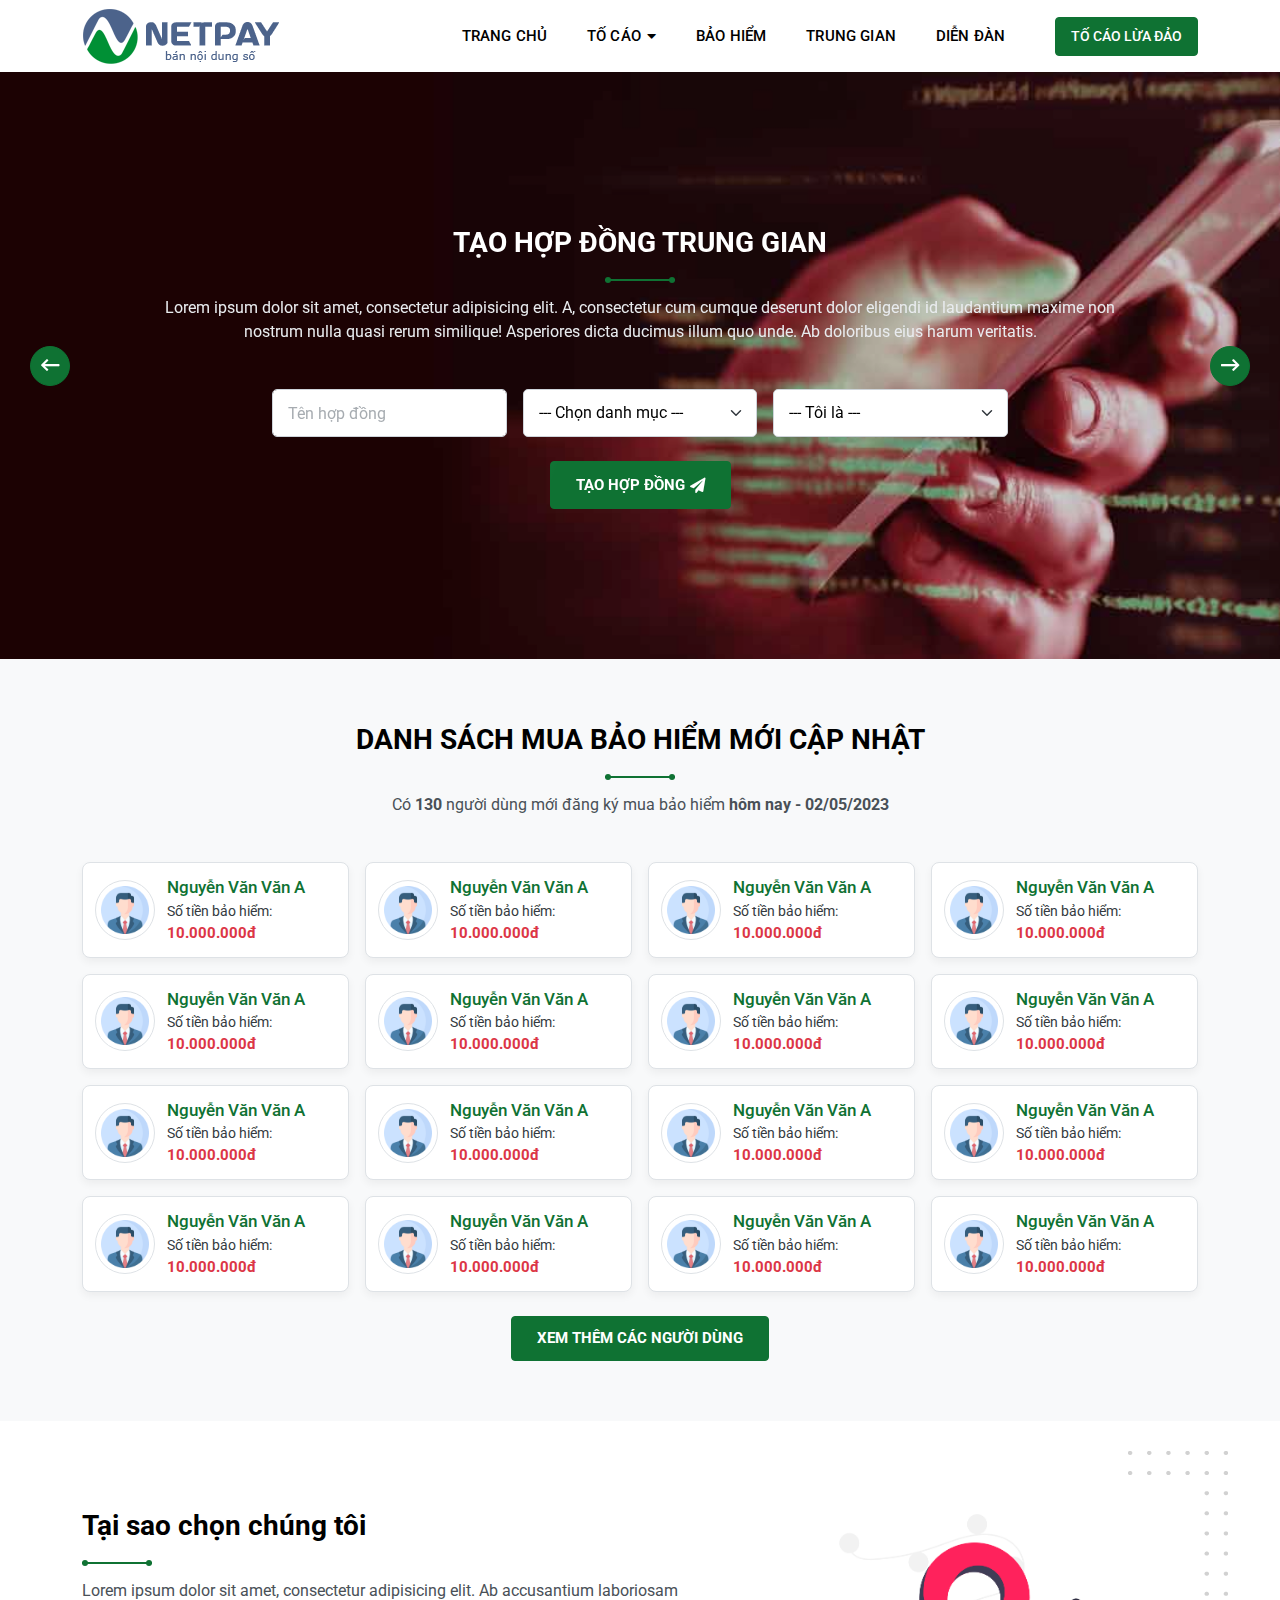
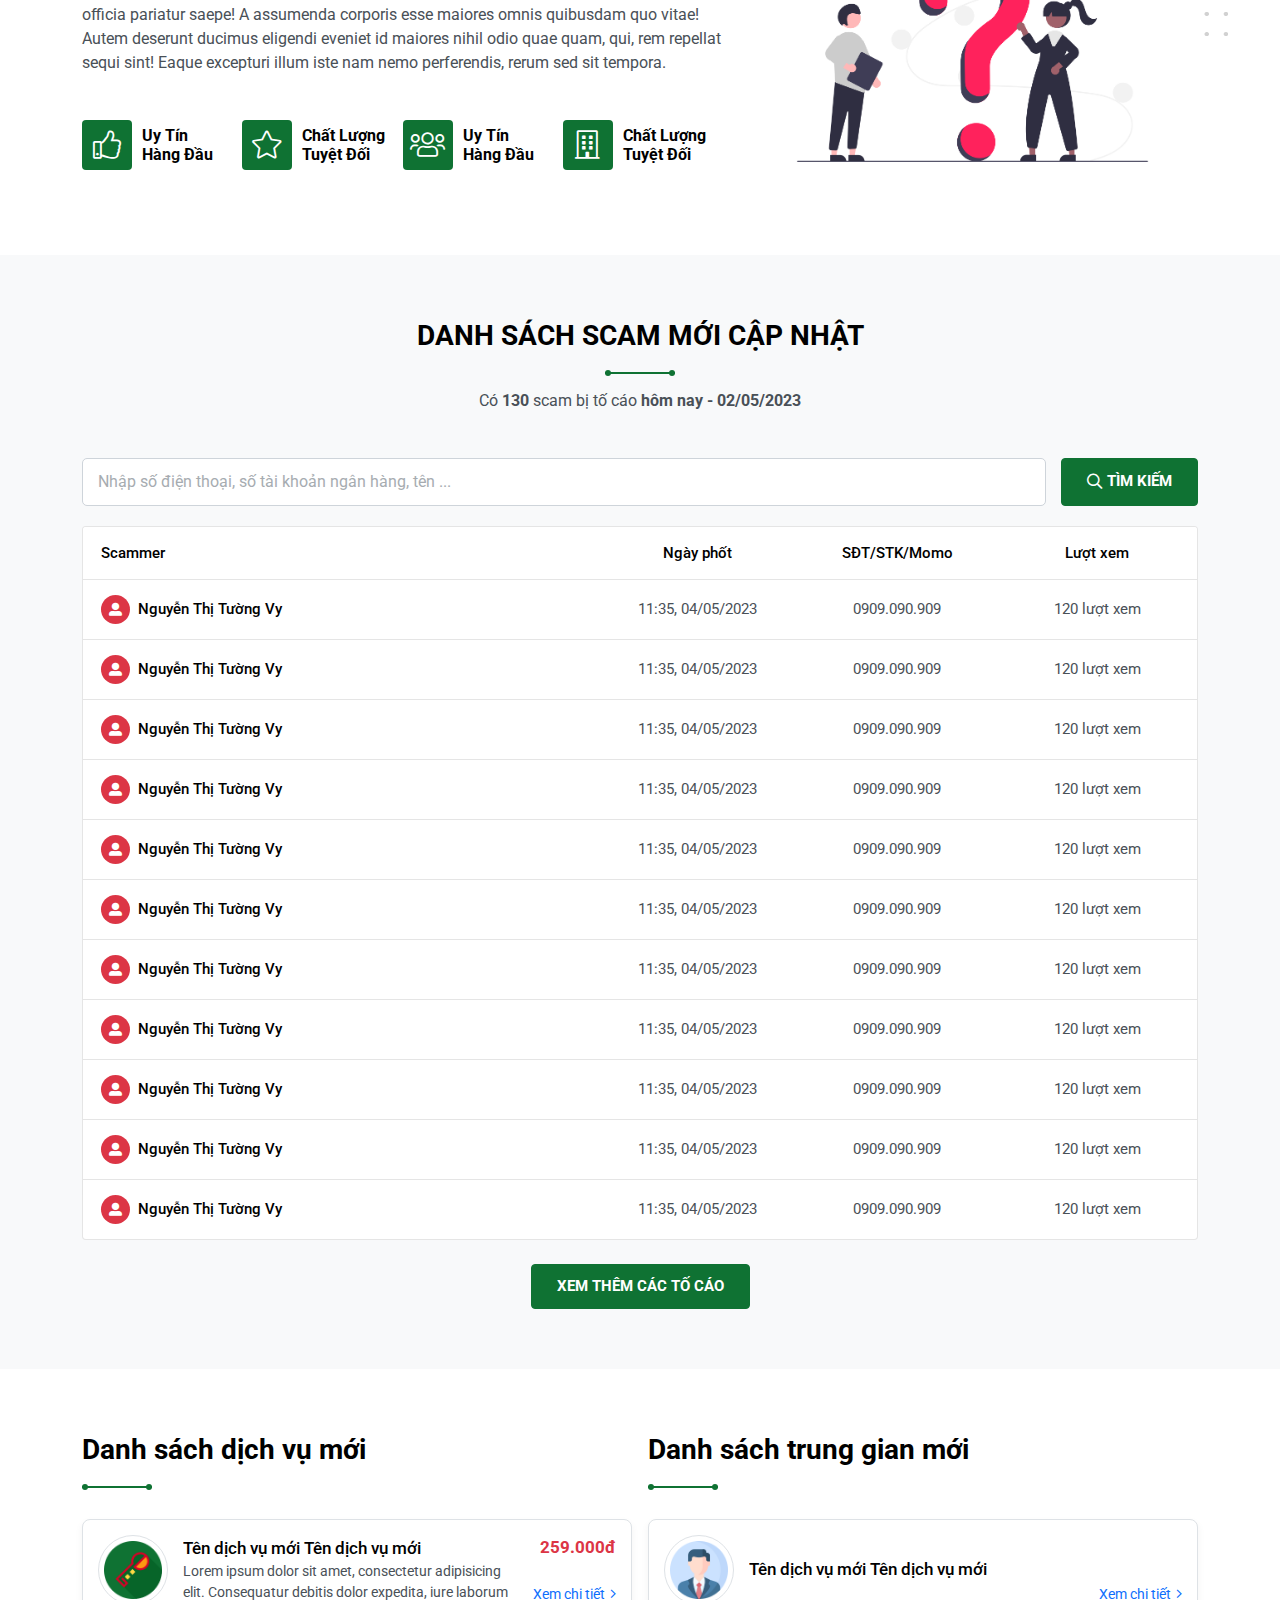
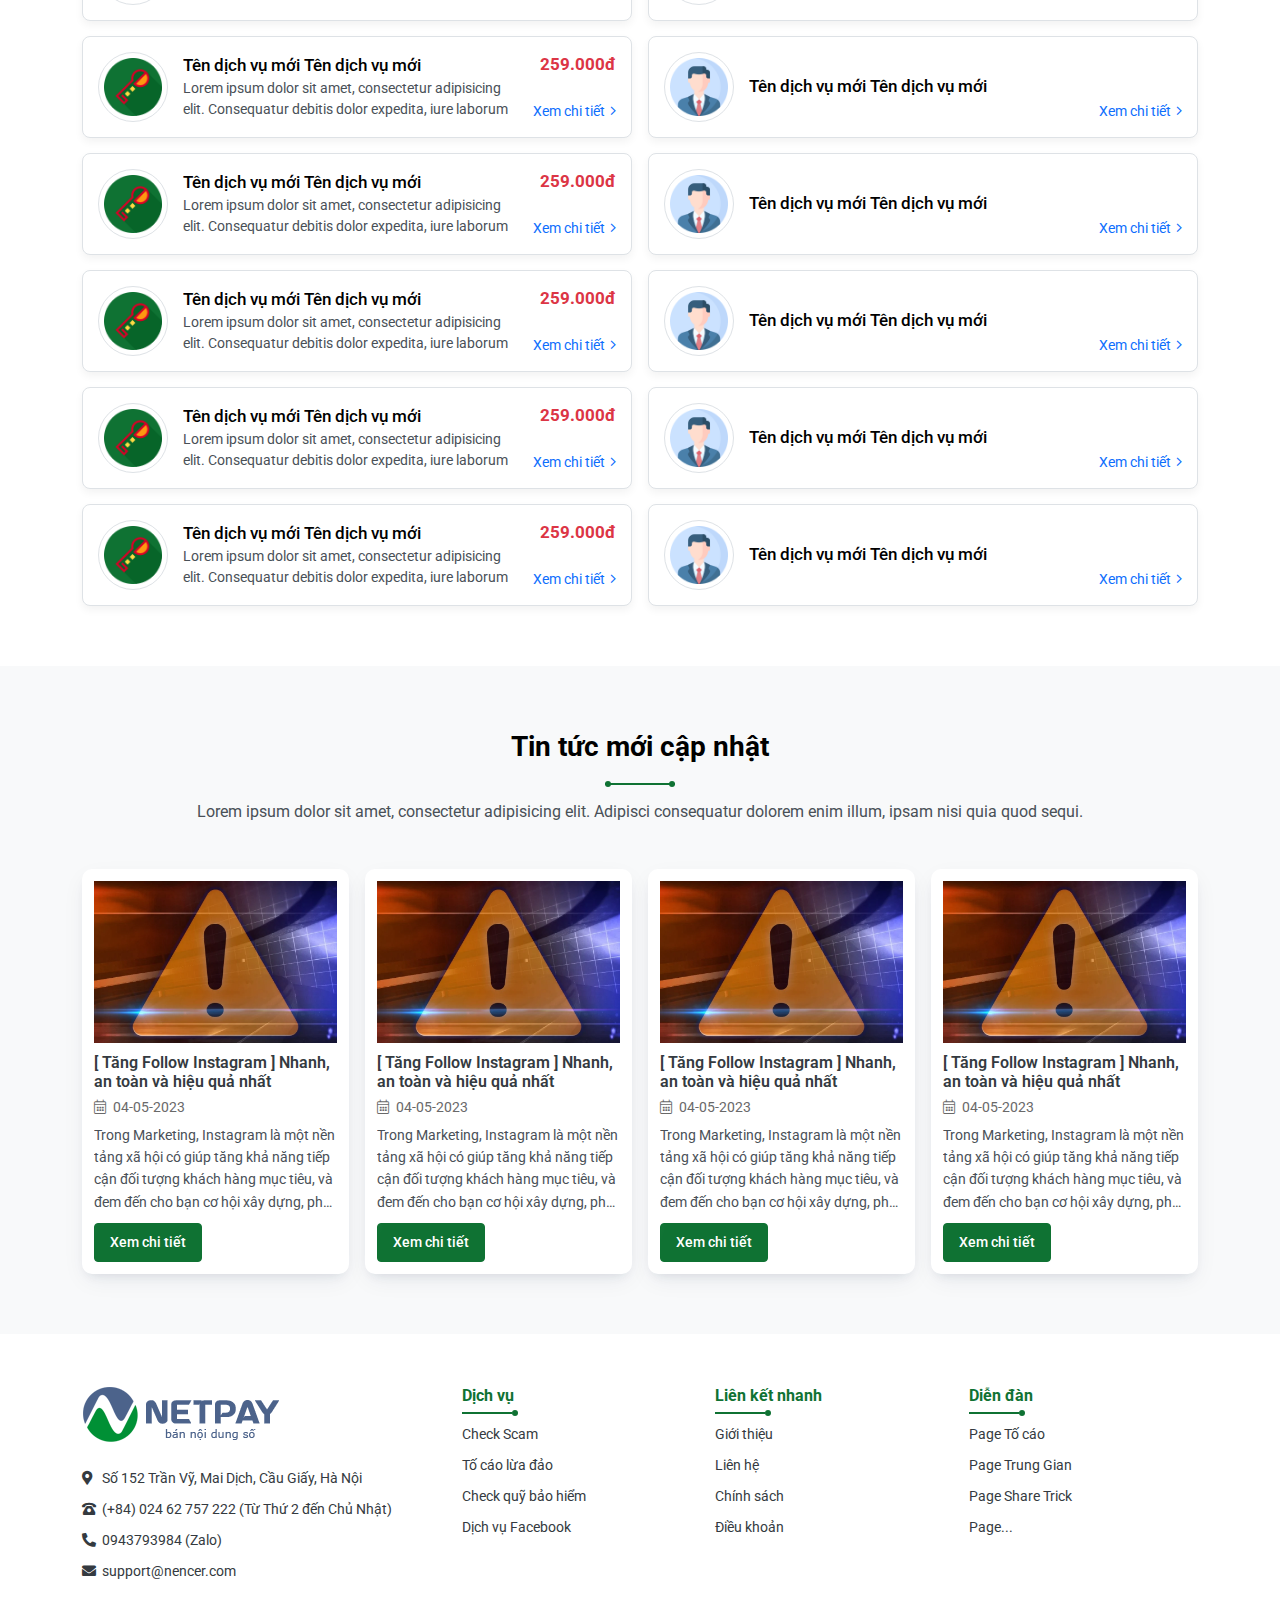
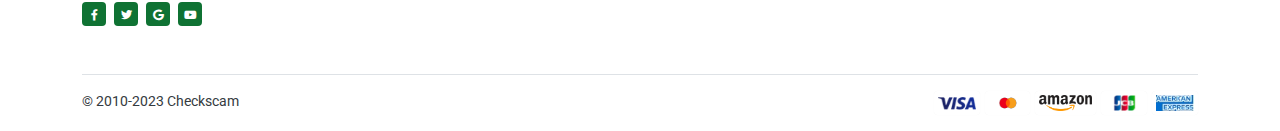
==== index.html @ a96355ea "Update" ====
<!DOCTYPE html>
<html lang="vi">

<head>
    <meta charset="UTF-8">
    <meta name="viewport"
          content="width=device-width, user-scalable=no, initial-scale=1.0, maximum-scale=1.0, minimum-scale=1.0">

    <title>CheckScam V3</title>
    <meta name="description" content="CheckScam V3">
    <meta name="author" content="">

    <meta property="og:title" content="CheckScam V3">
    <meta property="og:type" content="website">
    <meta property="og:url" content="">
    <meta property="og:description" content="CheckScam V3">
    <meta property="og:image" content="">

    <link rel="preconnect" href="https://fonts.googleapis.com">
    <link rel="preconnect" href="https://fonts.gstatic.com" crossorigin>
    <link
            href="https://fonts.googleapis.com/css2?family=Roboto:ital,wght@0,100;0,300;0,400;0,500;0,700;0,900;1,100;1,300;1,400;1,500;1,700;1,900&display=swap"
            rel="stylesheet">

    <link rel="icon" href="./assets/images/favicon.png">
    <link rel="apple-touch-icon" href="./assets/images/favicon.png">
    <link rel="stylesheet" href="./assets/plugins/bootstrap/css/bootstrap.min.css">
    <link rel="stylesheet" href="./assets/plugins/swiper/swiper-bundle.min.css">
    <link rel="stylesheet" href="./assets/plugins/fancybox/fancybox.min.css">
    <link rel="stylesheet" href="./assets/fonts/fontawesome/css/all.min.css">
    <link rel="stylesheet" href="./assets/css/base.css">
    <link rel="stylesheet" href="./assets/css/style.css">

    <style>
        :root {
            --primary-color: #0f7233;
            --primary-hover: #158a3f;
            --primary-rgb: 15, 114, 51;
        }
    </style>
</head>

<body>
<header id="header" class="header">
    <div class="header-main">
        <div class="container">
            <div class="header-grid">
                <div class="header-logo">
                    <a href="index.html" class="d-inline-block align-middle">
                        <img src="./assets/images/logo.png" class="img-fluid" alt="">
                    </a>
                </div>
                <div class="header-navigation">
                    <ul class="header-navigation_list">
                        <li class="header-navigation_item">
                            <a href="index.html" class="header-navigation_item--link">
                                Trang chủ
                            </a>
                        </li>
                        <li class="header-navigation_item">
                            <a href="to-cao.html" class="header-navigation_item--link">
                                Tố cáo <i class="fas fa-caret-down header-navigation_item--icon"></i>
                            </a>
                            <ul class="header-navigation_sub--list">
                                <li class="header-navigation_sub--item">
                                    <a href="" class="header-navigation_sub--item---link">
                                        Tố cáo 1
                                    </a>
                                </li>
                                <li class="header-navigation_sub--item">
                                    <a href="" class="header-navigation_sub--item---link">
                                        Tố cáo 2
                                    </a>
                                </li>
                                <li class="header-navigation_sub--item">
                                    <a href="" class="header-navigation_sub--item---link">
                                        Tố cáo 3
                                    </a>
                                </li>
                            </ul>
                        </li>
                        <li class="header-navigation_item">
                            <a href="bao-hiem.html" class="header-navigation_item--link">
                                Bảo hiểm
                            </a>
                        </li>
                        <li class="header-navigation_item">
                            <a href="trung-gian.html" class="header-navigation_item--link">
                                Trung gian
                            </a>
                        </li>
                        <li class="header-navigation_item">
                            <a href="forum.html" class="header-navigation_item--link">
                                Diễn đàn
                            </a>
                        </li>
                    </ul>
                </div>
                <div class="header-button">
                    <a href="" class="button-theme button-theme_primary">TỐ CÁO LỪA ĐẢO</a>
                </div>
            </div>
        </div>
    </div>
</header>
<main id="main" class="main">
    <div class="section-form">
        <div class="section-form_slider" id="slider-hero">
            <div class="swiper">
                <div class="swiper-wrapper">
                    <div class="swiper-slide">
                        <div class="section-form_bg background-cover"
                             style="background-image: url('./assets/images/background.jpg')"></div>
                    </div>
                    <div class="swiper-slide">
                        <div class="section-form_bg background-cover"
                             style="background-image: url('./assets/images/background2.jpg')"></div>
                    </div>
                    <div class="swiper-slide">
                        <div class="section-form_bg background-cover"
                             style="background-image: url('./assets/images/background.jpg')"></div>
                    </div>
                </div>
            </div>
            <div class="slider-button_prev button-theme button-theme_primary">
                <i class="far fa-long-arrow-left"></i>
            </div>
            <div class="slider-button_next button-theme button-theme_primary">
                <i class="far fa-long-arrow-right"></i>
            </div>
        </div>
        <div class="section-form_inner position-relative zi-2">
            <div class="container">
                <div class="section-heading">
                    <div class="heading-title">
                        TẠO HỢP ĐỒNG TRUNG GIAN
                    </div>
                    <div class="heading-line"></div>
                    <div class="heading-description">
                        Lorem ipsum dolor sit amet, consectetur adipisicing elit. A, consectetur cum cumque deserunt
                        dolor eligendi id laudantium maxime non nostrum nulla quasi rerum similique! Asperiores dicta
                        ducimus illum quo unde. Ab doloribus eius harum veritatis.
                    </div>
                </div>
                <div class="row justify-content-center">
                    <div class="col-lg-8">
                        <form action="" class="form-theme">
                            <div class="form-inner d-block">
                                <div class="row g-3">
                                    <div class="col-lg-4">
                                        <input type="text" class="form-control"
                                               placeholder="Tên hợp đồng">
                                    </div>
                                    <div class="col-lg-4">
                                        <select name="" class="form-select" id="">
                                            <option value="">
                                                --- Chọn danh mục ---
                                            </option>
                                            <option value="">
                                                Chọn danh mục 1
                                            </option>
                                            <option value="">
                                                Chọn danh mục 2
                                            </option>
                                            <option value="">
                                                Chọn danh mục 3
                                            </option>
                                            <option value="">
                                                Chọn danh mục 4
                                            </option>
                                        </select>
                                    </div>
                                    <div class="col-lg-4">
                                        <select name="" class="form-select" id="">
                                            <option value="">
                                                --- Tôi là ---
                                            </option>
                                            <option value="">
                                                Người bán
                                            </option>
                                            <option value="">
                                                Người mua
                                            </option>
                                        </select>
                                    </div>
                                    <div class="col-12 text-center mt-4">
                                        <button type="submit"
                                                class="button-theme button-theme_primary button-theme_medium">
                                            TẠO HỢP ĐỒNG <i class="fas fa-paper-plane"></i>
                                        </button>
                                    </div>
                                </div>
                            </div>
                        </form>
                    </div>
                </div>
            </div>
        </div>
    </div>
    <div class="section-shield section-gap">
        <div class="container">
            <div class="section-heading">
                <div class="heading-title">
                    DANH SÁCH MUA BẢO HIỂM MỚI CẬP NHẬT
                </div>
                <div class="heading-line"></div>
                <div class="heading-description">
                    Có <b>130</b> người dùng mới đăng ký mua bảo hiểm <b>hôm nay - 02/05/2023</b>
                </div>
            </div>
            <div class="row g-3">
                <div class="col-lg-3 col-6">
                    <div class="shield-item">
                        <div class="shield-item_avatar">
                            <img src="./assets/images/profile.png" alt="">
                        </div>
                        <div class="shield-item_content">
                            <div class="shield-item_title limit">
                                Nguyễn Văn Văn A
                            </div>
                            <div class="shield-item_price">
                                Số tiền bảo hiểm: <b>10.000.000đ</b>
                            </div>
                        </div>
                        <a href="" class="stretched-link"></a>
                    </div>
                </div>
                <div class="col-lg-3 col-6">
                    <div class="shield-item">
                        <div class="shield-item_avatar">
                            <img src="./assets/images/profile.png" alt="">
                        </div>
                        <div class="shield-item_content">
                            <div class="shield-item_title limit">
                                Nguyễn Văn Văn A
                            </div>
                            <div class="shield-item_price">
                                Số tiền bảo hiểm: <b>10.000.000đ</b>
                            </div>
                        </div>
                        <a href="" class="stretched-link"></a>
                    </div>
                </div>
                <div class="col-lg-3 col-6">
                    <div class="shield-item">
                        <div class="shield-item_avatar">
                            <img src="./assets/images/profile.png" alt="">
                        </div>
                        <div class="shield-item_content">
                            <div class="shield-item_title limit">
                                Nguyễn Văn Văn A
                            </div>
                            <div class="shield-item_price">
                                Số tiền bảo hiểm: <b>10.000.000đ</b>
                            </div>
                        </div>
                        <a href="" class="stretched-link"></a>
                    </div>
                </div>
                <div class="col-lg-3 col-6">
                    <div class="shield-item">
                        <div class="shield-item_avatar">
                            <img src="./assets/images/profile.png" alt="">
                        </div>
                        <div class="shield-item_content">
                            <div class="shield-item_title limit">
                                Nguyễn Văn Văn A
                            </div>
                            <div class="shield-item_price">
                                Số tiền bảo hiểm: <b>10.000.000đ</b>
                            </div>
                        </div>
                        <a href="" class="stretched-link"></a>
                    </div>
                </div>
                <div class="col-lg-3 col-6">
                    <div class="shield-item">
                        <div class="shield-item_avatar">
                            <img src="./assets/images/profile.png" alt="">
                        </div>
                        <div class="shield-item_content">
                            <div class="shield-item_title limit">
                                Nguyễn Văn Văn A
                            </div>
                            <div class="shield-item_price">
                                Số tiền bảo hiểm: <b>10.000.000đ</b>
                            </div>
                        </div>
                        <a href="" class="stretched-link"></a>
                    </div>
                </div>
                <div class="col-lg-3 col-6">
                    <div class="shield-item">
                        <div class="shield-item_avatar">
                            <img src="./assets/images/profile.png" alt="">
                        </div>
                        <div class="shield-item_content">
                            <div class="shield-item_title limit">
                                Nguyễn Văn Văn A
                            </div>
                            <div class="shield-item_price">
                                Số tiền bảo hiểm: <b>10.000.000đ</b>
                            </div>
                        </div>
                        <a href="" class="stretched-link"></a>
                    </div>
                </div>
                <div class="col-lg-3 col-6">
                    <div class="shield-item">
                        <div class="shield-item_avatar">
                            <img src="./assets/images/profile.png" alt="">
                        </div>
                        <div class="shield-item_content">
                            <div class="shield-item_title limit">
                                Nguyễn Văn Văn A
                            </div>
                            <div class="shield-item_price">
                                Số tiền bảo hiểm: <b>10.000.000đ</b>
                            </div>
                        </div>
                        <a href="" class="stretched-link"></a>
                    </div>
                </div>
                <div class="col-lg-3 col-6">
                    <div class="shield-item">
                        <div class="shield-item_avatar">
                            <img src="./assets/images/profile.png" alt="">
                        </div>
                        <div class="shield-item_content">
                            <div class="shield-item_title limit">
                                Nguyễn Văn Văn A
                            </div>
                            <div class="shield-item_price">
                                Số tiền bảo hiểm: <b>10.000.000đ</b>
                            </div>
                        </div>
                        <a href="" class="stretched-link"></a>
                    </div>
                </div>
                <div class="col-lg-3 col-6">
                    <div class="shield-item">
                        <div class="shield-item_avatar">
                            <img src="./assets/images/profile.png" alt="">
                        </div>
                        <div class="shield-item_content">
                            <div class="shield-item_title limit">
                                Nguyễn Văn Văn A
                            </div>
                            <div class="shield-item_price">
                                Số tiền bảo hiểm: <b>10.000.000đ</b>
                            </div>
                        </div>
                        <a href="" class="stretched-link"></a>
                    </div>
                </div>
                <div class="col-lg-3 col-6">
                    <div class="shield-item">
                        <div class="shield-item_avatar">
                            <img src="./assets/images/profile.png" alt="">
                        </div>
                        <div class="shield-item_content">
                            <div class="shield-item_title limit">
                                Nguyễn Văn Văn A
                            </div>
                            <div class="shield-item_price">
                                Số tiền bảo hiểm: <b>10.000.000đ</b>
                            </div>
                        </div>
                        <a href="" class="stretched-link"></a>
                    </div>
                </div>
                <div class="col-lg-3 col-6">
                    <div class="shield-item">
                        <div class="shield-item_avatar">
                            <img src="./assets/images/profile.png" alt="">
                        </div>
                        <div class="shield-item_content">
                            <div class="shield-item_title limit">
                                Nguyễn Văn Văn A
                            </div>
                            <div class="shield-item_price">
                                Số tiền bảo hiểm: <b>10.000.000đ</b>
                            </div>
                        </div>
                        <a href="" class="stretched-link"></a>
                    </div>
                </div>
                <div class="col-lg-3 col-6">
                    <div class="shield-item">
                        <div class="shield-item_avatar">
                            <img src="./assets/images/profile.png" alt="">
                        </div>
                        <div class="shield-item_content">
                            <div class="shield-item_title limit">
                                Nguyễn Văn Văn A
                            </div>
                            <div class="shield-item_price">
                                Số tiền bảo hiểm: <b>10.000.000đ</b>
                            </div>
                        </div>
                        <a href="" class="stretched-link"></a>
                    </div>
                </div>
                <div class="col-lg-3 col-6">
                    <div class="shield-item">
                        <div class="shield-item_avatar">
                            <img src="./assets/images/profile.png" alt="">
                        </div>
                        <div class="shield-item_content">
                            <div class="shield-item_title limit">
                                Nguyễn Văn Văn A
                            </div>
                            <div class="shield-item_price">
                                Số tiền bảo hiểm: <b>10.000.000đ</b>
                            </div>
                        </div>
                        <a href="" class="stretched-link"></a>
                    </div>
                </div>
                <div class="col-lg-3 col-6">
                    <div class="shield-item">
                        <div class="shield-item_avatar">
                            <img src="./assets/images/profile.png" alt="">
                        </div>
                        <div class="shield-item_content">
                            <div class="shield-item_title limit">
                                Nguyễn Văn Văn A
                            </div>
                            <div class="shield-item_price">
                                Số tiền bảo hiểm: <b>10.000.000đ</b>
                            </div>
                        </div>
                        <a href="" class="stretched-link"></a>
                    </div>
                </div>
                <div class="col-lg-3 col-6">
                    <div class="shield-item">
                        <div class="shield-item_avatar">
                            <img src="./assets/images/profile.png" alt="">
                        </div>
                        <div class="shield-item_content">
                            <div class="shield-item_title limit">
                                Nguyễn Văn Văn A
                            </div>
                            <div class="shield-item_price">
                                Số tiền bảo hiểm: <b>10.000.000đ</b>
                            </div>
                        </div>
                        <a href="" class="stretched-link"></a>
                    </div>
                </div>
                <div class="col-lg-3 col-6">
                    <div class="shield-item">
                        <div class="shield-item_avatar">
                            <img src="./assets/images/profile.png" alt="">
                        </div>
                        <div class="shield-item_content">
                            <div class="shield-item_title limit">
                                Nguyễn Văn Văn A
                            </div>
                            <div class="shield-item_price">
                                Số tiền bảo hiểm: <b>10.000.000đ</b>
                            </div>
                        </div>
                        <a href="" class="stretched-link"></a>
                    </div>
                </div>
            </div>
            <div class="text-center mt-4">
                <a href="" class="button-theme button-theme_primary button-theme_medium">XEM THÊM CÁC NGƯỜI
                    DÙNG</a>
            </div>
        </div>
    </div>
    <div class="section-introduction section-gap">
        <div class="container">
            <div class="row align-items-center justify-content-between">
                <div class="col-xl-7">
                    <div class="introduction-content">
                        <div class="section-heading text-start">
                            <div class="heading-title">
                                Tại sao chọn chúng tôi
                            </div>
                            <div class="heading-line"></div>
                            <div class="heading-description">
                                Lorem ipsum dolor sit amet, consectetur adipisicing elit. Ab accusantium laboriosam
                                officia
                                pariatur saepe! A assumenda corporis esse maiores omnis quibusdam quo vitae! Autem
                                deserunt
                                ducimus eligendi eveniet id maiores nihil odio quae quam, qui, rem repellat sequi
                                sint!
                                Eaque excepturi illum iste nam nemo perferendis, rerum sed sit tempora.
                            </div>
                        </div>
                        <div class="introduction-content_icons d-flex align-items-center">
                            <div class="introduction-content_icons--box d-flex align-items-center">
                                <div class="box-icon">
                                    <i class="fal fa-thumbs-up"></i>
                                </div>
                                <div class="box-title text-capitalize">
                                    Uy tín <br> hàng đầu
                                </div>
                            </div>
                            <div class="introduction-content_icons--box d-flex align-items-center">
                                <div class="box-icon">
                                    <i class="fal fa-star"></i>
                                </div>
                                <div class="box-title text-capitalize">
                                    Chất lượng <br> tuyệt đối
                                </div>
                            </div>
                            <div class="introduction-content_icons--box d-flex align-items-center">
                                <div class="box-icon">
                                    <i class="fal fa-users"></i>
                                </div>
                                <div class="box-title text-capitalize">
                                    Uy tín <br> hàng đầu
                                </div>
                            </div>
                            <div class="introduction-content_icons--box d-flex align-items-center">
                                <div class="box-icon">
                                    <i class="fal fa-building"></i>
                                </div>
                                <div class="box-title text-capitalize">
                                    Chất lượng <br> tuyệt đối
                                </div>
                            </div>
                        </div>
                    </div>
                </div>
                <div class="col-xl-5">
                    <div class="introduction-images d-none d-lg-flex position-relative">
                        <div class="introduction-images_floating position-absolute">
                            <img src="./assets/images/dots.png" width="100" height="185" class="img-fluid" alt="">
                        </div>
                        <div class="introduction-images_large d-inline-block ms-auto align-middle rounded-3 overflow-hidden effect-image">
                            <img src="./assets/images/introduction/why-main.png" width="400" height="532"
                                 class="img-fluid w-100" alt="">
                        </div>
                    </div>
                </div>
            </div>
        </div>
    </div>
    <div class="section-scammer section-gap">
        <div class="container">
            <div class="section-heading">
                <div class="heading-title">
                    DANH SÁCH SCAM MỚI CẬP NHẬT
                </div>
                <div class="heading-line"></div>
                <div class="heading-description">
                    Có <b>130</b> scam bị tố cáo <b>hôm nay - 02/05/2023</b>
                </div>
            </div>
            <div class="scammer-form">
                <form action="" class="form-theme">
                    <div class="form-inner">
                        <input type="text" class="form-control"
                               placeholder="Nhập số điện thoại, số tài khoản ngân hàng, tên ...">
                        <button type="submit" class="button-theme button-theme_primary button-theme_medium">
                            <i class="far fa-search"></i>
                            TÌM KIẾM
                        </button>
                    </div>
                </form>
            </div>
            <div class="scammer-list">
                <div class="scammer-heading scammer-item d-none d-lg-flex">
                    <div class="scammer-column scammer-title">
                        Scammer
                    </div>
                    <div class="scammer-column">
                        Ngày phốt
                    </div>
                    <div class="scammer-column">
                        SĐT/STK/Momo
                    </div>
                    <div class="scammer-column">
                        Lượt xem
                    </div>
                </div>
                <div class="scammer-item">
                    <div class="scammer-column scammer-title">
                        <span class="d-flex align-items-center justify-content-center bg-danger text-white rounded-circle p-2">
                            <i class="fas fa-user-alt"></i>
                        </span>
                        Nguyễn Thị Tường Vy
                    </div>
                    <div class="scammer-column">
                        11:35, 04/05/2023
                    </div>
                    <div class="scammer-column">
                        0909.090.909
                    </div>
                    <div class="scammer-column">
                        120 lượt xem
                    </div>
                    <a href="" class="stretched-link"></a>
                </div>
                <div class="scammer-item">
                    <div class="scammer-column scammer-title">
                        <span class="d-flex align-items-center justify-content-center bg-danger text-white rounded-circle p-2">
                            <i class="fas fa-user-alt"></i>
                        </span>
                        Nguyễn Thị Tường Vy
                    </div>
                    <div class="scammer-column">
                        11:35, 04/05/2023
                    </div>
                    <div class="scammer-column">
                        0909.090.909
                    </div>
                    <div class="scammer-column">
                        120 lượt xem
                    </div>
                    <a href="" class="stretched-link"></a>
                </div>
                <div class="scammer-item">
                    <div class="scammer-column scammer-title">
                        <span class="d-flex align-items-center justify-content-center bg-danger text-white rounded-circle p-2">
                            <i class="fas fa-user-alt"></i>
                        </span>
                        Nguyễn Thị Tường Vy
                    </div>
                    <div class="scammer-column">
                        11:35, 04/05/2023
                    </div>
                    <div class="scammer-column">
                        0909.090.909
                    </div>
                    <div class="scammer-column">
                        120 lượt xem
                    </div>
                    <a href="" class="stretched-link"></a>
                </div>
                <div class="scammer-item">
                    <div class="scammer-column scammer-title">
                        <span class="d-flex align-items-center justify-content-center bg-danger text-white rounded-circle p-2">
                            <i class="fas fa-user-alt"></i>
                        </span>
                        Nguyễn Thị Tường Vy
                    </div>
                    <div class="scammer-column">
                        11:35, 04/05/2023
                    </div>
                    <div class="scammer-column">
                        0909.090.909
                    </div>
                    <div class="scammer-column">
                        120 lượt xem
                    </div>
                    <a href="" class="stretched-link"></a>
                </div>
                <div class="scammer-item">
                    <div class="scammer-column scammer-title">
                        <span class="d-flex align-items-center justify-content-center bg-danger text-white rounded-circle p-2">
                            <i class="fas fa-user-alt"></i>
                        </span>
                        Nguyễn Thị Tường Vy
                    </div>
                    <div class="scammer-column">
                        11:35, 04/05/2023
                    </div>
                    <div class="scammer-column">
                        0909.090.909
                    </div>
                    <div class="scammer-column">
                        120 lượt xem
                    </div>
                    <a href="" class="stretched-link"></a>
                </div>
                <div class="scammer-item">
                    <div class="scammer-column scammer-title">
                        <span class="d-flex align-items-center justify-content-center bg-danger text-white rounded-circle p-2">
                            <i class="fas fa-user-alt"></i>
                        </span>
                        Nguyễn Thị Tường Vy
                    </div>
                    <div class="scammer-column">
                        11:35, 04/05/2023
                    </div>
                    <div class="scammer-column">
                        0909.090.909
                    </div>
                    <div class="scammer-column">
                        120 lượt xem
                    </div>
                    <a href="" class="stretched-link"></a>
                </div>
                <div class="scammer-item">
                    <div class="scammer-column scammer-title">
                        <span class="d-flex align-items-center justify-content-center bg-danger text-white rounded-circle p-2">
                            <i class="fas fa-user-alt"></i>
                        </span>
                        Nguyễn Thị Tường Vy
                    </div>
                    <div class="scammer-column">
                        11:35, 04/05/2023
                    </div>
                    <div class="scammer-column">
                        0909.090.909
                    </div>
                    <div class="scammer-column">
                        120 lượt xem
                    </div>
                    <a href="" class="stretched-link"></a>
                </div>
                <div class="scammer-item">
                    <div class="scammer-column scammer-title">
                        <span class="d-flex align-items-center justify-content-center bg-danger text-white rounded-circle p-2">
                            <i class="fas fa-user-alt"></i>
                        </span>
                        Nguyễn Thị Tường Vy
                    </div>
                    <div class="scammer-column">
                        11:35, 04/05/2023
                    </div>
                    <div class="scammer-column">
                        0909.090.909
                    </div>
                    <div class="scammer-column">
                        120 lượt xem
                    </div>
                    <a href="" class="stretched-link"></a>
                </div>
                <div class="scammer-item">
                    <div class="scammer-column scammer-title">
                        <span class="d-flex align-items-center justify-content-center bg-danger text-white rounded-circle p-2">
                            <i class="fas fa-user-alt"></i>
                        </span>
                        Nguyễn Thị Tường Vy
                    </div>
                    <div class="scammer-column">
                        11:35, 04/05/2023
                    </div>
                    <div class="scammer-column">
                        0909.090.909
                    </div>
                    <div class="scammer-column">
                        120 lượt xem
                    </div>
                    <a href="" class="stretched-link"></a>
                </div>
                <div class="scammer-item">
                    <div class="scammer-column scammer-title">
                        <span class="d-flex align-items-center justify-content-center bg-danger text-white rounded-circle p-2">
                            <i class="fas fa-user-alt"></i>
                        </span>
                        Nguyễn Thị Tường Vy
                    </div>
                    <div class="scammer-column">
                        11:35, 04/05/2023
                    </div>
                    <div class="scammer-column">
                        0909.090.909
                    </div>
                    <div class="scammer-column">
                        120 lượt xem
                    </div>
                    <a href="" class="stretched-link"></a>
                </div>
                <div class="scammer-item">
                    <div class="scammer-column scammer-title">
                        <span class="d-flex align-items-center justify-content-center bg-danger text-white rounded-circle p-2">
                            <i class="fas fa-user-alt"></i>
                        </span>
                        Nguyễn Thị Tường Vy
                    </div>
                    <div class="scammer-column">
                        11:35, 04/05/2023
                    </div>
                    <div class="scammer-column">
                        0909.090.909
                    </div>
                    <div class="scammer-column">
                        120 lượt xem
                    </div>
                    <a href="" class="stretched-link"></a>
                </div>
            </div>
            <div class="text-center mt-4">
                <a href="" class="button-theme button-theme_primary button-theme_medium">XEM THÊM CÁC TỐ CÁO</a>
            </div>
        </div>
    </div>
    <div class="section-services section-gap">
        <div class="container">
            <div class="row g-3">
                <div class="col-lg-6">
                    <div class="section-heading text-start mb-3">
                        <div class="heading-title">
                            Danh sách dịch vụ mới
                        </div>
                        <div class="heading-line"></div>
                    </div>
                    <div class="services-list">
                        <a href="" class="service-item">
                            <div class="service-item_icon">
                                <img src="./assets/images/service.png" alt="">
                            </div>
                            <div class="service-item_content">
                                <div class="service-item_title limit">
                                    Tên dịch vụ mới Tên dịch vụ mới
                                </div>
                                <div class="serivce-item_desc limit">
                                    Lorem ipsum dolor sit amet, consectetur adipisicing elit. Consequatur debitis
                                    dolor
                                    expedita, iure laborum minus obcaecati provident quaerat velit voluptatum!
                                </div>
                            </div>
                            <div class="service-item_meta">
                                <div class="service-item_price">
                                    259.000đ
                                </div>
                                <div class="service-item_link">
                                    Xem chi tiết <i class="fal fa-angle-right"></i>
                                </div>
                            </div>
                        </a>
                        <a href="" class="service-item">
                            <div class="service-item_icon">
                                <img src="./assets/images/service.png" alt="">
                            </div>
                            <div class="service-item_content">
                                <div class="service-item_title limit">
                                    Tên dịch vụ mới Tên dịch vụ mới
                                </div>
                                <div class="serivce-item_desc limit">
                                    Lorem ipsum dolor sit amet, consectetur adipisicing elit. Consequatur debitis
                                    dolor
                                    expedita, iure laborum minus obcaecati provident quaerat velit voluptatum!
                                </div>
                            </div>
                            <div class="service-item_meta">
                                <div class="service-item_price">
                                    259.000đ
                                </div>
                                <div class="service-item_link">
                                    Xem chi tiết <i class="fal fa-angle-right"></i>
                                </div>
                            </div>
                        </a>
                        <a href="" class="service-item">
                            <div class="service-item_icon">
                                <img src="./assets/images/service.png" alt="">
                            </div>
                            <div class="service-item_content">
                                <div class="service-item_title limit">
                                    Tên dịch vụ mới Tên dịch vụ mới
                                </div>
                                <div class="serivce-item_desc limit">
                                    Lorem ipsum dolor sit amet, consectetur adipisicing elit. Consequatur debitis
                                    dolor
                                    expedita, iure laborum minus obcaecati provident quaerat velit voluptatum!
                                </div>
                            </div>
                            <div class="service-item_meta">
                                <div class="service-item_price">
                                    259.000đ
                                </div>
                                <div class="service-item_link">
                                    Xem chi tiết <i class="fal fa-angle-right"></i>
                                </div>
                            </div>
                        </a>
                        <a href="" class="service-item">
                            <div class="service-item_icon">
                                <img src="./assets/images/service.png" alt="">
                            </div>
                            <div class="service-item_content">
                                <div class="service-item_title limit">
                                    Tên dịch vụ mới Tên dịch vụ mới
                                </div>
                                <div class="serivce-item_desc limit">
                                    Lorem ipsum dolor sit amet, consectetur adipisicing elit. Consequatur debitis
                                    dolor
                                    expedita, iure laborum minus obcaecati provident quaerat velit voluptatum!
                                </div>
                            </div>
                            <div class="service-item_meta">
                                <div class="service-item_price">
                                    259.000đ
                                </div>
                                <div class="service-item_link">
                                    Xem chi tiết <i class="fal fa-angle-right"></i>
                                </div>
                            </div>
                        </a>
                        <a href="" class="service-item">
                            <div class="service-item_icon">
                                <img src="./assets/images/service.png" alt="">
                            </div>
                            <div class="service-item_content">
                                <div class="service-item_title limit">
                                    Tên dịch vụ mới Tên dịch vụ mới
                                </div>
                                <div class="serivce-item_desc limit">
                                    Lorem ipsum dolor sit amet, consectetur adipisicing elit. Consequatur debitis
                                    dolor
                                    expedita, iure laborum minus obcaecati provident quaerat velit voluptatum!
                                </div>
                            </div>
                            <div class="service-item_meta">
                                <div class="service-item_price">
                                    259.000đ
                                </div>
                                <div class="service-item_link">
                                    Xem chi tiết <i class="fal fa-angle-right"></i>
                                </div>
                            </div>
                        </a>
                        <a href="" class="service-item">
                            <div class="service-item_icon">
                                <img src="./assets/images/service.png" alt="">
                            </div>
                            <div class="service-item_content">
                                <div class="service-item_title limit">
                                    Tên dịch vụ mới Tên dịch vụ mới
                                </div>
                                <div class="serivce-item_desc limit">
                                    Lorem ipsum dolor sit amet, consectetur adipisicing elit. Consequatur debitis
                                    dolor
                                    expedita, iure laborum minus obcaecati provident quaerat velit voluptatum!
                                </div>
                            </div>
                            <div class="service-item_meta">
                                <div class="service-item_price">
                                    259.000đ
                                </div>
                                <div class="service-item_link">
                                    Xem chi tiết <i class="fal fa-angle-right"></i>
                                </div>
                            </div>
                        </a>
                    </div>
                </div>
                <div class="col-lg-6">
                    <div class="section-heading text-start mb-3">
                        <div class="heading-title">
                            Danh sách trung gian mới
                        </div>
                        <div class="heading-line"></div>
                    </div>
                    <div class="services-list">
                        <a href="" class="service-item">
                            <div class="service-item_icon">
                                <img src="./assets/images/profile.png" alt="">
                            </div>
                            <div class="service-item_content">
                                <div class="service-item_title limit">
                                    Tên dịch vụ mới Tên dịch vụ mới
                                </div>
                            </div>
                            <div class="service-item_meta">
                                <div class="service-item_link">
                                    Xem chi tiết <i class="fal fa-angle-right"></i>
                                </div>
                            </div>
                        </a>
                        <a href="" class="service-item">
                            <div class="service-item_icon">
                                <img src="./assets/images/profile.png" alt="">
                            </div>
                            <div class="service-item_content">
                                <div class="service-item_title limit">
                                    Tên dịch vụ mới Tên dịch vụ mới
                                </div>
                            </div>
                            <div class="service-item_meta">
                                <div class="service-item_link">
                                    Xem chi tiết <i class="fal fa-angle-right"></i>
                                </div>
                            </div>
                        </a>
                        <a href="" class="service-item">
                            <div class="service-item_icon">
                                <img src="./assets/images/profile.png" alt="">
                            </div>
                            <div class="service-item_content">
                                <div class="service-item_title limit">
                                    Tên dịch vụ mới Tên dịch vụ mới
                                </div>
                            </div>
                            <div class="service-item_meta">
                                <div class="service-item_link">
                                    Xem chi tiết <i class="fal fa-angle-right"></i>
                                </div>
                            </div>
                        </a>
                        <a href="" class="service-item">
                            <div class="service-item_icon">
                                <img src="./assets/images/profile.png" alt="">
                            </div>
                            <div class="service-item_content">
                                <div class="service-item_title limit">
                                    Tên dịch vụ mới Tên dịch vụ mới
                                </div>
                            </div>
                            <div class="service-item_meta">
                                <div class="service-item_link">
                                    Xem chi tiết <i class="fal fa-angle-right"></i>
                                </div>
                            </div>
                        </a>
                        <a href="" class="service-item">
                            <div class="service-item_icon">
                                <img src="./assets/images/profile.png" alt="">
                            </div>
                            <div class="service-item_content">
                                <div class="service-item_title limit">
                                    Tên dịch vụ mới Tên dịch vụ mới
                                </div>
                            </div>
                            <div class="service-item_meta">
                                <div class="service-item_link">
                                    Xem chi tiết <i class="fal fa-angle-right"></i>
                                </div>
                            </div>
                        </a>
                        <a href="" class="service-item">
                            <div class="service-item_icon">
                                <img src="./assets/images/profile.png" alt="">
                            </div>
                            <div class="service-item_content">
                                <div class="service-item_title limit">
                                    Tên dịch vụ mới Tên dịch vụ mới
                                </div>
                            </div>
                            <div class="service-item_meta">
                                <div class="service-item_link">
                                    Xem chi tiết <i class="fal fa-angle-right"></i>
                                </div>
                            </div>
                        </a>
                    </div>
                </div>
            </div>
        </div>
    </div>
    <div class="section-security section-gap d-none">
        <div class="container">
            <div class="section-heading">
                <div class="heading-title">
                    Xếp hạng bảo hiểm
                </div>
                <div class="heading-line"></div>
                <div class="heading-description">
                    Lorem ipsum dolor sit amet, consectetur adipisicing elit. Adipisci consequatur dolorem enim
                    illum,
                    ipsam nisi quia quod sequi.
                </div>
            </div>
            <div class="row g-3">
                <div class="col-6 col-md-4 col-xl-3">
                    <div class="security-card card bg-white border-0 h-100 position-relative">
                        <div class="card-body d-flex flex-column position-relative">
                            <div class="card-title">
                                Đồng
                            </div>
                            <div class="card-divider"></div>
                            <div class="card-list">
                                <ul>
                                    <li>
                                        Upload Video up to 720p Resolution
                                    </li>
                                    <li>
                                        Lorem ipsum dolor sit amet, consectetur adipisicing elit. Eveniet, nihil
                                        sint?
                                        Pariatur.
                                    </li>
                                    <li>
                                        Attachment & Post Scheduling
                                    </li>
                                    <li>
                                        Upload Video up to 720p Resolution
                                    </li>
                                    <li>
                                        Attachment & Post Scheduling
                                    </li>
                                    <li>
                                        Attachment & Post Scheduling
                                    </li>
                                    <li>
                                        Upload Video up to 720p Resolution
                                    </li>
                                </ul>
                            </div>
                            <div class="card-price">
                                <div class="card-price_current">
                                    <span>450,000đ</span>
                                </div>
                                <div class="card-price_old">
                                    <span>500,000d</span>
                                </div>
                            </div>
                            <div class="card-button">
                                <a href="" class="button-theme button-theme_primary button-theme_medium">ĐĂNG KÝ
                                    NGAY</a>
                            </div>
                        </div>
                    </div>
                </div>
                <div class="col-6 col-md-4 col-xl-3">
                    <div class="security-card card bg-white border-0 h-100 position-relative">
                        <div class="card-body d-flex flex-column position-relative">
                            <div class="card-title">
                                Bạc
                            </div>
                            <div class="card-divider"></div>
                            <div class="card-list">
                                <ul>
                                    <li>
                                        Upload Video up to 720p Resolution
                                    </li>
                                    <li>
                                        Lorem ipsum dolor sit amet, consectetur adipisicing elit. Eveniet, nihil
                                        sint?
                                        Pariatur.
                                    </li>
                                    <li>
                                        Attachment & Post Scheduling
                                    </li>
                                    <li>
                                        Upload Video up to 720p Resolution
                                    </li>
                                    <li>
                                        Attachment & Post Scheduling
                                    </li>
                                    <li>
                                        Attachment & Post Scheduling
                                    </li>
                                    <li>
                                        Upload Video up to 720p Resolution
                                    </li>
                                </ul>
                            </div>
                            <div class="card-price">
                                <div class="card-price_current">
                                    <span>450,000đ</span>
                                </div>
                                <div class="card-price_old">
                                    <span>500,000d</span>
                                </div>
                            </div>
                            <div class="card-button">
                                <a href="" class="button-theme button-theme_primary button-theme_medium">ĐĂNG KÝ
                                    NGAY</a>
                            </div>
                        </div>
                    </div>
                </div>
                <div class="col-6 col-md-4 col-xl-3">
                    <div class="security-card card bg-white border-0 h-100 position-relative">
                        <div class="card-body d-flex flex-column position-relative">
                            <div class="card-title">
                                Vàng
                            </div>
                            <div class="card-divider"></div>
                            <div class="card-list">
                                <ul>
                                    <li>
                                        Upload Video up to 720p Resolution
                                    </li>
                                    <li>
                                        Lorem ipsum dolor sit amet, consectetur adipisicing elit. Eveniet, nihil
                                        sint?
                                        Pariatur.
                                    </li>
                                    <li>
                                        Attachment & Post Scheduling
                                    </li>
                                    <li>
                                        Upload Video up to 720p Resolution
                                    </li>
                                    <li>
                                        Attachment & Post Scheduling
                                    </li>
                                    <li>
                                        Attachment & Post Scheduling
                                    </li>
                                    <li>
                                        Attachment & Post Scheduling
                                    </li>
                                    <li>
                                        Attachment & Post Scheduling
                                    </li>
                                    <li>
                                        Upload Video up to 720p Resolution
                                    </li>
                                </ul>
                            </div>
                            <div class="card-price">
                                <div class="card-price_current">
                                    <span>450,000đ</span>
                                </div>
                                <div class="card-price_old">
                                    <span>500,000d</span>
                                </div>
                            </div>
                            <div class="card-button">
                                <a href="" class="button-theme button-theme_primary button-theme_medium">ĐĂNG KÝ
                                    NGAY</a>
                            </div>
                        </div>
                    </div>
                </div>
                <div class="col-6 col-md-4 col-xl-3">
                    <div class="security-card card bg-white border-0 h-100 position-relative">
                        <div class="card-body d-flex flex-column position-relative">
                            <div class="card-title">
                                Platium
                            </div>
                            <div class="card-divider"></div>
                            <div class="card-list">
                                <ul>
                                    <li>
                                        Upload Video up to 720p Resolution
                                    </li>
                                    <li>
                                        Lorem ipsum dolor sit amet, consectetur adipisicing elit. Eveniet, nihil
                                        sint?
                                        Pariatur.
                                    </li>
                                    <li>
                                        Attachment & Post Scheduling
                                    </li>
                                    <li>
                                        Upload Video up to 720p Resolution
                                    </li>
                                    <li>
                                        Attachment & Post Scheduling
                                    </li>
                                    <li>
                                        Attachment & Post Scheduling
                                    </li>
                                    <li>
                                        Upload Video up to 720p Resolution
                                    </li>
                                </ul>
                            </div>
                            <div class="card-price">
                                <div class="card-price_current">
                                    <span>450,000đ</span>
                                </div>
                                <div class="card-price_old">
                                    <span>500,000d</span>
                                </div>
                            </div>
                            <div class="card-button">
                                <a href="" class="button-theme button-theme_primary button-theme_medium">ĐĂNG KÝ
                                    NGAY</a>
                            </div>
                        </div>
                    </div>
                </div>
            </div>
        </div>
    </div>
    <div class="section-article section-gap">
        <div class="container">
            <div class="section-heading">
                <div class="heading-title">
                    Tin tức mới cập nhật
                </div>
                <div class="heading-line"></div>
                <div class="heading-description">
                    Lorem ipsum dolor sit amet, consectetur adipisicing elit. Adipisci consequatur dolorem enim
                    illum,
                    ipsam nisi quia quod sequi.
                </div>
            </div>
            <div class="row g-3">
                <div class="col-6 col-md-4 col-xl-3">
                    <div class="article-card card h-100 overflow-hidden zi-1 transition-default">
                        <div class="card-image">
                            <div class="ratio ratio-3x2 ">
                                <img src="./assets/images/article.webp"
                                     class="transition-default img-fluid">
                                <a href="" class="stretched-link"></a>
                            </div>
                        </div>
                        <div class="card-body d-flex flex-column">
                            <div class="card-body__inner">
                                <a href=""
                                   class="card-title">
                                    [ Tăng Follow Instagram ] Nhanh, an toàn và hiệu quả nhất
                                </a>
                                <div class="card-create">
                                    <span class="me-1">
                                        <i class="fal fa-calendar-alt"></i>
                                    </span>
                                    04-05-2023
                                </div>
                                <div class="card-text">
                                    <p>Trong Marketing, Instagram là một nền tảng xã hội có giúp tăng khả năng tiếp
                                        cận đối tượng khách hàng mục tiêu, và đem đến cho bạn cơ hội xây dựng, phát
                                        triển thương hiệu. Vậy bạn đã biết cách tăng follow Instagram cho thương
                                        hiệu mình? Trên thực tế, có tới hơn 500 triệu […]
                                    </p>
                                </div>
                            </div>
                            <div class="card-body_button">
                                <a href=""
                                   class="button-theme button-theme_primary">
                                    Xem chi tiết
                                </a>
                            </div>
                        </div>
                    </div>
                </div>
                <div class="col-6 col-md-4 col-xl-3">
                    <div class="article-card card h-100 overflow-hidden zi-1 transition-default">
                        <div class="card-image">
                            <div class="ratio ratio-3x2 ">
                                <img src="./assets/images/article.webp"
                                     class="transition-default img-fluid">
                                <a href="" class="stretched-link"></a>
                            </div>
                        </div>
                        <div class="card-body d-flex flex-column">
                            <div class="card-body__inner">
                                <a href=""
                                   class="card-title">
                                    [ Tăng Follow Instagram ] Nhanh, an toàn và hiệu quả nhất
                                </a>
                                <div class="card-create">
                                    <span class="me-1">
                                        <i class="fal fa-calendar-alt"></i>
                                    </span>
                                    04-05-2023
                                </div>
                                <div class="card-text">
                                    <p>Trong Marketing, Instagram là một nền tảng xã hội có giúp tăng khả năng tiếp
                                        cận đối tượng khách hàng mục tiêu, và đem đến cho bạn cơ hội xây dựng, phát
                                        triển thương hiệu. Vậy bạn đã biết cách tăng follow Instagram cho thương
                                        hiệu mình? Trên thực tế, có tới hơn 500 triệu […]
                                    </p>
                                </div>
                            </div>
                            <div class="card-body_button">
                                <a href=""
                                   class="button-theme button-theme_primary">
                                    Xem chi tiết
                                </a>
                            </div>
                        </div>
                    </div>
                </div>
                <div class="col-6 col-md-4 col-xl-3">
                    <div class="article-card card h-100 overflow-hidden zi-1 transition-default">
                        <div class="card-image">
                            <div class="ratio ratio-3x2 ">
                                <img src="./assets/images/article.webp"
                                     class="transition-default img-fluid">
                                <a href="" class="stretched-link"></a>
                            </div>
                        </div>
                        <div class="card-body d-flex flex-column">
                            <div class="card-body__inner">
                                <a href=""
                                   class="card-title">
                                    [ Tăng Follow Instagram ] Nhanh, an toàn và hiệu quả nhất
                                </a>
                                <div class="card-create">
                                    <span class="me-1">
                                        <i class="fal fa-calendar-alt"></i>
                                    </span>
                                    04-05-2023
                                </div>
                                <div class="card-text">
                                    <p>Trong Marketing, Instagram là một nền tảng xã hội có giúp tăng khả năng tiếp
                                        cận đối tượng khách hàng mục tiêu, và đem đến cho bạn cơ hội xây dựng, phát
                                        triển thương hiệu. Vậy bạn đã biết cách tăng follow Instagram cho thương
                                        hiệu mình? Trên thực tế, có tới hơn 500 triệu […]
                                    </p>
                                </div>
                            </div>
                            <div class="card-body_button">
                                <a href=""
                                   class="button-theme button-theme_primary">
                                    Xem chi tiết
                                </a>
                            </div>
                        </div>
                    </div>
                </div>
                <div class="col-6 col-md-4 col-xl-3">
                    <div class="article-card card h-100 overflow-hidden zi-1 transition-default">
                        <div class="card-image">
                            <div class="ratio ratio-3x2 ">
                                <img src="./assets/images/article.webp"
                                     class="transition-default img-fluid">
                                <a href="" class="stretched-link"></a>
                            </div>
                        </div>
                        <div class="card-body d-flex flex-column">
                            <div class="card-body__inner">
                                <a href=""
                                   class="card-title">
                                    [ Tăng Follow Instagram ] Nhanh, an toàn và hiệu quả nhất
                                </a>
                                <div class="card-create">
                                    <span class="me-1">
                                        <i class="fal fa-calendar-alt"></i>
                                    </span>
                                    04-05-2023
                                </div>
                                <div class="card-text">
                                    <p>Trong Marketing, Instagram là một nền tảng xã hội có giúp tăng khả năng tiếp
                                        cận đối tượng khách hàng mục tiêu, và đem đến cho bạn cơ hội xây dựng, phát
                                        triển thương hiệu. Vậy bạn đã biết cách tăng follow Instagram cho thương
                                        hiệu mình? Trên thực tế, có tới hơn 500 triệu […]
                                    </p>
                                </div>
                            </div>
                            <div class="card-body_button">
                                <a href=""
                                   class="button-theme button-theme_primary">
                                    Xem chi tiết
                                </a>
                            </div>
                        </div>
                    </div>
                </div>
            </div>
        </div>
    </div>
</main>

<footer id="footer" class="footer">
    <div class="container">
        <div class="footer-top">
            <div class="row">
                <div class="col-xl-4">
                    <div class="footer-item">
                        <div class="footer-logo">
                            <a href="/" class="d-inline-block align-middle">
                                <img src="./assets/images/logo.png" class="img-fluid" alt="">
                            </a>
                        </div>
                        <ul class="footer-list list-unstyled mb-0">
                            <li class="footer-list_item">
                                <a href="" class="footer-list_item--link">
                                    <i class="fas fa-map-marker-alt"></i>Số 152 Trần Vỹ, Mai Dịch, Cầu Giấy, Hà Nội
                                </a>
                            </li>
                            <li class="footer-list_item">
                                <a href="" class="footer-list_item--link">
                                    <i class="fas fa-phone-rotary"></i>(+84) 024 62 757 222 (Từ Thứ 2 đến Chủ Nhật)
                                </a>
                            </li>
                            <li class="footer-list_item">
                                <a href="" class="footer-list_item--link">
                                    <i class="fas fa-phone-alt"></i>0943793984 (Zalo)
                                </a>
                            </li>
                            <li class="footer-list_item">
                                <a href="" class="footer-list_item--link">
                                    <i class="fas fa-envelope"></i>support@nencer.com
                                </a>
                            </li>
                        </ul>
                        <ul class="footer-social list-unstyled mb-0 d-flex align-items-center justify-content-start">
                            <li class="footer-social_item">
                                <a href="fb.com/admin" class="footer-social_item--link">
                                    <i class="fab fa-facebook-f"></i>
                                </a>
                            </li>
                            <li class="footer-social_item">
                                <a href="fb.com/admin" class="footer-social_item--link">
                                    <i class="fab fa-twitter"></i>
                                </a>
                            </li>
                            <li class="footer-social_item">
                                <a href="fb.com/admin" class="footer-social_item--link">
                                    <i class="fab fa-google"></i>
                                </a>
                            </li>
                            <li class="footer-social_item">
                                <a href="https://www.youtube.com/watch?v=neCmEbI2VWg" class="footer-social_item--link">
                                    <i class="fab fa-youtube"></i>
                                </a>
                            </li>
                        </ul>
                    </div>
                </div>
                <div class="col-xl-8">
                    <div class="row">
                        <div class="col-xl-4 col-6">
                            <div class="footer-item">
                                <div class="footer-title">
                                    Dịch vụ
                                </div>
                                <ul class="footer-list list-unstyled mb-0">
                                    <li class="footer-list_item">
                                        <a href="" class="footer-list_item--link">
                                            Check Scam
                                        </a>
                                    </li>
                                    <li class="footer-list_item">
                                        <a href="" class="footer-list_item--link">
                                            Tố cáo lừa đảo
                                        </a>
                                    </li>
                                    <li class="footer-list_item">
                                        <a href="" class="footer-list_item--link">
                                            Check quỹ bảo hiểm
                                        </a>
                                    </li>
                                    <li class="footer-list_item">
                                        <a href="" class="footer-list_item--link">
                                            Dịch vụ Facebook
                                        </a>
                                    </li>
                                </ul>
                            </div>
                        </div>
                        <div class="col-xl-4 col-6">
                            <div class="footer-item">
                                <div class="footer-title">
                                    Liên kết nhanh
                                </div>
                                <ul class="footer-list list-unstyled mb-0">
                                    <li class="footer-list_item">
                                        <a href="" class="footer-list_item--link">
                                            Giới thiệu
                                        </a>
                                    </li>
                                    <li class="footer-list_item">
                                        <a href="" class="footer-list_item--link">
                                            Liên hệ
                                        </a>
                                    </li>
                                    <li class="footer-list_item">
                                        <a href="" class="footer-list_item--link">
                                            Chính sách
                                        </a>
                                    </li>
                                    <li class="footer-list_item">
                                        <a href="" class="footer-list_item--link">
                                            Điều khoản
                                        </a>
                                    </li>
                                </ul>
                            </div>
                        </div>
                        <div class="col-xl-4 col-6">
                            <div class="footer-item">
                                <div class="footer-title">
                                    Diễn đàn
                                </div>
                                <ul class="footer-list list-unstyled mb-0">
                                    <li class="footer-list_item">
                                        <a href="" class="footer-list_item--link">
                                            Page Tố cáo
                                        </a>
                                    </li>
                                    <li class="footer-list_item">
                                        <a href="" class="footer-list_item--link">
                                            Page Trung Gian
                                        </a>
                                    </li>
                                    <li class="footer-list_item">
                                        <a href="" class="footer-list_item--link">
                                            Page Share Trick
                                        </a>
                                    </li>
                                    <li class="footer-list_item">
                                        <a href="" class="footer-list_item--link">
                                            Page...
                                        </a>
                                    </li>
                                </ul>
                            </div>
                        </div>
                    </div>
                </div>
            </div>
        </div>
        <div class="footer-bottom">
            <div class="row">
                <div class="col-lg-7 order-2 order-lg-1 mt-2 mt-lg-0">
                    <div class="text-lg-start text-center">
                        © 2010-2023 Checkscam
                    </div>
                </div>
                <div class="col-lg-5 order-1 order-lg-2">
                    <div class="text-lg-end text-center d-flex align-items-center justify-content-lg-end justify-content-center footer-logo_payment">
                        <div class="footer-logo_payment--item">
                            <img src="./assets/images/payments/visa.png" class="mw-100" alt="">
                        </div>
                        <div class="footer-logo_payment--item">
                            <img src="./assets/images/payments/master.png" class="mw-100" alt="">
                        </div>
                        <div class="footer-logo_payment--item">
                            <img src="./assets/images/payments/amazon.webp" class="mw-100" alt="">
                        </div>
                        <div class="footer-logo_payment--item">
                            <img src="./assets/images/payments/jcb.png" class="mw-100" alt="">
                        </div>
                        <div class="footer-logo_payment--item">
                            <img src="./assets/images/payments/america.png" class="mw-100" alt="">
                        </div>
                    </div>
                </div>
            </div>
        </div>
    </div>
</footer>

<script type=" text/javascript" src="./assets/plugins/jquery.min.js"></script>
<script type="text/javascript" src="./assets/plugins/bootstrap/js/bootstrap.bundle.min.js"></script>
<script type="text/javascript" src="./assets/plugins/swiper/swiper-bundle.min.js"></script>
<script type="text/javascript" src="./assets/plugins/fancybox/fancybox.min.js"></script>
<script type="text/javascript" src="./assets/js/app.js"></script>
</body>

</html>
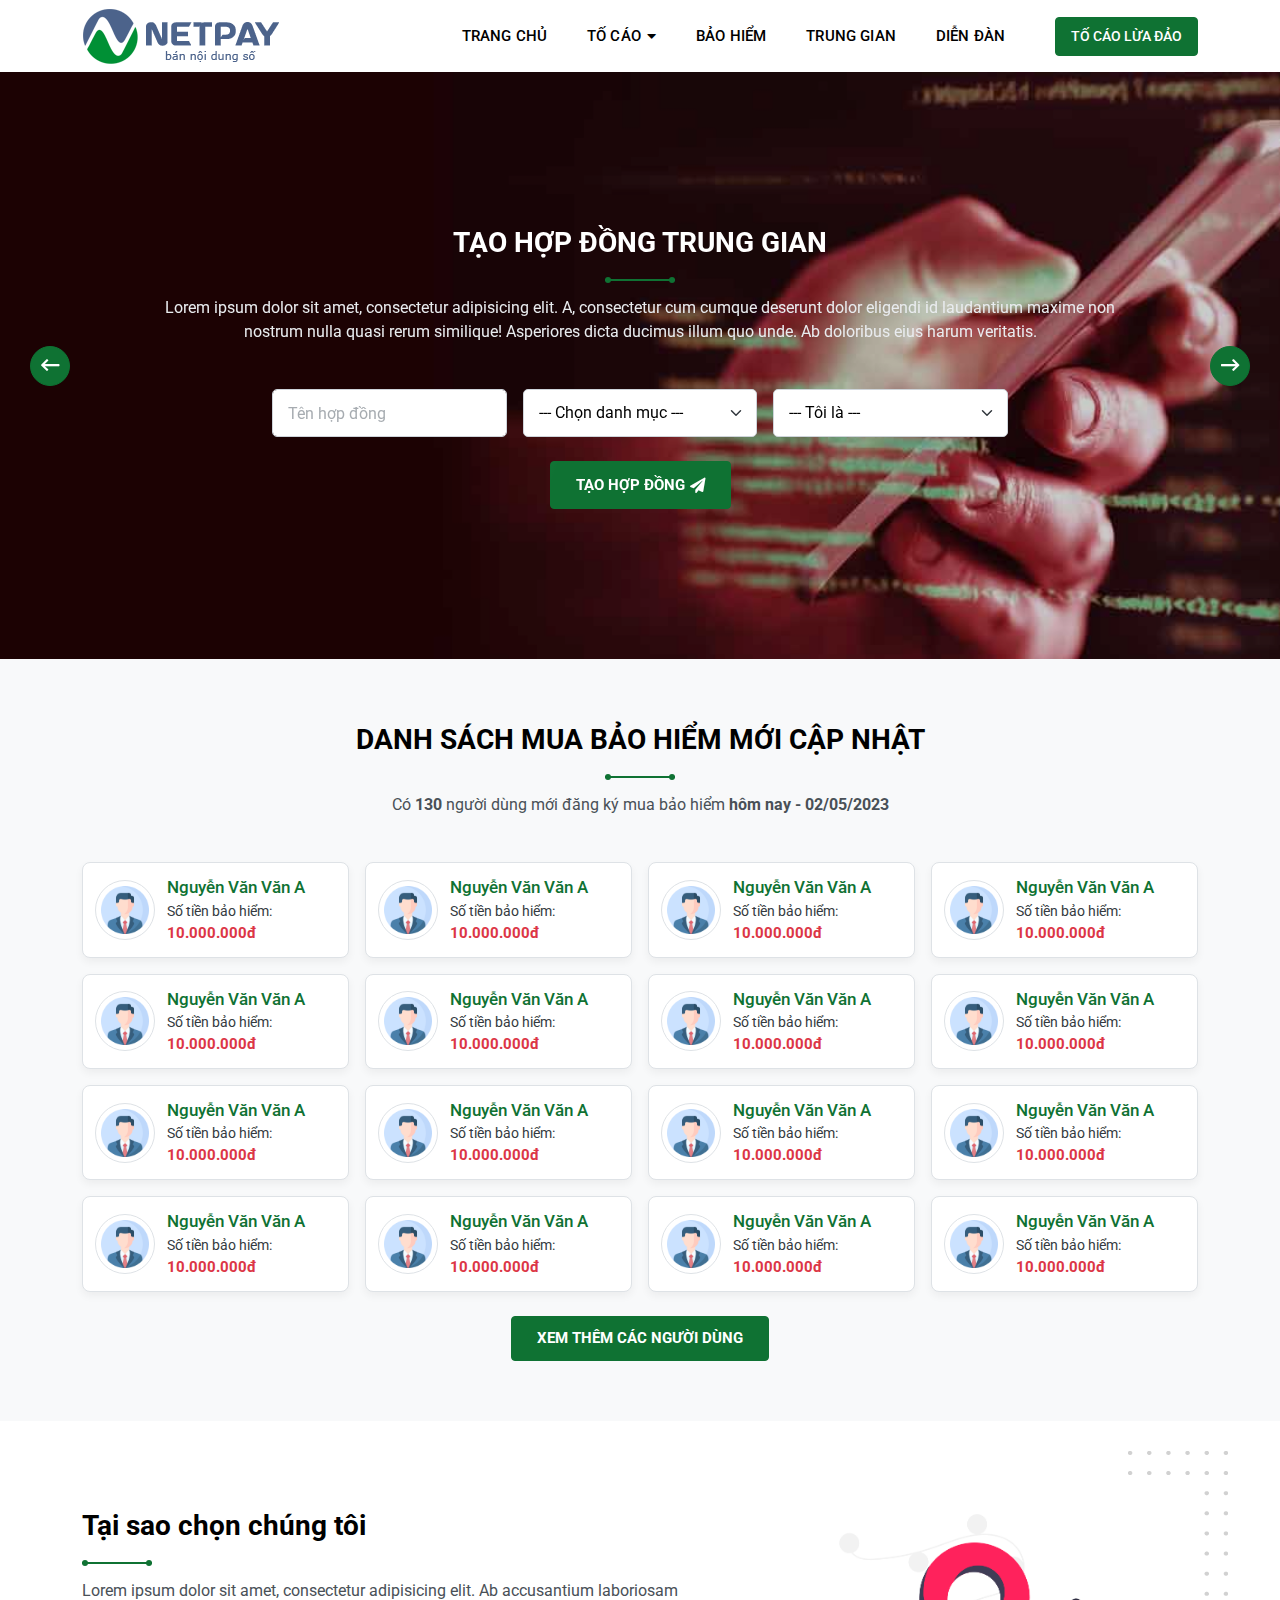
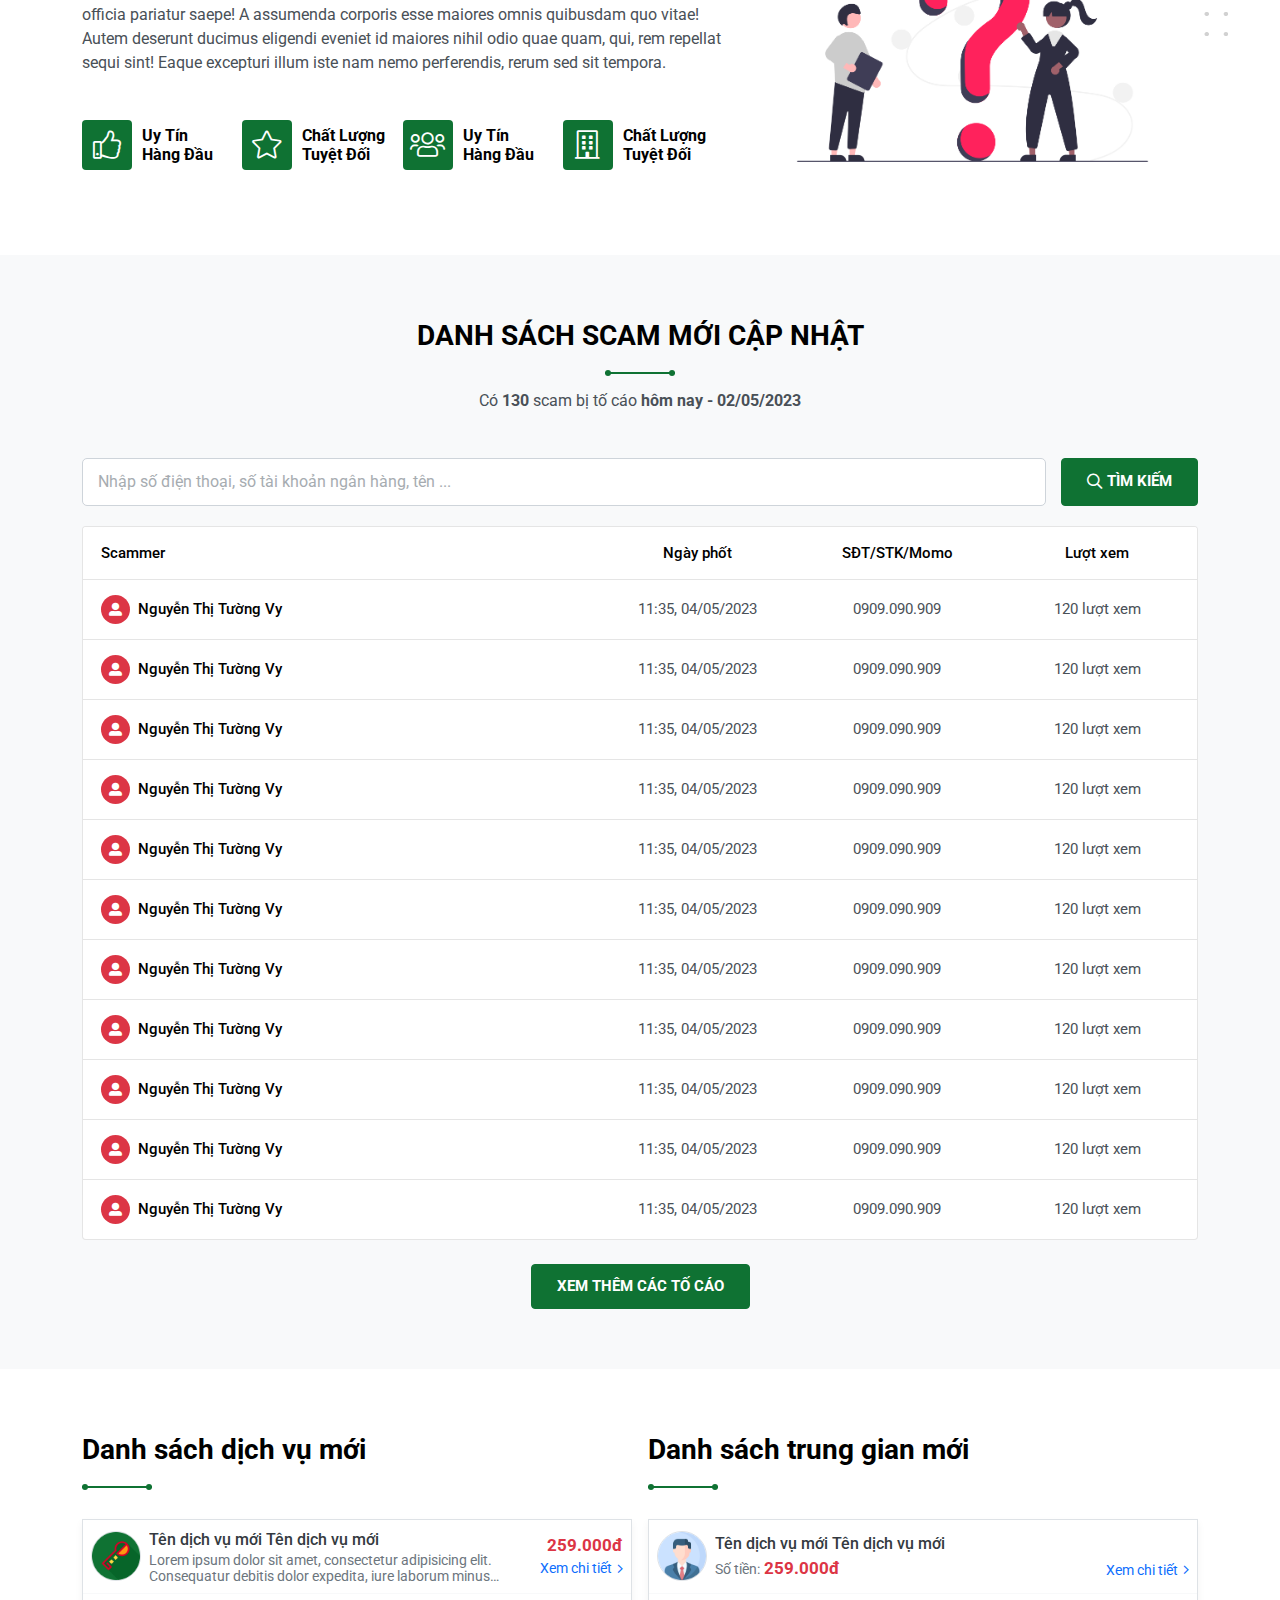
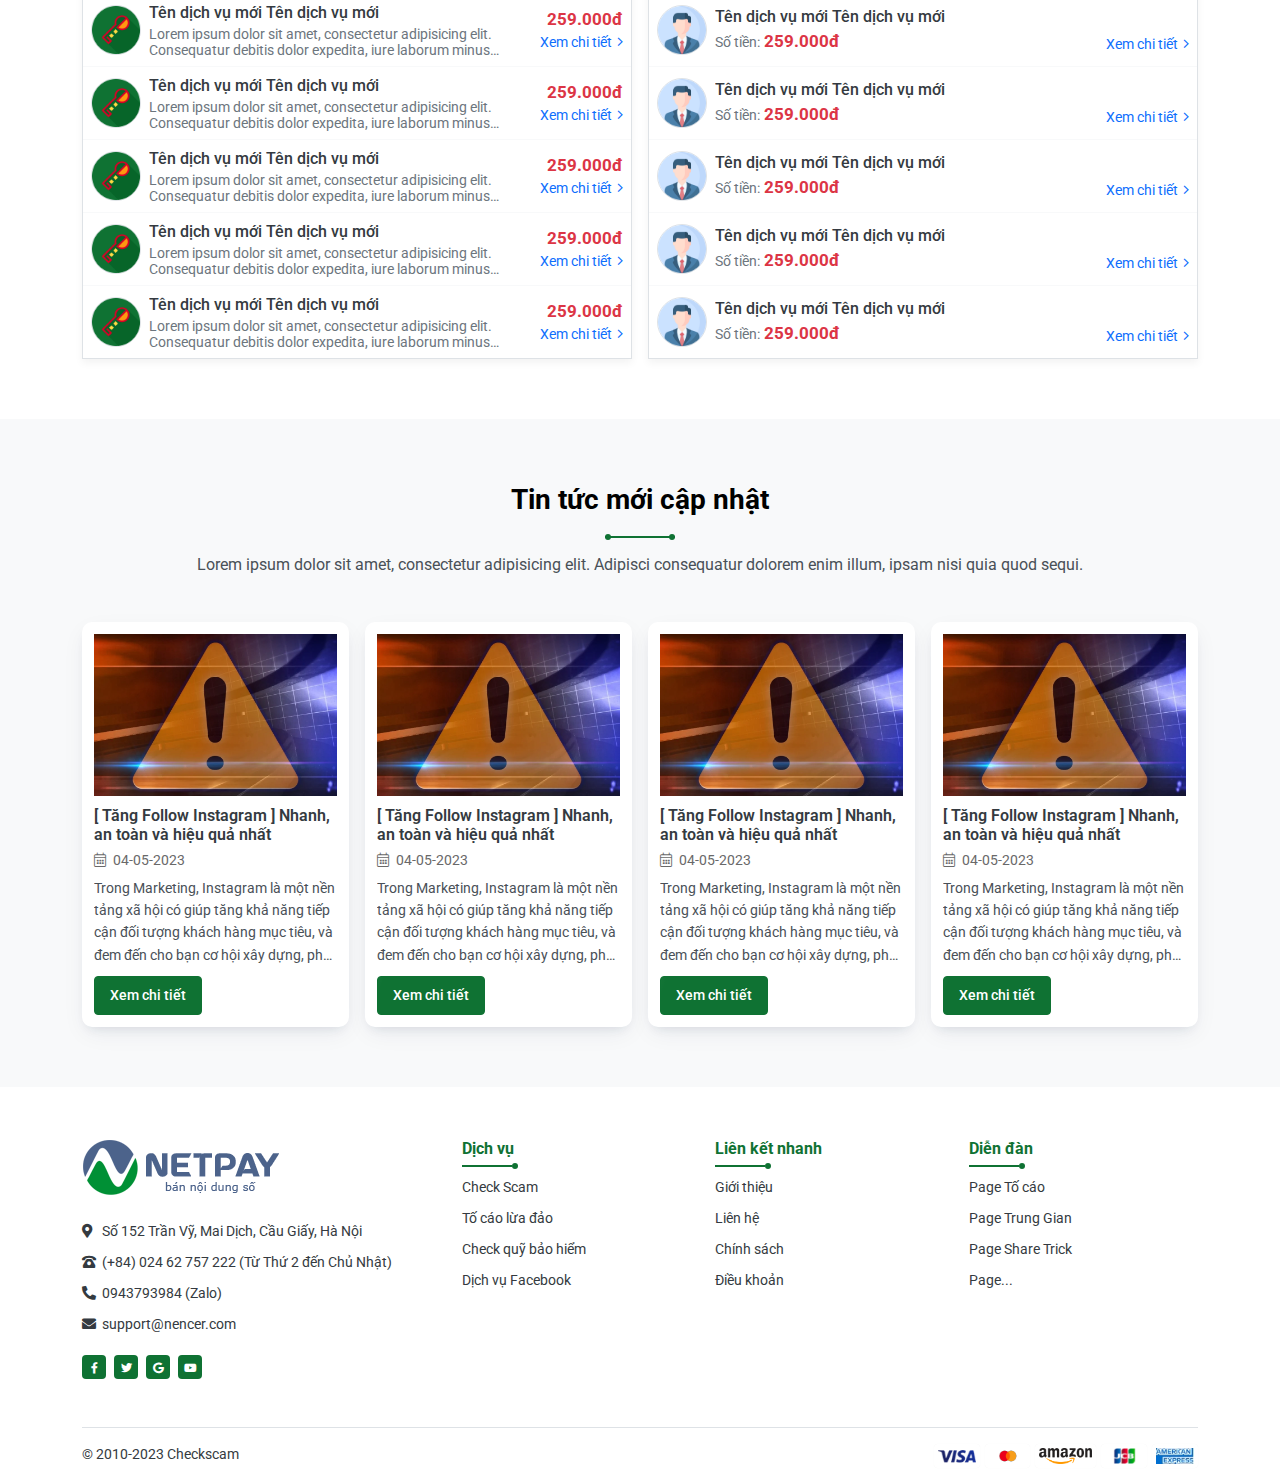
==== commit 0b43b078: "Update" ====
--- a/index.html
+++ b/index.html
@@ -803,7 +803,7 @@
                                 <div class="service-item_title limit">
                                     Tên dịch vụ mới Tên dịch vụ mới
                                 </div>
-                                <div class="serivce-item_desc limit">
+                                <div class="service-item_desc limit">
                                     Lorem ipsum dolor sit amet, consectetur adipisicing elit. Consequatur debitis
                                     dolor
                                     expedita, iure laborum minus obcaecati provident quaerat velit voluptatum!
@@ -826,7 +826,7 @@
                                 <div class="service-item_title limit">
                                     Tên dịch vụ mới Tên dịch vụ mới
                                 </div>
-                                <div class="serivce-item_desc limit">
+                                <div class="service-item_desc limit">
                                     Lorem ipsum dolor sit amet, consectetur adipisicing elit. Consequatur debitis
                                     dolor
                                     expedita, iure laborum minus obcaecati provident quaerat velit voluptatum!
@@ -849,7 +849,7 @@
                                 <div class="service-item_title limit">
                                     Tên dịch vụ mới Tên dịch vụ mới
                                 </div>
-                                <div class="serivce-item_desc limit">
+                                <div class="service-item_desc limit">
                                     Lorem ipsum dolor sit amet, consectetur adipisicing elit. Consequatur debitis
                                     dolor
                                     expedita, iure laborum minus obcaecati provident quaerat velit voluptatum!
@@ -872,7 +872,7 @@
                                 <div class="service-item_title limit">
                                     Tên dịch vụ mới Tên dịch vụ mới
                                 </div>
-                                <div class="serivce-item_desc limit">
+                                <div class="service-item_desc limit">
                                     Lorem ipsum dolor sit amet, consectetur adipisicing elit. Consequatur debitis
                                     dolor
                                     expedita, iure laborum minus obcaecati provident quaerat velit voluptatum!
@@ -895,7 +895,7 @@
                                 <div class="service-item_title limit">
                                     Tên dịch vụ mới Tên dịch vụ mới
                                 </div>
-                                <div class="serivce-item_desc limit">
+                                <div class="service-item_desc limit">
                                     Lorem ipsum dolor sit amet, consectetur adipisicing elit. Consequatur debitis
                                     dolor
                                     expedita, iure laborum minus obcaecati provident quaerat velit voluptatum!
@@ -918,7 +918,7 @@
                                 <div class="service-item_title limit">
                                     Tên dịch vụ mới Tên dịch vụ mới
                                 </div>
-                                <div class="serivce-item_desc limit">
+                                <div class="service-item_desc limit">
                                     Lorem ipsum dolor sit amet, consectetur adipisicing elit. Consequatur debitis
                                     dolor
                                     expedita, iure laborum minus obcaecati provident quaerat velit voluptatum!
@@ -942,7 +942,7 @@
                         </div>
                         <div class="heading-line"></div>
                     </div>
-                    <div class="services-list">
+                    <div class="services-list services-list_2">
                         <a href="" class="service-item">
                             <div class="service-item_icon">
                                 <img src="./assets/images/profile.png" alt="">
@@ -951,10 +951,13 @@
                                 <div class="service-item_title limit">
                                     Tên dịch vụ mới Tên dịch vụ mới
                                 </div>
-                            </div>
-                            <div class="service-item_meta">
-                                <div class="service-item_link">
-                                    Xem chi tiết <i class="fal fa-angle-right"></i>
+                                <div class="service-item_meta">
+                                    <div class="service-item_price">
+                                        <small class="text-muted fw-normal">Số tiền:</small> 259.000đ
+                                    </div>
+                                    <div class="service-item_link">
+                                        Xem chi tiết <i class="fal fa-angle-right"></i>
+                                    </div>
                                 </div>
                             </div>
                         </a>
@@ -966,10 +969,13 @@
                                 <div class="service-item_title limit">
                                     Tên dịch vụ mới Tên dịch vụ mới
                                 </div>
-                            </div>
-                            <div class="service-item_meta">
-                                <div class="service-item_link">
-                                    Xem chi tiết <i class="fal fa-angle-right"></i>
+                                <div class="service-item_meta">
+                                    <div class="service-item_price">
+                                        <small class="text-muted fw-normal">Số tiền:</small> 259.000đ
+                                    </div>
+                                    <div class="service-item_link">
+                                        Xem chi tiết <i class="fal fa-angle-right"></i>
+                                    </div>
                                 </div>
                             </div>
                         </a>
@@ -981,10 +987,13 @@
                                 <div class="service-item_title limit">
                                     Tên dịch vụ mới Tên dịch vụ mới
                                 </div>
-                            </div>
-                            <div class="service-item_meta">
-                                <div class="service-item_link">
-                                    Xem chi tiết <i class="fal fa-angle-right"></i>
+                                <div class="service-item_meta">
+                                    <div class="service-item_price">
+                                        <small class="text-muted fw-normal">Số tiền:</small> 259.000đ
+                                    </div>
+                                    <div class="service-item_link">
+                                        Xem chi tiết <i class="fal fa-angle-right"></i>
+                                    </div>
                                 </div>
                             </div>
                         </a>
@@ -996,10 +1005,13 @@
                                 <div class="service-item_title limit">
                                     Tên dịch vụ mới Tên dịch vụ mới
                                 </div>
-                            </div>
-                            <div class="service-item_meta">
-                                <div class="service-item_link">
-                                    Xem chi tiết <i class="fal fa-angle-right"></i>
+                                <div class="service-item_meta">
+                                    <div class="service-item_price">
+                                        <small class="text-muted fw-normal">Số tiền:</small> 259.000đ
+                                    </div>
+                                    <div class="service-item_link">
+                                        Xem chi tiết <i class="fal fa-angle-right"></i>
+                                    </div>
                                 </div>
                             </div>
                         </a>
@@ -1011,10 +1023,13 @@
                                 <div class="service-item_title limit">
                                     Tên dịch vụ mới Tên dịch vụ mới
                                 </div>
-                            </div>
-                            <div class="service-item_meta">
-                                <div class="service-item_link">
-                                    Xem chi tiết <i class="fal fa-angle-right"></i>
+                                <div class="service-item_meta">
+                                    <div class="service-item_price">
+                                        <small class="text-muted fw-normal">Số tiền:</small> 259.000đ
+                                    </div>
+                                    <div class="service-item_link">
+                                        Xem chi tiết <i class="fal fa-angle-right"></i>
+                                    </div>
                                 </div>
                             </div>
                         </a>
@@ -1026,232 +1041,16 @@
                                 <div class="service-item_title limit">
                                     Tên dịch vụ mới Tên dịch vụ mới
                                 </div>
-                            </div>
-                            <div class="service-item_meta">
-                                <div class="service-item_link">
-                                    Xem chi tiết <i class="fal fa-angle-right"></i>
+                                <div class="service-item_meta">
+                                    <div class="service-item_price">
+                                        <small class="text-muted fw-normal">Số tiền:</small> 259.000đ
+                                    </div>
+                                    <div class="service-item_link">
+                                        Xem chi tiết <i class="fal fa-angle-right"></i>
+                                    </div>
                                 </div>
                             </div>
                         </a>
-                    </div>
-                </div>
-            </div>
-        </div>
-    </div>
-    <div class="section-security section-gap d-none">
-        <div class="container">
-            <div class="section-heading">
-                <div class="heading-title">
-                    Xếp hạng bảo hiểm
-                </div>
-                <div class="heading-line"></div>
-                <div class="heading-description">
-                    Lorem ipsum dolor sit amet, consectetur adipisicing elit. Adipisci consequatur dolorem enim
-                    illum,
-                    ipsam nisi quia quod sequi.
-                </div>
-            </div>
-            <div class="row g-3">
-                <div class="col-6 col-md-4 col-xl-3">
-                    <div class="security-card card bg-white border-0 h-100 position-relative">
-                        <div class="card-body d-flex flex-column position-relative">
-                            <div class="card-title">
-                                Đồng
-                            </div>
-                            <div class="card-divider"></div>
-                            <div class="card-list">
-                                <ul>
-                                    <li>
-                                        Upload Video up to 720p Resolution
-                                    </li>
-                                    <li>
-                                        Lorem ipsum dolor sit amet, consectetur adipisicing elit. Eveniet, nihil
-                                        sint?
-                                        Pariatur.
-                                    </li>
-                                    <li>
-                                        Attachment & Post Scheduling
-                                    </li>
-                                    <li>
-                                        Upload Video up to 720p Resolution
-                                    </li>
-                                    <li>
-                                        Attachment & Post Scheduling
-                                    </li>
-                                    <li>
-                                        Attachment & Post Scheduling
-                                    </li>
-                                    <li>
-                                        Upload Video up to 720p Resolution
-                                    </li>
-                                </ul>
-                            </div>
-                            <div class="card-price">
-                                <div class="card-price_current">
-                                    <span>450,000đ</span>
-                                </div>
-                                <div class="card-price_old">
-                                    <span>500,000d</span>
-                                </div>
-                            </div>
-                            <div class="card-button">
-                                <a href="" class="button-theme button-theme_primary button-theme_medium">ĐĂNG KÝ
-                                    NGAY</a>
-                            </div>
-                        </div>
-                    </div>
-                </div>
-                <div class="col-6 col-md-4 col-xl-3">
-                    <div class="security-card card bg-white border-0 h-100 position-relative">
-                        <div class="card-body d-flex flex-column position-relative">
-                            <div class="card-title">
-                                Bạc
-                            </div>
-                            <div class="card-divider"></div>
-                            <div class="card-list">
-                                <ul>
-                                    <li>
-                                        Upload Video up to 720p Resolution
-                                    </li>
-                                    <li>
-                                        Lorem ipsum dolor sit amet, consectetur adipisicing elit. Eveniet, nihil
-                                        sint?
-                                        Pariatur.
-                                    </li>
-                                    <li>
-                                        Attachment & Post Scheduling
-                                    </li>
-                                    <li>
-                                        Upload Video up to 720p Resolution
-                                    </li>
-                                    <li>
-                                        Attachment & Post Scheduling
-                                    </li>
-                                    <li>
-                                        Attachment & Post Scheduling
-                                    </li>
-                                    <li>
-                                        Upload Video up to 720p Resolution
-                                    </li>
-                                </ul>
-                            </div>
-                            <div class="card-price">
-                                <div class="card-price_current">
-                                    <span>450,000đ</span>
-                                </div>
-                                <div class="card-price_old">
-                                    <span>500,000d</span>
-                                </div>
-                            </div>
-                            <div class="card-button">
-                                <a href="" class="button-theme button-theme_primary button-theme_medium">ĐĂNG KÝ
-                                    NGAY</a>
-                            </div>
-                        </div>
-                    </div>
-                </div>
-                <div class="col-6 col-md-4 col-xl-3">
-                    <div class="security-card card bg-white border-0 h-100 position-relative">
-                        <div class="card-body d-flex flex-column position-relative">
-                            <div class="card-title">
-                                Vàng
-                            </div>
-                            <div class="card-divider"></div>
-                            <div class="card-list">
-                                <ul>
-                                    <li>
-                                        Upload Video up to 720p Resolution
-                                    </li>
-                                    <li>
-                                        Lorem ipsum dolor sit amet, consectetur adipisicing elit. Eveniet, nihil
-                                        sint?
-                                        Pariatur.
-                                    </li>
-                                    <li>
-                                        Attachment & Post Scheduling
-                                    </li>
-                                    <li>
-                                        Upload Video up to 720p Resolution
-                                    </li>
-                                    <li>
-                                        Attachment & Post Scheduling
-                                    </li>
-                                    <li>
-                                        Attachment & Post Scheduling
-                                    </li>
-                                    <li>
-                                        Attachment & Post Scheduling
-                                    </li>
-                                    <li>
-                                        Attachment & Post Scheduling
-                                    </li>
-                                    <li>
-                                        Upload Video up to 720p Resolution
-                                    </li>
-                                </ul>
-                            </div>
-                            <div class="card-price">
-                                <div class="card-price_current">
-                                    <span>450,000đ</span>
-                                </div>
-                                <div class="card-price_old">
-                                    <span>500,000d</span>
-                                </div>
-                            </div>
-                            <div class="card-button">
-                                <a href="" class="button-theme button-theme_primary button-theme_medium">ĐĂNG KÝ
-                                    NGAY</a>
-                            </div>
-                        </div>
-                    </div>
-                </div>
-                <div class="col-6 col-md-4 col-xl-3">
-                    <div class="security-card card bg-white border-0 h-100 position-relative">
-                        <div class="card-body d-flex flex-column position-relative">
-                            <div class="card-title">
-                                Platium
-                            </div>
-                            <div class="card-divider"></div>
-                            <div class="card-list">
-                                <ul>
-                                    <li>
-                                        Upload Video up to 720p Resolution
-                                    </li>
-                                    <li>
-                                        Lorem ipsum dolor sit amet, consectetur adipisicing elit. Eveniet, nihil
-                                        sint?
-                                        Pariatur.
-                                    </li>
-                                    <li>
-                                        Attachment & Post Scheduling
-                                    </li>
-                                    <li>
-                                        Upload Video up to 720p Resolution
-                                    </li>
-                                    <li>
-                                        Attachment & Post Scheduling
-                                    </li>
-                                    <li>
-                                        Attachment & Post Scheduling
-                                    </li>
-                                    <li>
-                                        Upload Video up to 720p Resolution
-                                    </li>
-                                </ul>
-                            </div>
-                            <div class="card-price">
-                                <div class="card-price_current">
-                                    <span>450,000đ</span>
-                                </div>
-                                <div class="card-price_old">
-                                    <span>500,000d</span>
-                                </div>
-                            </div>
-                            <div class="card-button">
-                                <a href="" class="button-theme button-theme_primary button-theme_medium">ĐĂNG KÝ
-                                    NGAY</a>
-                            </div>
-                        </div>
                     </div>
                 </div>
             </div>
--- a/assets/css/style.css
+++ b/assets/css/style.css
@@ -286,6 +286,14 @@
     .section-heading .heading-description {
         font-size: 1.05em;
     }
+
+    .section-heading .heading-tab .nav-tabs {
+        gap: 6px;
+    }
+
+    .section-heading .heading-tab .nav-tabs .nav-link {
+        padding: 6px 15px;
+    }
 }
 
 .section-form {
@@ -462,6 +470,12 @@
     width: 100%;
 }
 
+.form-theme .form-inner .form-label {
+    font-weight: 500;
+    font-size: 1.05em;
+    color: var(--bs-black);
+}
+
 .form-theme .form-inner .form-control,
 .form-theme .form-inner .form-select {
     height: 48px;
@@ -472,6 +486,10 @@
     color: var(--bs-black);
 }
 
+.form-theme .form-inner textarea.form-control {
+    height: auto;
+}
+
 .form-theme .form-inner .form-control::placeholder {
     opacity: .6;
 }
@@ -494,6 +512,80 @@
     text-transform: uppercase;
     min-width: 200px;
     justify-content: center;
+}
+
+.form-theme .form-theme_upload--desc {
+    text-align: center;
+    font-size: .95em;
+    color: var(--bs-gray-700);
+    margin-top: 15px;
+}
+
+.form-theme .form-theme_upload--desc i {
+    margin-right: 5px;
+    font-size: 1.2em;
+}
+
+.form-theme .form-theme_upload {
+    position: relative;
+    padding-bottom: 100%;
+    overflow: hidden;
+    cursor: pointer;
+}
+
+.form-theme .form-theme_upload:before {
+    position: absolute;
+    top: 0;
+    right: 0;
+    left: 0;
+    bottom: 0;
+    background-color: rgba(0, 0, 0, .75);
+    opacity: 0;
+    visibility: hidden;
+    z-index: 1;
+    transition: var(--transition-default);
+    content: "";
+    display: block;
+}
+
+.form-theme .form-theme_upload > a {
+    position: absolute;
+    top: 5px;
+    right: -45px;
+    height: 30px;
+    width: 30px;
+    border-radius: 50%;
+    display: flex;
+    align-items: center;
+    justify-content: center;
+    color: var(--bs-gray-900);
+    background-color: var(--bs-white);
+    z-index: 2;
+    transition: var(--transition-default);
+    font-size: 1.1em;
+}
+
+.form-theme .form-theme_upload img {
+    position: absolute;
+    top: 0;
+    left: 0;
+    width: 100%;
+    height: 100%;
+    -o-object-fit: cover;
+    object-fit: cover;
+}
+
+.form-theme .form-theme_upload:hover:before {
+    opacity: 1;
+    visibility: visible;
+}
+
+.form-theme .form-theme_upload:hover > a {
+    right: 5px;
+}
+
+.form-theme .form-theme_upload > a:hover {
+    color: var(--primary-color);
 }
 
 .introduction-content .introduction-content_icons {
@@ -675,24 +767,27 @@
 .services-list {
     display: flex;
     flex-direction: column;
-    gap: 15px;
-}
-
-.services-list .service-item {
-    display: flex;
-    gap: 15px;
-    padding: 15px;
-    border: 1px solid var(--bs-gray-300);
-    border-radius: 8px;
     box-shadow: 0 4px 8px rgba(0, 0, 0, .05);
     background-color: var(--bs-white);
+    border: 1px solid var(--bs-gray-300);
+}
+
+.services-list .service-item {
+    display: flex;
+    align-items: center;
+    gap: 8px;
     transition: var(--transition-default);
+    padding: 8px;
+    height: 73px;
+}
+
+.services-list .service-item + .service-item {
+    border-top: 1px solid var(--bs-gray-100);
 }
 
 .services-list .service-item .service-item_icon {
-    width: 70px;
-    height: 70px;
-    padding: 5px;
+    width: 50px;
+    height: 50px;
     display: flex;
     align-items: center;
     justify-content: center;
@@ -710,23 +805,25 @@
     display: flex;
     flex-direction: column;
     justify-content: space-between;
-    align-self: center;
     width: 100%;
 }
 
 .services-list .service-item .service-item_content .service-item_title {
-    color: var(--bs-black);
+    color: var(--bs-gray-800);
     font-weight: 500;
-    --font-size: 1.2em;
+    --font-size: 1.15em;
     --line-height: inherit;
     --line: 1;
     transition: var(--transition-default);
 }
 
-.services-list .service-item .service-item_content .serivce-item_desc {
-    color: var(--bs-gray-700);
-    --line-height: 1;
-    --line: 3;
+.services-list .service-item .service-item_content .service-item_desc {
+    color: var(--bs-gray-600);
+    --line: 2;
+    --line-height: 1.2;
+    line-height: var(--line-height);
+    height: auto;
+    font-size: .975em;
 }
 
 .services-list .service-item .service-item_meta {
@@ -751,6 +848,7 @@
     gap: 5px;
     transition: var(--transition-default);
     margin-top: auto;
+    white-space: nowrap;
 }
 
 .services-list .service-item .service-item_meta .service-item_link > i {
@@ -761,34 +859,25 @@
     color: var(--bs-link-hover-color);
 }
 
+.services-list.services-list_2 .service-item .service-item_meta {
+    margin-top: 0;
+    flex-direction: row;
+}
+
+.services-list.services-list_2 .service-item .service-item_meta .service-item_link {
+    margin-top: 0
+}
+
+.services-list.services-list_2 .service-item .service-item_meta .service-item_price small {
+    font-size: 14px;
+}
 
 .services-list .service-item:hover {
-    border-color: var(--primary-color);
     background-color: rgba(var(--primary-rgb), .05);
 }
 
 .services-list .service-item:hover .service-item_content .service-item_title {
     color: var(--primary-color);
-}
-
-@media screen and (max-width: 768px) {
-    .services-list {
-        flex-flow: row wrap;
-    }
-
-    .services-list .service-item {
-        padding: 10px;
-        gap: 10px;
-        display: flex;
-        flex-direction: column;
-        align-items: center;
-        text-align: center;
-        width: calc(50% - 7.5px);
-    }
-
-    .services-list .service-item .service-item_content .service-item_title {
-        font-size: 1.1em;
-    }
 }
 
 .section-article {
@@ -1248,8 +1337,7 @@
 }
 
 
-.article-detail .article-detail_content,
-.product-detail .product-detail_content {
+.article-detail .article-detail_content {
     font-size: 1.1em;
     line-height: 1.5;
 }
@@ -1475,7 +1563,6 @@
     position: relative;
     overflow: hidden;
 }
-
 
 .shield-text:before {
     position: absolute;
@@ -1511,4 +1598,141 @@
     margin-right: 5px;
     font-size: 1.1em;
     font-family: "Font Awesome 5 Pro";
+}
+
+@media screen and (max-width: 768px) {
+    .shield-wrapper .shield-info {
+        flex-direction: column;
+        align-items: center;
+        justify-content: center;
+    }
+
+    .shield-wrapper .shield-info .shield-social {
+        flex-direction: column;
+        gap: 5px;
+    }
+
+    .shield-wrapper .shield-info .shield-buttons {
+        margin-left: 0;
+        flex-flow: row nowrap;
+        width: 100%;
+    }
+
+    .shield-wrapper .shield-info .shield-buttons > .button-theme {
+        width: calc(50% - 5px);
+        padding-left: 0 !important;
+        padding-right: 0 !important;
+        font-size: 1em !important;
+    }
+
+    .shield-box .shield-box_content .shield-box_content--title,
+    .shield-text .shield-text_title {
+        font-size: 1.15em;
+    }
+}
+
+.report-box {
+    display: flex;
+    flex-direction: column;
+    padding: 0 20px;
+    border-radius: 8px;
+    border: 1px solid var(--bs-gray-300);
+    box-shadow: 0 6px 12px -6px rgb(24 39 75 / 12%), 0 8px 24px -4px rgb(24 39 75 / 8%);
+    background-color: var(--bs-white);
+    transition: var(--transition-default);
+    position: relative;
+    overflow: hidden;
+}
+
+.report-box + .report-box {
+    margin-top: 25px;
+}
+
+.report-box .section-heading .heading-title {
+    font-size: 1.5em;
+}
+
+@media screen and (max-width: 991px) {
+    .report-box .section-heading .heading-title {
+        font-size: 1.35em;
+    }
+}
+
+.scammer-wrapper .scammer-info {
+    display: flex;
+    flex-direction: column;
+    padding: 15px;
+    border-radius: 8px;
+    border: 1px solid var(--bs-gray-300);
+    box-shadow: 0 6px 12px -6px rgb(24 39 75 / 12%), 0 8px 24px -4px rgb(24 39 75 / 8%);
+    background-color: var(--bs-white);
+    transition: var(--transition-default);
+    position: relative;
+    overflow: hidden;
+}
+
+.scammer-wrapper .scammer-info .scammer-info_title {
+    margin-bottom: 25px;
+    font-size: 1.35em;
+    color: var(--bs-black);
+    font-weight: 700;
+}
+
+.scammer-wrapper .scammer-info .scammer-info_list {
+    display: flex;
+    flex-direction: column;
+    gap: 25px;
+}
+
+.scammer-wrapper .scammer-info .scammer-info_list .info-list_item {
+    display: flex;
+    align-items: flex-start;
+    gap: 15px;
+}
+
+.scammer-wrapper .scammer-info .scammer-info_list .info-list_item--label {
+    width: 175px;
+    font-weight: 700;
+    display: flex;
+    align-items: center;
+    gap: 4px;
+}
+
+.scammer-wrapper .scammer-info .scammer-info_list .info-list_item--label > i {
+    font-size: 1.2em;
+    color: var(--primary-color);
+    width: 22px;
+}
+
+.scammer-wrapper .scammer-info .scammer-info_list .info-list_item--value p {
+    margin-bottom: 5px;
+}
+
+.scammer-wrapper .scammer-info .scammer-images .scammer-images_item {
+    border: 1px solid var(--bs-gray-300);
+    border-radius: 5px;
+    padding: 5px;
+}
+
+.scammer-wrapper .scammer-info .scammer-images .scammer-images_item img {
+    border-radius: 5px;
+}
+
+.scammer-wrapper + .scammer-wrapper {
+    margin-top: 30px;
+}
+
+.copy-value {
+    color: var(--bs-gray-700);
+    border-radius: 4px;
+    border: 1px solid var(--bs-gray-300);
+    background-color: #e9e9e9;
+    padding: 4px 8px;
+    font-size: .9em;
+    margin-left: 5px;
+}
+
+.copy-value:hover {
+    background-color: var(--primary-color);
+    color: var(--bs-white);
 }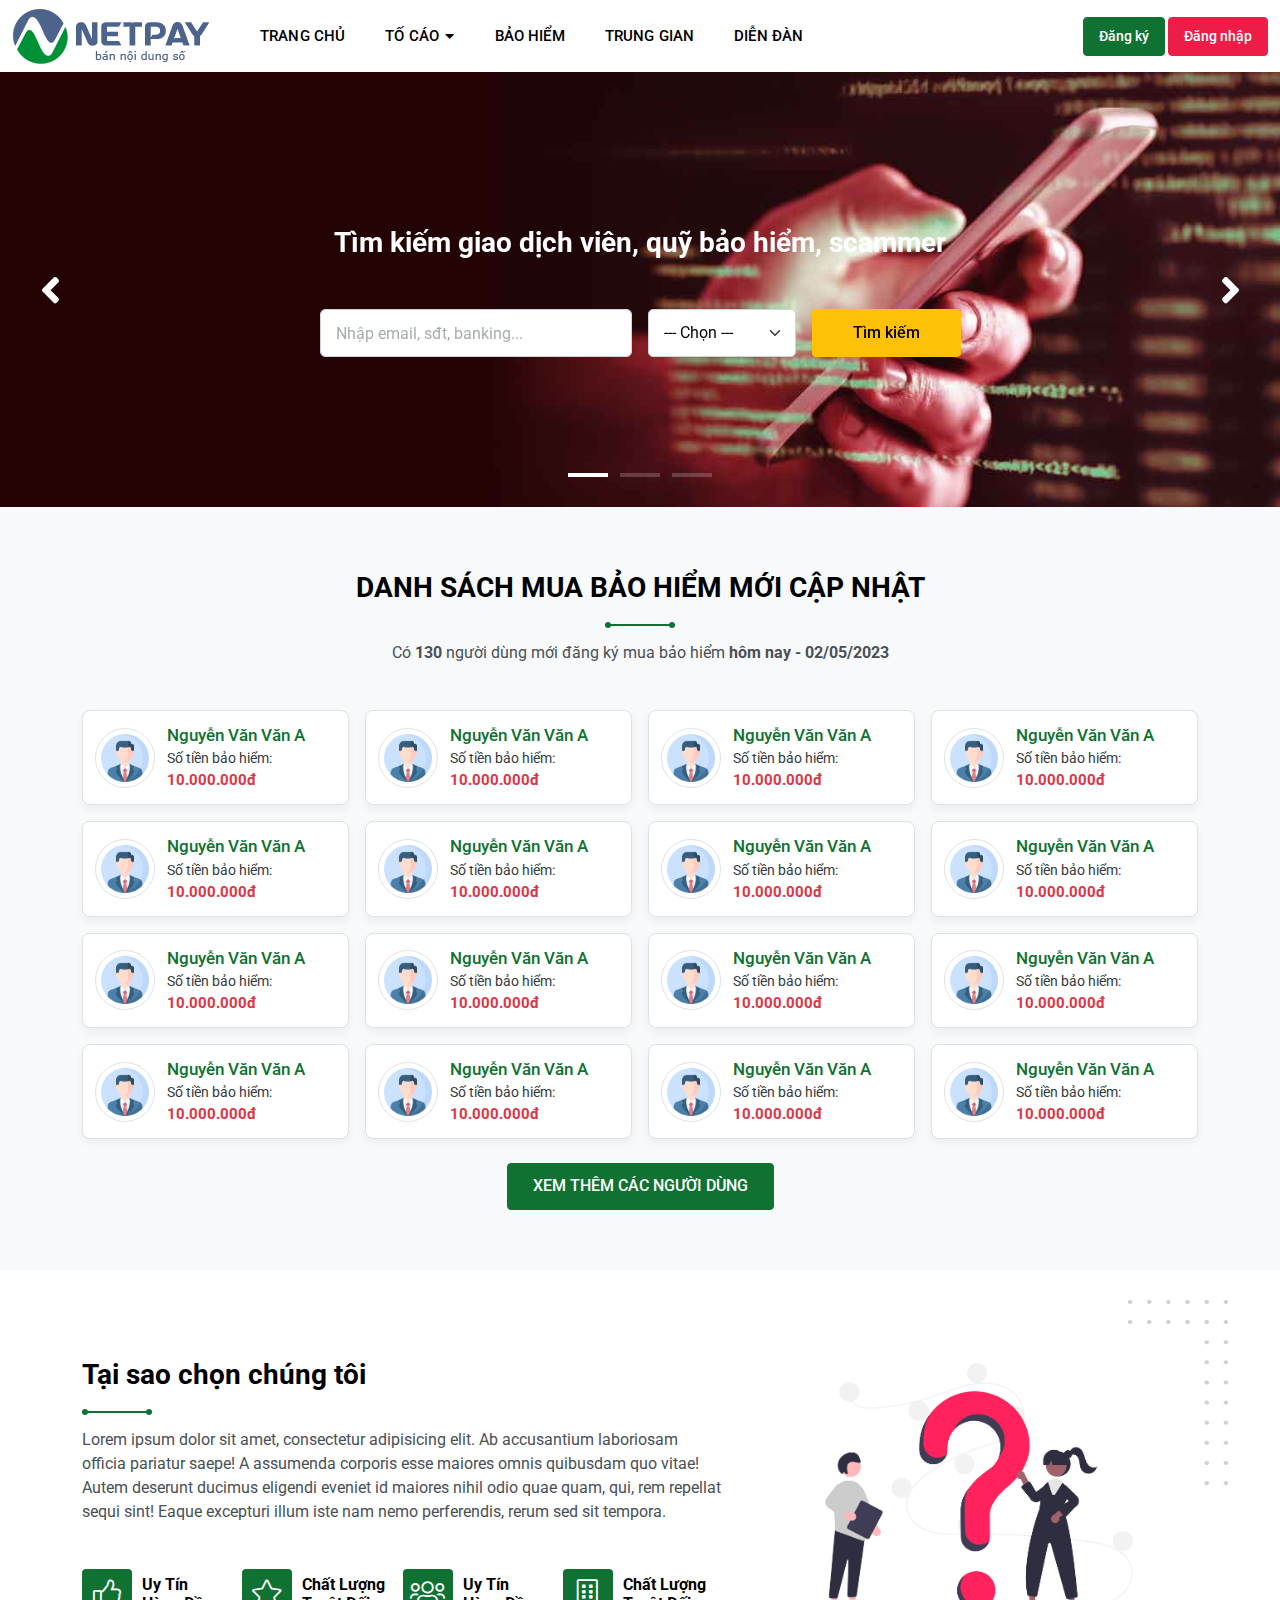
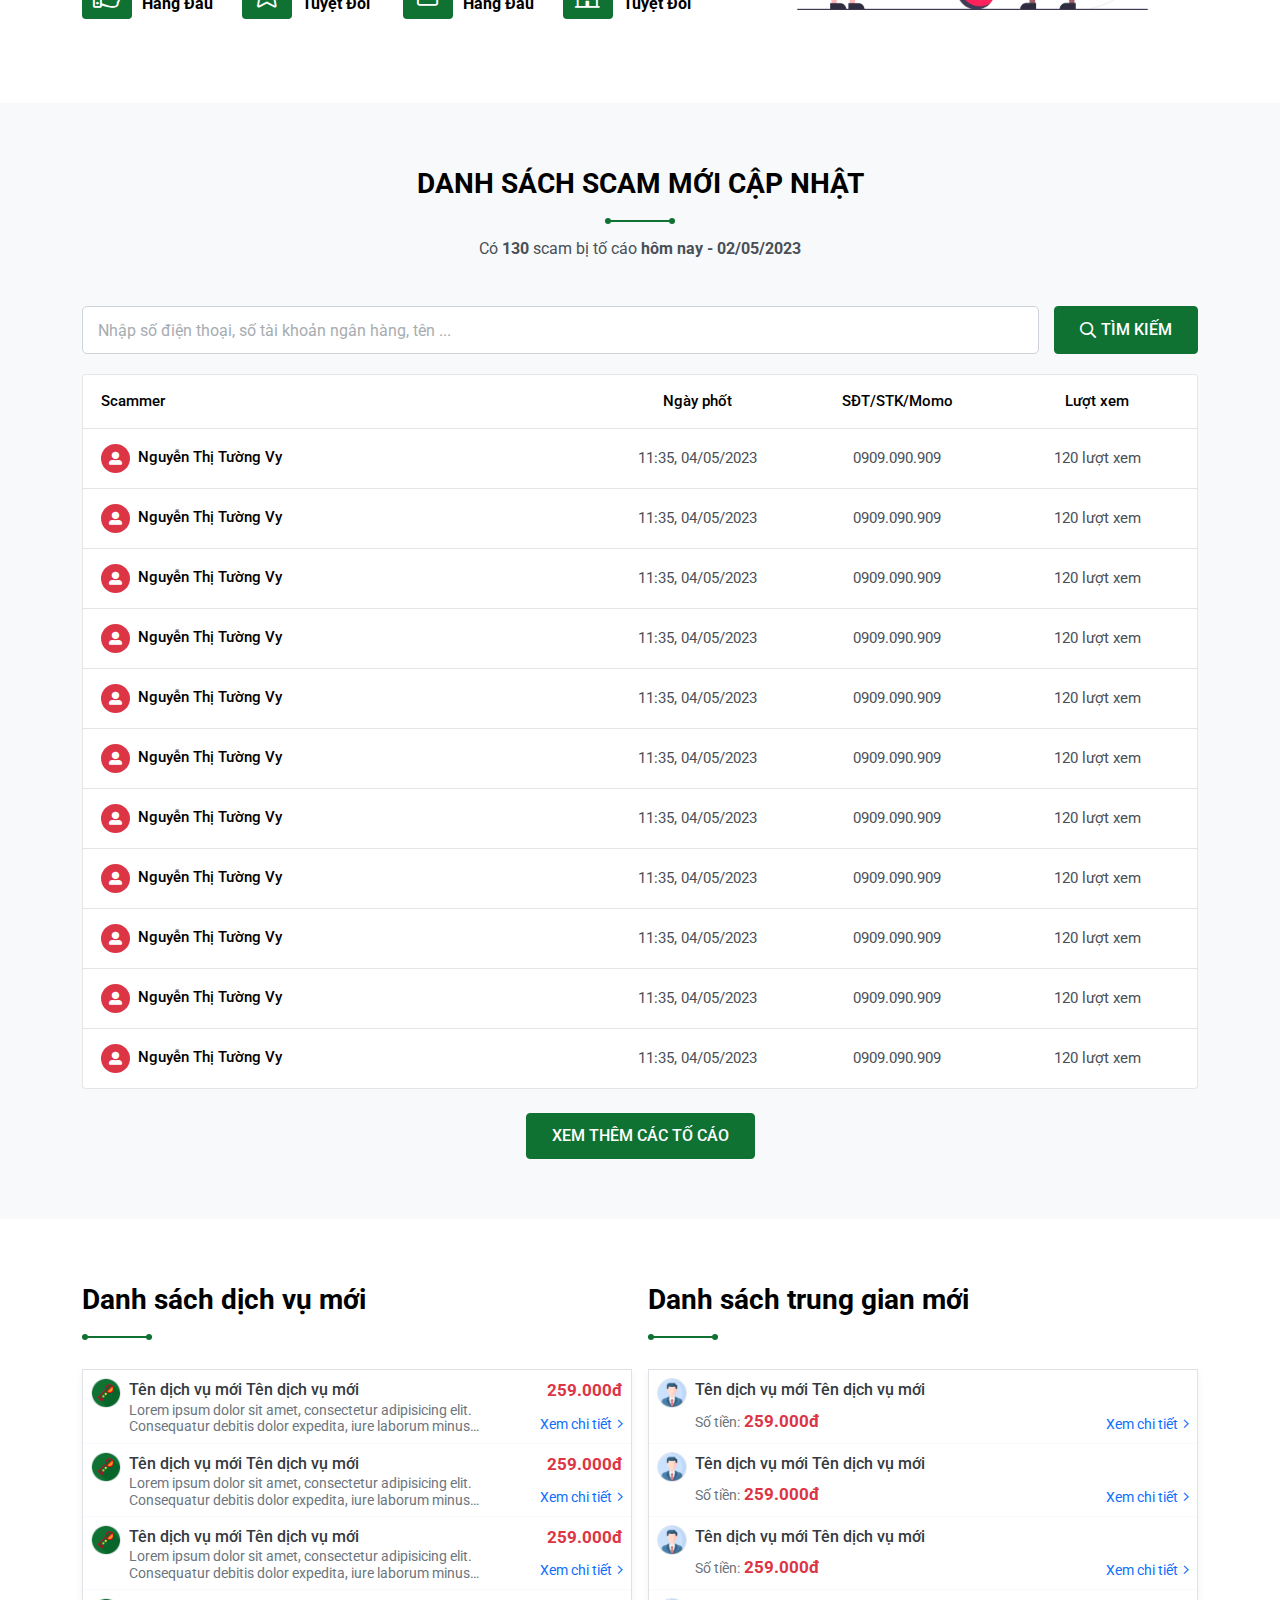
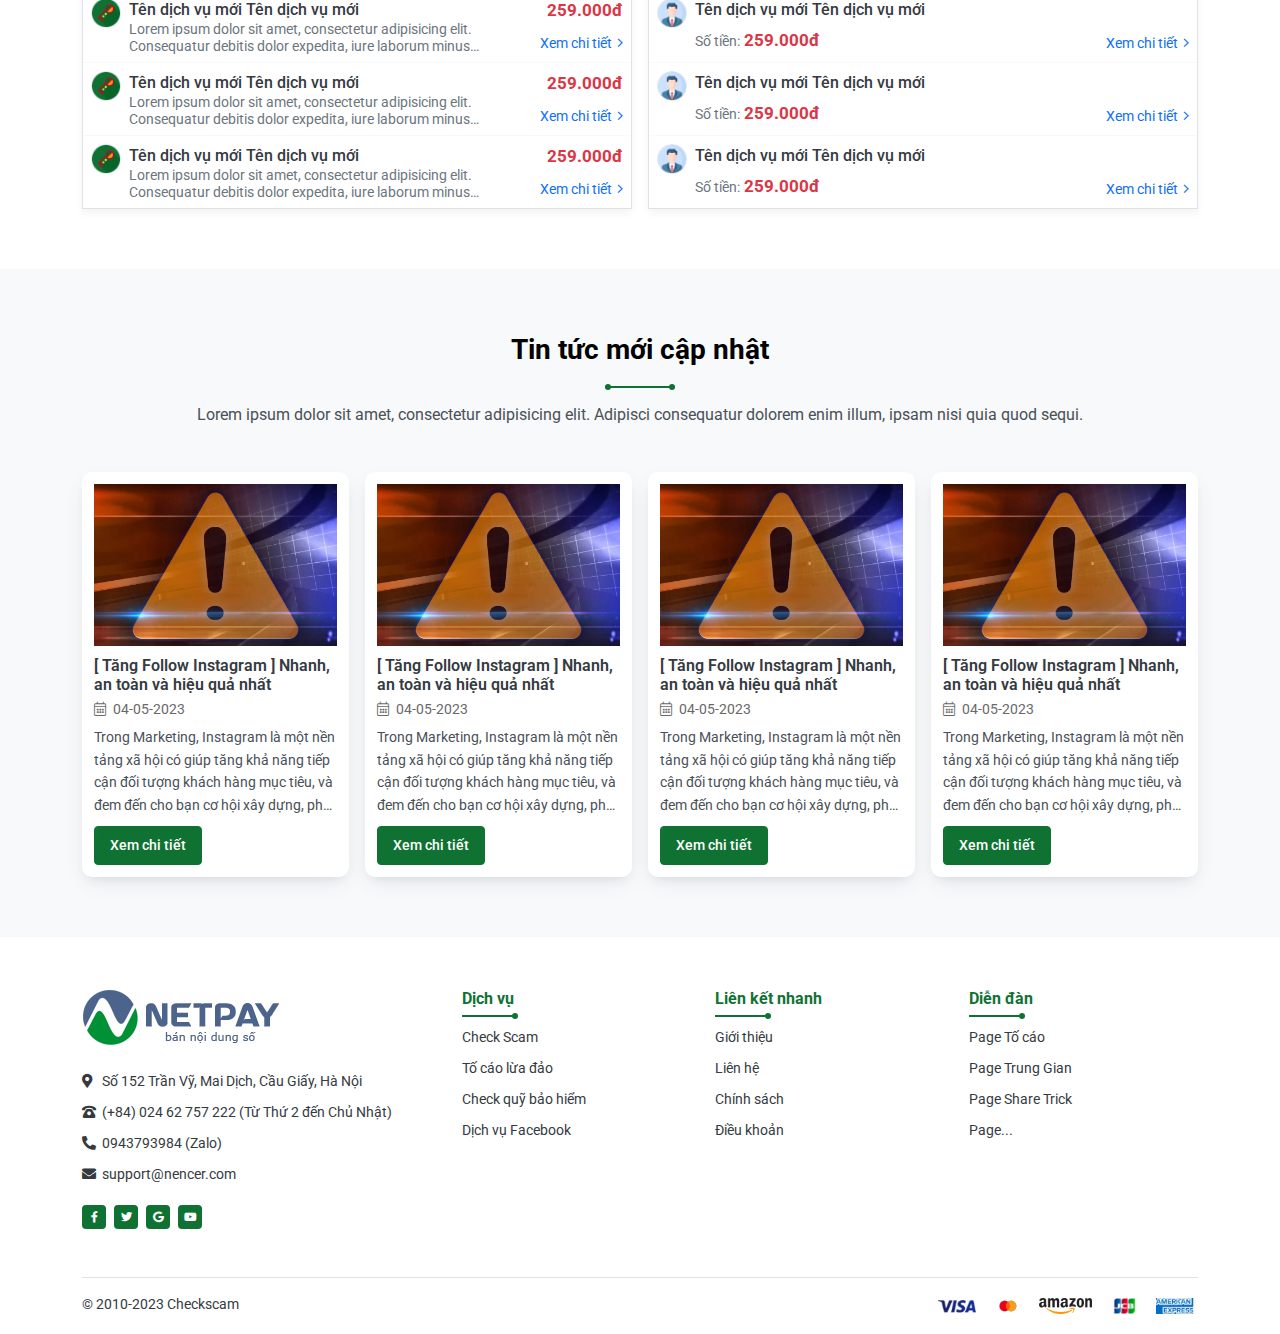
==== commit 18b2f4c4: "Update" ====
--- a/index.html
+++ b/index.html
@@ -43,7 +43,7 @@
 <body>
 <header id="header" class="header">
     <div class="header-main">
-        <div class="container">
+        <div class="container-fluid">
             <div class="header-grid">
                 <div class="header-logo">
                     <a href="index.html" class="d-inline-block align-middle">
@@ -97,7 +97,8 @@
                     </ul>
                 </div>
                 <div class="header-button">
-                    <a href="" class="button-theme button-theme_primary">TỐ CÁO LỪA ĐẢO</a>
+                    <a href="" class="button-theme button-theme_primary">Đăng ký</a>
+                    <a href="" class="button-theme button-theme_secondary">Đăng nhập</a>
                 </div>
             </div>
         </div>
@@ -122,71 +123,50 @@
                     </div>
                 </div>
             </div>
-            <div class="slider-button_prev button-theme button-theme_primary">
-                <i class="far fa-long-arrow-left"></i>
-            </div>
-            <div class="slider-button_next button-theme button-theme_primary">
-                <i class="far fa-long-arrow-right"></i>
-            </div>
+            <div class="slider-button_prev">
+                <i class="fas fa-angle-left"></i>
+            </div>
+            <div class="slider-button_next">
+                <i class="fas fa-angle-right"></i>
+            </div>
+			<div class="slider-pagination"></div>
         </div>
         <div class="section-form_inner position-relative zi-2">
             <div class="container">
                 <div class="section-heading">
                     <div class="heading-title">
-                        TẠO HỢP ĐỒNG TRUNG GIAN
-                    </div>
-                    <div class="heading-line"></div>
-                    <div class="heading-description">
-                        Lorem ipsum dolor sit amet, consectetur adipisicing elit. A, consectetur cum cumque deserunt
-                        dolor eligendi id laudantium maxime non nostrum nulla quasi rerum similique! Asperiores dicta
-                        ducimus illum quo unde. Ab doloribus eius harum veritatis.
+                        Tìm kiếm giao dịch viên, quỹ bảo hiểm, scammer
                     </div>
                 </div>
                 <div class="row justify-content-center">
-                    <div class="col-lg-8">
+                    <div class="col-xl-7 col-lg-10 col-sm-8">
                         <form action="" class="form-theme">
                             <div class="form-inner d-block">
                                 <div class="row g-3">
-                                    <div class="col-lg-4">
+                                    <div class="col-lg-6">
                                         <input type="text" class="form-control"
-                                               placeholder="Tên hợp đồng">
-                                    </div>
-                                    <div class="col-lg-4">
+                                               placeholder="Nhập email, sđt, banking...">
+                                    </div>
+                                    <div class="col-lg-3">
                                         <select name="" class="form-select" id="">
                                             <option value="">
-                                                --- Chọn danh mục ---
+                                                --- Chọn ---
                                             </option>
                                             <option value="">
-                                                Chọn danh mục 1
+                                                Giao dịch viên
                                             </option>
                                             <option value="">
-                                                Chọn danh mục 2
+                                                Quỹ bảo hiểm
                                             </option>
                                             <option value="">
-                                                Chọn danh mục 3
-                                            </option>
-                                            <option value="">
-                                                Chọn danh mục 4
+                                                Scammer
                                             </option>
                                         </select>
                                     </div>
-                                    <div class="col-lg-4">
-                                        <select name="" class="form-select" id="">
-                                            <option value="">
-                                                --- Tôi là ---
-                                            </option>
-                                            <option value="">
-                                                Người bán
-                                            </option>
-                                            <option value="">
-                                                Người mua
-                                            </option>
-                                        </select>
-                                    </div>
-                                    <div class="col-12 text-center mt-4">
+                                    <div class="col-lg-3">
                                         <button type="submit"
-                                                class="button-theme button-theme_primary button-theme_medium">
-                                            TẠO HỢP ĐỒNG <i class="fas fa-paper-plane"></i>
+                                                class="button-theme button-theme_warning button-theme_medium w-100 text-center">
+											Tìm kiếm
                                         </button>
                                     </div>
                                 </div>
--- a/assets/css/base.css
+++ b/assets/css/base.css
@@ -1,285 +1,290 @@
 :root {
-    --transition-default: 0.3s all ease-in-out;
-    --font-theme: 'Roboto', Arial, Helvetica, sans-serif;
-    --black-color: #000000;
+	--transition-default: 0.3s all ease-in-out;
+	--font-theme: 'Roboto', Arial, Helvetica, sans-serif;
+	--black-color: #000000;
 }
 
 body {
-    position: relative;
-    width: 100%;
-    color: var(--bs-gray-800);
-    font-family: var(--font-theme);
-    font-size: 14px;
-    font-weight: 400;
-    font-style: normal;
-    background-color: var(--bs-white);
-    line-height: 1.5;
+	position: relative;
+	width: 100%;
+	color: var(--bs-gray-800);
+	font-family: var(--font-theme);
+	font-size: 14px;
+	font-weight: 400;
+	font-style: normal;
+	background-color: var(--bs-white);
+	line-height: 1.5;
 }
 
 a,
 a:hover,
 a:focus {
-    outline: none;
-    text-decoration: none;
-    cursor: pointer;
-    -o-transition: var(--transition-default);
-    transition: var(--transition-default);
-    -webkit-transition: var(--transition-default);
+	outline: none;
+	text-decoration: none;
+	cursor: pointer;
+	-o-transition: var(--transition-default);
+	transition: var(--transition-default);
+	-webkit-transition: var(--transition-default);
 }
 
 button,
 button:hover,
 button:focus {
-    -webkit-box-shadow: none !important;
-    box-shadow: none !important;
-    outline: none !important;
-    text-decoration: none !important;
-    cursor: pointer;
-    -o-transition: var(--transition-default);
-    transition: var(--transition-default);
-    -webkit-transition: var(--transition-default);
-    cursor: pointer !important;
+	-webkit-box-shadow: none !important;
+	box-shadow: none !important;
+	outline: none !important;
+	text-decoration: none !important;
+	cursor: pointer;
+	-o-transition: var(--transition-default);
+	transition: var(--transition-default);
+	-webkit-transition: var(--transition-default);
+	cursor: pointer !important;
 }
 
 input,
 select,
 textarea {
-    -o-transition: var(--transition-default);
-    transition: var(--transition-default);
-    -webkit-transition: var(--transition-default);
+	-o-transition: var(--transition-default);
+	transition: var(--transition-default);
+	-webkit-transition: var(--transition-default);
 }
 
 input:focus,
 select:focus,
 textarea:focus {
-    box-shadow: inset 0 1px 1px rgb(0 0 0 / 8%), 0 0 8px rgb(102 175 233 / 60%) !important;
-    -webkit-box-shadow: inset 0 1px 1px rgb(0 0 0 / 8%), 0 0 8px rgb(102 175 233 / 60%) !important;
-    outline: none !important;
-    border-color: #66afe9 !important;
+	box-shadow: inset 0 1px 1px rgb(0 0 0 / 8%), 0 0 8px rgb(102 175 233 / 60%) !important;
+	-webkit-box-shadow: inset 0 1px 1px rgb(0 0 0 / 8%), 0 0 8px rgb(102 175 233 / 60%) !important;
+	outline: none !important;
+	border-color: #66afe9 !important;
 }
 
 .transition-default {
-    -o-transition: var(--transition-default);
-    transition: var(--transition-default);
-    -webkit-transition: var(--transition-default);
+	-o-transition: var(--transition-default);
+	transition: var(--transition-default);
+	-webkit-transition: var(--transition-default);
 }
 
 .background-cover {
-    background-size: cover;
-    background-position: center center;
-    background-repeat: no-repeat;
+	background-size: cover;
+	background-position: center center;
+	background-repeat: no-repeat;
 }
 
 .background-contain {
-    background-size: contain;
-    background-position: center center;
-    background-repeat: no-repeat;
+	background-size: contain;
+	background-position: center center;
+	background-repeat: no-repeat;
 }
 
 .image-cover {
-    position: absolute;
-    top: 0;
-    left: 0;
-    width: 100%;
-    height: 100%;
-    -o-object-fit: cover;
-    object-fit: cover;
+	position: absolute;
+	top: 0;
+	left: 0;
+	width: 100%;
+	height: 100%;
+	-o-object-fit: cover;
+	object-fit: cover;
 }
 
 .image-contain {
-    position: absolute;
-    top: 0;
-    left: 0;
-    width: 100%;
-    height: 100%;
-    -o-object-fit: contain;
-    object-fit: contain;
+	position: absolute;
+	top: 0;
+	left: 0;
+	width: 100%;
+	height: 100%;
+	-o-object-fit: contain;
+	object-fit: contain;
 }
 
 .object-fit-cover {
-    -o-object-fit: cover;
-    object-fit: cover;
+	-o-object-fit: cover;
+	object-fit: cover;
 }
 
 .object-fit-contain {
-    -o-object-fit: contain;
-    object-fit: contain;
+	-o-object-fit: contain;
+	object-fit: contain;
 }
 
 .pseudo:before,
 .pseudo:after {
-    position: absolute;
-    content: '';
-    display: block;
+	position: absolute;
+	content: '';
+	display: block;
 }
 
 .limit {
-    --font-size: 1em;
-    --line-height: inherit;
-    --line: 2;
-    overflow: hidden;
-    -o-text-overflow: ellipsis;
-    text-overflow: ellipsis;
-    display: -webkit-box;
-    -webkit-line-clamp: var(--line);
-    line-clamp: var(--line);
-    -webkit-box-orient: vertical;
-    height: calc(var(--line) * var(--font-size) * var(--line-height));
-    font-size: var(--font-size);
+	--font-size: 1em;
+	--line-height: inherit;
+	--line: 2;
+	overflow: hidden;
+	-o-text-overflow: ellipsis;
+	text-overflow: ellipsis;
+	display: -webkit-box;
+	-webkit-line-clamp: var(--line);
+	line-clamp: var(--line);
+	-webkit-box-orient: vertical;
+	height: calc(var(--line) * var(--font-size) * var(--line-height));
+	font-size: var(--font-size);
 }
 
 input::-webkit-outer-spin-button,
 input::-webkit-inner-spin-button {
-    -webkit-appearance: none;
-    margin: 0;
+	-webkit-appearance: none;
+	margin: 0;
 }
 
 input[type='number'] {
-    -moz-appearance: textfield;
+	-moz-appearance: textfield;
 }
 
 .zi--1 {
-    z-index: -1;
+	z-index: -1;
 }
 
 .zi-1 {
-    z-index: 1;
+	z-index: 1;
 }
 
 .zi-2 {
-    z-index: 2;
+	z-index: 2;
 }
 
 .zi-3 {
-    z-index: 3;
+	z-index: 3;
 }
 
 .zi-4 {
-    z-index: 4;
+	z-index: 4;
 }
 
 .zi-5 {
-    z-index: 5;
+	z-index: 5;
 }
 
 .zi-10 {
-    z-index: 10;
+	z-index: 10;
 }
 
 .button-theme {
-    display: -webkit-inline-box;
-    display: -ms-inline-flexbox;
-    display: inline-flex;
-    -webkit-box-align: center;
-    -ms-flex-align: center;
-    align-items: center;
-    vertical-align: middle;
-    background-color: var(--bs-white);
-    color: var(--black-color);
-    border: 1px solid var(--bs-gray-200);
-    border-radius: 4px;
-    gap: 5px;
-    position: relative;
-    overflow: hidden;
-    white-space: nowrap;
-    font-weight: 500;
-    font-size: 1em;
-    padding: 8px 15px;
+	display: -webkit-inline-box;
+	display: -ms-inline-flexbox;
+	display: inline-flex;
+	-webkit-box-align: center;
+	-ms-flex-align: center;
+	align-items: center;
+	justify-content: center;
+	vertical-align: middle;
+	background-color: var(--bs-white);
+	color: var(--black-color);
+	border: 1px solid var(--bs-gray-200);
+	border-radius: 4px;
+	gap: 5px;
+	position: relative;
+	overflow: hidden;
+	white-space: nowrap;
+	font-weight: 500;
+	font-size: 1em;
+	padding: 8px 15px;
 }
 
 .button-theme:before {
-    content: '';
-    display: block;
-    width: 200%;
-    height: 100%;
-    position: absolute;
-    top: 0;
-    left: -200%;
-    z-index: 1;
-    background: -webkit-gradient(linear, left top, right top, from(transparent), color-stop(rgba(255, 255, 255, .3)), to(transparent));
-    background: -o-linear-gradient(left, transparent, rgba(255, 255, 255, .3), transparent);
-    background: linear-gradient(to right, transparent, rgba(255, 255, 255, .3), transparent);
-    -webkit-transform: skew(-20deg);
-    -ms-transform: skew(-20deg);
-    transform: skew(-20deg);
-    -webkit-transition: inherit;
-    -o-transition: inherit;
-    transition: inherit;
+	content: '';
+	display: block;
+	width: 200%;
+	height: 100%;
+	position: absolute;
+	top: 0;
+	left: -200%;
+	z-index: 1;
+	background: -webkit-gradient(linear, left top, right top, from(transparent), color-stop(rgba(255, 255, 255, .3)), to(transparent));
+	background: -o-linear-gradient(left, transparent, rgba(255, 255, 255, .3), transparent);
+	background: linear-gradient(to right, transparent, rgba(255, 255, 255, .3), transparent);
+	-webkit-transform: skew(-20deg);
+	-ms-transform: skew(-20deg);
+	transform: skew(-20deg);
+	-webkit-transition: inherit;
+	-o-transition: inherit;
+	transition: inherit;
 }
 
 .button-theme:hover::before {
-    -webkit-animation: animationShine 1.2s ease;
-    animation: animationShine 1.2s ease;
+	-webkit-animation: animationShine 1.2s ease;
+	animation: animationShine 1.2s ease;
 }
 
 @-webkit-keyframes animationShine {
-    100% {
-        left: 200%;
-    }
+	100% {
+		left: 200%;
+	}
 }
 
 @keyframes animationShine {
-    100% {
-        left: 200%;
-    }
+	100% {
+		left: 200%;
+	}
 }
 
 .button-theme.button-theme_primary {
-    border-color: var(--primary-color) !important;
-    background-color: var(--primary-color);
-    color: var(--bs-white);
+	border-color: var(--primary-color) !important;
+	background-color: var(--primary-color);
+	color: var(--bs-white);
 }
 
 .button-theme.button-theme_secondary {
-    border-color: #ED1D47 !important;
-    background-color: #ED1D47;
-    color: var(--bs-white);
+	border-color: #ED1D47 !important;
+	background-color: #ED1D47;
+	color: var(--bs-white);
+}
+
+.button-theme.button-theme_warning {
+	border-color: var(--bs-warning) !important;
+	background-color: var(--bs-warning);
+	color: var(--bs-black);
 }
 
 .button-theme.button-theme_large {
-    font-weight: 700 !important;
-    font-size: 1.2em !important;
-    padding: 12px 30px !important;
+	font-size: 1.2em !important;
+	padding: 12px 30px !important;
 }
 
 .button-theme.button-theme_medium {
-    font-weight: 700 !important;
-    font-size: 1.1em !important;
-    padding: 10px 25px !important;
+	font-size: 1.15em !important;
+	padding: 10px 25px !important;
 }
 
 .effect-image {
-    position: relative;
+	position: relative;
 }
 
 .effect-image:after {
-    background: rgba(var(--bs-white-rgb), 0.3);
-    content: "";
-    position: absolute;
-    left: 0;
-    top: 0;
-    width: 100%;
-    height: 0;
-    opacity: 1;
-    z-index: 2;
-    pointer-events: none;
+	background: rgba(var(--bs-white-rgb), 0.3);
+	content: "";
+	position: absolute;
+	left: 0;
+	top: 0;
+	width: 100%;
+	height: 0;
+	opacity: 1;
+	z-index: 2;
+	pointer-events: none;
 }
 
 .effect-image:hover:after {
-    --transition-default: .5s all ease-in-out;
-    height: 100%;
-    opacity: 0;
-    -webkit-transition: var(--transition-default);
-    -moz-transition: var(--transition-default);
-    -ms-transition: var(--transition-default);
-    -o-transition: var(--transition-default);
-    transition: var(--transition-default);
+	--transition-default: .5s all ease-in-out;
+	height: 100%;
+	opacity: 0;
+	-webkit-transition: var(--transition-default);
+	-moz-transition: var(--transition-default);
+	-ms-transition: var(--transition-default);
+	-o-transition: var(--transition-default);
+	transition: var(--transition-default);
 }
 
 .ratio img {
-    object-fit: cover;
+	object-fit: cover;
 }
 
 .ratio-3x2 {
-    --bs-aspect-ratio: calc(2 / 3 * 100%);
+	--bs-aspect-ratio: calc(2 / 3 * 100%);
 }--- a/assets/css/style.css
+++ b/assets/css/style.css
@@ -1,1738 +1,1758 @@
 .header {
-    position: relative;
-    background-color: var(--bs-white);
-    -webkit-box-shadow: 0 4px 10px rgb(0 0 0 / 10%);
-    box-shadow: 0 4px 10px rgb(0 0 0 / 10%);
+	position: relative;
+	background-color: var(--bs-white);
+	-webkit-box-shadow: 0 4px 10px rgb(0 0 0 / 10%);
+	box-shadow: 0 4px 10px rgb(0 0 0 / 10%);
 }
 
 .header .header-main {
-    position: relative;
-    background-color: var(--bs-white);
+	position: relative;
+	background-color: var(--bs-white);
 }
 
 .header .header-main .header-grid {
-    display: flex;
-    align-items: center;
-    gap: 30px;
+	display: flex;
+	align-items: center;
+	gap: 30px;
 }
 
 .header .header-navigation {
-    display: -webkit-box;
-    display: -ms-flexbox;
-    display: flex;
-    -webkit-box-align: center;
-    -ms-flex-align: center;
-    align-items: center;
-    margin-left: auto;
+	display: -webkit-box;
+	display: -ms-flexbox;
+	display: flex;
+	-webkit-box-align: center;
+	-ms-flex-align: center;
+	align-items: center;
 }
 
 .header .header-navigation .header-navigation_list {
-    display: -webkit-box;
-    display: -ms-flexbox;
-    display: flex;
-    -webkit-box-align: center;
-    -ms-flex-align: center;
-    align-items: center;
-    margin-left: auto;
-    list-style-type: none;
-    margin-bottom: 0;
-    padding-left: 0;
+	display: -webkit-box;
+	display: -ms-flexbox;
+	display: flex;
+	-webkit-box-align: center;
+	-ms-flex-align: center;
+	align-items: center;
+	margin-left: auto;
+	list-style-type: none;
+	margin-bottom: 0;
+	padding-left: 0;
 }
 
 .header .header-navigation .header-navigation_list .header-navigation_item {
-    position: relative;
+	position: relative;
 }
 
 .header .header-navigation .header-navigation_list .header-navigation_item .header-navigation_item--link {
-    color: var(--bs-black);
-    display: inline-block;
-    vertical-align: middle;
-    font-size: 1.05em;
-    padding: 25px 20px;
-    font-weight: 500;
-    text-transform: uppercase;
-    letter-spacing: 0.01em;
+	color: var(--bs-black);
+	display: inline-block;
+	vertical-align: middle;
+	font-size: 1.05em;
+	padding: 25px 20px;
+	font-weight: 500;
+	text-transform: uppercase;
+	letter-spacing: 0.01em;
 }
 
 .header .header-navigation .header-navigation_list .header-navigation_item .header-navigation_item--link .header-navigation_item--icon {
-    margin-left: 2px;
-    font-size: 1em;
-    -webkit-transition: .3s transform ease-in-out;
-    -o-transition: .3s transform ease-in-out;
-    transition: .3s transform ease-in-out;
+	margin-left: 2px;
+	font-size: 1em;
+	-webkit-transition: .3s transform ease-in-out;
+	-o-transition: .3s transform ease-in-out;
+	transition: .3s transform ease-in-out;
 }
 
 .header .header-navigation .header-navigation_sub--list {
-    background: var(--bs-white);
-    list-style: none;
-    padding-left: 0;
-    margin-bottom: 0;
-    -webkit-transition: var(--transition-default);
-    -o-transition: var(--transition-default);
-    transition: var(--transition-default);
+	background: var(--bs-white);
+	list-style: none;
+	padding-left: 0;
+	margin-bottom: 0;
+	-webkit-transition: var(--transition-default);
+	-o-transition: var(--transition-default);
+	transition: var(--transition-default);
 }
 
 .header .header-navigation .header-navigation_sub--list .header-navigation_sub--item {
-    position: relative;
+	position: relative;
 }
 
 .header .header-navigation .header-navigation_sub--list .header-navigation_sub--item .header-navigation_sub--item---link {
-    font-size: 1.1em;
-    color: var(--bs-gray-700);
-    font-weight: 500;
-    padding: 12px 15px;
-    display: flex;
-    justify-content: space-between;
-    align-items: center;
+	font-size: 1.1em;
+	color: var(--bs-gray-700);
+	font-weight: 500;
+	padding: 12px 15px;
+	display: flex;
+	justify-content: space-between;
+	align-items: center;
 }
 
 .header .header-navigation .header-navigation_sub--list .header-navigation_sub--item + .header-navigation_sub--item {
-    border-top: 1px solid rgba(0, 0, 0, .05);
+	border-top: 1px solid rgba(0, 0, 0, .05);
 }
 
 @media screen and (min-width: 992px) {
-    .header .header-navigation .header-navigation_list .header-navigation_item:hover .header-navigation_item--link {
-        background-color: var(--primary-color);
-        color: var(--bs-white);
-    }
-
-    .header .header-navigation .header-navigation_list .header-navigation_item:hover .header-navigation_item--link .header-navigation_item--icon {
-        -webkit-transform: rotate(180deg);
-        -ms-transform: rotate(180deg);
-        transform: rotate(180deg);
-    }
-
-    .header .header-navigation .header-navigation_sub--list {
-        display: -webkit-box;
-        display: -ms-flexbox;
-        display: flex;
-        -webkit-box-orient: vertical;
-        -webkit-box-direction: normal;
-        -ms-flex-direction: column;
-        flex-direction: column;
-        position: absolute;
-        z-index: 20000;
-        top: 100%;
-        left: calc(50% + 15px);
-        -webkit-transform: translateX(-50%);
-        -ms-transform: translateX(-50%);
-        transform: translateX(-50%);
-        border-radius: 2px;
-        min-width: 200px;
-        width: max-content;
-        -webkit-box-shadow: 0 0 15px rgb(0 0 0 / 15%);
-        box-shadow: 0 0 15px rgb(0 0 0 / 15%);
-        pointer-events: none;
-        opacity: 0;
-        visibility: hidden;
-    }
-
-    .header .header-navigation .header-navigation_list .header-navigation_item:hover .header-navigation_sub--list {
-        opacity: 1;
-        visibility: visible;
-        pointer-events: auto;
-        left: 50%;
-    }
-
-    .header .header-navigation .header-navigation_sub--list:before {
-        position: absolute;
-        top: -16px;
-        height: 16px;
-        left: 0;
-        right: 0;
-        width: 100%;
-        display: block;
-        content: "";
-    }
-
-    .header .header-navigation .header-navigation_sub--list:after {
-        position: absolute;
-        top: -16px;
-        left: 50%;
-        -webkit-transform: translateX(-50%);
-        -ms-transform: translateX(-50%);
-        transform: translateX(-50%);
-        content: "";
-        height: 0;
-        width: 0;
-        border-color: transparent;
-        border-bottom-color: var(--bs-white);
-        border-width: 8px;
-        border-style: solid;
-    }
-
-    .header .header-navigation .header-navigation_sub--list .header-navigation_sub--item .header-navigation_sub--item---link:hover {
-        background-color: rgba(var(--primary-rgb), 0.075);
-        color: var(--primary-color);
-    }
+	.header .header-navigation .header-navigation_list .header-navigation_item:hover .header-navigation_item--link {
+		background-color: var(--primary-color);
+		color: var(--bs-white);
+	}
+
+	.header .header-navigation .header-navigation_list .header-navigation_item:hover .header-navigation_item--link .header-navigation_item--icon {
+		-webkit-transform: rotate(180deg);
+		-ms-transform: rotate(180deg);
+		transform: rotate(180deg);
+	}
+
+	.header .header-navigation .header-navigation_sub--list {
+		display: -webkit-box;
+		display: -ms-flexbox;
+		display: flex;
+		-webkit-box-orient: vertical;
+		-webkit-box-direction: normal;
+		-ms-flex-direction: column;
+		flex-direction: column;
+		position: absolute;
+		z-index: 20000;
+		top: 100%;
+		left: calc(50% + 15px);
+		-webkit-transform: translateX(-50%);
+		-ms-transform: translateX(-50%);
+		transform: translateX(-50%);
+		border-radius: 2px;
+		min-width: 200px;
+		width: max-content;
+		-webkit-box-shadow: 0 0 15px rgb(0 0 0 / 15%);
+		box-shadow: 0 0 15px rgb(0 0 0 / 15%);
+		pointer-events: none;
+		opacity: 0;
+		visibility: hidden;
+	}
+
+	.header .header-navigation .header-navigation_list .header-navigation_item:hover .header-navigation_sub--list {
+		opacity: 1;
+		visibility: visible;
+		pointer-events: auto;
+		left: 50%;
+	}
+
+	.header .header-navigation .header-navigation_sub--list:before {
+		position: absolute;
+		top: -16px;
+		height: 16px;
+		left: 0;
+		right: 0;
+		width: 100%;
+		display: block;
+		content: "";
+	}
+
+	.header .header-navigation .header-navigation_sub--list:after {
+		position: absolute;
+		top: -16px;
+		left: 50%;
+		-webkit-transform: translateX(-50%);
+		-ms-transform: translateX(-50%);
+		transform: translateX(-50%);
+		content: "";
+		height: 0;
+		width: 0;
+		border-color: transparent;
+		border-bottom-color: var(--bs-white);
+		border-width: 8px;
+		border-style: solid;
+	}
+
+	.header .header-navigation .header-navigation_sub--list .header-navigation_sub--item .header-navigation_sub--item---link:hover {
+		background-color: rgba(var(--primary-rgb), 0.075);
+		color: var(--primary-color);
+	}
+}
+
+.header .header-button {
+	margin-left: auto;
 }
 
 @media screen and (max-width: 991px) {
-    .header {
-        display: none;
-    }
+	.header {
+		display: none;
+	}
 }
 
 .section-gap {
-    padding: 60px 0;
+	padding: 60px 0;
 }
 
 .section-gap_sm {
-    padding: 30px 0;
+	padding: 30px 0;
 }
 
 @media screen and (max-width: 991px) {
-    .section-gap {
-        padding: 40px 0;
-    }
+	.section-gap {
+		padding: 40px 0;
+	}
 }
 
 .section-heading {
-    text-align: center;
-    max-width: 991px;
-    margin: 0 auto 45px;
+	text-align: center;
+	max-width: 991px;
+	margin: 0 auto 45px;
 }
 
 .section-page .section-heading {
-    margin: 0 auto 20px;
+	margin: 0 auto 20px;
 }
 
 .section-heading .heading-title {
-    font-size: 2em;
-    color: var(--bs-black);
-    font-weight: 700;
-    margin-bottom: 0;
+	font-size: 2em;
+	color: var(--bs-black);
+	font-weight: 700;
+	margin-bottom: 0;
 }
 
 .section-heading .heading-line {
-    margin: 15px auto;
-    display: inline-flex;
-    align-items: center;
-    vertical-align: middle;
-    width: 70px;
-    position: relative;
-    height: 2px;
-    background-color: var(--primary-color);
+	margin: 15px auto;
+	display: inline-flex;
+	align-items: center;
+	vertical-align: middle;
+	width: 70px;
+	position: relative;
+	height: 2px;
+	background-color: var(--primary-color);
 }
 
 .section-heading .heading-line:before,
 .section-heading .heading-line:after {
-    position: absolute;
-    top: 50%;
-    background-color: var(--primary-color);
-    height: 6px;
-    width: 6px;
-    display: block;
-    content: "";
-    transform: translateY(-50%);
-    border-radius: 50%;
+	position: absolute;
+	top: 50%;
+	background-color: var(--primary-color);
+	height: 6px;
+	width: 6px;
+	display: block;
+	content: "";
+	transform: translateY(-50%);
+	border-radius: 50%;
 }
 
 .section-heading .heading-line:before {
-    left: 0;
+	left: 0;
 }
 
 .section-heading .heading-line:after {
-    right: 0;
+	right: 0;
 }
 
 .section-heading .heading-description {
-    font-size: 1.15em;
-    color: var(--bs-gray-700);
+	font-size: 1.15em;
+	color: var(--bs-gray-700);
 }
 
 .section-heading .heading-tab {
-    margin-top: 25px;
-    justify-content: center;
-    display: flex;
-    align-items: center;
+	margin-top: 25px;
+	justify-content: center;
+	display: flex;
+	align-items: center;
 }
 
 .section-heading .heading-tab .nav-tabs {
-    margin-bottom: 0;
-    border-bottom: 0;
-    justify-content: center;
-    gap: 12px;
+	margin-bottom: 0;
+	border-bottom: 0;
+	justify-content: center;
+	gap: 12px;
 }
 
 .section-heading .heading-tab .nav-tabs .nav-link {
-    color: var(--bs-black);
-    font-size: 1em;
-    display: inline-flex;
-    align-items: center;
-    justify-content: center;
-    border-radius: 20px;
-    padding: 6px 25px;
-    border: 0;
-    box-shadow: 0 6px 12px -6px rgb(24 39 75 / 12%), 0 8px 24px -4px rgb(24 39 75 / 8%);
-    background-color: var(--bs-white);
+	color: var(--bs-black);
+	font-size: 1em;
+	display: inline-flex;
+	align-items: center;
+	justify-content: center;
+	border-radius: 20px;
+	padding: 6px 25px;
+	border: 0;
+	box-shadow: 0 6px 12px -6px rgb(24 39 75 / 12%), 0 8px 24px -4px rgb(24 39 75 / 8%);
+	background-color: var(--bs-white);
 }
 
 .section-heading .heading-tab .nav-tabs .nav-link:hover,
 .section-heading .heading-tab .nav-tabs .nav-link.active {
-    background-color: var(--primary-color);
-    color: var(--bs-white);
+	background-color: var(--primary-color);
+	color: var(--bs-white);
 }
 
 @media screen and (max-width: 991px) {
-    .section-heading {
-        margin-bottom: 30px;
-    }
-
-    .section-heading .heading-title {
-        font-size: 1.5em;
-    }
-
-    .section-heading .heading-description {
-        font-size: 1.05em;
-    }
-
-    .section-heading .heading-tab .nav-tabs {
-        gap: 6px;
-    }
-
-    .section-heading .heading-tab .nav-tabs .nav-link {
-        padding: 6px 15px;
-    }
+	.section-heading {
+		margin-bottom: 30px;
+	}
+
+	.section-heading .heading-title {
+		font-size: 1.5em;
+	}
+
+	.section-heading .heading-description {
+		font-size: 1.05em;
+	}
+
+	.section-heading .heading-tab .nav-tabs {
+		gap: 6px;
+	}
+
+	.section-heading .heading-tab .nav-tabs .nav-link {
+		padding: 6px 15px;
+	}
 }
 
 .section-form {
-    padding: 150px 0;
-    position: relative;
+	padding: 150px 0;
+	position: relative;
 }
 
 .section-form .section-form_slider,
 .section-form .section-form_slider .swiper {
-    position: absolute;
-    top: 0;
-    left: 0;
-    right: 0;
-    bottom: 0;
-    height: 100%;
-    width: 100%;
+	position: absolute;
+	top: 0;
+	left: 0;
+	right: 0;
+	bottom: 0;
+	height: 100%;
+	width: 100%;
 }
 
 .section-form .section-form_bg {
-    background-color: #f9fafa;
-    position: absolute;
-    height: 100%;
-    width: 100%;
-}
-
-.section-form .section-form_bg:before {
-    position: absolute;
-    top: 0;
-    left: 0;
-    right: 0;
-    bottom: 0;
-    background-color: rgba(0, 0, 0, .2);
-    width: 100%;
-    height: 100%;
-    display: block;
-    content: "";
+	background-color: #f9fafa;
+	position: absolute;
+	height: 100%;
+	width: 100%;
 }
 
 .section-form .section-form_slider > [class*=slider-button] {
-    position: absolute;
-    top: 50%;
-    transform: translateY(-50%);
-    z-index: 2;
-    border-radius: 50%;
-    font-size: 1.5em;
-    display: flex;
-    align-items: center;
-    justify-content: center;
-    width: 40px;
-    height: 40px;
-    padding: 0;
-    z-index: 4;
+	position: absolute;
+	top: 50%;
+	transform: translateY(-50%);
+	border-radius: 50%;
+	font-size: 3em;
+	display: flex;
+	align-items: center;
+	justify-content: center;
+	width: 40px;
+	height: 40px;
+	padding: 0;
+	z-index: 4;
+	color: var(--bs-white);
 }
 
 .section-form .section-form_slider > .slider-button_prev {
-    left: 30px;
+	left: 30px;
 }
 
 .section-form .section-form_slider > .slider-button_next {
-    right: 30px;
+	right: 30px;
+}
+
+.section-form .section-form_slider > .slider-pagination {
+	position: absolute;
+	bottom: 30px;
+	display: flex;
+	align-items: center;
+	justify-content: center;
+	gap: 12px;
+	z-index: 2;
+}
+
+.section-form .section-form_slider > .slider-pagination .swiper-pagination-bullet {
+	height: 4px;
+	width: 40px;
+	background: var(--bs-white);
+	border-radius: 0;
+	margin: 0;
+	transition: var(--transition-default);
+}
+
+.section-form .section-form_slider > .slider-pagination .swiper-pagination-bullet:hover {
+	opacity: .8;
 }
 
 .section-form .section-heading {
-    text-align: center;
+	text-align: center;
 }
 
 .section-form .section-heading .heading-title {
-    color: var(--bs-white);
+	color: var(--bs-white);
 }
 
 .section-form .section-heading .heading-description {
-    color: var(--bs-gray-200);
+	color: var(--bs-gray-200);
 }
 
 .section-form .section-heading .heading-description * {
-    color: var(--bs-white);
+	color: var(--bs-white);
 }
 
 @media screen and (max-width: 991px) {
-    .section-form {
-        padding: 75px 0;
-    }
-
-    .section-form .section-form_inner {
-        padding: 0 45px;
-    }
-
-    .section-form .section-form_slider > .slider-button_prev {
-        left: 5px;
-    }
-
-    .section-form .section-form_slider > .slider-button_next {
-        right: 5px;
-    }
+	.section-form {
+		padding: 75px 0;
+	}
+
+	.section-form .section-form_inner {
+		padding: 0 45px;
+	}
+
+	.section-form .section-form_slider > [class*=slider-button] {
+		font-size: 2em;
+	}
+
+	.section-form .section-form_slider > .slider-button_prev {
+		left: 5px;
+	}
+
+	.section-form .section-form_slider > .slider-button_next {
+		right: 5px;
+	}
+
+	.section-form .section-form_slider > .slider-pagination {
+		bottom: 20px;
+	}
 }
 
 .section-scammer {
-    background-color: var(--bs-light);
+	background-color: var(--bs-light);
 }
 
 .scammer-list {
-    display: flex;
-    flex-direction: column;
+	display: flex;
+	flex-direction: column;
 }
 
 .scammer-list .scammer-item {
-    display: flex;
-    align-items: center;
-    position: relative;
-    overflow: hidden;
-    border: 1px solid rgba(0, 0, 0, 0.1);
-    background-color: var(--bs-white);
-    transition: var(--transition-default);
+	display: flex;
+	align-items: center;
+	position: relative;
+	overflow: hidden;
+	border: 1px solid rgba(0, 0, 0, 0.1);
+	background-color: var(--bs-white);
+	transition: var(--transition-default);
 }
 
 .scammer-list .scammer-item:first-child {
-    border-radius: 4px 4px 0 0;
+	border-radius: 4px 4px 0 0;
 }
 
 .scammer-list .scammer-item:last-child {
-    border-radius: 0 0 4px 4px;
+	border-radius: 0 0 4px 4px;
 }
 
 .scammer-list .scammer-item + .scammer-item {
-    border-top: 0;
+	border-top: 0;
 }
 
 .scammer-list .scammer-item .scammer-column {
-    flex-shrink: 0;
-    padding: 15px 18px;
-    min-width: 200px;
-    text-align: center;
-    color: var(--bs-gray-700);
-    font-size: 15px;
+	flex-shrink: 0;
+	padding: 15px 18px;
+	min-width: 200px;
+	text-align: center;
+	color: var(--bs-gray-700);
+	font-size: 15px;
 }
 
 .scammer-list .scammer-item.scammer-heading .scammer-column {
-    font-weight: 500;
-    color: var(--bs-black);
-    background-color: var(--bs-white) !important;
-    font-size: 1.05em;
+	font-weight: 500;
+	color: var(--bs-black);
+	background-color: var(--bs-white) !important;
+	font-size: 1.05em;
 }
 
 .scammer-list .scammer-item .scammer-title {
-    margin-right: auto;
-    font-weight: 500;
-    display: flex;
-    align-items: center;
-    gap: 8px;
-    width: 100%;
-    flex-shrink: unset;
-    text-align: left !important;
-    font-size: 1.1em;
-    color: var(--bs-black);
+	margin-right: auto;
+	font-weight: 500;
+	display: flex;
+	align-items: center;
+	gap: 8px;
+	width: 100%;
+	flex-shrink: unset;
+	text-align: left !important;
+	font-size: 1.1em;
+	color: var(--bs-black);
 }
 
 .scammer-list .scammer-item .scammer-title i {
-    font-size: 13px;
+	font-size: 13px;
 }
 
 .scammer-list .scammer-item:hover {
-    background-color: rgba(var(--primary-rgb), 0.075);
+	background-color: rgba(var(--primary-rgb), 0.075);
 }
 
 .scammer-form {
-    margin-bottom: 20px;
+	margin-bottom: 20px;
 }
 
 .form-theme .form-inner {
-    position: relative;
-    display: flex;
-    align-items: center;
-    gap: 15px;
-    width: 100%;
+	position: relative;
+	display: flex;
+	align-items: center;
+	gap: 15px;
+	width: 100%;
 }
 
 .form-theme .form-inner .form-label {
-    font-weight: 500;
-    font-size: 1.05em;
-    color: var(--bs-black);
+	font-weight: 500;
+	font-size: 1.05em;
+	color: var(--bs-black);
 }
 
 .form-theme .form-inner .form-control,
 .form-theme .form-inner .form-select {
-    height: 48px;
-    width: 100%;
-    border-radius: 5px;
-    padding-left: 15px;
-    padding-right: 40px;
-    color: var(--bs-black);
+	height: 48px;
+	width: 100%;
+	border-radius: 5px;
+	padding-left: 15px;
+	padding-right: 40px;
+	color: var(--bs-black);
 }
 
 .form-theme .form-inner textarea.form-control {
-    height: auto;
+	height: auto;
 }
 
 .form-theme .form-inner .form-control::placeholder {
-    opacity: .6;
+	opacity: .6;
 }
 
 .form-theme .form-inner .button-theme {
-    height: 48px;
-    white-space: normal;
-    flex-shrink: 0;
+	height: 48px;
+	white-space: normal;
+	flex-shrink: 0;
 }
 
 .form-theme .form-buttons {
-    display: flex;
-    align-items: center;
-    justify-content: center;
-    margin-top: 25px;
-    gap: 12px;
+	display: flex;
+	align-items: center;
+	justify-content: center;
+	margin-top: 25px;
+	gap: 12px;
 }
 
 .form-theme .form-buttons .button-theme {
-    text-transform: uppercase;
-    min-width: 200px;
-    justify-content: center;
+	text-transform: uppercase;
+	min-width: 200px;
+	justify-content: center;
 }
 
 .form-theme .form-theme_upload--desc {
-    text-align: center;
-    font-size: .95em;
-    color: var(--bs-gray-700);
-    margin-top: 15px;
+	text-align: center;
+	font-size: .95em;
+	color: var(--bs-gray-700);
+	margin-top: 15px;
 }
 
 .form-theme .form-theme_upload--desc i {
-    margin-right: 5px;
-    font-size: 1.2em;
+	margin-right: 5px;
+	font-size: 1.2em;
 }
 
 .form-theme .form-theme_upload {
-    position: relative;
-    padding-bottom: 100%;
-    overflow: hidden;
-    cursor: pointer;
+	position: relative;
+	padding-bottom: 100%;
+	overflow: hidden;
+	cursor: pointer;
 }
 
 .form-theme .form-theme_upload:before {
-    position: absolute;
-    top: 0;
-    right: 0;
-    left: 0;
-    bottom: 0;
-    background-color: rgba(0, 0, 0, .75);
-    opacity: 0;
-    visibility: hidden;
-    z-index: 1;
-    transition: var(--transition-default);
-    content: "";
-    display: block;
+	position: absolute;
+	top: 0;
+	right: 0;
+	left: 0;
+	bottom: 0;
+	background-color: rgba(0, 0, 0, .75);
+	opacity: 0;
+	visibility: hidden;
+	z-index: 1;
+	transition: var(--transition-default);
+	content: "";
+	display: block;
 }
 
 .form-theme .form-theme_upload > a {
-    position: absolute;
-    top: 5px;
-    right: -45px;
-    height: 30px;
-    width: 30px;
-    border-radius: 50%;
-    display: flex;
-    align-items: center;
-    justify-content: center;
-    color: var(--bs-gray-900);
-    background-color: var(--bs-white);
-    z-index: 2;
-    transition: var(--transition-default);
-    font-size: 1.1em;
+	position: absolute;
+	top: 5px;
+	right: -45px;
+	height: 30px;
+	width: 30px;
+	border-radius: 50%;
+	display: flex;
+	align-items: center;
+	justify-content: center;
+	color: var(--bs-gray-900);
+	background-color: var(--bs-white);
+	z-index: 2;
+	transition: var(--transition-default);
+	font-size: 1.1em;
 }
 
 .form-theme .form-theme_upload img {
-    position: absolute;
-    top: 0;
-    left: 0;
-    width: 100%;
-    height: 100%;
-    -o-object-fit: cover;
-    object-fit: cover;
+	position: absolute;
+	top: 0;
+	left: 0;
+	width: 100%;
+	height: 100%;
+	-o-object-fit: cover;
+	object-fit: cover;
 }
 
 .form-theme .form-theme_upload:hover:before {
-    opacity: 1;
-    visibility: visible;
+	opacity: 1;
+	visibility: visible;
 }
 
 .form-theme .form-theme_upload:hover > a {
-    right: 5px;
+	right: 5px;
 }
 
 .form-theme .form-theme_upload > a:hover {
-    color: var(--primary-color);
+	color: var(--primary-color);
 }
 
 .introduction-content .introduction-content_icons {
-    margin-top: 30px;
-    justify-content: space-between;
+	margin-top: 30px;
+	justify-content: space-between;
 }
 
 .introduction-content .introduction-content_icons .introduction-content_icons--box {
-    gap: 10px;
-    width: 25%;
+	gap: 10px;
+	width: 25%;
 }
 
 .introduction-content .introduction-content_icons .introduction-content_icons--box .box-icon {
-    font-size: 2em;
-    border-radius: 4px;
-    background-color: var(--primary-color);
-    color: var(--bs-white);
-    width: 50px;
-    height: 50px;
-    display: flex;
-    align-items: center;
-    justify-content: center;
+	font-size: 2em;
+	border-radius: 4px;
+	background-color: var(--primary-color);
+	color: var(--bs-white);
+	width: 50px;
+	height: 50px;
+	display: flex;
+	align-items: center;
+	justify-content: center;
 }
 
 .introduction-content .introduction-content_icons .introduction-content_icons--box .box-title {
-    font-size: 1.15em;
-    font-weight: 700;
-    line-height: 1.2;
-    color: var(--black-color);
+	font-size: 1.15em;
+	font-weight: 700;
+	line-height: 1.2;
+	color: var(--black-color);
 }
 
 .introduction-content .introduction-content_button {
-    margin-top: 50px;
+	margin-top: 50px;
 }
 
 .introduction-images .introduction-images_floating {
-    top: -30px;
-    right: -30px;
-    -webkit-animation-name: animation-floating;
-    -webkit-animation-duration: 3s;
-    -webkit-animation-iteration-count: infinite;
-    -webkit-animation-timing-function: ease-in-out;
-    -moz-animation-name: Floating;
-    -moz-animation-duration: 3s;
-    -moz-animation-iteration-count: infinite;
-    -moz-animation-timing-function: ease-in-out;
+	top: -30px;
+	right: -30px;
+	-webkit-animation-name: animation-floating;
+	-webkit-animation-duration: 3s;
+	-webkit-animation-iteration-count: infinite;
+	-webkit-animation-timing-function: ease-in-out;
+	-moz-animation-name: Floating;
+	-moz-animation-duration: 3s;
+	-moz-animation-iteration-count: infinite;
+	-moz-animation-timing-function: ease-in-out;
 }
 
 
 @-webkit-keyframes animation-floating {
-    from {
-        -webkit-transform: translate(0, 0px);
-    }
-    65% {
-        -webkit-transform: translate(0, 15px);
-    }
-    to {
-        -webkit-transform: translate(0, 0px);
-    }
+	from {
+		-webkit-transform: translate(0, 0px);
+	}
+	65% {
+		-webkit-transform: translate(0, 15px);
+	}
+	to {
+		-webkit-transform: translate(0, 0px);
+	}
 }
 
 @-moz-keyframes animation-floating {
-    from {
-        -moz-transform: translate(0, 0px);
-    }
-    65% {
-        -moz-transform: translate(0, 15px);
-    }
-    to {
-        -moz-transform: translate(0, 0px);
-    }
+	from {
+		-moz-transform: translate(0, 0px);
+	}
+	65% {
+		-moz-transform: translate(0, 15px);
+	}
+	to {
+		-moz-transform: translate(0, 0px);
+	}
 }
 
 @media screen and (max-width: 991px) {
-    .introduction-content .introduction-content_icons {
-        flex-wrap: wrap;
-        gap: 15px;
-    }
-
-    .introduction-content .introduction-content_icons .introduction-content_icons--box {
-        width: calc(50% - 15px);
-    }
-
-    .introduction-content .introduction-content_icons .introduction-content_icons--box .box-icon {
-        font-size: 1.8em;
-    }
-
-    .introduction-content .introduction-content_icons .introduction-content_icons--box .box-title {
-        font-size: 1.1em;
-    }
+	.introduction-content .introduction-content_icons {
+		flex-wrap: wrap;
+		gap: 15px;
+	}
+
+	.introduction-content .introduction-content_icons .introduction-content_icons--box {
+		width: calc(50% - 15px);
+	}
+
+	.introduction-content .introduction-content_icons .introduction-content_icons--box .box-icon {
+		font-size: 1.8em;
+	}
+
+	.introduction-content .introduction-content_icons .introduction-content_icons--box .box-title {
+		font-size: 1.1em;
+	}
 }
 
 .section-security {
-    background-color: var(--bs-light);
+	background-color: var(--bs-light);
 }
 
 .security-card {
-    border: 1px solid var(--bs-gray-200) !important;
-    -webkit-box-shadow: 0 5px 10px rgba(0, 0, 0, 0.1);
-    box-shadow: 0 5px 10px rgba(0, 0, 0, 0.1);
-    border-radius: 5px;
+	border: 1px solid var(--bs-gray-200) !important;
+	-webkit-box-shadow: 0 5px 10px rgba(0, 0, 0, 0.1);
+	box-shadow: 0 5px 10px rgba(0, 0, 0, 0.1);
+	border-radius: 5px;
 }
 
 .security-card .card-body {
-    padding: 15px;
+	padding: 15px;
 }
 
 .security-card .card-body .card-title {
-    color: var(--primary-color);
-    font-weight: 700;
-    font-size: 1.8em;
-    text-align: center;
-    margin-bottom: 20px;
-    padding-bottom: 10px;
-    border-bottom: 1px solid var(--bs-gray-300);
+	color: var(--primary-color);
+	font-weight: 700;
+	font-size: 1.8em;
+	text-align: center;
+	margin-bottom: 20px;
+	padding-bottom: 10px;
+	border-bottom: 1px solid var(--bs-gray-300);
 }
 
 .security-card .card-body .card-list {
-    font-size: 1em;
-    color: var(--bs-gray-800);
-    text-align: center;
+	font-size: 1em;
+	color: var(--bs-gray-800);
+	text-align: center;
 }
 
 .security-card .card-body .card-list p {
-    margin-bottom: 10px;
+	margin-bottom: 10px;
 }
 
 .security-card .card-body .card-list ul {
-    display: -webkit-box;
-    display: -ms-flexbox;
-    display: flex;
-    -webkit-box-orient: vertical;
-    -webkit-box-direction: normal;
-    -ms-flex-direction: column;
-    flex-direction: column;
-    padding-left: 0;
-    list-style: none;
-    gap: 10px;
+	display: -webkit-box;
+	display: -ms-flexbox;
+	display: flex;
+	-webkit-box-orient: vertical;
+	-webkit-box-direction: normal;
+	-ms-flex-direction: column;
+	flex-direction: column;
+	padding-left: 0;
+	list-style: none;
+	gap: 10px;
 }
 
 .security-card .card-body .card-list p:last-child,
 .security-card .card-body .card-list ul:last-child {
-    margin-bottom: 0;
+	margin-bottom: 0;
 }
 
 .security-card .card-body .card-price {
-    margin-top: auto;
-    padding-top: 20px;
-    display: flex;
-    align-items: center;
-    justify-content: center;
+	margin-top: auto;
+	padding-top: 20px;
+	display: flex;
+	align-items: center;
+	justify-content: center;
 }
 
 .security-card .card-body .card-price .card-price_current {
-    color: #de0909;
-    font-size: 1.5em;
-    font-weight: 600;
+	color: #de0909;
+	font-size: 1.5em;
+	font-weight: 600;
 }
 
 .security-card .card-body .card-price .card-price_old {
-    color: #989898;
-    font-size: 1.05em;
-    text-decoration: line-through;
-    margin-left: 5px;
-    margin-top: 4px;
+	color: #989898;
+	font-size: 1.05em;
+	text-decoration: line-through;
+	margin-left: 5px;
+	margin-top: 4px;
 }
 
 .security-card .card-body .card-button {
-    margin-top: 20px;
-    text-align: center;
+	margin-top: 20px;
+	text-align: center;
 }
 
 @media screen and (max-width: 1024px) {
-    .security-card .card-body .card-title {
-        font-size: 1.6em;
-    }
+	.security-card .card-body .card-title {
+		font-size: 1.6em;
+	}
 }
 
 .services-list {
-    display: flex;
-    flex-direction: column;
-    box-shadow: 0 4px 8px rgba(0, 0, 0, .05);
-    background-color: var(--bs-white);
-    border: 1px solid var(--bs-gray-300);
+	display: flex;
+	flex-direction: column;
+	box-shadow: 0 4px 8px rgba(0, 0, 0, .05);
+	background-color: var(--bs-white);
+	border: 1px solid var(--bs-gray-300);
 }
 
 .services-list .service-item {
-    display: flex;
-    align-items: center;
-    gap: 8px;
-    transition: var(--transition-default);
-    padding: 8px;
-    height: 73px;
+	display: flex;
+	gap: 8px;
+	transition: var(--transition-default);
+	padding: 8px;
+	height: 73px;
 }
 
 .services-list .service-item + .service-item {
-    border-top: 1px solid var(--bs-gray-100);
+	border-top: 1px solid var(--bs-gray-100);
 }
 
 .services-list .service-item .service-item_icon {
-    width: 50px;
-    height: 50px;
-    display: flex;
-    align-items: center;
-    justify-content: center;
-    border: 1px solid var(--bs-gray-300);
-    border-radius: 50%;
-    flex-shrink: 0;
-    position: relative;
+	width: 30px;
+	height: 30px;
+	display: flex;
+	align-items: center;
+	justify-content: center;
+	border: 1px solid var(--bs-gray-300);
+	border-radius: 50%;
+	flex-shrink: 0;
+	position: relative;
 }
 
 .services-list .service-item .service-item_icon img {
-    max-width: 100%;
+	max-width: 100%;
 }
 
 .services-list .service-item .service-item_content {
-    display: flex;
-    flex-direction: column;
-    justify-content: space-between;
-    width: 100%;
+	display: flex;
+	flex-direction: column;
+	justify-content: space-between;
+	width: 100%;
 }
 
 .services-list .service-item .service-item_content .service-item_title {
-    color: var(--bs-gray-800);
-    font-weight: 500;
-    --font-size: 1.15em;
-    --line-height: inherit;
-    --line: 1;
-    transition: var(--transition-default);
+	color: var(--bs-gray-800);
+	font-weight: 500;
+	--font-size: 1.15em;
+	--line-height: inherit;
+	--line: 1;
+	transition: var(--transition-default);
 }
 
 .services-list .service-item .service-item_content .service-item_desc {
-    color: var(--bs-gray-600);
-    --line: 2;
-    --line-height: 1.2;
-    line-height: var(--line-height);
-    height: auto;
-    font-size: .975em;
+	color: var(--bs-gray-600);
+	--line: 2;
+	--line-height: 1.2;
+	line-height: var(--line-height);
+	height: auto;
+	font-size: .975em;
 }
 
 .services-list .service-item .service-item_meta {
-    flex-shrink: 0;
-    display: flex;
-    flex-direction: column;
-    justify-content: space-between;
-    align-items: flex-end;
+	flex-shrink: 0;
+	display: flex;
+	flex-direction: column;
+	justify-content: space-between;
+	align-items: flex-end;
 }
 
 .services-list .service-item .service-item_meta .service-item_price {
-    font-weight: 700;
-    color: var(--bs-danger);
-    font-size: 1.2em;
+	font-weight: 700;
+	color: var(--bs-danger);
+	font-size: 1.2em;
 }
 
 .services-list .service-item .service-item_meta .service-item_link {
-    color: var(--bs-link-color);
-    display: flex;
-    align-items: center;
-    justify-content: flex-end;
-    gap: 5px;
-    transition: var(--transition-default);
-    margin-top: auto;
-    white-space: nowrap;
+	color: var(--bs-link-color);
+	display: flex;
+	align-items: center;
+	justify-content: flex-end;
+	gap: 5px;
+	transition: var(--transition-default);
+	margin-top: auto;
+	white-space: nowrap;
 }
 
 .services-list .service-item .service-item_meta .service-item_link > i {
-    font-size: 1.2em;
+	font-size: 1.2em;
 }
 
 .services-list .service-item .service-item_meta .service-item_link:hover {
-    color: var(--bs-link-hover-color);
+	color: var(--bs-link-hover-color);
 }
 
 .services-list.services-list_2 .service-item .service-item_meta {
-    margin-top: 0;
-    flex-direction: row;
+	margin-top: 0;
+	flex-direction: row;
 }
 
 .services-list.services-list_2 .service-item .service-item_meta .service-item_link {
-    margin-top: 0
+	margin-top: 0
 }
 
 .services-list.services-list_2 .service-item .service-item_meta .service-item_price small {
-    font-size: 14px;
+	font-size: 14px;
 }
 
 .services-list .service-item:hover {
-    background-color: rgba(var(--primary-rgb), .05);
+	background-color: rgba(var(--primary-rgb), .05);
 }
 
 .services-list .service-item:hover .service-item_content .service-item_title {
-    color: var(--primary-color);
+	color: var(--primary-color);
 }
 
 .section-article {
-    background-color: var(--bs-light);
+	background-color: var(--bs-light);
 }
 
 .article-card {
-    border-radius: 10px;
-    border: 0;
-    padding: 12px;
-    box-shadow: 0 6px 12px -6px rgb(24 39 75 / 12%), 0 8px 24px -4px rgb(24 39 75 / 8%);
+	border-radius: 10px;
+	border: 0;
+	padding: 12px;
+	box-shadow: 0 6px 12px -6px rgb(24 39 75 / 12%), 0 8px 24px -4px rgb(24 39 75 / 8%);
 }
 
 .article-card .card-image {
-    position: relative;
-    overflow: hidden;
+	position: relative;
+	overflow: hidden;
 }
 
 .article-card .card-image::before {
-    background: rgba(255, 255, 255, 0.3) repeat center center;
-    border-radius: 0;
-    content: "";
-    display: block;
-    height: 0;
-    left: -50%;
-    margin: 0;
-    overflow: hidden;
-    position: absolute;
-    top: 48%;
-    transform: rotate(45deg);
-    transition: all 0.65s ease 0s;
-    width: 200%;
-    z-index: 1;
-    opacity: .4;
+	background: rgba(255, 255, 255, 0.3) repeat center center;
+	border-radius: 0;
+	content: "";
+	display: block;
+	height: 0;
+	left: -50%;
+	margin: 0;
+	overflow: hidden;
+	position: absolute;
+	top: 48%;
+	transform: rotate(45deg);
+	transition: all 0.65s ease 0s;
+	width: 200%;
+	z-index: 1;
+	opacity: .4;
 }
 
 .article-card:hover .card-image::before {
-    height: 400%;
-    left: -60%;
-    top: -100%;
-    transform: rotate(45deg);
-    transition: all 0.65s ease 0s;
-    width: 200%;
+	height: 400%;
+	left: -60%;
+	top: -100%;
+	transform: rotate(45deg);
+	transition: all 0.65s ease 0s;
+	width: 200%;
 }
 
 .article-card .card-body {
-    padding: 10px 0 0 0;
+	padding: 10px 0 0 0;
 }
 
 .article-card .card-body__inner {
-    margin-bottom: 10px;
+	margin-bottom: 10px;
 }
 
 .article-card .card-body .card-create {
-    margin-bottom: 6px;
-    font-size: 1em;
-    color: #696969;
-    font-weight: 400;
+	margin-bottom: 6px;
+	font-size: 1em;
+	color: #696969;
+	font-weight: 400;
 }
 
 .article-card .card-body .card-title {
-    --lines: 2;
-    --line-height: 1.2;
-    --font-size: 1.15em;
-    --calc-max-height: calc(var(--line-height) * var(--lines) * var(--font-size) - 3);
-    color: var(--bs-gray-1000);
-    font-weight: 600;
-    transition: var(--transition-default);
-    display: inline-block;
-    display: -webkit-box;
-    width: 100%;
-    max-height: var(--calc-max-height);
-    height: var(--calc-max-height);
-    font-size: var(--font-size);
-    line-height: var(--line-height);
-    line-clamp: var(--lines);
-    -webkit-line-clamp: var(--lines);
-    -webkit-box-orient: vertical;
-    text-overflow: ellipsis;
-    overflow: hidden;
-    margin-bottom: 5px;
+	--lines: 2;
+	--line-height: 1.2;
+	--font-size: 1.15em;
+	--calc-max-height: calc(var(--line-height) * var(--lines) * var(--font-size) - 3);
+	color: var(--bs-gray-1000);
+	font-weight: 600;
+	transition: var(--transition-default);
+	display: inline-block;
+	display: -webkit-box;
+	width: 100%;
+	max-height: var(--calc-max-height);
+	height: var(--calc-max-height);
+	font-size: var(--font-size);
+	line-height: var(--line-height);
+	line-clamp: var(--lines);
+	-webkit-line-clamp: var(--lines);
+	-webkit-box-orient: vertical;
+	text-overflow: ellipsis;
+	overflow: hidden;
+	margin-bottom: 5px;
 }
 
 .article-card:hover .card-body .card-title {
-    color: var(--primary-color);
+	color: var(--primary-color);
 }
 
 .article-card .card-body .card-text {
-    --lines: 4;
-    --line-height: 1.6;
-    --font-size: 1em;
-    --calc-max-height: calc(var(--line-height) * var(--lines) * var(--font-size) - 3);
-    color: var(--bs-gray-700);
-    transition: var(--transition-default);
-    display: inline-block;
-    display: -webkit-box;
-    width: 100%;
-    max-height: var(--calc-max-height);
-    height: var(--calc-max-height);
-    font-size: var(--font-size);
-    line-height: var(--line-height);
-    line-clamp: var(--lines);
-    -webkit-line-clamp: var(--lines);
-    -webkit-box-orient: vertical;
-    text-overflow: ellipsis;
-    overflow: hidden;
+	--lines: 4;
+	--line-height: 1.6;
+	--font-size: 1em;
+	--calc-max-height: calc(var(--line-height) * var(--lines) * var(--font-size) - 3);
+	color: var(--bs-gray-700);
+	transition: var(--transition-default);
+	display: inline-block;
+	display: -webkit-box;
+	width: 100%;
+	max-height: var(--calc-max-height);
+	height: var(--calc-max-height);
+	font-size: var(--font-size);
+	line-height: var(--line-height);
+	line-clamp: var(--lines);
+	-webkit-line-clamp: var(--lines);
+	-webkit-box-orient: vertical;
+	text-overflow: ellipsis;
+	overflow: hidden;
 }
 
 .article-card .card-body .button-theme {
-    width: auto;
-    justify-content: center;
-    max-width: 120px;
-    margin: 0 auto;
+	width: auto;
+	justify-content: center;
+	max-width: 120px;
+	margin: 0 auto;
 }
 
 @media screen and (max-width: 768px) {
-    .article-card {
-        padding: 8px;
-    }
-
-    .article-card .card-body .card-title {
-        font-size: 1.05em;
-    }
+	.article-card {
+		padding: 8px;
+	}
+
+	.article-card .card-body .card-title {
+		font-size: 1.05em;
+	}
 }
 
 .section-shield {
-    background-color: var(--bs-light);
+	background-color: var(--bs-light);
 }
 
 .shield-item {
-    display: flex;
-    align-items: center;
-    height: 100%;
-    gap: 12px;
-    padding: 12px;
-    border: 1px solid var(--bs-gray-300);
-    border-radius: 8px;
-    box-shadow: 0 4px 8px rgba(0, 0, 0, .05);
-    background-color: var(--bs-white);
-    transition: var(--transition-default);
-    position: relative;
-    overflow: hidden;
+	display: flex;
+	align-items: center;
+	height: 100%;
+	gap: 12px;
+	padding: 12px;
+	border: 1px solid var(--bs-gray-300);
+	border-radius: 8px;
+	box-shadow: 0 4px 8px rgba(0, 0, 0, .05);
+	background-color: var(--bs-white);
+	transition: var(--transition-default);
+	position: relative;
+	overflow: hidden;
 }
 
 .shield-item .shield-item_avatar {
-    width: 60px;
-    height: 60px;
-    padding: 5px;
-    display: flex;
-    align-items: center;
-    justify-content: center;
-    border: 1px solid var(--bs-gray-300);
-    border-radius: 50%;
-    flex-shrink: 0;
+	width: 60px;
+	height: 60px;
+	padding: 5px;
+	display: flex;
+	align-items: center;
+	justify-content: center;
+	border: 1px solid var(--bs-gray-300);
+	border-radius: 50%;
+	flex-shrink: 0;
 }
 
 .shield-item .shield-item_avatar img {
-    max-width: 100%;
+	max-width: 100%;
 }
 
 .shield-item .shield-item_content {
-    display: flex;
-    flex-direction: column;
+	display: flex;
+	flex-direction: column;
 }
 
 .shield-item .shield-item_content .shield-item_title {
-    color: var(--primary-color);
-    font-weight: 500;
-    --font-size: 1.2em;
-    --line-height: inherit;
-    --line: 1;
-    transition: var(--transition-default);
+	color: var(--primary-color);
+	font-weight: 500;
+	--font-size: 1.2em;
+	--line-height: inherit;
+	--line: 1;
+	transition: var(--transition-default);
 }
 
 .shield-item .shield-item_content .shield-item_price b {
-    font-weight: 700;
-    color: var(--bs-danger);
-    font-size: 1.1em;
+	font-weight: 700;
+	color: var(--bs-danger);
+	font-size: 1.1em;
 }
 
 .shield-item:hover {
-    border-color: var(--primary-color);
-    background-color: rgba(var(--primary-rgb), .05);
+	border-color: var(--primary-color);
+	background-color: rgba(var(--primary-rgb), .05);
 }
 
 @media screen and (max-width: 525px) {
-    .shield-item {
-        padding: 10px;
-        gap: 10px;
-        display: flex;
-        flex-direction: column;
-        text-align: center;
-    }
-
-    .shield-item .shield-item_avatar {
-        width: 45px;
-        height: 45px;
-        padding: 3px;
-    }
-
-    .shield-item .shield-item_content .shield-item_title {
-        font-size: 1.1em;
-    }
+	.shield-item {
+		padding: 10px;
+		gap: 10px;
+		display: flex;
+		flex-direction: column;
+		text-align: center;
+	}
+
+	.shield-item .shield-item_avatar {
+		width: 45px;
+		height: 45px;
+		padding: 3px;
+	}
+
+	.shield-item .shield-item_content .shield-item_title {
+		font-size: 1.1em;
+	}
 }
 
 .footer {
-    padding-top: 50px;
+	padding-top: 50px;
 }
 
 .footer-item {
-    margin-bottom: 24px;
+	margin-bottom: 24px;
 }
 
 .footer-item .footer-logo {
-    margin-bottom: 24px;
+	margin-bottom: 24px;
 }
 
 .footer-item .footer-text {
-    margin-bottom: 20px;
+	margin-bottom: 20px;
 }
 
 .footer-item .footer-text p {
-    margin-bottom: 6px;
+	margin-bottom: 6px;
 }
 
 .footer-item .footer-text p:last-child {
-    margin-bottom: 0;
+	margin-bottom: 0;
 }
 
 .footer-item .footer-social {
-    margin-top: 20px;
+	margin-top: 20px;
 }
 
 .footer-item .footer-social .footer-social_item + .footer-social_item {
-    margin-left: 8px;
+	margin-left: 8px;
 }
 
 .footer-item .footer-social .footer-social_item .footer-social_item--link {
-    display: -webkit-box;
-    display: -ms-flexbox;
-    display: flex;
-    -webkit-box-align: center;
-    -ms-flex-align: center;
-    align-items: center;
-    -webkit-box-pack: center;
-    -ms-flex-pack: center;
-    justify-content: center;
-    border-radius: 4px;
-    width: 24px;
-    height: 24px;
-    color: var(--bs-white);
-    text-align: center;
-    background: var(--primary-color);
-    font-size: .8em;
+	display: -webkit-box;
+	display: -ms-flexbox;
+	display: flex;
+	-webkit-box-align: center;
+	-ms-flex-align: center;
+	align-items: center;
+	-webkit-box-pack: center;
+	-ms-flex-pack: center;
+	justify-content: center;
+	border-radius: 4px;
+	width: 24px;
+	height: 24px;
+	color: var(--bs-white);
+	text-align: center;
+	background: var(--primary-color);
+	font-size: .8em;
 }
 
 .footer-item .footer-social .footer-social_item .footer-social_item--link:hover {
-    background: var(--primary-hover);
-    color: var(--bs-white);
+	background: var(--primary-hover);
+	color: var(--bs-white);
 }
 
 .footer-item .footer-title {
-    font-size: 1.15em;
-    margin-bottom: 10px;
-    padding-bottom: 6px;
-    font-weight: 700;
-    color: var(--primary-color);
-    position: relative;
-    display: inline-flex;
+	font-size: 1.15em;
+	margin-bottom: 10px;
+	padding-bottom: 6px;
+	font-weight: 700;
+	color: var(--primary-color);
+	position: relative;
+	display: inline-flex;
 }
 
 .footer-item .footer-title:before {
-    display: inline-flex;
-    align-items: center;
-    vertical-align: middle;
-    width: 50px;
-    height: 2px;
-    background-color: var(--primary-color);
-    position: absolute;
-    display: block;
-    content: "";
-    bottom: 0;
+	display: inline-flex;
+	align-items: center;
+	vertical-align: middle;
+	width: 50px;
+	height: 2px;
+	background-color: var(--primary-color);
+	position: absolute;
+	display: block;
+	content: "";
+	bottom: 0;
 }
 
 .footer-item .footer-title:after {
-    position: absolute;
-    bottom: -2px;
-    background-color: var(--primary-color);
-    height: 6px;
-    width: 6px;
-    display: block;
-    content: "";
-    border-radius: 50%;
-    left: 50px;
+	position: absolute;
+	bottom: -2px;
+	background-color: var(--primary-color);
+	height: 6px;
+	width: 6px;
+	display: block;
+	content: "";
+	border-radius: 50%;
+	left: 50px;
 }
 
 .footer-item .footer-list .footer-list_item .footer-list_item--link {
-    color: var(--bs-gray-800);
-    -webkit-transition: var(--transition-default);
-    -o-transition: var(--transition-default);
-    transition: var(--transition-default);
+	color: var(--bs-gray-800);
+	-webkit-transition: var(--transition-default);
+	-o-transition: var(--transition-default);
+	transition: var(--transition-default);
 }
 
 .footer-item .footer-list .footer-list_item .footer-list_item--link:hover {
-    color: var(--primary-color);
+	color: var(--primary-color);
 }
 
 .footer-item .footer-list .footer-list_item .footer-list_item--link > i {
-    width: 20px;
+	width: 20px;
 }
 
 .footer-item .footer-list .footer-list_item + .footer-list_item {
-    margin-top: 10px;
+	margin-top: 10px;
 }
 
 .footer-bottom {
-    padding-bottom: 16px;
-    padding-top: 16px;
-    margin-top: 24px;
-    border-top: 1px solid var(--bs-gray-300);
+	padding-bottom: 16px;
+	padding-top: 16px;
+	margin-top: 24px;
+	border-top: 1px solid var(--bs-gray-300);
 }
 
 .footer-bottom .footer-logo_payment {
-    gap: 5px;
+	gap: 5px;
 }
 
 .footer-bottom .footer-logo_payment .footer-logo_payment--item {
-    padding: 4px;
-    background-color: #fff;
-    height: 24px;
-    display: -webkit-box;
-    display: -ms-flexbox;
-    display: flex;
-    -webkit-box-align: center;
-    -ms-flex-align: center;
-    align-items: center;
-    -webkit-box-pack: center;
-    -ms-flex-pack: center;
-    justify-content: center;
-    border-radius: 4px;
-    -webkit-box-shadow: 0 0 1px rgba(0, 0, 0, .05);
-    box-shadow: 0 0 1px rgba(0, 0, 0, .05);
+	padding: 4px;
+	background-color: #fff;
+	height: 24px;
+	display: -webkit-box;
+	display: -ms-flexbox;
+	display: flex;
+	-webkit-box-align: center;
+	-ms-flex-align: center;
+	align-items: center;
+	-webkit-box-pack: center;
+	-ms-flex-pack: center;
+	justify-content: center;
+	border-radius: 4px;
+	-webkit-box-shadow: 0 0 1px rgba(0, 0, 0, .05);
+	box-shadow: 0 0 1px rgba(0, 0, 0, .05);
 }
 
 .footer-bottom .footer-logo_payment .footer-logo_payment--item img {
-    height: 100%;
+	height: 100%;
 }
 
 .section-breadcrumb {
-    background-color: var(--bs-light);
-    border-bottom: 1px solid var(--bs-gray-200);
+	background-color: var(--bs-light);
+	border-bottom: 1px solid var(--bs-gray-200);
 }
 
 .section-breadcrumb .breadcrumb {
-    margin-bottom: 0;
-    position: relative;
-    z-index: 2;
-    padding: 12px 0;
+	margin-bottom: 0;
+	position: relative;
+	z-index: 2;
+	padding: 12px 0;
 }
 
 .section-breadcrumb .breadcrumb .breadcrumb-item > a {
-    color: var(--bs-gray-800);
+	color: var(--bs-gray-800);
 }
 
 .section-breadcrumb .breadcrumb .breadcrumb-item > a:hover {
-    color: var(--primary-color);
+	color: var(--primary-color);
 }
 
 .section-breadcrumb .breadcrumb .breadcrumb-item {
-    color: var(--bs-gray-600);
+	color: var(--bs-gray-600);
 }
 
 .section-pagination .pagination {
-    margin-bottom: 0;
-    -webkit-box-pack: center;
-    -ms-flex-pack: center;
-    justify-content: center;
-    gap: 5px;
+	margin-bottom: 0;
+	-webkit-box-pack: center;
+	-ms-flex-pack: center;
+	justify-content: center;
+	gap: 5px;
 }
 
 .section-pagination .pagination .page-item .page-link {
-    border-radius: 2px;
-    color: var(--bs-gray-900);
-    min-width: 34px;
-    min-height: 34px;
-    -webkit-box-shadow: none !important;
-    box-shadow: none !important;
-    padding: 5px 5px;
-    display: -webkit-box;
-    display: -ms-flexbox;
-    display: flex;
-    -webkit-box-align: center;
-    -ms-flex-align: center;
-    align-items: center;
-    -webkit-box-pack: center;
-    -ms-flex-pack: center;
-    justify-content: center;
-    font-size: 1em;
+	border-radius: 2px;
+	color: var(--bs-gray-900);
+	min-width: 34px;
+	min-height: 34px;
+	-webkit-box-shadow: none !important;
+	box-shadow: none !important;
+	padding: 5px 5px;
+	display: -webkit-box;
+	display: -ms-flexbox;
+	display: flex;
+	-webkit-box-align: center;
+	-ms-flex-align: center;
+	align-items: center;
+	-webkit-box-pack: center;
+	-ms-flex-pack: center;
+	justify-content: center;
+	font-size: 1em;
 }
 
 .section-pagination .pagination .page-item .page-link:hover,
 .section-pagination .pagination .page-item.active .page-link {
-    background-color: var(--primary-color);
-    color: var(--bs-white);
-    border-color: var(--primary-color);
+	background-color: var(--primary-color);
+	color: var(--bs-white);
+	border-color: var(--primary-color);
 }
 
 @media screen and (max-width: 991px) {
-    .section-pagination .pagination .page-item .page-link {
-        min-width: 30px;
-        min-height: 30px;
-        padding: 0;
-    }
+	.section-pagination .pagination .page-item .page-link {
+		min-width: 30px;
+		min-height: 30px;
+		padding: 0;
+	}
 }
 
 .article-detail .article-title {
-    font-size: 2em;
-    color: var(--bs-black);
-    font-weight: 700;
-    margin-bottom: 10px;
+	font-size: 2em;
+	color: var(--bs-black);
+	font-weight: 700;
+	margin-bottom: 10px;
 }
 
 .article-detail .article-detail_metas .meta-list {
-    display: -webkit-inline-box;
-    display: -ms-inline-flexbox;
-    display: inline-flex;
-    -webkit-box-align: center;
-    -ms-flex-align: center;
-    align-items: center;
+	display: -webkit-inline-box;
+	display: -ms-inline-flexbox;
+	display: inline-flex;
+	-webkit-box-align: center;
+	-ms-flex-align: center;
+	align-items: center;
 }
 
 .article-detail .article-detail_metas .meta-list .meta-item {
-    color: var(--bs-gray-600);
-    font-size: .95em;
+	color: var(--bs-gray-600);
+	font-size: .95em;
 }
 
 .article-detail .article-detail_metas .meta-list .meta-item + .meta-item:before {
-    margin-left: 10px;
-    margin-right: 8px;
-    content: '/';
+	margin-left: 10px;
+	margin-right: 8px;
+	content: '/';
 }
 
 .article-detail .article-detail_social > ul {
-    display: -webkit-inline-box;
-    display: -ms-inline-flexbox;
-    display: inline-flex;
-    -webkit-box-align: center;
-    -ms-flex-align: center;
-    align-items: center;
-    gap: 8px;
-    color: var(--bs-gray-600);
-    font-size: .95em;
+	display: -webkit-inline-box;
+	display: -ms-inline-flexbox;
+	display: inline-flex;
+	-webkit-box-align: center;
+	-ms-flex-align: center;
+	align-items: center;
+	gap: 8px;
+	color: var(--bs-gray-600);
+	font-size: .95em;
 }
 
 .article-detail .article-detail_social > ul > li:last-child {
-    margin-top: 5px;
+	margin-top: 5px;
 }
 
 
 .article-detail .article-detail_content {
-    font-size: 1.1em;
-    line-height: 1.5;
+	font-size: 1.1em;
+	line-height: 1.5;
 }
 
 .article-detail .article-detail_content img {
-    max-width: 100%;
-    margin-bottom: .75rem;
+	max-width: 100%;
+	margin-bottom: .75rem;
 }
 
 .article-detail .article-detail_content h2,
 .article-detail .article-detail_content h2 * {
-    font-weight: 700;
-    margin-bottom: 0.75rem;
-    font-size: 20px;
+	font-weight: 700;
+	margin-bottom: 0.75rem;
+	font-size: 20px;
 }
 
 .article-detail .article-detail_content h3,
 .article-detail .article-detail_content h3 * {
-    font-weight: 700;
-    margin-bottom: 0.75rem;
-    font-size: 19px;
+	font-weight: 700;
+	margin-bottom: 0.75rem;
+	font-size: 19px;
 }
 
 .article-detail .article-detail_content h4,
 .article-detail .article-detail_content h4 * {
-    font-weight: 700;
-    margin-bottom: 0.75rem;
-    font-size: 18px;
+	font-weight: 700;
+	margin-bottom: 0.75rem;
+	font-size: 18px;
 }
 
 .article-detail .article-detail_content h5,
 .article-detail .article-detail_content h5 * {
-    font-weight: 700;
-    margin-bottom: 0.75rem;
-    font-size: 17px;
+	font-weight: 700;
+	margin-bottom: 0.75rem;
+	font-size: 17px;
 }
 
 .article-detail .article-detail_content h6,
 .article-detail .article-detail_content h6 * {
-    font-weight: 700;
-    margin-bottom: 0.75rem;
-    font-size: 16px;
+	font-weight: 700;
+	margin-bottom: 0.75rem;
+	font-size: 16px;
 }
 
 @media screen and (max-width: 991px) {
-    .article-detail .article-title {
-        text-align: center;
-        padding-top: 10px;
-        padding-left: 10px;
-        padding-right: 10px;
-        font-size: 1.6em;
-    }
-
-    .article-detail .article-detail_content h2,
-    .article-detail .article-detail_content h2 * {
-        font-size: 18px;
-    }
-
-    .article-detail .article-detail_content h3,
-    .article-detail .article-detail_content h3 * {
-        font-size: 17px;
-    }
-
-    .article-detail .article-detail_content h4,
-    .article-detail .article-detail_content h4 * {
-        font-size: 16px;
-    }
-
-    .article-detail .article-detail_content h5,
-    .article-detail .article-detail_content h5 * {
-        font-size: 15px;
-    }
-
-    .article-detail .article-detail_content h6,
-    .article-detail .article-detail_content h6 * {
-        font-size: 14px;
-    }
+	.article-detail .article-title {
+		text-align: center;
+		padding-top: 10px;
+		padding-left: 10px;
+		padding-right: 10px;
+		font-size: 1.6em;
+	}
+
+	.article-detail .article-detail_content h2,
+	.article-detail .article-detail_content h2 * {
+		font-size: 18px;
+	}
+
+	.article-detail .article-detail_content h3,
+	.article-detail .article-detail_content h3 * {
+		font-size: 17px;
+	}
+
+	.article-detail .article-detail_content h4,
+	.article-detail .article-detail_content h4 * {
+		font-size: 16px;
+	}
+
+	.article-detail .article-detail_content h5,
+	.article-detail .article-detail_content h5 * {
+		font-size: 15px;
+	}
+
+	.article-detail .article-detail_content h6,
+	.article-detail .article-detail_content h6 * {
+		font-size: 14px;
+	}
 }
 
 .article-sidebar {
-    background-color: var(--bs-light);
-    padding: 15px;
-    border-radius: 8px;
+	background-color: var(--bs-light);
+	padding: 15px;
+	border-radius: 8px;
 }
 
 .article-sidebar .article-sidebar_title {
-    font-size: 1.35em;
-    color: var(--bs-black);
-    font-weight: 700;
-    margin-bottom: 10px;
+	font-size: 1.35em;
+	color: var(--bs-black);
+	font-weight: 700;
+	margin-bottom: 10px;
 }
 
 .article-sidebar .article-card {
-    border-radius: 0;
-    background-color: transparent;
-    box-shadow: none;
-    padding: 0 1px;
+	border-radius: 0;
+	background-color: transparent;
+	box-shadow: none;
+	padding: 0 1px;
 }
 
 .article-sidebar .article-card .card-body__inner {
-    margin-bottom: 0;
+	margin-bottom: 0;
 }
 
 .article-sidebar .article-card + .article-card {
-    margin-top: 15px;
+	margin-top: 15px;
 }
 
 .shield-wrapper .shield-title {
-    font-size: 1.75em;
-    color: var(--bs-black);
-    font-weight: 700;
-    margin-bottom: 10px;
+	font-size: 1.75em;
+	color: var(--bs-black);
+	font-weight: 700;
+	margin-bottom: 10px;
 }
 
 .shield-wrapper .shield-info {
-    display: flex;
-    align-items: center;
-    height: 100%;
-    gap: 12px;
-    padding: 12px;
-    border: 1px solid var(--bs-gray-300);
-    border-radius: 8px;
-    box-shadow: 0 6px 12px -6px rgb(24 39 75 / 12%), 0 8px 24px -4px rgb(24 39 75 / 8%);
-    background-color: var(--bs-white);
-    transition: var(--transition-default);
-    position: relative;
-    overflow: hidden;
+	display: flex;
+	align-items: center;
+	height: 100%;
+	gap: 12px;
+	padding: 12px;
+	border: 1px solid var(--bs-gray-300);
+	border-radius: 8px;
+	box-shadow: 0 6px 12px -6px rgb(24 39 75 / 12%), 0 8px 24px -4px rgb(24 39 75 / 8%);
+	background-color: var(--bs-white);
+	transition: var(--transition-default);
+	position: relative;
+	overflow: hidden;
 }
 
 .shield-wrapper .shield-info .shield-avatar {
-    width: 95px;
-    height: 95px;
-    padding: 5px;
-    display: flex;
-    align-items: center;
-    justify-content: center;
-    border: 1px solid var(--bs-gray-300);
-    border-radius: 50%;
-    flex-shrink: 0;
+	width: 95px;
+	height: 95px;
+	padding: 5px;
+	display: flex;
+	align-items: center;
+	justify-content: center;
+	border: 1px solid var(--bs-gray-300);
+	border-radius: 50%;
+	flex-shrink: 0;
 }
 
 .shield-wrapper .shield-info .shield-name {
-    font-size: 1.5em;
-    color: var(--bs-black);
-    font-weight: 700;
+	font-size: 1.5em;
+	color: var(--bs-black);
+	font-weight: 700;
 }
 
 .shield-wrapper .shield-info .shield-social {
-    display: flex;
-    align-items: center;
-    gap: 30px;
-    margin-top: 5px;
+	display: flex;
+	align-items: center;
+	gap: 30px;
+	margin-top: 5px;
 }
 
 .shield-wrapper .shield-info .shield-social .shield-social_item {
-    display: flex;
-    align-items: center;
-    gap: 6px;
-    font-weight: 500;
+	display: flex;
+	align-items: center;
+	gap: 6px;
+	font-weight: 500;
 }
 
 .shield-wrapper .shield-info .shield-social .shield-social_item > i {
-    font-size: 18px;
+	font-size: 18px;
 }
 
 .shield-wrapper .shield-info .shield-buttons {
-    flex-shrink: 0;
-    display: flex;
-    flex-direction: column;
-    gap: 5px;
-    margin-left: auto;
+	flex-shrink: 0;
+	display: flex;
+	flex-direction: column;
+	gap: 5px;
+	margin-left: auto;
 }
 
 .shield-wrapper .shield-info .shield-buttons > .button-theme {
-    justify-content: center;
+	justify-content: center;
 }
 
 .shield-box {
-    display: flex;
-    align-items: center;
-    gap: 12px;
-    padding: 12px;
-    border-radius: 8px;
-    border: 1px solid var(--bs-gray-300);
-    box-shadow: 0 6px 12px -6px rgb(24 39 75 / 12%), 0 8px 24px -4px rgb(24 39 75 / 8%);
-    background-color: var(--bs-white);
-    transition: var(--transition-default);
-    position: relative;
-    overflow: hidden;
-    height: 100%;
+	display: flex;
+	align-items: center;
+	gap: 12px;
+	padding: 12px;
+	border-radius: 8px;
+	border: 1px solid var(--bs-gray-300);
+	box-shadow: 0 6px 12px -6px rgb(24 39 75 / 12%), 0 8px 24px -4px rgb(24 39 75 / 8%);
+	background-color: var(--bs-white);
+	transition: var(--transition-default);
+	position: relative;
+	overflow: hidden;
+	height: 100%;
 }
 
 .shield-box .shield-box_content .shield-box_content--title {
-    font-size: 1.25em;
-    color: var(--bs-black);
-    font-weight: 700;
+	font-size: 1.25em;
+	color: var(--bs-black);
+	font-weight: 700;
 }
 
 .shield-box .shield-box_content .shield-box_content--desc {
-    font-size: 1em;
-    color: var(--bs-gray-800);
-    line-height: 1.5;
+	font-size: 1em;
+	color: var(--bs-gray-800);
+	line-height: 1.5;
 }
 
 .shield-box .shield-box_content .shield-box_content--desc p:last-child {
-    margin-bottom: 0;
+	margin-bottom: 0;
 }
 
 .shield-box .shield-box_image {
-    flex-shrink: 0;
-    width: 75px;
+	flex-shrink: 0;
+	width: 75px;
 }
 
 .shield-text {
-    display: flex;
-    flex-direction: column;
-    padding: 12px;
-    border-radius: 8px;
-    border: 1px solid var(--bs-gray-300);
-    box-shadow: 0 6px 12px -6px rgb(24 39 75 / 12%), 0 8px 24px -4px rgb(24 39 75 / 8%);
-    background-color: var(--bs-white);
-    transition: var(--transition-default);
-    position: relative;
-    overflow: hidden;
+	display: flex;
+	flex-direction: column;
+	padding: 12px;
+	border-radius: 8px;
+	border: 1px solid var(--bs-gray-300);
+	box-shadow: 0 6px 12px -6px rgb(24 39 75 / 12%), 0 8px 24px -4px rgb(24 39 75 / 8%);
+	background-color: var(--bs-white);
+	transition: var(--transition-default);
+	position: relative;
+	overflow: hidden;
 }
 
 .shield-text:before {
-    position: absolute;
-    content: "\f30d";
-    color: var(--primary-color);
-    font-family: "Font Awesome 5 Pro";
-    font-size: 7em;
-    opacity: .1;
-    top: -15px;
-    right: 15px;
-    font-weight: 900;
+	position: absolute;
+	content: "\f30d";
+	color: var(--primary-color);
+	font-family: "Font Awesome 5 Pro";
+	font-size: 7em;
+	opacity: .1;
+	top: -15px;
+	right: 15px;
+	font-weight: 900;
 }
 
 .shield-text .shield-text_title {
-    margin-bottom: 8px;
-    font-size: 1.25em;
-    color: var(--bs-black);
-    font-weight: 700;
+	margin-bottom: 8px;
+	font-size: 1.25em;
+	color: var(--bs-black);
+	font-weight: 700;
 }
 
 .shield-text .shield-text_inner ul {
-    padding-left: 0;
-    margin-bottom: 15px;
-    list-style-type: none;
-    display: flex;
-    flex-direction: column;
-    gap: 8px;
+	padding-left: 0;
+	margin-bottom: 15px;
+	list-style-type: none;
+	display: flex;
+	flex-direction: column;
+	gap: 8px;
 }
 
 .shield-text .shield-text_inner ul li:before {
-    content: "\f38a";
-    color: var(--primary-color);
-    margin-right: 5px;
-    font-size: 1.1em;
-    font-family: "Font Awesome 5 Pro";
+	content: "\f38a";
+	color: var(--primary-color);
+	margin-right: 5px;
+	font-size: 1.1em;
+	font-family: "Font Awesome 5 Pro";
 }
 
 @media screen and (max-width: 768px) {
-    .shield-wrapper .shield-info {
-        flex-direction: column;
-        align-items: center;
-        justify-content: center;
-    }
-
-    .shield-wrapper .shield-info .shield-social {
-        flex-direction: column;
-        gap: 5px;
-    }
-
-    .shield-wrapper .shield-info .shield-buttons {
-        margin-left: 0;
-        flex-flow: row nowrap;
-        width: 100%;
-    }
-
-    .shield-wrapper .shield-info .shield-buttons > .button-theme {
-        width: calc(50% - 5px);
-        padding-left: 0 !important;
-        padding-right: 0 !important;
-        font-size: 1em !important;
-    }
-
-    .shield-box .shield-box_content .shield-box_content--title,
-    .shield-text .shield-text_title {
-        font-size: 1.15em;
-    }
+	.shield-wrapper .shield-info {
+		flex-direction: column;
+		align-items: center;
+		justify-content: center;
+	}
+
+	.shield-wrapper .shield-info .shield-social {
+		flex-direction: column;
+		gap: 5px;
+	}
+
+	.shield-wrapper .shield-info .shield-buttons {
+		margin-left: 0;
+		flex-flow: row nowrap;
+		width: 100%;
+	}
+
+	.shield-wrapper .shield-info .shield-buttons > .button-theme {
+		width: calc(50% - 5px);
+		padding-left: 0 !important;
+		padding-right: 0 !important;
+		font-size: 1em !important;
+	}
+
+	.shield-box .shield-box_content .shield-box_content--title,
+	.shield-text .shield-text_title {
+		font-size: 1.15em;
+	}
 }
 
 .report-box {
-    display: flex;
-    flex-direction: column;
-    padding: 0 20px;
-    border-radius: 8px;
-    border: 1px solid var(--bs-gray-300);
-    box-shadow: 0 6px 12px -6px rgb(24 39 75 / 12%), 0 8px 24px -4px rgb(24 39 75 / 8%);
-    background-color: var(--bs-white);
-    transition: var(--transition-default);
-    position: relative;
-    overflow: hidden;
+	display: flex;
+	flex-direction: column;
+	padding: 0 20px;
+	border-radius: 8px;
+	border: 1px solid var(--bs-gray-300);
+	box-shadow: 0 6px 12px -6px rgb(24 39 75 / 12%), 0 8px 24px -4px rgb(24 39 75 / 8%);
+	background-color: var(--bs-white);
+	transition: var(--transition-default);
+	position: relative;
+	overflow: hidden;
 }
 
 .report-box + .report-box {
-    margin-top: 25px;
+	margin-top: 25px;
 }
 
 .report-box .section-heading .heading-title {
-    font-size: 1.5em;
+	font-size: 1.5em;
 }
 
 @media screen and (max-width: 991px) {
-    .report-box .section-heading .heading-title {
-        font-size: 1.35em;
-    }
+	.report-box .section-heading .heading-title {
+		font-size: 1.35em;
+	}
 }
 
 .scammer-wrapper .scammer-info {
-    display: flex;
-    flex-direction: column;
-    padding: 15px;
-    border-radius: 8px;
-    border: 1px solid var(--bs-gray-300);
-    box-shadow: 0 6px 12px -6px rgb(24 39 75 / 12%), 0 8px 24px -4px rgb(24 39 75 / 8%);
-    background-color: var(--bs-white);
-    transition: var(--transition-default);
-    position: relative;
-    overflow: hidden;
+	display: flex;
+	flex-direction: column;
+	padding: 15px;
+	border-radius: 8px;
+	border: 1px solid var(--bs-gray-300);
+	box-shadow: 0 6px 12px -6px rgb(24 39 75 / 12%), 0 8px 24px -4px rgb(24 39 75 / 8%);
+	background-color: var(--bs-white);
+	transition: var(--transition-default);
+	position: relative;
+	overflow: hidden;
 }
 
 .scammer-wrapper .scammer-info .scammer-info_title {
-    margin-bottom: 25px;
-    font-size: 1.35em;
-    color: var(--bs-black);
-    font-weight: 700;
+	margin-bottom: 25px;
+	font-size: 1.35em;
+	color: var(--bs-black);
+	font-weight: 700;
 }
 
 .scammer-wrapper .scammer-info .scammer-info_list {
-    display: flex;
-    flex-direction: column;
-    gap: 25px;
+	display: flex;
+	flex-direction: column;
+	gap: 25px;
 }
 
 .scammer-wrapper .scammer-info .scammer-info_list .info-list_item {
-    display: flex;
-    align-items: flex-start;
-    gap: 15px;
+	display: flex;
+	align-items: flex-start;
+	gap: 15px;
 }
 
 .scammer-wrapper .scammer-info .scammer-info_list .info-list_item--label {
-    width: 175px;
-    font-weight: 700;
-    display: flex;
-    align-items: center;
-    gap: 4px;
+	width: 175px;
+	font-weight: 700;
+	display: flex;
+	align-items: center;
+	gap: 4px;
 }
 
 .scammer-wrapper .scammer-info .scammer-info_list .info-list_item--label > i {
-    font-size: 1.2em;
-    color: var(--primary-color);
-    width: 22px;
+	font-size: 1.2em;
+	color: var(--primary-color);
+	width: 22px;
 }
 
 .scammer-wrapper .scammer-info .scammer-info_list .info-list_item--value p {
-    margin-bottom: 5px;
+	margin-bottom: 5px;
 }
 
 .scammer-wrapper .scammer-info .scammer-images .scammer-images_item {
-    border: 1px solid var(--bs-gray-300);
-    border-radius: 5px;
-    padding: 5px;
+	border: 1px solid var(--bs-gray-300);
+	border-radius: 5px;
+	padding: 5px;
 }
 
 .scammer-wrapper .scammer-info .scammer-images .scammer-images_item img {
-    border-radius: 5px;
+	border-radius: 5px;
 }
 
 .scammer-wrapper + .scammer-wrapper {
-    margin-top: 30px;
+	margin-top: 30px;
 }
 
 .copy-value {
-    color: var(--bs-gray-700);
-    border-radius: 4px;
-    border: 1px solid var(--bs-gray-300);
-    background-color: #e9e9e9;
-    padding: 4px 8px;
-    font-size: .9em;
-    margin-left: 5px;
+	color: var(--bs-gray-700);
+	border-radius: 4px;
+	border: 1px solid var(--bs-gray-300);
+	background-color: #e9e9e9;
+	padding: 4px 8px;
+	font-size: .9em;
+	margin-left: 5px;
 }
 
 .copy-value:hover {
-    background-color: var(--primary-color);
-    color: var(--bs-white);
+	background-color: var(--primary-color);
+	color: var(--bs-white);
 }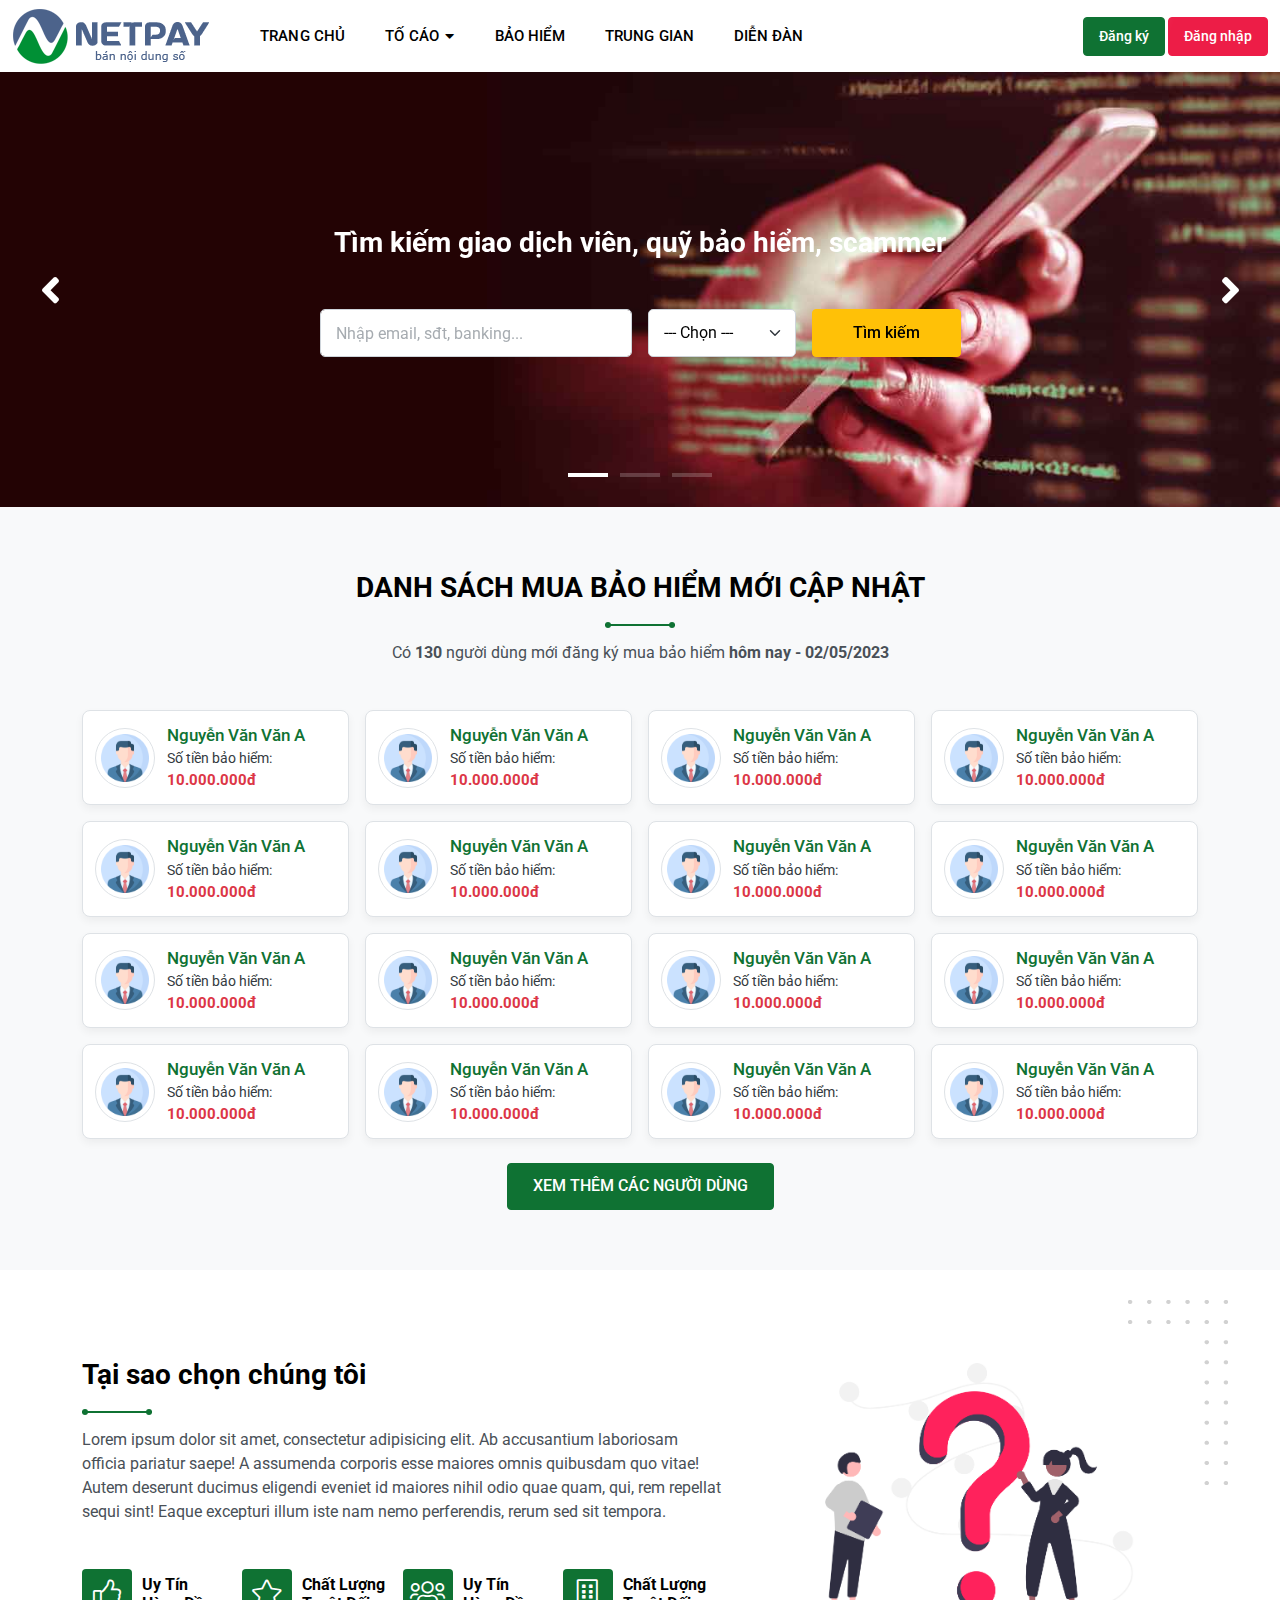
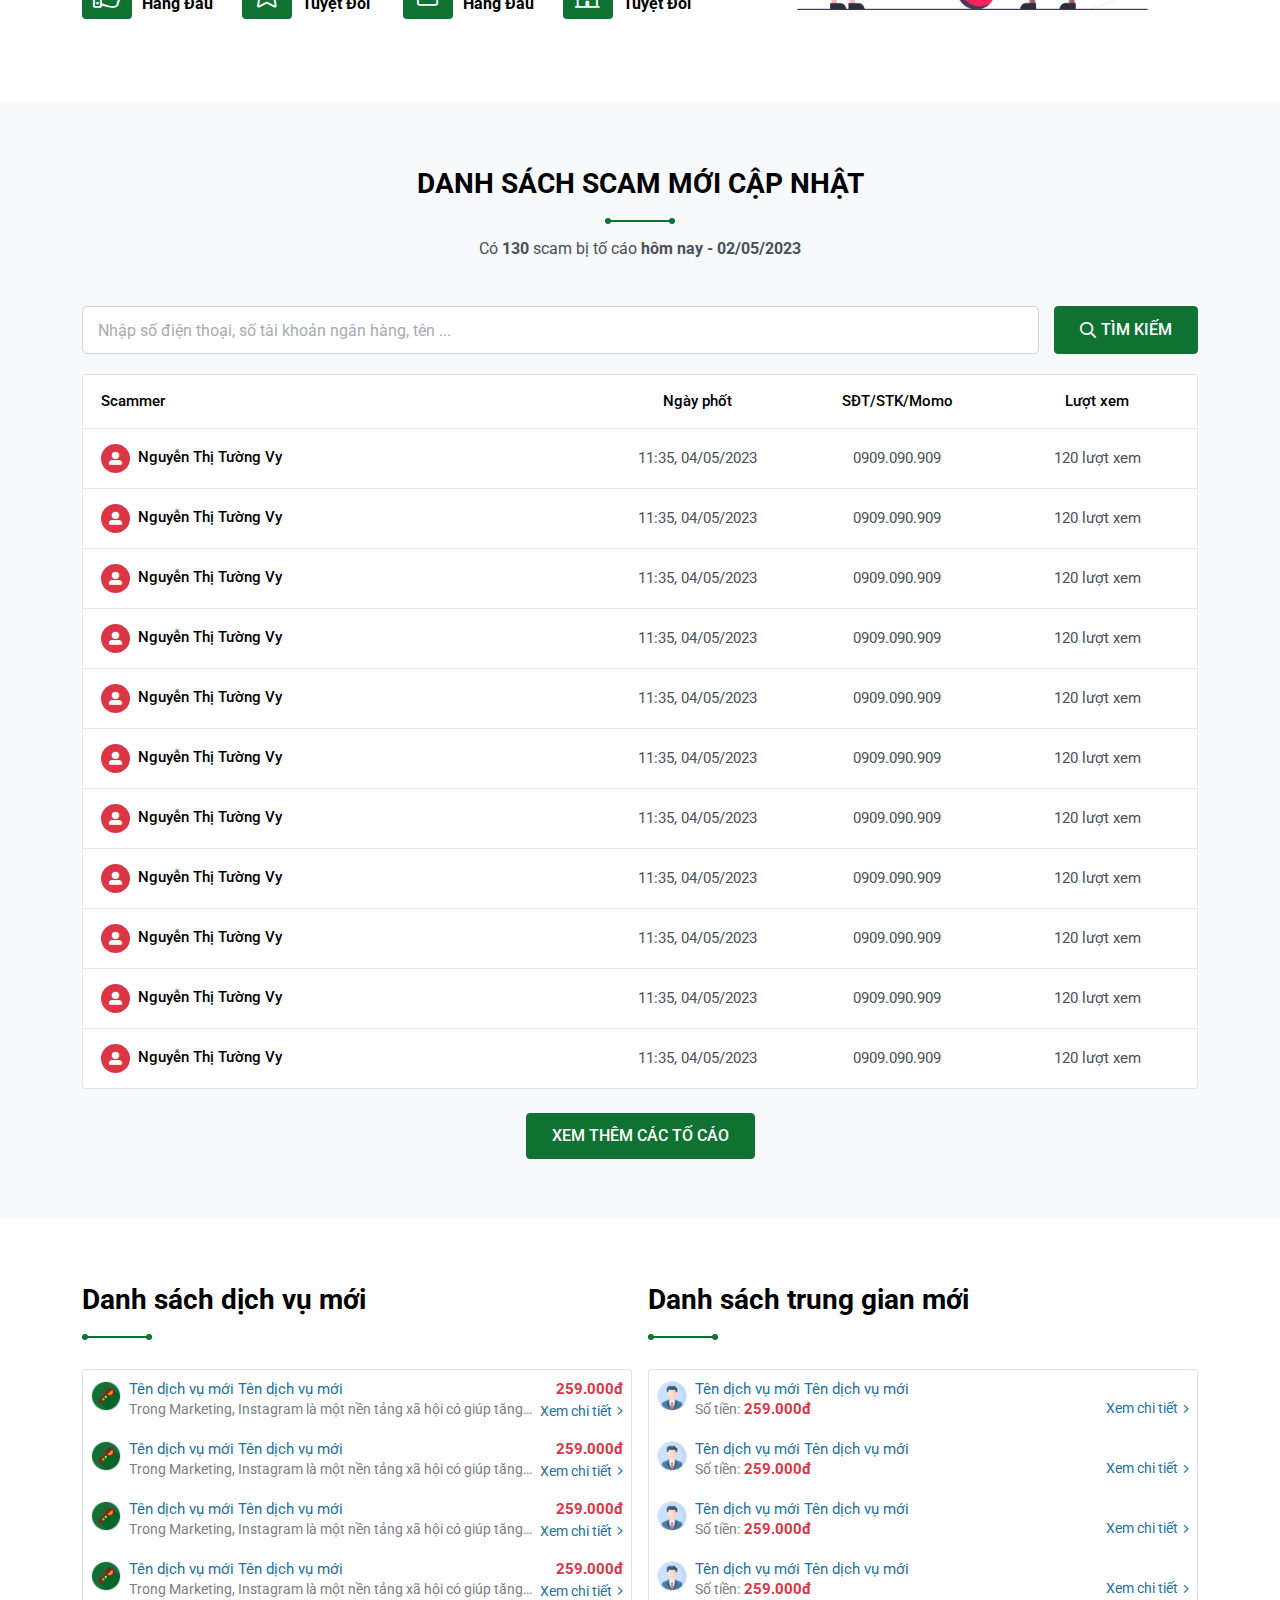
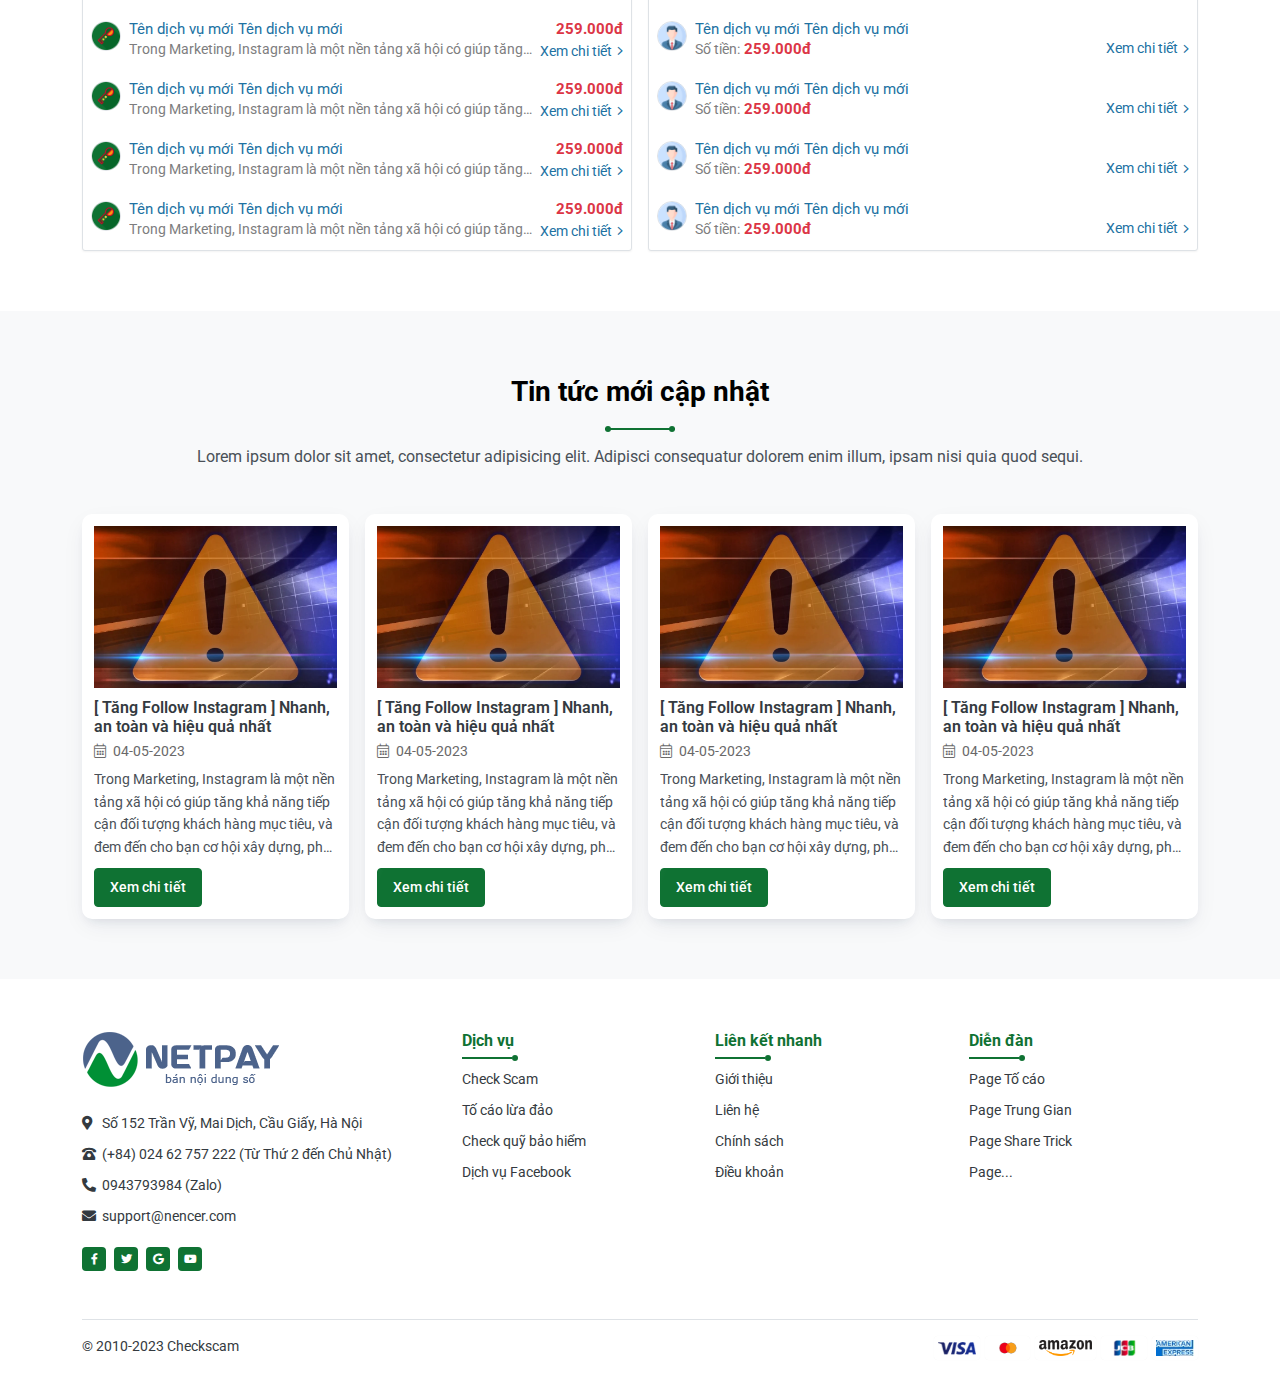
==== commit fa7f2730: "Update" ====
--- a/index.html
+++ b/index.html
@@ -784,9 +784,70 @@
                                     Tên dịch vụ mới Tên dịch vụ mới
                                 </div>
                                 <div class="service-item_desc limit">
-                                    Lorem ipsum dolor sit amet, consectetur adipisicing elit. Consequatur debitis
-                                    dolor
-                                    expedita, iure laborum minus obcaecati provident quaerat velit voluptatum!
+									Trong Marketing, Instagram là một nền tảng xã hội có giúp tăng khả năng tiếp cận đối tượng khách hàng mục tiêu, và đem đến cho
+                                </div>
+                            </div>
+                            <div class="service-item_meta">
+                                <div class="service-item_price">
+                                    259.000đ
+                                </div>
+                                <div class="service-item_link">
+                                    Xem chi tiết <i class="fal fa-angle-right"></i>
+                                </div>
+                            </div>
+                        </a>
+						<a href="" class="service-item">
+							<div class="service-item_icon">
+								<img src="./assets/images/service.png" alt="">
+							</div>
+							<div class="service-item_content">
+								<div class="service-item_title limit">
+									Tên dịch vụ mới Tên dịch vụ mới
+								</div>
+								<div class="service-item_desc limit">
+									Trong Marketing, Instagram là một nền tảng xã hội có giúp tăng khả năng tiếp cận đối tượng khách hàng mục tiêu, và đem đến cho
+								</div>
+							</div>
+							<div class="service-item_meta">
+								<div class="service-item_price">
+									259.000đ
+								</div>
+								<div class="service-item_link">
+									Xem chi tiết <i class="fal fa-angle-right"></i>
+								</div>
+							</div>
+						</a>
+						<a href="" class="service-item">
+							<div class="service-item_icon">
+								<img src="./assets/images/service.png" alt="">
+							</div>
+							<div class="service-item_content">
+								<div class="service-item_title limit">
+									Tên dịch vụ mới Tên dịch vụ mới
+								</div>
+								<div class="service-item_desc limit">
+									Trong Marketing, Instagram là một nền tảng xã hội có giúp tăng khả năng tiếp cận đối tượng khách hàng mục tiêu, và đem đến cho
+								</div>
+							</div>
+							<div class="service-item_meta">
+								<div class="service-item_price">
+									259.000đ
+								</div>
+								<div class="service-item_link">
+									Xem chi tiết <i class="fal fa-angle-right"></i>
+								</div>
+							</div>
+						</a>
+                        <a href="" class="service-item">
+                            <div class="service-item_icon">
+                                <img src="./assets/images/service.png" alt="">
+                            </div>
+                            <div class="service-item_content">
+                                <div class="service-item_title limit">
+                                    Tên dịch vụ mới Tên dịch vụ mới
+                                </div>
+                                <div class="service-item_desc limit">
+									Trong Marketing, Instagram là một nền tảng xã hội có giúp tăng khả năng tiếp cận đối tượng khách hàng mục tiêu, và đem đến cho
                                 </div>
                             </div>
                             <div class="service-item_meta">
@@ -807,9 +868,7 @@
                                     Tên dịch vụ mới Tên dịch vụ mới
                                 </div>
                                 <div class="service-item_desc limit">
-                                    Lorem ipsum dolor sit amet, consectetur adipisicing elit. Consequatur debitis
-                                    dolor
-                                    expedita, iure laborum minus obcaecati provident quaerat velit voluptatum!
+									Trong Marketing, Instagram là một nền tảng xã hội có giúp tăng khả năng tiếp cận đối tượng khách hàng mục tiêu, và đem đến cho
                                 </div>
                             </div>
                             <div class="service-item_meta">
@@ -830,9 +889,7 @@
                                     Tên dịch vụ mới Tên dịch vụ mới
                                 </div>
                                 <div class="service-item_desc limit">
-                                    Lorem ipsum dolor sit amet, consectetur adipisicing elit. Consequatur debitis
-                                    dolor
-                                    expedita, iure laborum minus obcaecati provident quaerat velit voluptatum!
+									Trong Marketing, Instagram là một nền tảng xã hội có giúp tăng khả năng tiếp cận đối tượng khách hàng mục tiêu, và đem đến cho
                                 </div>
                             </div>
                             <div class="service-item_meta">
@@ -853,9 +910,7 @@
                                     Tên dịch vụ mới Tên dịch vụ mới
                                 </div>
                                 <div class="service-item_desc limit">
-                                    Lorem ipsum dolor sit amet, consectetur adipisicing elit. Consequatur debitis
-                                    dolor
-                                    expedita, iure laborum minus obcaecati provident quaerat velit voluptatum!
+									Trong Marketing, Instagram là một nền tảng xã hội có giúp tăng khả năng tiếp cận đối tượng khách hàng mục tiêu, và đem đến cho
                                 </div>
                             </div>
                             <div class="service-item_meta">
@@ -876,32 +931,7 @@
                                     Tên dịch vụ mới Tên dịch vụ mới
                                 </div>
                                 <div class="service-item_desc limit">
-                                    Lorem ipsum dolor sit amet, consectetur adipisicing elit. Consequatur debitis
-                                    dolor
-                                    expedita, iure laborum minus obcaecati provident quaerat velit voluptatum!
-                                </div>
-                            </div>
-                            <div class="service-item_meta">
-                                <div class="service-item_price">
-                                    259.000đ
-                                </div>
-                                <div class="service-item_link">
-                                    Xem chi tiết <i class="fal fa-angle-right"></i>
-                                </div>
-                            </div>
-                        </a>
-                        <a href="" class="service-item">
-                            <div class="service-item_icon">
-                                <img src="./assets/images/service.png" alt="">
-                            </div>
-                            <div class="service-item_content">
-                                <div class="service-item_title limit">
-                                    Tên dịch vụ mới Tên dịch vụ mới
-                                </div>
-                                <div class="service-item_desc limit">
-                                    Lorem ipsum dolor sit amet, consectetur adipisicing elit. Consequatur debitis
-                                    dolor
-                                    expedita, iure laborum minus obcaecati provident quaerat velit voluptatum!
+									Trong Marketing, Instagram là một nền tảng xã hội có giúp tăng khả năng tiếp cận đối tượng khách hàng mục tiêu, và đem đến cho
                                 </div>
                             </div>
                             <div class="service-item_meta">
@@ -933,7 +963,7 @@
                                 </div>
                                 <div class="service-item_meta">
                                     <div class="service-item_price">
-                                        <small class="text-muted fw-normal">Số tiền:</small> 259.000đ
+                                        <small class="fw-normal">Số tiền:</small> 259.000đ
                                     </div>
                                     <div class="service-item_link">
                                         Xem chi tiết <i class="fal fa-angle-right"></i>
@@ -941,6 +971,42 @@
                                 </div>
                             </div>
                         </a>
+						<a href="" class="service-item">
+							<div class="service-item_icon">
+								<img src="./assets/images/profile.png" alt="">
+							</div>
+							<div class="service-item_content">
+								<div class="service-item_title limit">
+									Tên dịch vụ mới Tên dịch vụ mới
+								</div>
+								<div class="service-item_meta">
+									<div class="service-item_price">
+										<small class="fw-normal">Số tiền:</small> 259.000đ
+									</div>
+									<div class="service-item_link">
+										Xem chi tiết <i class="fal fa-angle-right"></i>
+									</div>
+								</div>
+							</div>
+						</a>
+						<a href="" class="service-item">
+							<div class="service-item_icon">
+								<img src="./assets/images/profile.png" alt="">
+							</div>
+							<div class="service-item_content">
+								<div class="service-item_title limit">
+									Tên dịch vụ mới Tên dịch vụ mới
+								</div>
+								<div class="service-item_meta">
+									<div class="service-item_price">
+										<small class="fw-normal">Số tiền:</small> 259.000đ
+									</div>
+									<div class="service-item_link">
+										Xem chi tiết <i class="fal fa-angle-right"></i>
+									</div>
+								</div>
+							</div>
+						</a>
                         <a href="" class="service-item">
                             <div class="service-item_icon">
                                 <img src="./assets/images/profile.png" alt="">
@@ -951,7 +1017,7 @@
                                 </div>
                                 <div class="service-item_meta">
                                     <div class="service-item_price">
-                                        <small class="text-muted fw-normal">Số tiền:</small> 259.000đ
+                                        <small class="fw-normal">Số tiền:</small> 259.000đ
                                     </div>
                                     <div class="service-item_link">
                                         Xem chi tiết <i class="fal fa-angle-right"></i>
@@ -969,7 +1035,7 @@
                                 </div>
                                 <div class="service-item_meta">
                                     <div class="service-item_price">
-                                        <small class="text-muted fw-normal">Số tiền:</small> 259.000đ
+                                        <small class="fw-normal">Số tiền:</small> 259.000đ
                                     </div>
                                     <div class="service-item_link">
                                         Xem chi tiết <i class="fal fa-angle-right"></i>
@@ -987,7 +1053,7 @@
                                 </div>
                                 <div class="service-item_meta">
                                     <div class="service-item_price">
-                                        <small class="text-muted fw-normal">Số tiền:</small> 259.000đ
+                                        <small class="fw-normal">Số tiền:</small> 259.000đ
                                     </div>
                                     <div class="service-item_link">
                                         Xem chi tiết <i class="fal fa-angle-right"></i>
@@ -1005,7 +1071,7 @@
                                 </div>
                                 <div class="service-item_meta">
                                     <div class="service-item_price">
-                                        <small class="text-muted fw-normal">Số tiền:</small> 259.000đ
+                                        <small class="fw-normal">Số tiền:</small> 259.000đ
                                     </div>
                                     <div class="service-item_link">
                                         Xem chi tiết <i class="fal fa-angle-right"></i>
@@ -1023,7 +1089,7 @@
                                 </div>
                                 <div class="service-item_meta">
                                     <div class="service-item_price">
-                                        <small class="text-muted fw-normal">Số tiền:</small> 259.000đ
+                                        <small class="fw-normal">Số tiền:</small> 259.000đ
                                     </div>
                                     <div class="service-item_link">
                                         Xem chi tiết <i class="fal fa-angle-right"></i>
--- a/assets/css/style.css
+++ b/assets/css/style.css
@@ -788,9 +788,11 @@
 .services-list {
 	display: flex;
 	flex-direction: column;
-	box-shadow: 0 4px 8px rgba(0, 0, 0, .05);
+	box-shadow: 0 1px 2px rgba(0, 0, 0, .05);
 	background-color: var(--bs-white);
 	border: 1px solid var(--bs-gray-300);
+	border-radius: 3px;
+	overflow: hidden;
 }
 
 .services-list .service-item {
@@ -798,11 +800,7 @@
 	gap: 8px;
 	transition: var(--transition-default);
 	padding: 8px;
-	height: 73px;
-}
-
-.services-list .service-item + .service-item {
-	border-top: 1px solid var(--bs-gray-100);
+	height: 60px;
 }
 
 .services-list .service-item .service-item_icon {
@@ -815,6 +813,7 @@
 	border-radius: 50%;
 	flex-shrink: 0;
 	position: relative;
+	top: 3px;
 }
 
 .services-list .service-item .service-item_icon img {
@@ -824,22 +823,22 @@
 .services-list .service-item .service-item_content {
 	display: flex;
 	flex-direction: column;
-	justify-content: space-between;
 	width: 100%;
 }
 
 .services-list .service-item .service-item_content .service-item_title {
-	color: var(--bs-gray-800);
-	font-weight: 500;
-	--font-size: 1.15em;
+	color: #2071a2;
+	--font-size: 1.1em;
 	--line-height: inherit;
 	--line: 1;
 	transition: var(--transition-default);
+	line-height: var(--line-height);
+	height: auto;
 }
 
 .services-list .service-item .service-item_content .service-item_desc {
-	color: var(--bs-gray-600);
-	--line: 2;
+	color: #7d7d7e;
+	--line: 1;
 	--line-height: 1.2;
 	line-height: var(--line-height);
 	height: auto;
@@ -857,11 +856,11 @@
 .services-list .service-item .service-item_meta .service-item_price {
 	font-weight: 700;
 	color: var(--bs-danger);
-	font-size: 1.2em;
+	font-size: 1.1em;
 }
 
 .services-list .service-item .service-item_meta .service-item_link {
-	color: var(--bs-link-color);
+	color: #2071a2;
 	display: flex;
 	align-items: center;
 	justify-content: flex-end;
@@ -869,6 +868,7 @@
 	transition: var(--transition-default);
 	margin-top: auto;
 	white-space: nowrap;
+	font-size: 0.975em;
 }
 
 .services-list .service-item .service-item_meta .service-item_link > i {
@@ -882,6 +882,7 @@
 .services-list.services-list_2 .service-item .service-item_meta {
 	margin-top: 0;
 	flex-direction: row;
+	line-height: 1;
 }
 
 .services-list.services-list_2 .service-item .service-item_meta .service-item_link {
@@ -890,6 +891,7 @@
 
 .services-list.services-list_2 .service-item .service-item_meta .service-item_price small {
 	font-size: 14px;
+	color: #7d7d7e;
 }
 
 .services-list .service-item:hover {
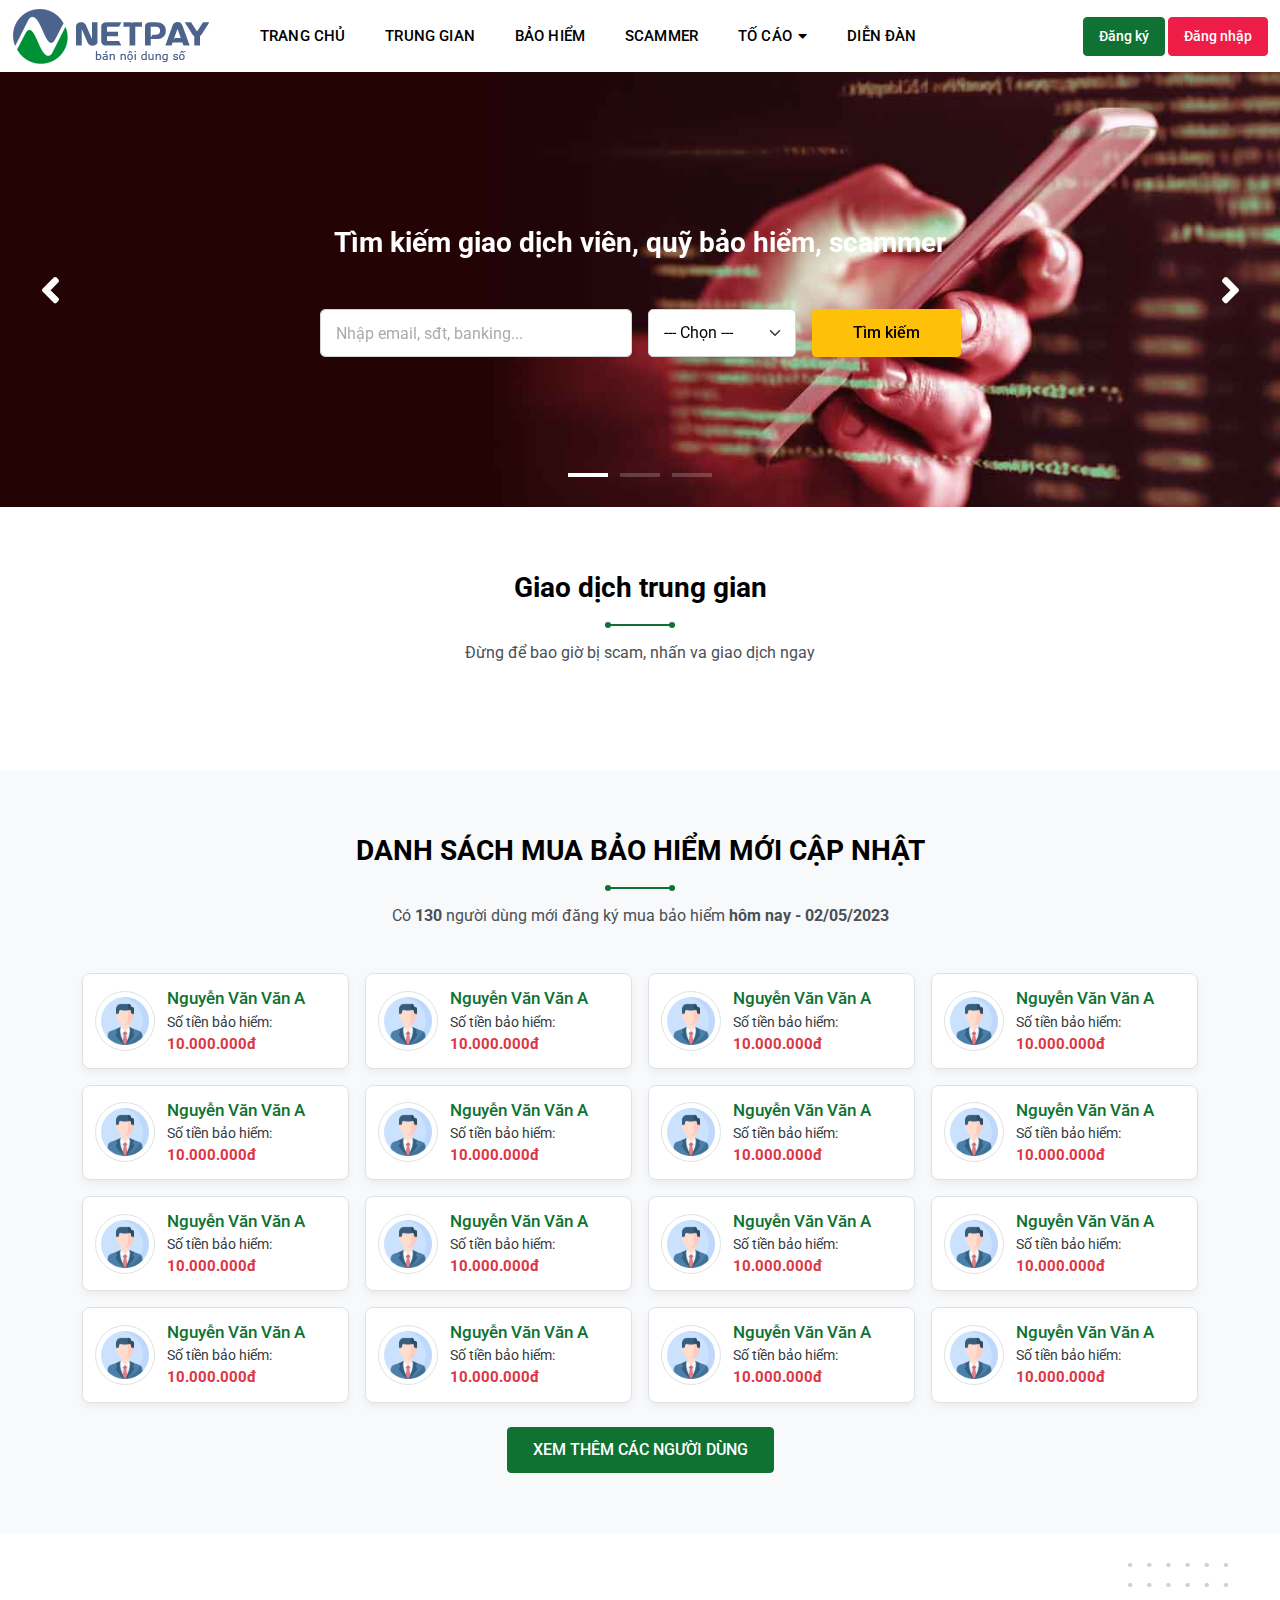
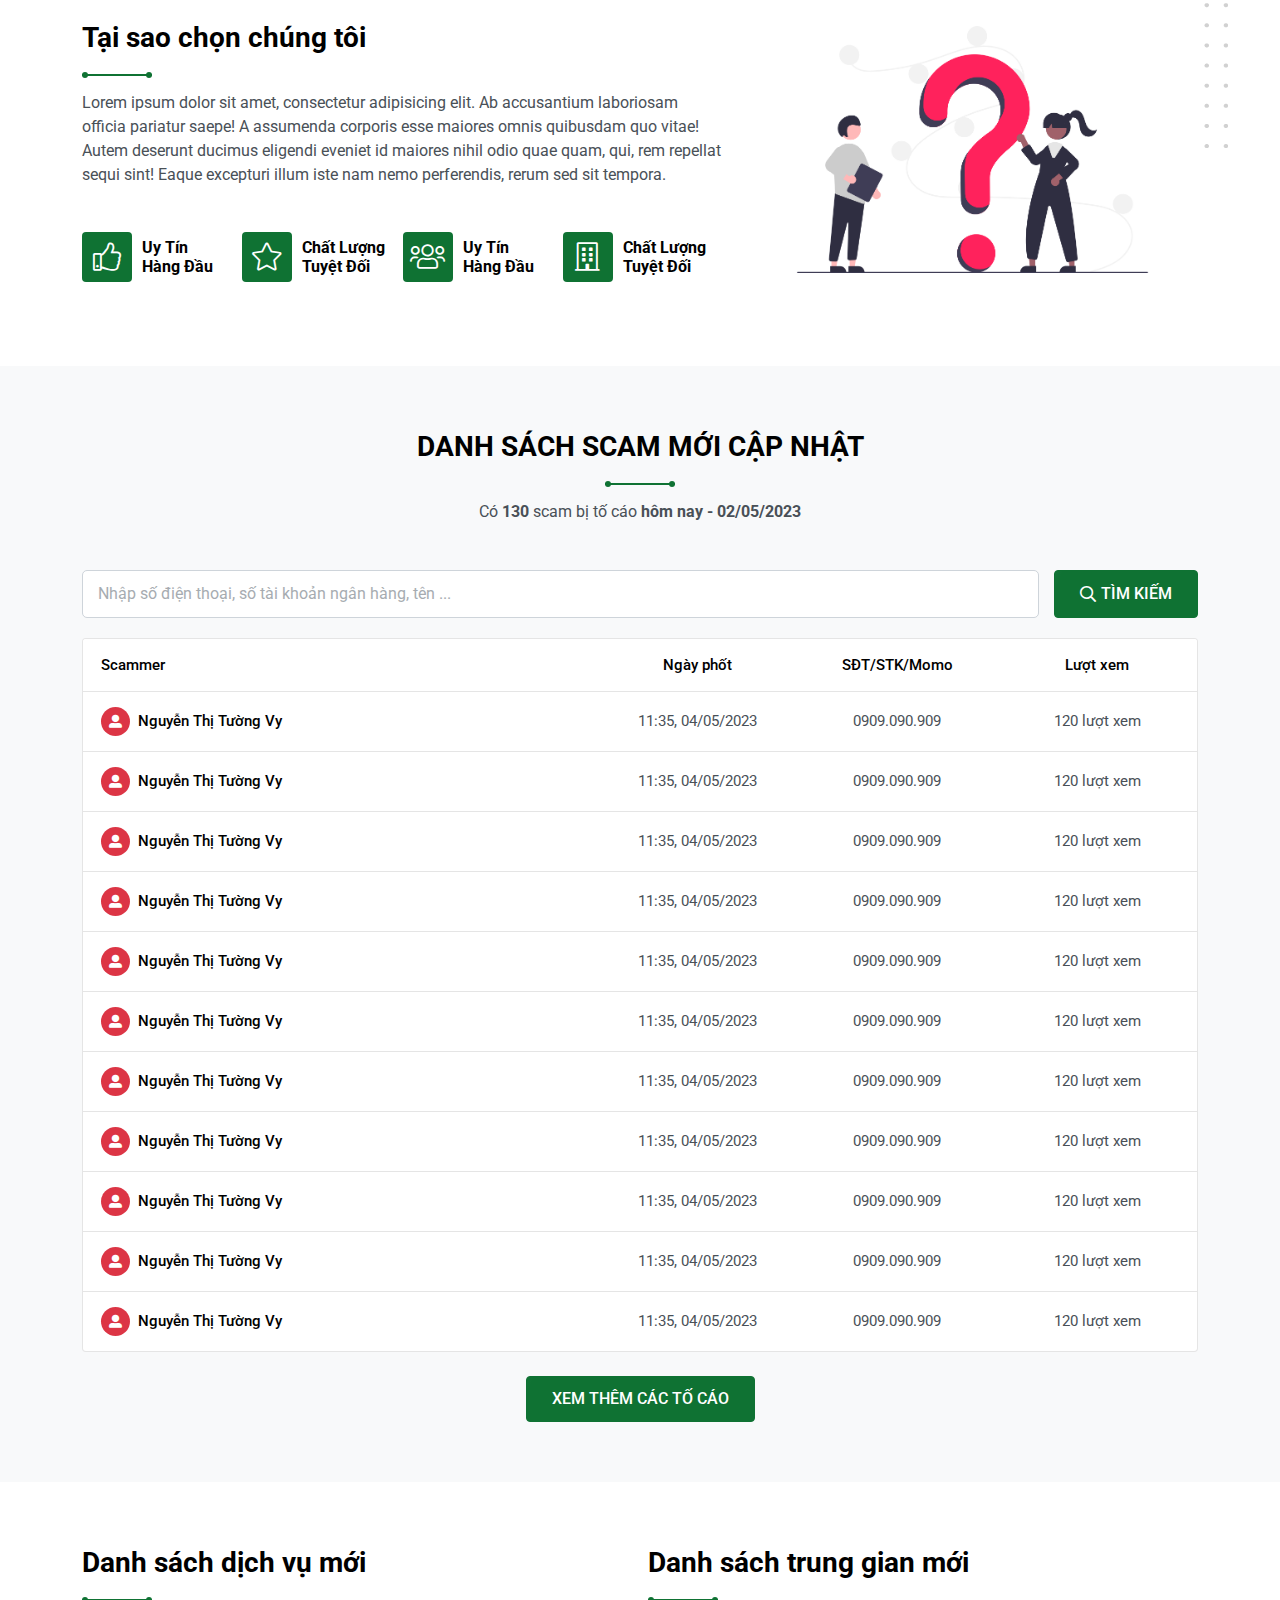
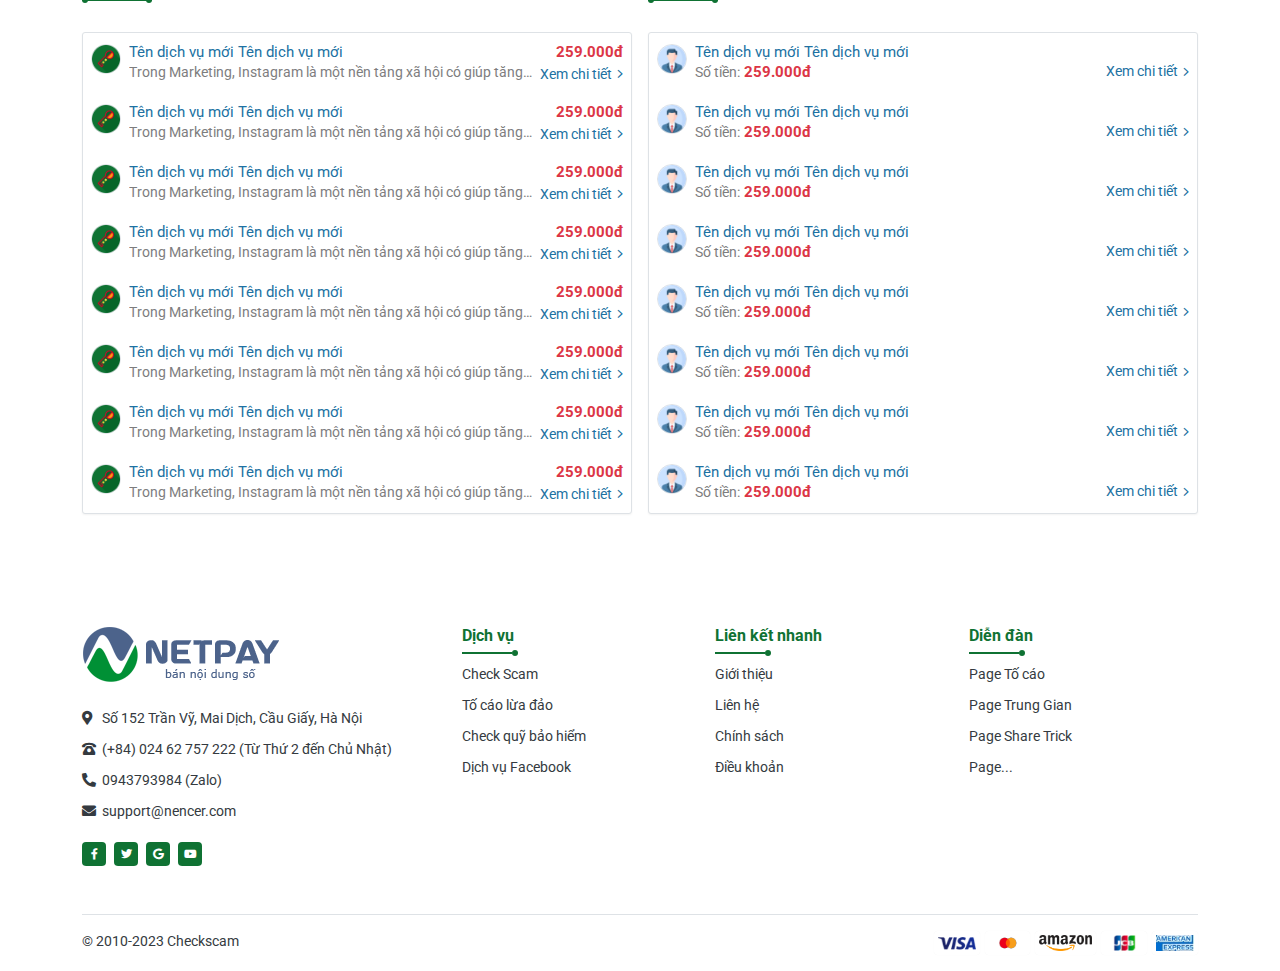
==== commit cb0bfe26: "Update" ====
--- a/index.html
+++ b/index.html
@@ -2,800 +2,840 @@
 <html lang="vi">
 
 <head>
-    <meta charset="UTF-8">
-    <meta name="viewport"
-          content="width=device-width, user-scalable=no, initial-scale=1.0, maximum-scale=1.0, minimum-scale=1.0">
+	<meta charset="UTF-8">
+	<meta name="viewport"
+		  content="width=device-width, user-scalable=no, initial-scale=1.0, maximum-scale=1.0, minimum-scale=1.0">
 
-    <title>CheckScam V3</title>
-    <meta name="description" content="CheckScam V3">
-    <meta name="author" content="">
+	<title>CheckScam V3</title>
+	<meta name="description" content="CheckScam V3">
+	<meta name="author" content="">
 
-    <meta property="og:title" content="CheckScam V3">
-    <meta property="og:type" content="website">
-    <meta property="og:url" content="">
-    <meta property="og:description" content="CheckScam V3">
-    <meta property="og:image" content="">
+	<meta property="og:title" content="CheckScam V3">
+	<meta property="og:type" content="website">
+	<meta property="og:url" content="">
+	<meta property="og:description" content="CheckScam V3">
+	<meta property="og:image" content="">
 
-    <link rel="preconnect" href="https://fonts.googleapis.com">
-    <link rel="preconnect" href="https://fonts.gstatic.com" crossorigin>
-    <link
-            href="https://fonts.googleapis.com/css2?family=Roboto:ital,wght@0,100;0,300;0,400;0,500;0,700;0,900;1,100;1,300;1,400;1,500;1,700;1,900&display=swap"
-            rel="stylesheet">
+	<link rel="preconnect" href="https://fonts.googleapis.com">
+	<link rel="preconnect" href="https://fonts.gstatic.com" crossorigin>
+	<link
+			href="https://fonts.googleapis.com/css2?family=Roboto:ital,wght@0,100;0,300;0,400;0,500;0,700;0,900;1,100;1,300;1,400;1,500;1,700;1,900&display=swap"
+			rel="stylesheet">
 
-    <link rel="icon" href="./assets/images/favicon.png">
-    <link rel="apple-touch-icon" href="./assets/images/favicon.png">
-    <link rel="stylesheet" href="./assets/plugins/bootstrap/css/bootstrap.min.css">
-    <link rel="stylesheet" href="./assets/plugins/swiper/swiper-bundle.min.css">
-    <link rel="stylesheet" href="./assets/plugins/fancybox/fancybox.min.css">
-    <link rel="stylesheet" href="./assets/fonts/fontawesome/css/all.min.css">
-    <link rel="stylesheet" href="./assets/css/base.css">
-    <link rel="stylesheet" href="./assets/css/style.css">
+	<link rel="icon" href="./assets/images/favicon.png">
+	<link rel="apple-touch-icon" href="./assets/images/favicon.png">
+	<link rel="stylesheet" href="./assets/plugins/bootstrap/css/bootstrap.min.css">
+	<link rel="stylesheet" href="./assets/plugins/swiper/swiper-bundle.min.css">
+	<link rel="stylesheet" href="./assets/plugins/fancybox/fancybox.min.css">
+	<link rel="stylesheet" href="./assets/fonts/fontawesome/css/all.min.css">
+	<link rel="stylesheet" href="./assets/css/base.css">
+	<link rel="stylesheet" href="./assets/css/style.css">
 
-    <style>
-        :root {
-            --primary-color: #0f7233;
-            --primary-hover: #158a3f;
-            --primary-rgb: 15, 114, 51;
-        }
-    </style>
+	<style>
+		:root {
+			--primary-color: #0f7233;
+			--primary-hover: #158a3f;
+			--primary-rgb: 15, 114, 51;
+		}
+	</style>
 </head>
 
 <body>
 <header id="header" class="header">
-    <div class="header-main">
-        <div class="container-fluid">
-            <div class="header-grid">
-                <div class="header-logo">
-                    <a href="index.html" class="d-inline-block align-middle">
-                        <img src="./assets/images/logo.png" class="img-fluid" alt="">
-                    </a>
-                </div>
-                <div class="header-navigation">
-                    <ul class="header-navigation_list">
-                        <li class="header-navigation_item">
-                            <a href="index.html" class="header-navigation_item--link">
-                                Trang chủ
-                            </a>
-                        </li>
-                        <li class="header-navigation_item">
-                            <a href="to-cao.html" class="header-navigation_item--link">
-                                Tố cáo <i class="fas fa-caret-down header-navigation_item--icon"></i>
-                            </a>
-                            <ul class="header-navigation_sub--list">
-                                <li class="header-navigation_sub--item">
-                                    <a href="" class="header-navigation_sub--item---link">
-                                        Tố cáo 1
-                                    </a>
-                                </li>
-                                <li class="header-navigation_sub--item">
-                                    <a href="" class="header-navigation_sub--item---link">
-                                        Tố cáo 2
-                                    </a>
-                                </li>
-                                <li class="header-navigation_sub--item">
-                                    <a href="" class="header-navigation_sub--item---link">
-                                        Tố cáo 3
-                                    </a>
-                                </li>
-                            </ul>
-                        </li>
-                        <li class="header-navigation_item">
-                            <a href="bao-hiem.html" class="header-navigation_item--link">
-                                Bảo hiểm
-                            </a>
-                        </li>
-                        <li class="header-navigation_item">
-                            <a href="trung-gian.html" class="header-navigation_item--link">
-                                Trung gian
-                            </a>
-                        </li>
-                        <li class="header-navigation_item">
-                            <a href="forum.html" class="header-navigation_item--link">
-                                Diễn đàn
-                            </a>
-                        </li>
-                    </ul>
-                </div>
-                <div class="header-button">
-                    <a href="" class="button-theme button-theme_primary">Đăng ký</a>
+	<div class="header-main">
+		<div class="container-fluid">
+			<div class="header-grid">
+				<div class="header-logo">
+					<a href="index.html" class="d-inline-block align-middle">
+						<img src="./assets/images/logo.png" class="img-fluid" alt="">
+					</a>
+				</div>
+				<div class="header-navigation">
+					<ul class="header-navigation_list">
+						<li class="header-navigation_item">
+							<a href="" class="header-navigation_item--link">
+								Trang chủ
+							</a>
+						</li>
+						<li class="header-navigation_item">
+							<a href="" class="header-navigation_item--link">
+								Trung gian
+							</a>
+						</li>
+						<li class="header-navigation_item">
+							<a href="" class="header-navigation_item--link">
+								Bảo hiểm
+							</a>
+						</li>
+						<li class="header-navigation_item">
+							<a href="" class="header-navigation_item--link">
+								Scammer
+							</a>
+						</li>
+						<li class="header-navigation_item">
+							<a href="to-cao.html" class="header-navigation_item--link">
+								Tố cáo <i class="fas fa-caret-down header-navigation_item--icon"></i>
+							</a>
+							<ul class="header-navigation_sub--list">
+								<li class="header-navigation_sub--item">
+									<a href="" class="header-navigation_sub--item---link">
+										Tố cáo 1
+									</a>
+								</li>
+								<li class="header-navigation_sub--item">
+									<a href="" class="header-navigation_sub--item---link">
+										Tố cáo 2
+									</a>
+								</li>
+								<li class="header-navigation_sub--item">
+									<a href="" class="header-navigation_sub--item---link">
+										Tố cáo 3
+									</a>
+								</li>
+							</ul>
+						</li>
+						<li class="header-navigation_item">
+							<a href="" class="header-navigation_item--link">
+								Diễn đàn
+							</a>
+						</li>
+					</ul>
+				</div>
+				<div class="header-button">
+					<a href="" class="button-theme button-theme_primary">Đăng ký</a>
                     <a href="" class="button-theme button-theme_secondary">Đăng nhập</a>
-                </div>
-            </div>
-        </div>
-    </div>
+					<!--
+					<div class="header-button_list">
+						<a href="javascript:void(0)" class="button-theme button-theme_outlinePrimary">
+							<i class="fas fa-wallet"></i>
+							Số dư:&nbsp;<b>100.000đ</b>
+						</a>
+						<div class="header-button_dropdown">
+							<a href="javascript:void(0)" class="button-theme button-theme_secondary">Tài khoản</a>
+							<ul class="list-unstyled mb-0">
+								<li>
+									<a href="" class="header-navigation_sub--item---link">
+										<i class="fas fa-exclamation-circle"></i>Lịch sử tố cáo
+									</a>
+								</li>
+								<li>
+									<a href="" class="header-navigation_sub--item---link">
+										<i class="fas fa-history"></i>Lịch sử giao dịch
+									</a>
+								</li>
+								<li>
+									<a href="" class="header-navigation_sub--item---link">
+										<i class="fas fa-file-invoice-dollar"></i>Nạp tiền
+									</a>
+								</li>
+								<li>
+									<a href="" class="header-navigation_sub--item---link">
+										<i class="fas fa-address-card"></i>Thông tin tài khoản
+									</a>
+								</li>
+								<li>
+									<a href="" class="header-navigation_sub--item---link">
+										<i class="fas fa-lock-alt"></i>Đổi mật khẩu
+									</a>
+								</li>
+								<li>
+									<a href="" class="header-navigation_sub--item---link">
+										<i class="fas fa-sign-out-alt"></i>Đăng xuất
+									</a>
+								</li>
+							</ul>
+						</div>
+					</div>
+                    -->
+				</div>
+			</div>
+		</div>
+	</div>
 </header>
 <main id="main" class="main">
-    <div class="section-form">
-        <div class="section-form_slider" id="slider-hero">
-            <div class="swiper">
-                <div class="swiper-wrapper">
-                    <div class="swiper-slide">
-                        <div class="section-form_bg background-cover"
-                             style="background-image: url('./assets/images/background.jpg')"></div>
-                    </div>
-                    <div class="swiper-slide">
-                        <div class="section-form_bg background-cover"
-                             style="background-image: url('./assets/images/background2.jpg')"></div>
-                    </div>
-                    <div class="swiper-slide">
-                        <div class="section-form_bg background-cover"
-                             style="background-image: url('./assets/images/background.jpg')"></div>
-                    </div>
-                </div>
-            </div>
-            <div class="slider-button_prev">
-                <i class="fas fa-angle-left"></i>
-            </div>
-            <div class="slider-button_next">
-                <i class="fas fa-angle-right"></i>
-            </div>
+	<div class="section-form">
+		<div class="section-form_slider" id="slider-hero">
+			<div class="swiper">
+				<div class="swiper-wrapper">
+					<div class="swiper-slide">
+						<div class="section-form_bg background-cover"
+							 style="background-image: url('./assets/images/background.jpg')"></div>
+					</div>
+					<div class="swiper-slide">
+						<div class="section-form_bg background-cover"
+							 style="background-image: url('./assets/images/background2.jpg')"></div>
+					</div>
+					<div class="swiper-slide">
+						<div class="section-form_bg background-cover"
+							 style="background-image: url('./assets/images/background.jpg')"></div>
+					</div>
+				</div>
+			</div>
+			<div class="slider-button_prev">
+				<i class="fas fa-angle-left"></i>
+			</div>
+			<div class="slider-button_next">
+				<i class="fas fa-angle-right"></i>
+			</div>
 			<div class="slider-pagination"></div>
-        </div>
-        <div class="section-form_inner position-relative zi-2">
-            <div class="container">
-                <div class="section-heading">
-                    <div class="heading-title">
-                        Tìm kiếm giao dịch viên, quỹ bảo hiểm, scammer
-                    </div>
-                </div>
-                <div class="row justify-content-center">
-                    <div class="col-xl-7 col-lg-10 col-sm-8">
-                        <form action="" class="form-theme">
-                            <div class="form-inner d-block">
-                                <div class="row g-3">
-                                    <div class="col-lg-6">
-                                        <input type="text" class="form-control"
-                                               placeholder="Nhập email, sđt, banking...">
-                                    </div>
-                                    <div class="col-lg-3">
-                                        <select name="" class="form-select" id="">
-                                            <option value="">
-                                                --- Chọn ---
-                                            </option>
-                                            <option value="">
-                                                Giao dịch viên
-                                            </option>
-                                            <option value="">
-                                                Quỹ bảo hiểm
-                                            </option>
-                                            <option value="">
-                                                Scammer
-                                            </option>
-                                        </select>
-                                    </div>
-                                    <div class="col-lg-3">
-                                        <button type="submit"
-                                                class="button-theme button-theme_warning button-theme_medium w-100 text-center">
+		</div>
+		<div class="section-form_inner position-relative zi-2">
+			<div class="container">
+				<div class="section-heading">
+					<div class="heading-title">
+						Tìm kiếm giao dịch viên, quỹ bảo hiểm, scammer
+					</div>
+				</div>
+				<div class="row justify-content-center">
+					<div class="col-xl-7 col-lg-10 col-sm-8">
+						<form action="" class="form-theme">
+							<div class="form-inner d-block">
+								<div class="row g-3">
+									<div class="col-lg-6">
+										<input type="text" class="form-control"
+											   placeholder="Nhập email, sđt, banking...">
+									</div>
+									<div class="col-lg-3">
+										<select name="" class="form-select" id="">
+											<option value="">
+												--- Chọn ---
+											</option>
+											<option value="">
+												Giao dịch viên
+											</option>
+											<option value="">
+												Quỹ bảo hiểm
+											</option>
+											<option value="">
+												Scammer
+											</option>
+										</select>
+									</div>
+									<div class="col-lg-3">
+										<button type="submit"
+												class="button-theme button-theme_warning button-theme_medium w-100 text-center">
 											Tìm kiếm
-                                        </button>
-                                    </div>
-                                </div>
-                            </div>
-                        </form>
-                    </div>
-                </div>
-            </div>
-        </div>
-    </div>
-    <div class="section-shield section-gap">
-        <div class="container">
-            <div class="section-heading">
-                <div class="heading-title">
-                    DANH SÁCH MUA BẢO HIỂM MỚI CẬP NHẬT
-                </div>
-                <div class="heading-line"></div>
-                <div class="heading-description">
-                    Có <b>130</b> người dùng mới đăng ký mua bảo hiểm <b>hôm nay - 02/05/2023</b>
-                </div>
-            </div>
-            <div class="row g-3">
-                <div class="col-lg-3 col-6">
-                    <div class="shield-item">
-                        <div class="shield-item_avatar">
-                            <img src="./assets/images/profile.png" alt="">
-                        </div>
-                        <div class="shield-item_content">
-                            <div class="shield-item_title limit">
-                                Nguyễn Văn Văn A
-                            </div>
-                            <div class="shield-item_price">
-                                Số tiền bảo hiểm: <b>10.000.000đ</b>
-                            </div>
-                        </div>
-                        <a href="" class="stretched-link"></a>
-                    </div>
-                </div>
-                <div class="col-lg-3 col-6">
-                    <div class="shield-item">
-                        <div class="shield-item_avatar">
-                            <img src="./assets/images/profile.png" alt="">
-                        </div>
-                        <div class="shield-item_content">
-                            <div class="shield-item_title limit">
-                                Nguyễn Văn Văn A
-                            </div>
-                            <div class="shield-item_price">
-                                Số tiền bảo hiểm: <b>10.000.000đ</b>
-                            </div>
-                        </div>
-                        <a href="" class="stretched-link"></a>
-                    </div>
-                </div>
-                <div class="col-lg-3 col-6">
-                    <div class="shield-item">
-                        <div class="shield-item_avatar">
-                            <img src="./assets/images/profile.png" alt="">
-                        </div>
-                        <div class="shield-item_content">
-                            <div class="shield-item_title limit">
-                                Nguyễn Văn Văn A
-                            </div>
-                            <div class="shield-item_price">
-                                Số tiền bảo hiểm: <b>10.000.000đ</b>
-                            </div>
-                        </div>
-                        <a href="" class="stretched-link"></a>
-                    </div>
-                </div>
-                <div class="col-lg-3 col-6">
-                    <div class="shield-item">
-                        <div class="shield-item_avatar">
-                            <img src="./assets/images/profile.png" alt="">
-                        </div>
-                        <div class="shield-item_content">
-                            <div class="shield-item_title limit">
-                                Nguyễn Văn Văn A
-                            </div>
-                            <div class="shield-item_price">
-                                Số tiền bảo hiểm: <b>10.000.000đ</b>
-                            </div>
-                        </div>
-                        <a href="" class="stretched-link"></a>
-                    </div>
-                </div>
-                <div class="col-lg-3 col-6">
-                    <div class="shield-item">
-                        <div class="shield-item_avatar">
-                            <img src="./assets/images/profile.png" alt="">
-                        </div>
-                        <div class="shield-item_content">
-                            <div class="shield-item_title limit">
-                                Nguyễn Văn Văn A
-                            </div>
-                            <div class="shield-item_price">
-                                Số tiền bảo hiểm: <b>10.000.000đ</b>
-                            </div>
-                        </div>
-                        <a href="" class="stretched-link"></a>
-                    </div>
-                </div>
-                <div class="col-lg-3 col-6">
-                    <div class="shield-item">
-                        <div class="shield-item_avatar">
-                            <img src="./assets/images/profile.png" alt="">
-                        </div>
-                        <div class="shield-item_content">
-                            <div class="shield-item_title limit">
-                                Nguyễn Văn Văn A
-                            </div>
-                            <div class="shield-item_price">
-                                Số tiền bảo hiểm: <b>10.000.000đ</b>
-                            </div>
-                        </div>
-                        <a href="" class="stretched-link"></a>
-                    </div>
-                </div>
-                <div class="col-lg-3 col-6">
-                    <div class="shield-item">
-                        <div class="shield-item_avatar">
-                            <img src="./assets/images/profile.png" alt="">
-                        </div>
-                        <div class="shield-item_content">
-                            <div class="shield-item_title limit">
-                                Nguyễn Văn Văn A
-                            </div>
-                            <div class="shield-item_price">
-                                Số tiền bảo hiểm: <b>10.000.000đ</b>
-                            </div>
-                        </div>
-                        <a href="" class="stretched-link"></a>
-                    </div>
-                </div>
-                <div class="col-lg-3 col-6">
-                    <div class="shield-item">
-                        <div class="shield-item_avatar">
-                            <img src="./assets/images/profile.png" alt="">
-                        </div>
-                        <div class="shield-item_content">
-                            <div class="shield-item_title limit">
-                                Nguyễn Văn Văn A
-                            </div>
-                            <div class="shield-item_price">
-                                Số tiền bảo hiểm: <b>10.000.000đ</b>
-                            </div>
-                        </div>
-                        <a href="" class="stretched-link"></a>
-                    </div>
-                </div>
-                <div class="col-lg-3 col-6">
-                    <div class="shield-item">
-                        <div class="shield-item_avatar">
-                            <img src="./assets/images/profile.png" alt="">
-                        </div>
-                        <div class="shield-item_content">
-                            <div class="shield-item_title limit">
-                                Nguyễn Văn Văn A
-                            </div>
-                            <div class="shield-item_price">
-                                Số tiền bảo hiểm: <b>10.000.000đ</b>
-                            </div>
-                        </div>
-                        <a href="" class="stretched-link"></a>
-                    </div>
-                </div>
-                <div class="col-lg-3 col-6">
-                    <div class="shield-item">
-                        <div class="shield-item_avatar">
-                            <img src="./assets/images/profile.png" alt="">
-                        </div>
-                        <div class="shield-item_content">
-                            <div class="shield-item_title limit">
-                                Nguyễn Văn Văn A
-                            </div>
-                            <div class="shield-item_price">
-                                Số tiền bảo hiểm: <b>10.000.000đ</b>
-                            </div>
-                        </div>
-                        <a href="" class="stretched-link"></a>
-                    </div>
-                </div>
-                <div class="col-lg-3 col-6">
-                    <div class="shield-item">
-                        <div class="shield-item_avatar">
-                            <img src="./assets/images/profile.png" alt="">
-                        </div>
-                        <div class="shield-item_content">
-                            <div class="shield-item_title limit">
-                                Nguyễn Văn Văn A
-                            </div>
-                            <div class="shield-item_price">
-                                Số tiền bảo hiểm: <b>10.000.000đ</b>
-                            </div>
-                        </div>
-                        <a href="" class="stretched-link"></a>
-                    </div>
-                </div>
-                <div class="col-lg-3 col-6">
-                    <div class="shield-item">
-                        <div class="shield-item_avatar">
-                            <img src="./assets/images/profile.png" alt="">
-                        </div>
-                        <div class="shield-item_content">
-                            <div class="shield-item_title limit">
-                                Nguyễn Văn Văn A
-                            </div>
-                            <div class="shield-item_price">
-                                Số tiền bảo hiểm: <b>10.000.000đ</b>
-                            </div>
-                        </div>
-                        <a href="" class="stretched-link"></a>
-                    </div>
-                </div>
-                <div class="col-lg-3 col-6">
-                    <div class="shield-item">
-                        <div class="shield-item_avatar">
-                            <img src="./assets/images/profile.png" alt="">
-                        </div>
-                        <div class="shield-item_content">
-                            <div class="shield-item_title limit">
-                                Nguyễn Văn Văn A
-                            </div>
-                            <div class="shield-item_price">
-                                Số tiền bảo hiểm: <b>10.000.000đ</b>
-                            </div>
-                        </div>
-                        <a href="" class="stretched-link"></a>
-                    </div>
-                </div>
-                <div class="col-lg-3 col-6">
-                    <div class="shield-item">
-                        <div class="shield-item_avatar">
-                            <img src="./assets/images/profile.png" alt="">
-                        </div>
-                        <div class="shield-item_content">
-                            <div class="shield-item_title limit">
-                                Nguyễn Văn Văn A
-                            </div>
-                            <div class="shield-item_price">
-                                Số tiền bảo hiểm: <b>10.000.000đ</b>
-                            </div>
-                        </div>
-                        <a href="" class="stretched-link"></a>
-                    </div>
-                </div>
-                <div class="col-lg-3 col-6">
-                    <div class="shield-item">
-                        <div class="shield-item_avatar">
-                            <img src="./assets/images/profile.png" alt="">
-                        </div>
-                        <div class="shield-item_content">
-                            <div class="shield-item_title limit">
-                                Nguyễn Văn Văn A
-                            </div>
-                            <div class="shield-item_price">
-                                Số tiền bảo hiểm: <b>10.000.000đ</b>
-                            </div>
-                        </div>
-                        <a href="" class="stretched-link"></a>
-                    </div>
-                </div>
-                <div class="col-lg-3 col-6">
-                    <div class="shield-item">
-                        <div class="shield-item_avatar">
-                            <img src="./assets/images/profile.png" alt="">
-                        </div>
-                        <div class="shield-item_content">
-                            <div class="shield-item_title limit">
-                                Nguyễn Văn Văn A
-                            </div>
-                            <div class="shield-item_price">
-                                Số tiền bảo hiểm: <b>10.000.000đ</b>
-                            </div>
-                        </div>
-                        <a href="" class="stretched-link"></a>
-                    </div>
-                </div>
-            </div>
-            <div class="text-center mt-4">
-                <a href="" class="button-theme button-theme_primary button-theme_medium">XEM THÊM CÁC NGƯỜI
-                    DÙNG</a>
-            </div>
-        </div>
-    </div>
-    <div class="section-introduction section-gap">
-        <div class="container">
-            <div class="row align-items-center justify-content-between">
-                <div class="col-xl-7">
-                    <div class="introduction-content">
-                        <div class="section-heading text-start">
-                            <div class="heading-title">
-                                Tại sao chọn chúng tôi
-                            </div>
-                            <div class="heading-line"></div>
-                            <div class="heading-description">
-                                Lorem ipsum dolor sit amet, consectetur adipisicing elit. Ab accusantium laboriosam
-                                officia
-                                pariatur saepe! A assumenda corporis esse maiores omnis quibusdam quo vitae! Autem
-                                deserunt
-                                ducimus eligendi eveniet id maiores nihil odio quae quam, qui, rem repellat sequi
-                                sint!
-                                Eaque excepturi illum iste nam nemo perferendis, rerum sed sit tempora.
-                            </div>
-                        </div>
-                        <div class="introduction-content_icons d-flex align-items-center">
-                            <div class="introduction-content_icons--box d-flex align-items-center">
-                                <div class="box-icon">
-                                    <i class="fal fa-thumbs-up"></i>
-                                </div>
-                                <div class="box-title text-capitalize">
-                                    Uy tín <br> hàng đầu
-                                </div>
-                            </div>
-                            <div class="introduction-content_icons--box d-flex align-items-center">
-                                <div class="box-icon">
-                                    <i class="fal fa-star"></i>
-                                </div>
-                                <div class="box-title text-capitalize">
-                                    Chất lượng <br> tuyệt đối
-                                </div>
-                            </div>
-                            <div class="introduction-content_icons--box d-flex align-items-center">
-                                <div class="box-icon">
-                                    <i class="fal fa-users"></i>
-                                </div>
-                                <div class="box-title text-capitalize">
-                                    Uy tín <br> hàng đầu
-                                </div>
-                            </div>
-                            <div class="introduction-content_icons--box d-flex align-items-center">
-                                <div class="box-icon">
-                                    <i class="fal fa-building"></i>
-                                </div>
-                                <div class="box-title text-capitalize">
-                                    Chất lượng <br> tuyệt đối
-                                </div>
-                            </div>
-                        </div>
-                    </div>
-                </div>
-                <div class="col-xl-5">
-                    <div class="introduction-images d-none d-lg-flex position-relative">
-                        <div class="introduction-images_floating position-absolute">
-                            <img src="./assets/images/dots.png" width="100" height="185" class="img-fluid" alt="">
-                        </div>
-                        <div class="introduction-images_large d-inline-block ms-auto align-middle rounded-3 overflow-hidden effect-image">
-                            <img src="./assets/images/introduction/why-main.png" width="400" height="532"
-                                 class="img-fluid w-100" alt="">
-                        </div>
-                    </div>
-                </div>
-            </div>
-        </div>
-    </div>
-    <div class="section-scammer section-gap">
-        <div class="container">
-            <div class="section-heading">
-                <div class="heading-title">
-                    DANH SÁCH SCAM MỚI CẬP NHẬT
-                </div>
-                <div class="heading-line"></div>
-                <div class="heading-description">
-                    Có <b>130</b> scam bị tố cáo <b>hôm nay - 02/05/2023</b>
-                </div>
-            </div>
-            <div class="scammer-form">
-                <form action="" class="form-theme">
-                    <div class="form-inner">
-                        <input type="text" class="form-control"
-                               placeholder="Nhập số điện thoại, số tài khoản ngân hàng, tên ...">
-                        <button type="submit" class="button-theme button-theme_primary button-theme_medium">
-                            <i class="far fa-search"></i>
-                            TÌM KIẾM
-                        </button>
-                    </div>
-                </form>
-            </div>
-            <div class="scammer-list">
-                <div class="scammer-heading scammer-item d-none d-lg-flex">
-                    <div class="scammer-column scammer-title">
-                        Scammer
-                    </div>
-                    <div class="scammer-column">
-                        Ngày phốt
-                    </div>
-                    <div class="scammer-column">
-                        SĐT/STK/Momo
-                    </div>
-                    <div class="scammer-column">
-                        Lượt xem
-                    </div>
-                </div>
-                <div class="scammer-item">
-                    <div class="scammer-column scammer-title">
-                        <span class="d-flex align-items-center justify-content-center bg-danger text-white rounded-circle p-2">
-                            <i class="fas fa-user-alt"></i>
-                        </span>
-                        Nguyễn Thị Tường Vy
-                    </div>
-                    <div class="scammer-column">
-                        11:35, 04/05/2023
-                    </div>
-                    <div class="scammer-column">
-                        0909.090.909
-                    </div>
-                    <div class="scammer-column">
-                        120 lượt xem
-                    </div>
-                    <a href="" class="stretched-link"></a>
-                </div>
-                <div class="scammer-item">
-                    <div class="scammer-column scammer-title">
-                        <span class="d-flex align-items-center justify-content-center bg-danger text-white rounded-circle p-2">
-                            <i class="fas fa-user-alt"></i>
-                        </span>
-                        Nguyễn Thị Tường Vy
-                    </div>
-                    <div class="scammer-column">
-                        11:35, 04/05/2023
-                    </div>
-                    <div class="scammer-column">
-                        0909.090.909
-                    </div>
-                    <div class="scammer-column">
-                        120 lượt xem
-                    </div>
-                    <a href="" class="stretched-link"></a>
-                </div>
-                <div class="scammer-item">
-                    <div class="scammer-column scammer-title">
-                        <span class="d-flex align-items-center justify-content-center bg-danger text-white rounded-circle p-2">
-                            <i class="fas fa-user-alt"></i>
-                        </span>
-                        Nguyễn Thị Tường Vy
-                    </div>
-                    <div class="scammer-column">
-                        11:35, 04/05/2023
-                    </div>
-                    <div class="scammer-column">
-                        0909.090.909
-                    </div>
-                    <div class="scammer-column">
-                        120 lượt xem
-                    </div>
-                    <a href="" class="stretched-link"></a>
-                </div>
-                <div class="scammer-item">
-                    <div class="scammer-column scammer-title">
-                        <span class="d-flex align-items-center justify-content-center bg-danger text-white rounded-circle p-2">
-                            <i class="fas fa-user-alt"></i>
-                        </span>
-                        Nguyễn Thị Tường Vy
-                    </div>
-                    <div class="scammer-column">
-                        11:35, 04/05/2023
-                    </div>
-                    <div class="scammer-column">
-                        0909.090.909
-                    </div>
-                    <div class="scammer-column">
-                        120 lượt xem
-                    </div>
-                    <a href="" class="stretched-link"></a>
-                </div>
-                <div class="scammer-item">
-                    <div class="scammer-column scammer-title">
-                        <span class="d-flex align-items-center justify-content-center bg-danger text-white rounded-circle p-2">
-                            <i class="fas fa-user-alt"></i>
-                        </span>
-                        Nguyễn Thị Tường Vy
-                    </div>
-                    <div class="scammer-column">
-                        11:35, 04/05/2023
-                    </div>
-                    <div class="scammer-column">
-                        0909.090.909
-                    </div>
-                    <div class="scammer-column">
-                        120 lượt xem
-                    </div>
-                    <a href="" class="stretched-link"></a>
-                </div>
-                <div class="scammer-item">
-                    <div class="scammer-column scammer-title">
-                        <span class="d-flex align-items-center justify-content-center bg-danger text-white rounded-circle p-2">
-                            <i class="fas fa-user-alt"></i>
-                        </span>
-                        Nguyễn Thị Tường Vy
-                    </div>
-                    <div class="scammer-column">
-                        11:35, 04/05/2023
-                    </div>
-                    <div class="scammer-column">
-                        0909.090.909
-                    </div>
-                    <div class="scammer-column">
-                        120 lượt xem
-                    </div>
-                    <a href="" class="stretched-link"></a>
-                </div>
-                <div class="scammer-item">
-                    <div class="scammer-column scammer-title">
-                        <span class="d-flex align-items-center justify-content-center bg-danger text-white rounded-circle p-2">
-                            <i class="fas fa-user-alt"></i>
-                        </span>
-                        Nguyễn Thị Tường Vy
-                    </div>
-                    <div class="scammer-column">
-                        11:35, 04/05/2023
-                    </div>
-                    <div class="scammer-column">
-                        0909.090.909
-                    </div>
-                    <div class="scammer-column">
-                        120 lượt xem
-                    </div>
-                    <a href="" class="stretched-link"></a>
-                </div>
-                <div class="scammer-item">
-                    <div class="scammer-column scammer-title">
-                        <span class="d-flex align-items-center justify-content-center bg-danger text-white rounded-circle p-2">
-                            <i class="fas fa-user-alt"></i>
-                        </span>
-                        Nguyễn Thị Tường Vy
-                    </div>
-                    <div class="scammer-column">
-                        11:35, 04/05/2023
-                    </div>
-                    <div class="scammer-column">
-                        0909.090.909
-                    </div>
-                    <div class="scammer-column">
-                        120 lượt xem
-                    </div>
-                    <a href="" class="stretched-link"></a>
-                </div>
-                <div class="scammer-item">
-                    <div class="scammer-column scammer-title">
-                        <span class="d-flex align-items-center justify-content-center bg-danger text-white rounded-circle p-2">
-                            <i class="fas fa-user-alt"></i>
-                        </span>
-                        Nguyễn Thị Tường Vy
-                    </div>
-                    <div class="scammer-column">
-                        11:35, 04/05/2023
-                    </div>
-                    <div class="scammer-column">
-                        0909.090.909
-                    </div>
-                    <div class="scammer-column">
-                        120 lượt xem
-                    </div>
-                    <a href="" class="stretched-link"></a>
-                </div>
-                <div class="scammer-item">
-                    <div class="scammer-column scammer-title">
-                        <span class="d-flex align-items-center justify-content-center bg-danger text-white rounded-circle p-2">
-                            <i class="fas fa-user-alt"></i>
-                        </span>
-                        Nguyễn Thị Tường Vy
-                    </div>
-                    <div class="scammer-column">
-                        11:35, 04/05/2023
-                    </div>
-                    <div class="scammer-column">
-                        0909.090.909
-                    </div>
-                    <div class="scammer-column">
-                        120 lượt xem
-                    </div>
-                    <a href="" class="stretched-link"></a>
-                </div>
-                <div class="scammer-item">
-                    <div class="scammer-column scammer-title">
-                        <span class="d-flex align-items-center justify-content-center bg-danger text-white rounded-circle p-2">
-                            <i class="fas fa-user-alt"></i>
-                        </span>
-                        Nguyễn Thị Tường Vy
-                    </div>
-                    <div class="scammer-column">
-                        11:35, 04/05/2023
-                    </div>
-                    <div class="scammer-column">
-                        0909.090.909
-                    </div>
-                    <div class="scammer-column">
-                        120 lượt xem
-                    </div>
-                    <a href="" class="stretched-link"></a>
-                </div>
-            </div>
-            <div class="text-center mt-4">
-                <a href="" class="button-theme button-theme_primary button-theme_medium">XEM THÊM CÁC TỐ CÁO</a>
-            </div>
-        </div>
-    </div>
-    <div class="section-services section-gap">
-        <div class="container">
-            <div class="row g-3">
-                <div class="col-lg-6">
-                    <div class="section-heading text-start mb-3">
-                        <div class="heading-title">
-                            Danh sách dịch vụ mới
-                        </div>
-                        <div class="heading-line"></div>
-                    </div>
-                    <div class="services-list">
-                        <a href="" class="service-item">
-                            <div class="service-item_icon">
-                                <img src="./assets/images/service.png" alt="">
-                            </div>
-                            <div class="service-item_content">
-                                <div class="service-item_title limit">
-                                    Tên dịch vụ mới Tên dịch vụ mới
-                                </div>
-                                <div class="service-item_desc limit">
-									Trong Marketing, Instagram là một nền tảng xã hội có giúp tăng khả năng tiếp cận đối tượng khách hàng mục tiêu, và đem đến cho
-                                </div>
-                            </div>
-                            <div class="service-item_meta">
-                                <div class="service-item_price">
-                                    259.000đ
-                                </div>
-                                <div class="service-item_link">
-                                    Xem chi tiết <i class="fal fa-angle-right"></i>
-                                </div>
-                            </div>
-                        </a>
+										</button>
+									</div>
+								</div>
+							</div>
+						</form>
+					</div>
+				</div>
+			</div>
+		</div>
+	</div>
+	<div class="section-box section-gap">
+		<div class="container">
+			<div class="section-heading">
+				<div class="heading-title">
+					Giao dịch trung gian
+				</div>
+				<div class="heading-line"></div>
+				<div class="heading-description">
+					Đừng để bao giờ bị scam, nhấn va giao dịch ngay
+				</div>
+			</div>
+		</div>
+	</div>
+	<div class="section-shield section-gap">
+		<div class="container">
+			<div class="section-heading">
+				<div class="heading-title">
+					DANH SÁCH MUA BẢO HIỂM MỚI CẬP NHẬT
+				</div>
+				<div class="heading-line"></div>
+				<div class="heading-description">
+					Có <b>130</b> người dùng mới đăng ký mua bảo hiểm <b>hôm nay - 02/05/2023</b>
+				</div>
+			</div>
+			<div class="row g-3">
+				<div class="col-lg-3 col-6">
+					<div class="shield-item">
+						<div class="shield-item_avatar">
+							<img src="./assets/images/profile.png" alt="">
+						</div>
+						<div class="shield-item_content">
+							<div class="shield-item_title limit">
+								Nguyễn Văn Văn A
+							</div>
+							<div class="shield-item_price">
+								Số tiền bảo hiểm: <b>10.000.000đ</b>
+							</div>
+						</div>
+						<a href="" class="stretched-link"></a>
+					</div>
+				</div>
+				<div class="col-lg-3 col-6">
+					<div class="shield-item">
+						<div class="shield-item_avatar">
+							<img src="./assets/images/profile.png" alt="">
+						</div>
+						<div class="shield-item_content">
+							<div class="shield-item_title limit">
+								Nguyễn Văn Văn A
+							</div>
+							<div class="shield-item_price">
+								Số tiền bảo hiểm: <b>10.000.000đ</b>
+							</div>
+						</div>
+						<a href="" class="stretched-link"></a>
+					</div>
+				</div>
+				<div class="col-lg-3 col-6">
+					<div class="shield-item">
+						<div class="shield-item_avatar">
+							<img src="./assets/images/profile.png" alt="">
+						</div>
+						<div class="shield-item_content">
+							<div class="shield-item_title limit">
+								Nguyễn Văn Văn A
+							</div>
+							<div class="shield-item_price">
+								Số tiền bảo hiểm: <b>10.000.000đ</b>
+							</div>
+						</div>
+						<a href="" class="stretched-link"></a>
+					</div>
+				</div>
+				<div class="col-lg-3 col-6">
+					<div class="shield-item">
+						<div class="shield-item_avatar">
+							<img src="./assets/images/profile.png" alt="">
+						</div>
+						<div class="shield-item_content">
+							<div class="shield-item_title limit">
+								Nguyễn Văn Văn A
+							</div>
+							<div class="shield-item_price">
+								Số tiền bảo hiểm: <b>10.000.000đ</b>
+							</div>
+						</div>
+						<a href="" class="stretched-link"></a>
+					</div>
+				</div>
+				<div class="col-lg-3 col-6">
+					<div class="shield-item">
+						<div class="shield-item_avatar">
+							<img src="./assets/images/profile.png" alt="">
+						</div>
+						<div class="shield-item_content">
+							<div class="shield-item_title limit">
+								Nguyễn Văn Văn A
+							</div>
+							<div class="shield-item_price">
+								Số tiền bảo hiểm: <b>10.000.000đ</b>
+							</div>
+						</div>
+						<a href="" class="stretched-link"></a>
+					</div>
+				</div>
+				<div class="col-lg-3 col-6">
+					<div class="shield-item">
+						<div class="shield-item_avatar">
+							<img src="./assets/images/profile.png" alt="">
+						</div>
+						<div class="shield-item_content">
+							<div class="shield-item_title limit">
+								Nguyễn Văn Văn A
+							</div>
+							<div class="shield-item_price">
+								Số tiền bảo hiểm: <b>10.000.000đ</b>
+							</div>
+						</div>
+						<a href="" class="stretched-link"></a>
+					</div>
+				</div>
+				<div class="col-lg-3 col-6">
+					<div class="shield-item">
+						<div class="shield-item_avatar">
+							<img src="./assets/images/profile.png" alt="">
+						</div>
+						<div class="shield-item_content">
+							<div class="shield-item_title limit">
+								Nguyễn Văn Văn A
+							</div>
+							<div class="shield-item_price">
+								Số tiền bảo hiểm: <b>10.000.000đ</b>
+							</div>
+						</div>
+						<a href="" class="stretched-link"></a>
+					</div>
+				</div>
+				<div class="col-lg-3 col-6">
+					<div class="shield-item">
+						<div class="shield-item_avatar">
+							<img src="./assets/images/profile.png" alt="">
+						</div>
+						<div class="shield-item_content">
+							<div class="shield-item_title limit">
+								Nguyễn Văn Văn A
+							</div>
+							<div class="shield-item_price">
+								Số tiền bảo hiểm: <b>10.000.000đ</b>
+							</div>
+						</div>
+						<a href="" class="stretched-link"></a>
+					</div>
+				</div>
+				<div class="col-lg-3 col-6">
+					<div class="shield-item">
+						<div class="shield-item_avatar">
+							<img src="./assets/images/profile.png" alt="">
+						</div>
+						<div class="shield-item_content">
+							<div class="shield-item_title limit">
+								Nguyễn Văn Văn A
+							</div>
+							<div class="shield-item_price">
+								Số tiền bảo hiểm: <b>10.000.000đ</b>
+							</div>
+						</div>
+						<a href="" class="stretched-link"></a>
+					</div>
+				</div>
+				<div class="col-lg-3 col-6">
+					<div class="shield-item">
+						<div class="shield-item_avatar">
+							<img src="./assets/images/profile.png" alt="">
+						</div>
+						<div class="shield-item_content">
+							<div class="shield-item_title limit">
+								Nguyễn Văn Văn A
+							</div>
+							<div class="shield-item_price">
+								Số tiền bảo hiểm: <b>10.000.000đ</b>
+							</div>
+						</div>
+						<a href="" class="stretched-link"></a>
+					</div>
+				</div>
+				<div class="col-lg-3 col-6">
+					<div class="shield-item">
+						<div class="shield-item_avatar">
+							<img src="./assets/images/profile.png" alt="">
+						</div>
+						<div class="shield-item_content">
+							<div class="shield-item_title limit">
+								Nguyễn Văn Văn A
+							</div>
+							<div class="shield-item_price">
+								Số tiền bảo hiểm: <b>10.000.000đ</b>
+							</div>
+						</div>
+						<a href="" class="stretched-link"></a>
+					</div>
+				</div>
+				<div class="col-lg-3 col-6">
+					<div class="shield-item">
+						<div class="shield-item_avatar">
+							<img src="./assets/images/profile.png" alt="">
+						</div>
+						<div class="shield-item_content">
+							<div class="shield-item_title limit">
+								Nguyễn Văn Văn A
+							</div>
+							<div class="shield-item_price">
+								Số tiền bảo hiểm: <b>10.000.000đ</b>
+							</div>
+						</div>
+						<a href="" class="stretched-link"></a>
+					</div>
+				</div>
+				<div class="col-lg-3 col-6">
+					<div class="shield-item">
+						<div class="shield-item_avatar">
+							<img src="./assets/images/profile.png" alt="">
+						</div>
+						<div class="shield-item_content">
+							<div class="shield-item_title limit">
+								Nguyễn Văn Văn A
+							</div>
+							<div class="shield-item_price">
+								Số tiền bảo hiểm: <b>10.000.000đ</b>
+							</div>
+						</div>
+						<a href="" class="stretched-link"></a>
+					</div>
+				</div>
+				<div class="col-lg-3 col-6">
+					<div class="shield-item">
+						<div class="shield-item_avatar">
+							<img src="./assets/images/profile.png" alt="">
+						</div>
+						<div class="shield-item_content">
+							<div class="shield-item_title limit">
+								Nguyễn Văn Văn A
+							</div>
+							<div class="shield-item_price">
+								Số tiền bảo hiểm: <b>10.000.000đ</b>
+							</div>
+						</div>
+						<a href="" class="stretched-link"></a>
+					</div>
+				</div>
+				<div class="col-lg-3 col-6">
+					<div class="shield-item">
+						<div class="shield-item_avatar">
+							<img src="./assets/images/profile.png" alt="">
+						</div>
+						<div class="shield-item_content">
+							<div class="shield-item_title limit">
+								Nguyễn Văn Văn A
+							</div>
+							<div class="shield-item_price">
+								Số tiền bảo hiểm: <b>10.000.000đ</b>
+							</div>
+						</div>
+						<a href="" class="stretched-link"></a>
+					</div>
+				</div>
+				<div class="col-lg-3 col-6">
+					<div class="shield-item">
+						<div class="shield-item_avatar">
+							<img src="./assets/images/profile.png" alt="">
+						</div>
+						<div class="shield-item_content">
+							<div class="shield-item_title limit">
+								Nguyễn Văn Văn A
+							</div>
+							<div class="shield-item_price">
+								Số tiền bảo hiểm: <b>10.000.000đ</b>
+							</div>
+						</div>
+						<a href="" class="stretched-link"></a>
+					</div>
+				</div>
+			</div>
+			<div class="text-center mt-4">
+				<a href="" class="button-theme button-theme_primary button-theme_medium">XEM THÊM CÁC NGƯỜI
+																						 DÙNG</a>
+			</div>
+		</div>
+	</div>
+	<div class="section-introduction section-gap">
+		<div class="container">
+			<div class="row align-items-center justify-content-between">
+				<div class="col-xl-7">
+					<div class="introduction-content">
+						<div class="section-heading text-start">
+							<div class="heading-title">
+								Tại sao chọn chúng tôi
+							</div>
+							<div class="heading-line"></div>
+							<div class="heading-description">
+								Lorem ipsum dolor sit amet, consectetur adipisicing elit. Ab accusantium laboriosam
+								officia
+								pariatur saepe! A assumenda corporis esse maiores omnis quibusdam quo vitae! Autem
+								deserunt
+								ducimus eligendi eveniet id maiores nihil odio quae quam, qui, rem repellat sequi
+								sint!
+								Eaque excepturi illum iste nam nemo perferendis, rerum sed sit tempora.
+							</div>
+						</div>
+						<div class="introduction-content_icons d-flex align-items-center">
+							<div class="introduction-content_icons--box d-flex align-items-center">
+								<div class="box-icon">
+									<i class="fal fa-thumbs-up"></i>
+								</div>
+								<div class="box-title text-capitalize">
+									Uy tín <br> hàng đầu
+								</div>
+							</div>
+							<div class="introduction-content_icons--box d-flex align-items-center">
+								<div class="box-icon">
+									<i class="fal fa-star"></i>
+								</div>
+								<div class="box-title text-capitalize">
+									Chất lượng <br> tuyệt đối
+								</div>
+							</div>
+							<div class="introduction-content_icons--box d-flex align-items-center">
+								<div class="box-icon">
+									<i class="fal fa-users"></i>
+								</div>
+								<div class="box-title text-capitalize">
+									Uy tín <br> hàng đầu
+								</div>
+							</div>
+							<div class="introduction-content_icons--box d-flex align-items-center">
+								<div class="box-icon">
+									<i class="fal fa-building"></i>
+								</div>
+								<div class="box-title text-capitalize">
+									Chất lượng <br> tuyệt đối
+								</div>
+							</div>
+						</div>
+					</div>
+				</div>
+				<div class="col-xl-5">
+					<div class="introduction-images d-none d-lg-flex position-relative">
+						<div class="introduction-images_floating position-absolute">
+							<img src="./assets/images/dots.png" width="100" height="185" class="img-fluid" alt="">
+						</div>
+						<div class="introduction-images_large d-inline-block ms-auto align-middle rounded-3 overflow-hidden effect-image">
+							<img src="./assets/images/introduction/why-main.png" width="400" height="532"
+								 class="img-fluid w-100" alt="">
+						</div>
+					</div>
+				</div>
+			</div>
+		</div>
+	</div>
+	<div class="section-scammer section-gap">
+		<div class="container">
+			<div class="section-heading">
+				<div class="heading-title">
+					DANH SÁCH SCAM MỚI CẬP NHẬT
+				</div>
+				<div class="heading-line"></div>
+				<div class="heading-description">
+					Có <b>130</b> scam bị tố cáo <b>hôm nay - 02/05/2023</b>
+				</div>
+			</div>
+			<div class="scammer-form">
+				<form action="" class="form-theme">
+					<div class="form-inner">
+						<input type="text" class="form-control"
+							   placeholder="Nhập số điện thoại, số tài khoản ngân hàng, tên ...">
+						<button type="submit" class="button-theme button-theme_primary button-theme_medium">
+							<i class="far fa-search"></i>
+							TÌM KIẾM
+						</button>
+					</div>
+				</form>
+			</div>
+			<div class="scammer-list">
+				<div class="scammer-heading scammer-item d-none d-lg-flex">
+					<div class="scammer-column scammer-title">
+						Scammer
+					</div>
+					<div class="scammer-column">
+						Ngày phốt
+					</div>
+					<div class="scammer-column">
+						SĐT/STK/Momo
+					</div>
+					<div class="scammer-column">
+						Lượt xem
+					</div>
+				</div>
+				<div class="scammer-item">
+					<div class="scammer-column scammer-title">
+						<span class="d-flex align-items-center justify-content-center bg-danger text-white rounded-circle p-2">
+							<i class="fas fa-user-alt"></i>
+						</span>
+						Nguyễn Thị Tường Vy
+					</div>
+					<div class="scammer-column">
+						11:35, 04/05/2023
+					</div>
+					<div class="scammer-column">
+						0909.090.909
+					</div>
+					<div class="scammer-column">
+						120 lượt xem
+					</div>
+					<a href="" class="stretched-link"></a>
+				</div>
+				<div class="scammer-item">
+					<div class="scammer-column scammer-title">
+						<span class="d-flex align-items-center justify-content-center bg-danger text-white rounded-circle p-2">
+							<i class="fas fa-user-alt"></i>
+						</span>
+						Nguyễn Thị Tường Vy
+					</div>
+					<div class="scammer-column">
+						11:35, 04/05/2023
+					</div>
+					<div class="scammer-column">
+						0909.090.909
+					</div>
+					<div class="scammer-column">
+						120 lượt xem
+					</div>
+					<a href="" class="stretched-link"></a>
+				</div>
+				<div class="scammer-item">
+					<div class="scammer-column scammer-title">
+						<span class="d-flex align-items-center justify-content-center bg-danger text-white rounded-circle p-2">
+							<i class="fas fa-user-alt"></i>
+						</span>
+						Nguyễn Thị Tường Vy
+					</div>
+					<div class="scammer-column">
+						11:35, 04/05/2023
+					</div>
+					<div class="scammer-column">
+						0909.090.909
+					</div>
+					<div class="scammer-column">
+						120 lượt xem
+					</div>
+					<a href="" class="stretched-link"></a>
+				</div>
+				<div class="scammer-item">
+					<div class="scammer-column scammer-title">
+						<span class="d-flex align-items-center justify-content-center bg-danger text-white rounded-circle p-2">
+							<i class="fas fa-user-alt"></i>
+						</span>
+						Nguyễn Thị Tường Vy
+					</div>
+					<div class="scammer-column">
+						11:35, 04/05/2023
+					</div>
+					<div class="scammer-column">
+						0909.090.909
+					</div>
+					<div class="scammer-column">
+						120 lượt xem
+					</div>
+					<a href="" class="stretched-link"></a>
+				</div>
+				<div class="scammer-item">
+					<div class="scammer-column scammer-title">
+						<span class="d-flex align-items-center justify-content-center bg-danger text-white rounded-circle p-2">
+							<i class="fas fa-user-alt"></i>
+						</span>
+						Nguyễn Thị Tường Vy
+					</div>
+					<div class="scammer-column">
+						11:35, 04/05/2023
+					</div>
+					<div class="scammer-column">
+						0909.090.909
+					</div>
+					<div class="scammer-column">
+						120 lượt xem
+					</div>
+					<a href="" class="stretched-link"></a>
+				</div>
+				<div class="scammer-item">
+					<div class="scammer-column scammer-title">
+						<span class="d-flex align-items-center justify-content-center bg-danger text-white rounded-circle p-2">
+							<i class="fas fa-user-alt"></i>
+						</span>
+						Nguyễn Thị Tường Vy
+					</div>
+					<div class="scammer-column">
+						11:35, 04/05/2023
+					</div>
+					<div class="scammer-column">
+						0909.090.909
+					</div>
+					<div class="scammer-column">
+						120 lượt xem
+					</div>
+					<a href="" class="stretched-link"></a>
+				</div>
+				<div class="scammer-item">
+					<div class="scammer-column scammer-title">
+						<span class="d-flex align-items-center justify-content-center bg-danger text-white rounded-circle p-2">
+							<i class="fas fa-user-alt"></i>
+						</span>
+						Nguyễn Thị Tường Vy
+					</div>
+					<div class="scammer-column">
+						11:35, 04/05/2023
+					</div>
+					<div class="scammer-column">
+						0909.090.909
+					</div>
+					<div class="scammer-column">
+						120 lượt xem
+					</div>
+					<a href="" class="stretched-link"></a>
+				</div>
+				<div class="scammer-item">
+					<div class="scammer-column scammer-title">
+						<span class="d-flex align-items-center justify-content-center bg-danger text-white rounded-circle p-2">
+							<i class="fas fa-user-alt"></i>
+						</span>
+						Nguyễn Thị Tường Vy
+					</div>
+					<div class="scammer-column">
+						11:35, 04/05/2023
+					</div>
+					<div class="scammer-column">
+						0909.090.909
+					</div>
+					<div class="scammer-column">
+						120 lượt xem
+					</div>
+					<a href="" class="stretched-link"></a>
+				</div>
+				<div class="scammer-item">
+					<div class="scammer-column scammer-title">
+						<span class="d-flex align-items-center justify-content-center bg-danger text-white rounded-circle p-2">
+							<i class="fas fa-user-alt"></i>
+						</span>
+						Nguyễn Thị Tường Vy
+					</div>
+					<div class="scammer-column">
+						11:35, 04/05/2023
+					</div>
+					<div class="scammer-column">
+						0909.090.909
+					</div>
+					<div class="scammer-column">
+						120 lượt xem
+					</div>
+					<a href="" class="stretched-link"></a>
+				</div>
+				<div class="scammer-item">
+					<div class="scammer-column scammer-title">
+						<span class="d-flex align-items-center justify-content-center bg-danger text-white rounded-circle p-2">
+							<i class="fas fa-user-alt"></i>
+						</span>
+						Nguyễn Thị Tường Vy
+					</div>
+					<div class="scammer-column">
+						11:35, 04/05/2023
+					</div>
+					<div class="scammer-column">
+						0909.090.909
+					</div>
+					<div class="scammer-column">
+						120 lượt xem
+					</div>
+					<a href="" class="stretched-link"></a>
+				</div>
+				<div class="scammer-item">
+					<div class="scammer-column scammer-title">
+						<span class="d-flex align-items-center justify-content-center bg-danger text-white rounded-circle p-2">
+							<i class="fas fa-user-alt"></i>
+						</span>
+						Nguyễn Thị Tường Vy
+					</div>
+					<div class="scammer-column">
+						11:35, 04/05/2023
+					</div>
+					<div class="scammer-column">
+						0909.090.909
+					</div>
+					<div class="scammer-column">
+						120 lượt xem
+					</div>
+					<a href="" class="stretched-link"></a>
+				</div>
+			</div>
+			<div class="text-center mt-4">
+				<a href="" class="button-theme button-theme_primary button-theme_medium">XEM THÊM CÁC TỐ CÁO</a>
+			</div>
+		</div>
+	</div>
+	<div class="section-services section-gap">
+		<div class="container">
+			<div class="row g-3">
+				<div class="col-lg-6">
+					<div class="section-heading text-start mb-3">
+						<div class="heading-title">
+							Danh sách dịch vụ mới
+						</div>
+						<div class="heading-line"></div>
+					</div>
+					<div class="services-list">
 						<a href="" class="service-item">
 							<div class="service-item_icon">
 								<img src="./assets/images/service.png" alt="">
@@ -805,7 +845,8 @@
 									Tên dịch vụ mới Tên dịch vụ mới
 								</div>
 								<div class="service-item_desc limit">
-									Trong Marketing, Instagram là một nền tảng xã hội có giúp tăng khả năng tiếp cận đối tượng khách hàng mục tiêu, và đem đến cho
+									Trong Marketing, Instagram là một nền tảng xã hội có giúp tăng khả năng tiếp cận đối
+									tượng khách hàng mục tiêu, và đem đến cho
 								</div>
 							</div>
 							<div class="service-item_meta">
@@ -826,7 +867,8 @@
 									Tên dịch vụ mới Tên dịch vụ mới
 								</div>
 								<div class="service-item_desc limit">
-									Trong Marketing, Instagram là một nền tảng xã hội có giúp tăng khả năng tiếp cận đối tượng khách hàng mục tiêu, và đem đến cho
+									Trong Marketing, Instagram là một nền tảng xã hội có giúp tăng khả năng tiếp cận đối
+									tượng khách hàng mục tiêu, và đem đến cho
 								</div>
 							</div>
 							<div class="service-item_meta">
@@ -838,139 +880,148 @@
 								</div>
 							</div>
 						</a>
-                        <a href="" class="service-item">
-                            <div class="service-item_icon">
-                                <img src="./assets/images/service.png" alt="">
-                            </div>
-                            <div class="service-item_content">
-                                <div class="service-item_title limit">
-                                    Tên dịch vụ mới Tên dịch vụ mới
-                                </div>
-                                <div class="service-item_desc limit">
-									Trong Marketing, Instagram là một nền tảng xã hội có giúp tăng khả năng tiếp cận đối tượng khách hàng mục tiêu, và đem đến cho
-                                </div>
-                            </div>
-                            <div class="service-item_meta">
-                                <div class="service-item_price">
-                                    259.000đ
-                                </div>
-                                <div class="service-item_link">
-                                    Xem chi tiết <i class="fal fa-angle-right"></i>
-                                </div>
-                            </div>
-                        </a>
-                        <a href="" class="service-item">
-                            <div class="service-item_icon">
-                                <img src="./assets/images/service.png" alt="">
-                            </div>
-                            <div class="service-item_content">
-                                <div class="service-item_title limit">
-                                    Tên dịch vụ mới Tên dịch vụ mới
-                                </div>
-                                <div class="service-item_desc limit">
-									Trong Marketing, Instagram là một nền tảng xã hội có giúp tăng khả năng tiếp cận đối tượng khách hàng mục tiêu, và đem đến cho
-                                </div>
-                            </div>
-                            <div class="service-item_meta">
-                                <div class="service-item_price">
-                                    259.000đ
-                                </div>
-                                <div class="service-item_link">
-                                    Xem chi tiết <i class="fal fa-angle-right"></i>
-                                </div>
-                            </div>
-                        </a>
-                        <a href="" class="service-item">
-                            <div class="service-item_icon">
-                                <img src="./assets/images/service.png" alt="">
-                            </div>
-                            <div class="service-item_content">
-                                <div class="service-item_title limit">
-                                    Tên dịch vụ mới Tên dịch vụ mới
-                                </div>
-                                <div class="service-item_desc limit">
-									Trong Marketing, Instagram là một nền tảng xã hội có giúp tăng khả năng tiếp cận đối tượng khách hàng mục tiêu, và đem đến cho
-                                </div>
-                            </div>
-                            <div class="service-item_meta">
-                                <div class="service-item_price">
-                                    259.000đ
-                                </div>
-                                <div class="service-item_link">
-                                    Xem chi tiết <i class="fal fa-angle-right"></i>
-                                </div>
-                            </div>
-                        </a>
-                        <a href="" class="service-item">
-                            <div class="service-item_icon">
-                                <img src="./assets/images/service.png" alt="">
-                            </div>
-                            <div class="service-item_content">
-                                <div class="service-item_title limit">
-                                    Tên dịch vụ mới Tên dịch vụ mới
-                                </div>
-                                <div class="service-item_desc limit">
-									Trong Marketing, Instagram là một nền tảng xã hội có giúp tăng khả năng tiếp cận đối tượng khách hàng mục tiêu, và đem đến cho
-                                </div>
-                            </div>
-                            <div class="service-item_meta">
-                                <div class="service-item_price">
-                                    259.000đ
-                                </div>
-                                <div class="service-item_link">
-                                    Xem chi tiết <i class="fal fa-angle-right"></i>
-                                </div>
-                            </div>
-                        </a>
-                        <a href="" class="service-item">
-                            <div class="service-item_icon">
-                                <img src="./assets/images/service.png" alt="">
-                            </div>
-                            <div class="service-item_content">
-                                <div class="service-item_title limit">
-                                    Tên dịch vụ mới Tên dịch vụ mới
-                                </div>
-                                <div class="service-item_desc limit">
-									Trong Marketing, Instagram là một nền tảng xã hội có giúp tăng khả năng tiếp cận đối tượng khách hàng mục tiêu, và đem đến cho
-                                </div>
-                            </div>
-                            <div class="service-item_meta">
-                                <div class="service-item_price">
-                                    259.000đ
-                                </div>
-                                <div class="service-item_link">
-                                    Xem chi tiết <i class="fal fa-angle-right"></i>
-                                </div>
-                            </div>
-                        </a>
-                    </div>
-                </div>
-                <div class="col-lg-6">
-                    <div class="section-heading text-start mb-3">
-                        <div class="heading-title">
-                            Danh sách trung gian mới
-                        </div>
-                        <div class="heading-line"></div>
-                    </div>
-                    <div class="services-list services-list_2">
-                        <a href="" class="service-item">
-                            <div class="service-item_icon">
-                                <img src="./assets/images/profile.png" alt="">
-                            </div>
-                            <div class="service-item_content">
-                                <div class="service-item_title limit">
-                                    Tên dịch vụ mới Tên dịch vụ mới
-                                </div>
-                                <div class="service-item_meta">
-                                    <div class="service-item_price">
-                                        <small class="fw-normal">Số tiền:</small> 259.000đ
-                                    </div>
-                                    <div class="service-item_link">
-                                        Xem chi tiết <i class="fal fa-angle-right"></i>
-                                    </div>
-                                </div>
-                            </div>
-                        </a>
+						<a href="" class="service-item">
+							<div class="service-item_icon">
+								<img src="./assets/images/service.png" alt="">
+							</div>
+							<div class="service-item_content">
+								<div class="service-item_title limit">
+									Tên dịch vụ mới Tên dịch vụ mới
+								</div>
+								<div class="service-item_desc limit">
+									Trong Marketing, Instagram là một nền tảng xã hội có giúp tăng khả năng tiếp cận đối
+									tượng khách hàng mục tiêu, và đem đến cho
+								</div>
+							</div>
+							<div class="service-item_meta">
+								<div class="service-item_price">
+									259.000đ
+								</div>
+								<div class="service-item_link">
+									Xem chi tiết <i class="fal fa-angle-right"></i>
+								</div>
+							</div>
+						</a>
+						<a href="" class="service-item">
+							<div class="service-item_icon">
+								<img src="./assets/images/service.png" alt="">
+							</div>
+							<div class="service-item_content">
+								<div class="service-item_title limit">
+									Tên dịch vụ mới Tên dịch vụ mới
+								</div>
+								<div class="service-item_desc limit">
+									Trong Marketing, Instagram là một nền tảng xã hội có giúp tăng khả năng tiếp cận đối
+									tượng khách hàng mục tiêu, và đem đến cho
+								</div>
+							</div>
+							<div class="service-item_meta">
+								<div class="service-item_price">
+									259.000đ
+								</div>
+								<div class="service-item_link">
+									Xem chi tiết <i class="fal fa-angle-right"></i>
+								</div>
+							</div>
+						</a>
+						<a href="" class="service-item">
+							<div class="service-item_icon">
+								<img src="./assets/images/service.png" alt="">
+							</div>
+							<div class="service-item_content">
+								<div class="service-item_title limit">
+									Tên dịch vụ mới Tên dịch vụ mới
+								</div>
+								<div class="service-item_desc limit">
+									Trong Marketing, Instagram là một nền tảng xã hội có giúp tăng khả năng tiếp cận đối
+									tượng khách hàng mục tiêu, và đem đến cho
+								</div>
+							</div>
+							<div class="service-item_meta">
+								<div class="service-item_price">
+									259.000đ
+								</div>
+								<div class="service-item_link">
+									Xem chi tiết <i class="fal fa-angle-right"></i>
+								</div>
+							</div>
+						</a>
+						<a href="" class="service-item">
+							<div class="service-item_icon">
+								<img src="./assets/images/service.png" alt="">
+							</div>
+							<div class="service-item_content">
+								<div class="service-item_title limit">
+									Tên dịch vụ mới Tên dịch vụ mới
+								</div>
+								<div class="service-item_desc limit">
+									Trong Marketing, Instagram là một nền tảng xã hội có giúp tăng khả năng tiếp cận đối
+									tượng khách hàng mục tiêu, và đem đến cho
+								</div>
+							</div>
+							<div class="service-item_meta">
+								<div class="service-item_price">
+									259.000đ
+								</div>
+								<div class="service-item_link">
+									Xem chi tiết <i class="fal fa-angle-right"></i>
+								</div>
+							</div>
+						</a>
+						<a href="" class="service-item">
+							<div class="service-item_icon">
+								<img src="./assets/images/service.png" alt="">
+							</div>
+							<div class="service-item_content">
+								<div class="service-item_title limit">
+									Tên dịch vụ mới Tên dịch vụ mới
+								</div>
+								<div class="service-item_desc limit">
+									Trong Marketing, Instagram là một nền tảng xã hội có giúp tăng khả năng tiếp cận đối
+									tượng khách hàng mục tiêu, và đem đến cho
+								</div>
+							</div>
+							<div class="service-item_meta">
+								<div class="service-item_price">
+									259.000đ
+								</div>
+								<div class="service-item_link">
+									Xem chi tiết <i class="fal fa-angle-right"></i>
+								</div>
+							</div>
+						</a>
+						<a href="" class="service-item">
+							<div class="service-item_icon">
+								<img src="./assets/images/service.png" alt="">
+							</div>
+							<div class="service-item_content">
+								<div class="service-item_title limit">
+									Tên dịch vụ mới Tên dịch vụ mới
+								</div>
+								<div class="service-item_desc limit">
+									Trong Marketing, Instagram là một nền tảng xã hội có giúp tăng khả năng tiếp cận đối
+									tượng khách hàng mục tiêu, và đem đến cho
+								</div>
+							</div>
+							<div class="service-item_meta">
+								<div class="service-item_price">
+									259.000đ
+								</div>
+								<div class="service-item_link">
+									Xem chi tiết <i class="fal fa-angle-right"></i>
+								</div>
+							</div>
+						</a>
+					</div>
+				</div>
+				<div class="col-lg-6">
+					<div class="section-heading text-start mb-3">
+						<div class="heading-title">
+							Danh sách trung gian mới
+						</div>
+						<div class="heading-line"></div>
+					</div>
+					<div class="services-list services-list_2">
 						<a href="" class="service-item">
 							<div class="service-item_icon">
 								<img src="./assets/images/profile.png" alt="">
@@ -1007,451 +1058,300 @@
 								</div>
 							</div>
 						</a>
-                        <a href="" class="service-item">
-                            <div class="service-item_icon">
-                                <img src="./assets/images/profile.png" alt="">
-                            </div>
-                            <div class="service-item_content">
-                                <div class="service-item_title limit">
-                                    Tên dịch vụ mới Tên dịch vụ mới
-                                </div>
-                                <div class="service-item_meta">
-                                    <div class="service-item_price">
-                                        <small class="fw-normal">Số tiền:</small> 259.000đ
-                                    </div>
-                                    <div class="service-item_link">
-                                        Xem chi tiết <i class="fal fa-angle-right"></i>
-                                    </div>
-                                </div>
-                            </div>
-                        </a>
-                        <a href="" class="service-item">
-                            <div class="service-item_icon">
-                                <img src="./assets/images/profile.png" alt="">
-                            </div>
-                            <div class="service-item_content">
-                                <div class="service-item_title limit">
-                                    Tên dịch vụ mới Tên dịch vụ mới
-                                </div>
-                                <div class="service-item_meta">
-                                    <div class="service-item_price">
-                                        <small class="fw-normal">Số tiền:</small> 259.000đ
-                                    </div>
-                                    <div class="service-item_link">
-                                        Xem chi tiết <i class="fal fa-angle-right"></i>
-                                    </div>
-                                </div>
-                            </div>
-                        </a>
-                        <a href="" class="service-item">
-                            <div class="service-item_icon">
-                                <img src="./assets/images/profile.png" alt="">
-                            </div>
-                            <div class="service-item_content">
-                                <div class="service-item_title limit">
-                                    Tên dịch vụ mới Tên dịch vụ mới
-                                </div>
-                                <div class="service-item_meta">
-                                    <div class="service-item_price">
-                                        <small class="fw-normal">Số tiền:</small> 259.000đ
-                                    </div>
-                                    <div class="service-item_link">
-                                        Xem chi tiết <i class="fal fa-angle-right"></i>
-                                    </div>
-                                </div>
-                            </div>
-                        </a>
-                        <a href="" class="service-item">
-                            <div class="service-item_icon">
-                                <img src="./assets/images/profile.png" alt="">
-                            </div>
-                            <div class="service-item_content">
-                                <div class="service-item_title limit">
-                                    Tên dịch vụ mới Tên dịch vụ mới
-                                </div>
-                                <div class="service-item_meta">
-                                    <div class="service-item_price">
-                                        <small class="fw-normal">Số tiền:</small> 259.000đ
-                                    </div>
-                                    <div class="service-item_link">
-                                        Xem chi tiết <i class="fal fa-angle-right"></i>
-                                    </div>
-                                </div>
-                            </div>
-                        </a>
-                        <a href="" class="service-item">
-                            <div class="service-item_icon">
-                                <img src="./assets/images/profile.png" alt="">
-                            </div>
-                            <div class="service-item_content">
-                                <div class="service-item_title limit">
-                                    Tên dịch vụ mới Tên dịch vụ mới
-                                </div>
-                                <div class="service-item_meta">
-                                    <div class="service-item_price">
-                                        <small class="fw-normal">Số tiền:</small> 259.000đ
-                                    </div>
-                                    <div class="service-item_link">
-                                        Xem chi tiết <i class="fal fa-angle-right"></i>
-                                    </div>
-                                </div>
-                            </div>
-                        </a>
-                    </div>
-                </div>
-            </div>
-        </div>
-    </div>
-    <div class="section-article section-gap">
-        <div class="container">
-            <div class="section-heading">
-                <div class="heading-title">
-                    Tin tức mới cập nhật
-                </div>
-                <div class="heading-line"></div>
-                <div class="heading-description">
-                    Lorem ipsum dolor sit amet, consectetur adipisicing elit. Adipisci consequatur dolorem enim
-                    illum,
-                    ipsam nisi quia quod sequi.
-                </div>
-            </div>
-            <div class="row g-3">
-                <div class="col-6 col-md-4 col-xl-3">
-                    <div class="article-card card h-100 overflow-hidden zi-1 transition-default">
-                        <div class="card-image">
-                            <div class="ratio ratio-3x2 ">
-                                <img src="./assets/images/article.webp"
-                                     class="transition-default img-fluid">
-                                <a href="" class="stretched-link"></a>
-                            </div>
-                        </div>
-                        <div class="card-body d-flex flex-column">
-                            <div class="card-body__inner">
-                                <a href=""
-                                   class="card-title">
-                                    [ Tăng Follow Instagram ] Nhanh, an toàn và hiệu quả nhất
-                                </a>
-                                <div class="card-create">
-                                    <span class="me-1">
-                                        <i class="fal fa-calendar-alt"></i>
-                                    </span>
-                                    04-05-2023
-                                </div>
-                                <div class="card-text">
-                                    <p>Trong Marketing, Instagram là một nền tảng xã hội có giúp tăng khả năng tiếp
-                                        cận đối tượng khách hàng mục tiêu, và đem đến cho bạn cơ hội xây dựng, phát
-                                        triển thương hiệu. Vậy bạn đã biết cách tăng follow Instagram cho thương
-                                        hiệu mình? Trên thực tế, có tới hơn 500 triệu […]
-                                    </p>
-                                </div>
-                            </div>
-                            <div class="card-body_button">
-                                <a href=""
-                                   class="button-theme button-theme_primary">
-                                    Xem chi tiết
-                                </a>
-                            </div>
-                        </div>
-                    </div>
-                </div>
-                <div class="col-6 col-md-4 col-xl-3">
-                    <div class="article-card card h-100 overflow-hidden zi-1 transition-default">
-                        <div class="card-image">
-                            <div class="ratio ratio-3x2 ">
-                                <img src="./assets/images/article.webp"
-                                     class="transition-default img-fluid">
-                                <a href="" class="stretched-link"></a>
-                            </div>
-                        </div>
-                        <div class="card-body d-flex flex-column">
-                            <div class="card-body__inner">
-                                <a href=""
-                                   class="card-title">
-                                    [ Tăng Follow Instagram ] Nhanh, an toàn và hiệu quả nhất
-                                </a>
-                                <div class="card-create">
-                                    <span class="me-1">
-                                        <i class="fal fa-calendar-alt"></i>
-                                    </span>
-                                    04-05-2023
-                                </div>
-                                <div class="card-text">
-                                    <p>Trong Marketing, Instagram là một nền tảng xã hội có giúp tăng khả năng tiếp
-                                        cận đối tượng khách hàng mục tiêu, và đem đến cho bạn cơ hội xây dựng, phát
-                                        triển thương hiệu. Vậy bạn đã biết cách tăng follow Instagram cho thương
-                                        hiệu mình? Trên thực tế, có tới hơn 500 triệu […]
-                                    </p>
-                                </div>
-                            </div>
-                            <div class="card-body_button">
-                                <a href=""
-                                   class="button-theme button-theme_primary">
-                                    Xem chi tiết
-                                </a>
-                            </div>
-                        </div>
-                    </div>
-                </div>
-                <div class="col-6 col-md-4 col-xl-3">
-                    <div class="article-card card h-100 overflow-hidden zi-1 transition-default">
-                        <div class="card-image">
-                            <div class="ratio ratio-3x2 ">
-                                <img src="./assets/images/article.webp"
-                                     class="transition-default img-fluid">
-                                <a href="" class="stretched-link"></a>
-                            </div>
-                        </div>
-                        <div class="card-body d-flex flex-column">
-                            <div class="card-body__inner">
-                                <a href=""
-                                   class="card-title">
-                                    [ Tăng Follow Instagram ] Nhanh, an toàn và hiệu quả nhất
-                                </a>
-                                <div class="card-create">
-                                    <span class="me-1">
-                                        <i class="fal fa-calendar-alt"></i>
-                                    </span>
-                                    04-05-2023
-                                </div>
-                                <div class="card-text">
-                                    <p>Trong Marketing, Instagram là một nền tảng xã hội có giúp tăng khả năng tiếp
-                                        cận đối tượng khách hàng mục tiêu, và đem đến cho bạn cơ hội xây dựng, phát
-                                        triển thương hiệu. Vậy bạn đã biết cách tăng follow Instagram cho thương
-                                        hiệu mình? Trên thực tế, có tới hơn 500 triệu […]
-                                    </p>
-                                </div>
-                            </div>
-                            <div class="card-body_button">
-                                <a href=""
-                                   class="button-theme button-theme_primary">
-                                    Xem chi tiết
-                                </a>
-                            </div>
-                        </div>
-                    </div>
-                </div>
-                <div class="col-6 col-md-4 col-xl-3">
-                    <div class="article-card card h-100 overflow-hidden zi-1 transition-default">
-                        <div class="card-image">
-                            <div class="ratio ratio-3x2 ">
-                                <img src="./assets/images/article.webp"
-                                     class="transition-default img-fluid">
-                                <a href="" class="stretched-link"></a>
-                            </div>
-                        </div>
-                        <div class="card-body d-flex flex-column">
-                            <div class="card-body__inner">
-                                <a href=""
-                                   class="card-title">
-                                    [ Tăng Follow Instagram ] Nhanh, an toàn và hiệu quả nhất
-                                </a>
-                                <div class="card-create">
-                                    <span class="me-1">
-                                        <i class="fal fa-calendar-alt"></i>
-                                    </span>
-                                    04-05-2023
-                                </div>
-                                <div class="card-text">
-                                    <p>Trong Marketing, Instagram là một nền tảng xã hội có giúp tăng khả năng tiếp
-                                        cận đối tượng khách hàng mục tiêu, và đem đến cho bạn cơ hội xây dựng, phát
-                                        triển thương hiệu. Vậy bạn đã biết cách tăng follow Instagram cho thương
-                                        hiệu mình? Trên thực tế, có tới hơn 500 triệu […]
-                                    </p>
-                                </div>
-                            </div>
-                            <div class="card-body_button">
-                                <a href=""
-                                   class="button-theme button-theme_primary">
-                                    Xem chi tiết
-                                </a>
-                            </div>
-                        </div>
-                    </div>
-                </div>
-            </div>
-        </div>
-    </div>
+						<a href="" class="service-item">
+							<div class="service-item_icon">
+								<img src="./assets/images/profile.png" alt="">
+							</div>
+							<div class="service-item_content">
+								<div class="service-item_title limit">
+									Tên dịch vụ mới Tên dịch vụ mới
+								</div>
+								<div class="service-item_meta">
+									<div class="service-item_price">
+										<small class="fw-normal">Số tiền:</small> 259.000đ
+									</div>
+									<div class="service-item_link">
+										Xem chi tiết <i class="fal fa-angle-right"></i>
+									</div>
+								</div>
+							</div>
+						</a>
+						<a href="" class="service-item">
+							<div class="service-item_icon">
+								<img src="./assets/images/profile.png" alt="">
+							</div>
+							<div class="service-item_content">
+								<div class="service-item_title limit">
+									Tên dịch vụ mới Tên dịch vụ mới
+								</div>
+								<div class="service-item_meta">
+									<div class="service-item_price">
+										<small class="fw-normal">Số tiền:</small> 259.000đ
+									</div>
+									<div class="service-item_link">
+										Xem chi tiết <i class="fal fa-angle-right"></i>
+									</div>
+								</div>
+							</div>
+						</a>
+						<a href="" class="service-item">
+							<div class="service-item_icon">
+								<img src="./assets/images/profile.png" alt="">
+							</div>
+							<div class="service-item_content">
+								<div class="service-item_title limit">
+									Tên dịch vụ mới Tên dịch vụ mới
+								</div>
+								<div class="service-item_meta">
+									<div class="service-item_price">
+										<small class="fw-normal">Số tiền:</small> 259.000đ
+									</div>
+									<div class="service-item_link">
+										Xem chi tiết <i class="fal fa-angle-right"></i>
+									</div>
+								</div>
+							</div>
+						</a>
+						<a href="" class="service-item">
+							<div class="service-item_icon">
+								<img src="./assets/images/profile.png" alt="">
+							</div>
+							<div class="service-item_content">
+								<div class="service-item_title limit">
+									Tên dịch vụ mới Tên dịch vụ mới
+								</div>
+								<div class="service-item_meta">
+									<div class="service-item_price">
+										<small class="fw-normal">Số tiền:</small> 259.000đ
+									</div>
+									<div class="service-item_link">
+										Xem chi tiết <i class="fal fa-angle-right"></i>
+									</div>
+								</div>
+							</div>
+						</a>
+						<a href="" class="service-item">
+							<div class="service-item_icon">
+								<img src="./assets/images/profile.png" alt="">
+							</div>
+							<div class="service-item_content">
+								<div class="service-item_title limit">
+									Tên dịch vụ mới Tên dịch vụ mới
+								</div>
+								<div class="service-item_meta">
+									<div class="service-item_price">
+										<small class="fw-normal">Số tiền:</small> 259.000đ
+									</div>
+									<div class="service-item_link">
+										Xem chi tiết <i class="fal fa-angle-right"></i>
+									</div>
+								</div>
+							</div>
+						</a>
+						<a href="" class="service-item">
+							<div class="service-item_icon">
+								<img src="./assets/images/profile.png" alt="">
+							</div>
+							<div class="service-item_content">
+								<div class="service-item_title limit">
+									Tên dịch vụ mới Tên dịch vụ mới
+								</div>
+								<div class="service-item_meta">
+									<div class="service-item_price">
+										<small class="fw-normal">Số tiền:</small> 259.000đ
+									</div>
+									<div class="service-item_link">
+										Xem chi tiết <i class="fal fa-angle-right"></i>
+									</div>
+								</div>
+							</div>
+						</a>
+					</div>
+				</div>
+			</div>
+		</div>
+	</div>
 </main>
 
 <footer id="footer" class="footer">
-    <div class="container">
-        <div class="footer-top">
-            <div class="row">
-                <div class="col-xl-4">
-                    <div class="footer-item">
-                        <div class="footer-logo">
-                            <a href="/" class="d-inline-block align-middle">
-                                <img src="./assets/images/logo.png" class="img-fluid" alt="">
-                            </a>
-                        </div>
-                        <ul class="footer-list list-unstyled mb-0">
-                            <li class="footer-list_item">
-                                <a href="" class="footer-list_item--link">
-                                    <i class="fas fa-map-marker-alt"></i>Số 152 Trần Vỹ, Mai Dịch, Cầu Giấy, Hà Nội
-                                </a>
-                            </li>
-                            <li class="footer-list_item">
-                                <a href="" class="footer-list_item--link">
-                                    <i class="fas fa-phone-rotary"></i>(+84) 024 62 757 222 (Từ Thứ 2 đến Chủ Nhật)
-                                </a>
-                            </li>
-                            <li class="footer-list_item">
-                                <a href="" class="footer-list_item--link">
-                                    <i class="fas fa-phone-alt"></i>0943793984 (Zalo)
-                                </a>
-                            </li>
-                            <li class="footer-list_item">
-                                <a href="" class="footer-list_item--link">
-                                    <i class="fas fa-envelope"></i>support@nencer.com
-                                </a>
-                            </li>
-                        </ul>
-                        <ul class="footer-social list-unstyled mb-0 d-flex align-items-center justify-content-start">
-                            <li class="footer-social_item">
-                                <a href="fb.com/admin" class="footer-social_item--link">
-                                    <i class="fab fa-facebook-f"></i>
-                                </a>
-                            </li>
-                            <li class="footer-social_item">
-                                <a href="fb.com/admin" class="footer-social_item--link">
-                                    <i class="fab fa-twitter"></i>
-                                </a>
-                            </li>
-                            <li class="footer-social_item">
-                                <a href="fb.com/admin" class="footer-social_item--link">
-                                    <i class="fab fa-google"></i>
-                                </a>
-                            </li>
-                            <li class="footer-social_item">
-                                <a href="https://www.youtube.com/watch?v=neCmEbI2VWg" class="footer-social_item--link">
-                                    <i class="fab fa-youtube"></i>
-                                </a>
-                            </li>
-                        </ul>
-                    </div>
-                </div>
-                <div class="col-xl-8">
-                    <div class="row">
-                        <div class="col-xl-4 col-6">
-                            <div class="footer-item">
-                                <div class="footer-title">
-                                    Dịch vụ
-                                </div>
-                                <ul class="footer-list list-unstyled mb-0">
-                                    <li class="footer-list_item">
-                                        <a href="" class="footer-list_item--link">
-                                            Check Scam
-                                        </a>
-                                    </li>
-                                    <li class="footer-list_item">
-                                        <a href="" class="footer-list_item--link">
-                                            Tố cáo lừa đảo
-                                        </a>
-                                    </li>
-                                    <li class="footer-list_item">
-                                        <a href="" class="footer-list_item--link">
-                                            Check quỹ bảo hiểm
-                                        </a>
-                                    </li>
-                                    <li class="footer-list_item">
-                                        <a href="" class="footer-list_item--link">
-                                            Dịch vụ Facebook
-                                        </a>
-                                    </li>
-                                </ul>
-                            </div>
-                        </div>
-                        <div class="col-xl-4 col-6">
-                            <div class="footer-item">
-                                <div class="footer-title">
-                                    Liên kết nhanh
-                                </div>
-                                <ul class="footer-list list-unstyled mb-0">
-                                    <li class="footer-list_item">
-                                        <a href="" class="footer-list_item--link">
-                                            Giới thiệu
-                                        </a>
-                                    </li>
-                                    <li class="footer-list_item">
-                                        <a href="" class="footer-list_item--link">
-                                            Liên hệ
-                                        </a>
-                                    </li>
-                                    <li class="footer-list_item">
-                                        <a href="" class="footer-list_item--link">
-                                            Chính sách
-                                        </a>
-                                    </li>
-                                    <li class="footer-list_item">
-                                        <a href="" class="footer-list_item--link">
-                                            Điều khoản
-                                        </a>
-                                    </li>
-                                </ul>
-                            </div>
-                        </div>
-                        <div class="col-xl-4 col-6">
-                            <div class="footer-item">
-                                <div class="footer-title">
-                                    Diễn đàn
-                                </div>
-                                <ul class="footer-list list-unstyled mb-0">
-                                    <li class="footer-list_item">
-                                        <a href="" class="footer-list_item--link">
-                                            Page Tố cáo
-                                        </a>
-                                    </li>
-                                    <li class="footer-list_item">
-                                        <a href="" class="footer-list_item--link">
-                                            Page Trung Gian
-                                        </a>
-                                    </li>
-                                    <li class="footer-list_item">
-                                        <a href="" class="footer-list_item--link">
-                                            Page Share Trick
-                                        </a>
-                                    </li>
-                                    <li class="footer-list_item">
-                                        <a href="" class="footer-list_item--link">
-                                            Page...
-                                        </a>
-                                    </li>
-                                </ul>
-                            </div>
-                        </div>
-                    </div>
-                </div>
-            </div>
-        </div>
-        <div class="footer-bottom">
-            <div class="row">
-                <div class="col-lg-7 order-2 order-lg-1 mt-2 mt-lg-0">
-                    <div class="text-lg-start text-center">
-                        © 2010-2023 Checkscam
-                    </div>
-                </div>
-                <div class="col-lg-5 order-1 order-lg-2">
-                    <div class="text-lg-end text-center d-flex align-items-center justify-content-lg-end justify-content-center footer-logo_payment">
-                        <div class="footer-logo_payment--item">
-                            <img src="./assets/images/payments/visa.png" class="mw-100" alt="">
-                        </div>
-                        <div class="footer-logo_payment--item">
-                            <img src="./assets/images/payments/master.png" class="mw-100" alt="">
-                        </div>
-                        <div class="footer-logo_payment--item">
-                            <img src="./assets/images/payments/amazon.webp" class="mw-100" alt="">
-                        </div>
-                        <div class="footer-logo_payment--item">
-                            <img src="./assets/images/payments/jcb.png" class="mw-100" alt="">
-                        </div>
-                        <div class="footer-logo_payment--item">
-                            <img src="./assets/images/payments/america.png" class="mw-100" alt="">
-                        </div>
-                    </div>
-                </div>
-            </div>
-        </div>
-    </div>
+	<div class="container">
+		<div class="footer-top">
+			<div class="row">
+				<div class="col-xl-4">
+					<div class="footer-item">
+						<div class="footer-logo">
+							<a href="/" class="d-inline-block align-middle">
+								<img src="./assets/images/logo.png" class="img-fluid" alt="">
+							</a>
+						</div>
+						<ul class="footer-list list-unstyled mb-0">
+							<li class="footer-list_item">
+								<a href="" class="footer-list_item--link">
+									<i class="fas fa-map-marker-alt"></i>Số 152 Trần Vỹ, Mai Dịch, Cầu Giấy, Hà Nội
+								</a>
+							</li>
+							<li class="footer-list_item">
+								<a href="" class="footer-list_item--link">
+									<i class="fas fa-phone-rotary"></i>(+84) 024 62 757 222 (Từ Thứ 2 đến Chủ Nhật)
+								</a>
+							</li>
+							<li class="footer-list_item">
+								<a href="" class="footer-list_item--link">
+									<i class="fas fa-phone-alt"></i>0943793984 (Zalo)
+								</a>
+							</li>
+							<li class="footer-list_item">
+								<a href="" class="footer-list_item--link">
+									<i class="fas fa-envelope"></i>support@nencer.com
+								</a>
+							</li>
+						</ul>
+						<ul class="footer-social list-unstyled mb-0 d-flex align-items-center justify-content-start">
+							<li class="footer-social_item">
+								<a href="fb.com/admin" class="footer-social_item--link">
+									<i class="fab fa-facebook-f"></i>
+								</a>
+							</li>
+							<li class="footer-social_item">
+								<a href="fb.com/admin" class="footer-social_item--link">
+									<i class="fab fa-twitter"></i>
+								</a>
+							</li>
+							<li class="footer-social_item">
+								<a href="fb.com/admin" class="footer-social_item--link">
+									<i class="fab fa-google"></i>
+								</a>
+							</li>
+							<li class="footer-social_item">
+								<a href="https://www.youtube.com/watch?v=neCmEbI2VWg" class="footer-social_item--link">
+									<i class="fab fa-youtube"></i>
+								</a>
+							</li>
+						</ul>
+					</div>
+				</div>
+				<div class="col-xl-8">
+					<div class="row">
+						<div class="col-xl-4 col-6">
+							<div class="footer-item">
+								<div class="footer-title">
+									Dịch vụ
+								</div>
+								<ul class="footer-list list-unstyled mb-0">
+									<li class="footer-list_item">
+										<a href="" class="footer-list_item--link">
+											Check Scam
+										</a>
+									</li>
+									<li class="footer-list_item">
+										<a href="" class="footer-list_item--link">
+											Tố cáo lừa đảo
+										</a>
+									</li>
+									<li class="footer-list_item">
+										<a href="" class="footer-list_item--link">
+											Check quỹ bảo hiểm
+										</a>
+									</li>
+									<li class="footer-list_item">
+										<a href="" class="footer-list_item--link">
+											Dịch vụ Facebook
+										</a>
+									</li>
+								</ul>
+							</div>
+						</div>
+						<div class="col-xl-4 col-6">
+							<div class="footer-item">
+								<div class="footer-title">
+									Liên kết nhanh
+								</div>
+								<ul class="footer-list list-unstyled mb-0">
+									<li class="footer-list_item">
+										<a href="" class="footer-list_item--link">
+											Giới thiệu
+										</a>
+									</li>
+									<li class="footer-list_item">
+										<a href="" class="footer-list_item--link">
+											Liên hệ
+										</a>
+									</li>
+									<li class="footer-list_item">
+										<a href="" class="footer-list_item--link">
+											Chính sách
+										</a>
+									</li>
+									<li class="footer-list_item">
+										<a href="" class="footer-list_item--link">
+											Điều khoản
+										</a>
+									</li>
+								</ul>
+							</div>
+						</div>
+						<div class="col-xl-4 col-6">
+							<div class="footer-item">
+								<div class="footer-title">
+									Diễn đàn
+								</div>
+								<ul class="footer-list list-unstyled mb-0">
+									<li class="footer-list_item">
+										<a href="" class="footer-list_item--link">
+											Page Tố cáo
+										</a>
+									</li>
+									<li class="footer-list_item">
+										<a href="" class="footer-list_item--link">
+											Page Trung Gian
+										</a>
+									</li>
+									<li class="footer-list_item">
+										<a href="" class="footer-list_item--link">
+											Page Share Trick
+										</a>
+									</li>
+									<li class="footer-list_item">
+										<a href="" class="footer-list_item--link">
+											Page...
+										</a>
+									</li>
+								</ul>
+							</div>
+						</div>
+					</div>
+				</div>
+			</div>
+		</div>
+		<div class="footer-bottom">
+			<div class="row">
+				<div class="col-lg-7 order-2 order-lg-1 mt-2 mt-lg-0">
+					<div class="text-lg-start text-center">
+						© 2010-2023 Checkscam
+					</div>
+				</div>
+				<div class="col-lg-5 order-1 order-lg-2">
+					<div class="text-lg-end text-center d-flex align-items-center justify-content-lg-end justify-content-center footer-logo_payment">
+						<div class="footer-logo_payment--item">
+							<img src="./assets/images/payments/visa.png" class="mw-100" alt="">
+						</div>
+						<div class="footer-logo_payment--item">
+							<img src="./assets/images/payments/master.png" class="mw-100" alt="">
+						</div>
+						<div class="footer-logo_payment--item">
+							<img src="./assets/images/payments/amazon.webp" class="mw-100" alt="">
+						</div>
+						<div class="footer-logo_payment--item">
+							<img src="./assets/images/payments/jcb.png" class="mw-100" alt="">
+						</div>
+						<div class="footer-logo_payment--item">
+							<img src="./assets/images/payments/america.png" class="mw-100" alt="">
+						</div>
+					</div>
+				</div>
+			</div>
+		</div>
+	</div>
 </footer>
 
 <script type=" text/javascript" src="./assets/plugins/jquery.min.js"></script>
--- a/assets/css/base.css
+++ b/assets/css/base.css
@@ -14,6 +14,7 @@
 	font-style: normal;
 	background-color: var(--bs-white);
 	line-height: 1.5;
+	overflow-x: hidden;
 }
 
 a,
@@ -231,6 +232,12 @@
 	color: var(--bs-white);
 }
 
+.button-theme.button-theme_outlinePrimary {
+	border-color: var(--primary-color) !important;
+	background-color: rgba(var(--primary-rgb), .1);
+	color: var(--primary-color);
+}
+
 .button-theme.button-theme_secondary {
 	border-color: #ED1D47 !important;
 	background-color: #ED1D47;
--- a/assets/css/style.css
+++ b/assets/css/style.css
@@ -170,6 +170,108 @@
 	margin-left: auto;
 }
 
+.header .header-button .header-button_list {
+	display: flex;
+	gap: 15px;
+}
+
+.header .header-button .header-button_list .header-button_dropdown {
+	position: relative;
+}
+
+.header .header-button .header-button_list .header-button_dropdown > ul {
+	position: absolute;
+	display: -webkit-box;
+	display: -ms-flexbox;
+	display: flex;
+	-webkit-box-orient: vertical;
+	-webkit-box-direction: normal;
+	-ms-flex-direction: column;
+	flex-direction: column;
+	z-index: 20000;
+	top: calc(100% + 16px);
+	right: -15px;
+	border-radius: 2px;
+	min-width: 200px;
+	width: max-content;
+	-webkit-box-shadow: 0 0 15px rgb(0 0 0 / 15%);
+	box-shadow: 0 0 15px rgb(0 0 0 / 15%);
+	pointer-events: none;
+	opacity: 0;
+	visibility: hidden;
+	background: var(--bs-white);
+	list-style: none;
+	padding-left: 0;
+	margin-bottom: 0;
+	-webkit-transition: var(--transition-default);
+	-o-transition: var(--transition-default);
+	transition: var(--transition-default);
+}
+
+.header .header-button .header-button_list .header-button_dropdown > ul:before {
+	position: absolute;
+	top: -16px;
+	height: 16px;
+	left: 0;
+	right: 0;
+	width: 100%;
+	display: block;
+	content: "";
+}
+
+.header .header-button .header-button_list .header-button_dropdown > ul:after {
+	position: absolute;
+	top: -16px;
+	right: 30px;
+	-webkit-transform: translateX(-50%);
+	-ms-transform: translateX(-50%);
+	transform: translateX(-50%);
+	content: "";
+	height: 0;
+	width: 0;
+	border-color: transparent;
+	border-bottom-color: var(--bs-white);
+	border-width: 8px;
+	border-style: solid;
+}
+
+.header .header-button .header-button_list .header-button_dropdown > ul > li {
+	position: relative;
+}
+
+.header .header-button .header-button_list .header-button_dropdown > ul > li > a {
+	font-size: 1.1em;
+	color: var(--bs-gray-700);
+	font-weight: 500;
+	padding: 12px 15px;
+	display: flex;
+	align-items: center;
+	gap: 7px;
+}
+
+.header .header-button .header-button_list .header-button_dropdown > ul > li > a > i {
+	width: 20px;
+	text-align: center;
+	position: relative;
+	top: 1px;
+}
+
+.header .header-button .header-button_list .header-button_dropdown > ul > li + li {
+	border-top: 1px solid rgba(0, 0, 0, .05);
+}
+
+.header .header-button .header-button_list .header-button_dropdown > ul > li:hover > a {
+	background-color: rgba(var(--primary-rgb), 0.075);
+	color: var(--primary-color);
+}
+
+.header .header-button .header-button_list .header-button_dropdown:hover > ul {
+	opacity: 1;
+	visibility: visible;
+	pointer-events: auto;
+	right: 0;
+}
+
 @media screen and (max-width: 991px) {
 	.header {
 		display: none;
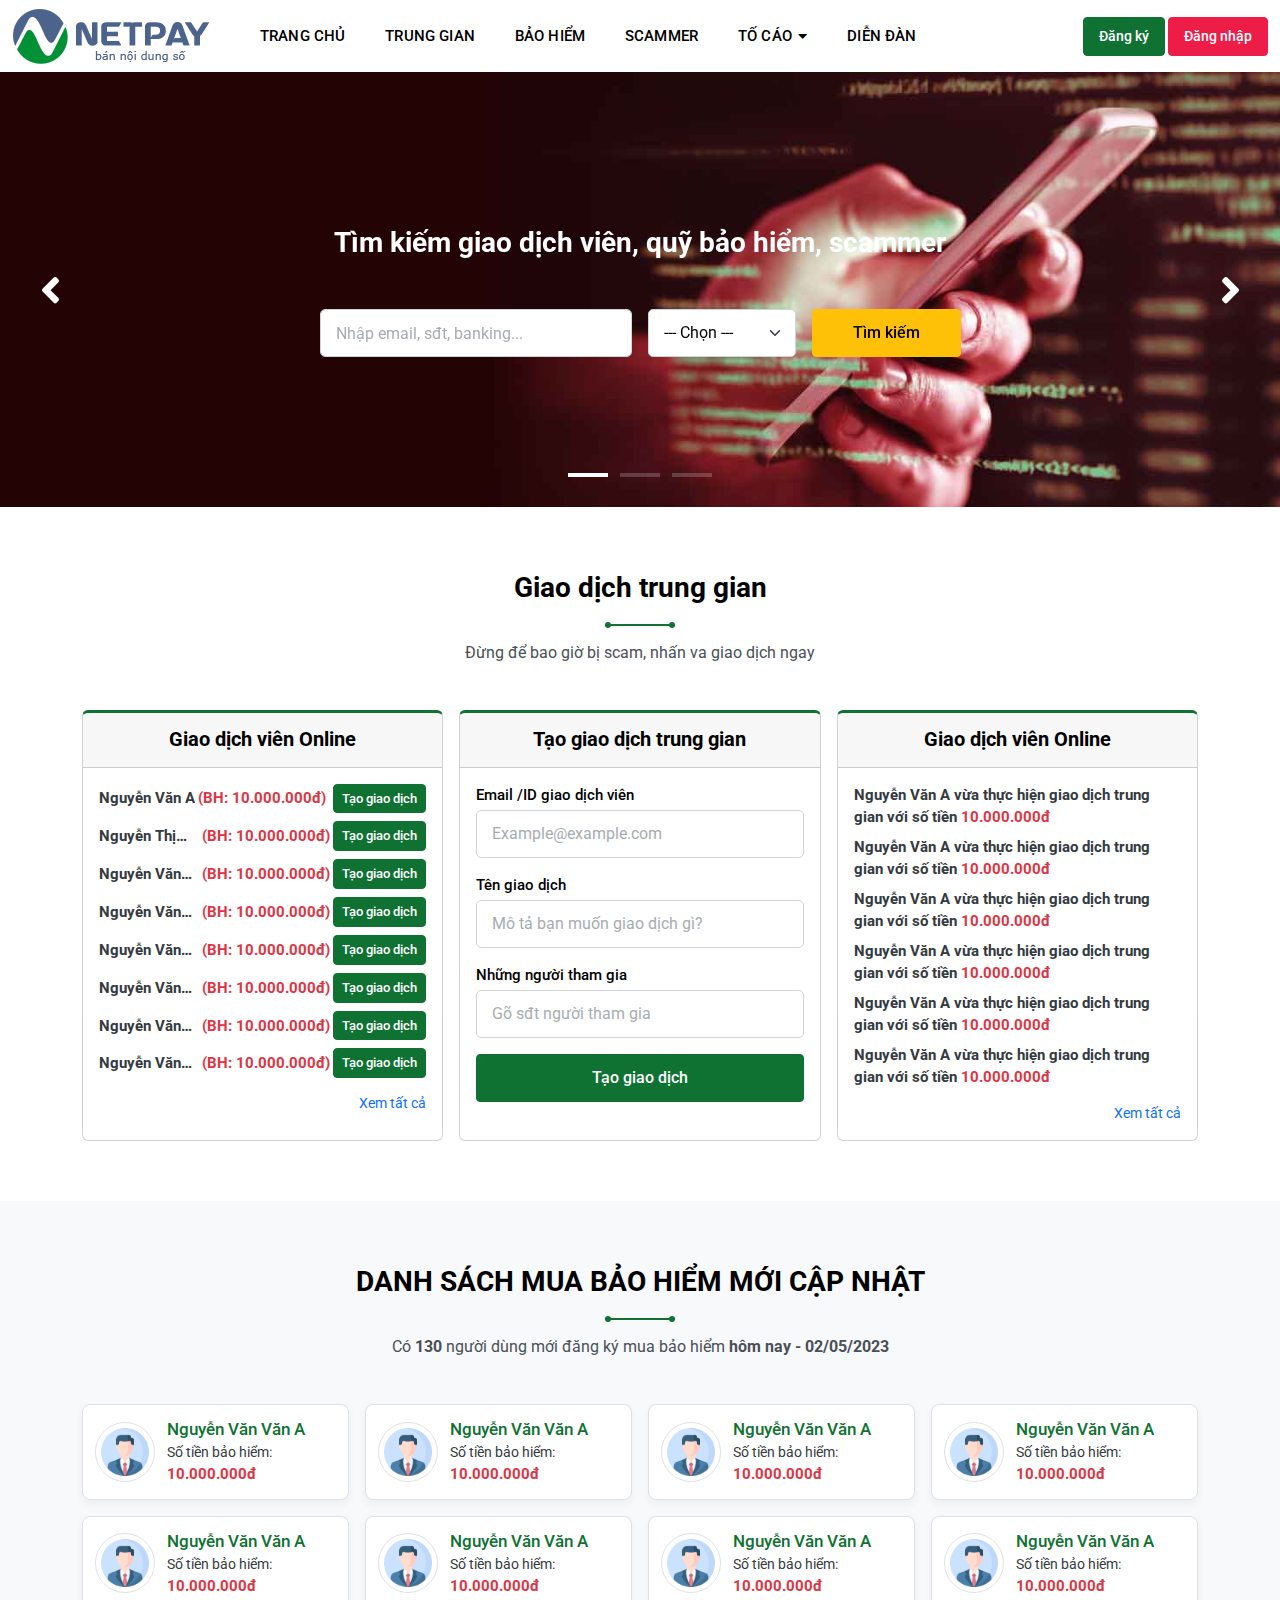
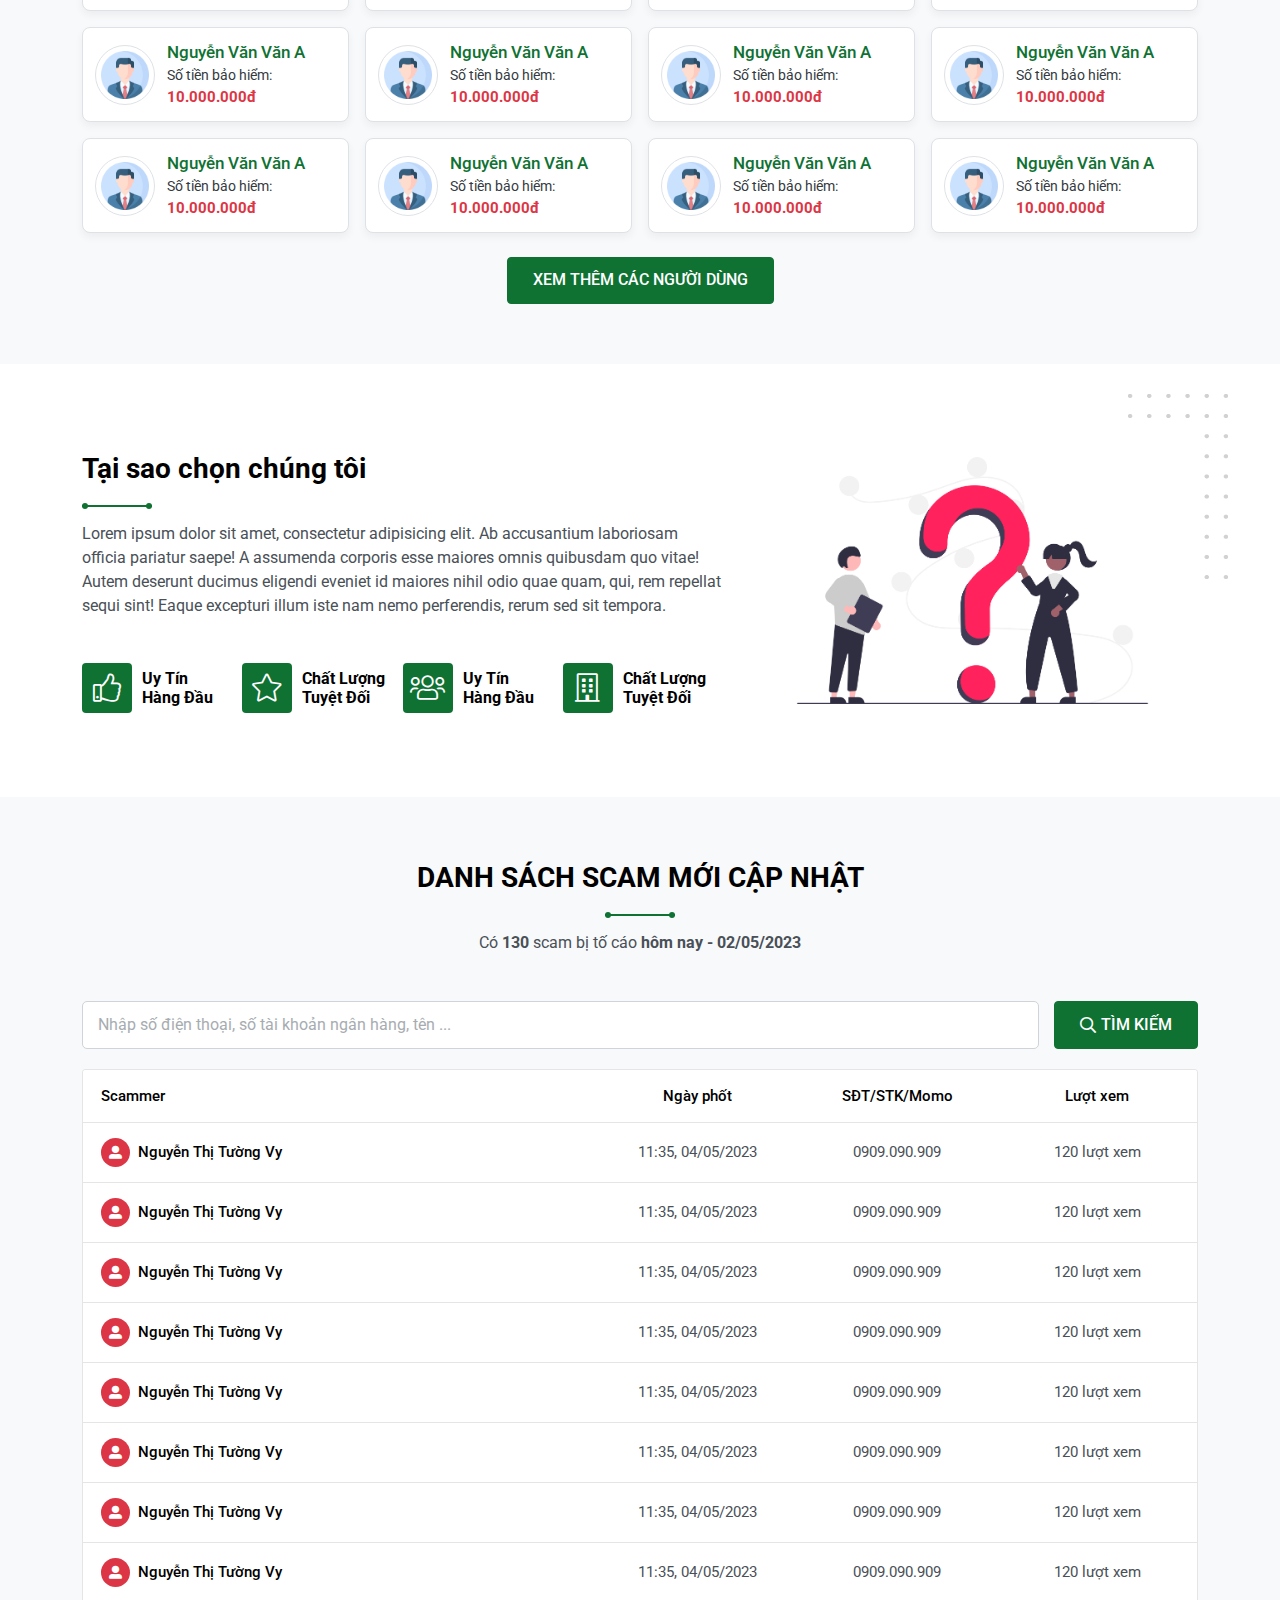
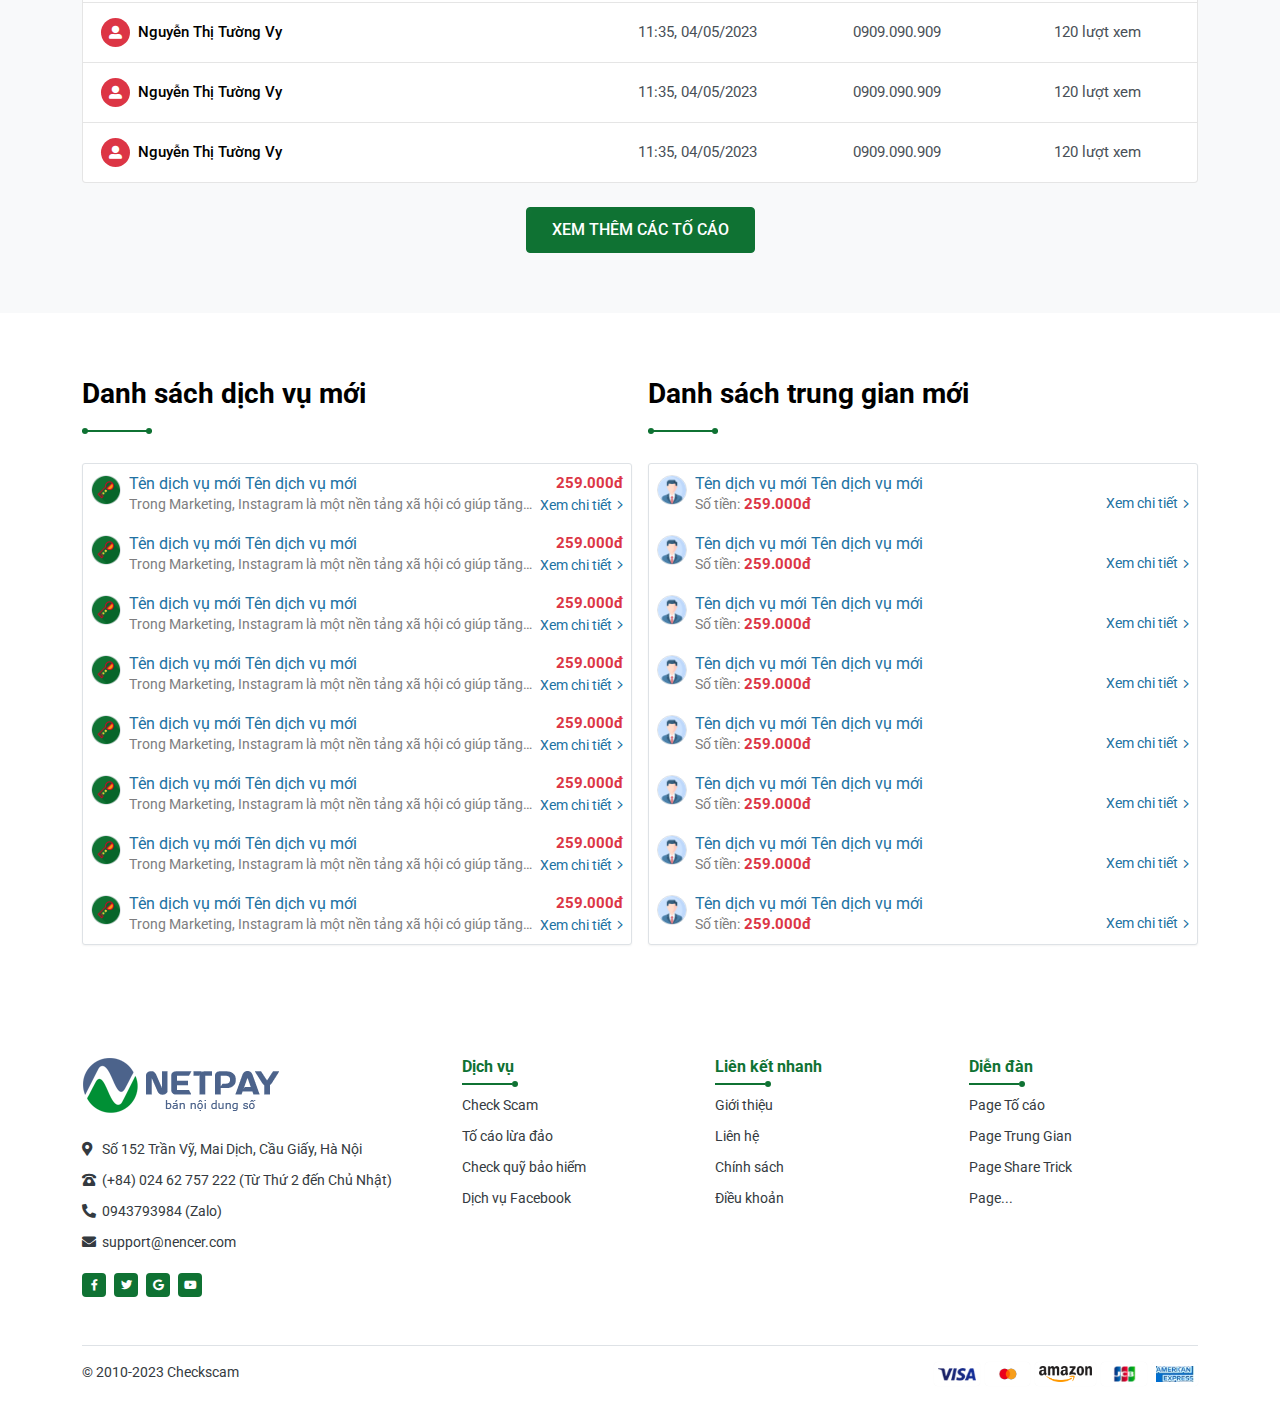
==== commit 6c8111a2: "Update" ====
--- a/index.html
+++ b/index.html
@@ -103,7 +103,7 @@
 				</div>
 				<div class="header-button">
 					<a href="" class="button-theme button-theme_primary">Đăng ký</a>
-                    <a href="" class="button-theme button-theme_secondary">Đăng nhập</a>
+					<a href="" class="button-theme button-theme_secondary">Đăng nhập</a>
 					<!--
 					<div class="header-button_list">
 						<a href="javascript:void(0)" class="button-theme button-theme_outlinePrimary">
@@ -234,6 +234,152 @@
 				<div class="heading-line"></div>
 				<div class="heading-description">
 					Đừng để bao giờ bị scam, nhấn va giao dịch ngay
+				</div>
+			</div>
+			<div class="row row-cols-lg-3 g-3">
+				<div class="col">
+					<div class="card-box card">
+						<div class="card-header">
+							<div class="card-title">
+								Giao dịch viên Online
+							</div>
+						</div>
+						<div class="card-body">
+							<ul class="box-list list-unstyled mb-0">
+								<li>
+									<span class="limit">Nguyễn Văn A</span>
+									<span class="price">(BH: 10.000.000đ)</span>
+									<a href="" class="button-theme button-theme_primary">Tạo giao dịch</a>
+								</li>
+								<li>
+									<span class="limit">Nguyễn Thị Tường Vy</span>
+									<span class="price">(BH: 10.000.000đ)</span>
+									<a href="" class="button-theme button-theme_primary">Tạo giao dịch</a>
+								</li>
+								<li>
+									<span class="limit">Nguyễn Văn ABC</span>
+									<span class="price">(BH: 10.000.000đ)</span>
+									<a href="" class="button-theme button-theme_primary">Tạo giao dịch</a>
+								</li>
+								<li>
+									<span class="limit">Nguyễn Văn ABC</span>
+									<span class="price">(BH: 10.000.000đ)</span>
+									<a href="" class="button-theme button-theme_primary">Tạo giao dịch</a>
+								</li>
+								<li>
+									<span class="limit">Nguyễn Văn ABC</span>
+									<span class="price">(BH: 10.000.000đ)</span>
+									<a href="" class="button-theme button-theme_primary">Tạo giao dịch</a>
+								</li>
+								<li>
+									<span class="limit">Nguyễn Văn ABC</span>
+									<span class="price">(BH: 10.000.000đ)</span>
+									<a href="" class="button-theme button-theme_primary">Tạo giao dịch</a>
+								</li>
+								<li>
+									<span class="limit">Nguyễn Văn ABC</span>
+									<span class="price">(BH: 10.000.000đ)</span>
+									<a href="" class="button-theme button-theme_primary">Tạo giao dịch</a>
+								</li>
+								<li>
+									<span class="limit">Nguyễn Văn ABC</span>
+									<span class="price">(BH: 10.000.000đ)</span>
+									<a href="" class="button-theme button-theme_primary">Tạo giao dịch</a>
+								</li>
+							</ul>
+							<div class="box-link text-end">
+								<a href="">
+									Xem tất cả
+								</a>
+							</div>
+						</div>
+					</div>
+				</div>
+				<div class="col">
+					<div class="card-box card">
+						<div class="card-header">
+							<div class="card-title">
+								Tạo giao dịch trung gian
+							</div>
+						</div>
+						<div class="card-body">
+							<form action="" class="form-theme">
+								<div class="form-inner align-items-stretch flex-column">
+									<div class="row g-3">
+										<div class="col-12">
+											<label for="" class="form-label mb-1">
+												Email /ID giao dịch viên
+											</label>
+											<input type="text" class="form-control"
+												   placeholder="Example@example.com">
+										</div>
+										<div class="col-12">
+											<label for="" class="form-label mb-1">
+												Tên giao dịch
+											</label>
+											<input type="text" class="form-control"
+												   placeholder="Mô tả bạn muốn giao dịch gì?">
+										</div>
+										<div class="col-12">
+											<label for="" class="form-label mb-1">
+												Những người tham gia
+											</label>
+											<input type="text" class="form-control"
+												   placeholder="Gõ sđt người tham gia">
+										</div>
+										<div class="col-12">
+											<button type="submit"
+													class="button-theme button-theme_primary button-theme_medium w-100 text-center">
+												Tạo giao dịch
+											</button>
+										</div>
+									</div>
+								</div>
+							</form>
+						</div>
+					</div>
+				</div>
+				<div class="col">
+					<div class="card-box card">
+						<div class="card-header">
+							<div class="card-title">
+								Giao dịch viên Online
+							</div>
+						</div>
+						<div class="card-body">
+							<ul class="box-desc box-list list-unstyled mb-0">
+								<li>
+									Nguyễn Văn A vừa thực hiện giao dịch trung gian với số tiền <span
+										class="price">10.000.000đ</span>
+								</li>
+								<li>
+									Nguyễn Văn A vừa thực hiện giao dịch trung gian với số tiền <span
+										class="price">10.000.000đ</span>
+								</li>
+								<li>
+									Nguyễn Văn A vừa thực hiện giao dịch trung gian với số tiền <span
+										class="price">10.000.000đ</span>
+								</li>
+								<li>
+									Nguyễn Văn A vừa thực hiện giao dịch trung gian với số tiền <span
+										class="price">10.000.000đ</span>
+								</li>
+								<li>
+									Nguyễn Văn A vừa thực hiện giao dịch trung gian với số tiền <span
+										class="price">10.000.000đ</span>
+								</li>
+								<li>
+									Nguyễn Văn A vừa thực hiện giao dịch trung gian với số tiền <span
+										class="price">10.000.000đ</span>
+								</li>
+							</ul>
+							<div class="box-link text-end">
+								<a href="">
+									Xem tất cả
+								</a>
+							</div>
+						</div>
+					</div>
 				</div>
 			</div>
 		</div>
--- a/assets/css/style.css
+++ b/assets/css/style.css
@@ -930,7 +930,7 @@
 
 .services-list .service-item .service-item_content .service-item_title {
 	color: #2071a2;
-	--font-size: 1.1em;
+	--font-size: 1.15em;
 	--line-height: inherit;
 	--line: 1;
 	transition: var(--transition-default);
@@ -1859,4 +1859,62 @@
 .copy-value:hover {
 	background-color: var(--primary-color);
 	color: var(--bs-white);
+}
+
+.card-box {
+	border-top: 3px solid var(--primary-color);
+	height: 100%;
+}
+
+.card-box .card-header {
+	padding-top: 12px;
+	padding-bottom: 12px;
+}
+
+.card-box .card-header .card-title {
+	margin-bottom: 0;
+	text-align: center;
+	font-size: 1.4em;
+	color: var(--bs-black);
+	font-weight: 700;
+}
+
+.card-box .card-body .box-list {
+	display: flex;
+	flex-direction: column;
+	gap: 8px;
+}
+
+.card-box .card-body .box-list li {
+	display: flex;
+	align-items: center;
+	font-weight: 700;
+	gap: 3px;
+	font-size: 1.05em;
+}
+
+.card-box .card-body .box-list li .limit {
+	--font-size: 1em;
+	--line-height: inherit;
+	--line: 1;
+}
+
+.card-box .card-body .box-list li .price {
+	flex-shrink: 0;
+	color: var(--bs-danger);
+}
+
+.card-box .card-body .box-list li .button-theme {
+	margin-left: auto;
+	font-size: .9em;
+	padding: 4px 8px;
+	flex-shrink: 0;
+}
+
+.card-box .card-body .box-link {
+	margin-top: 15px;
+}
+
+.card-box .card-body .box-list.box-desc li {
+	display: block;
 }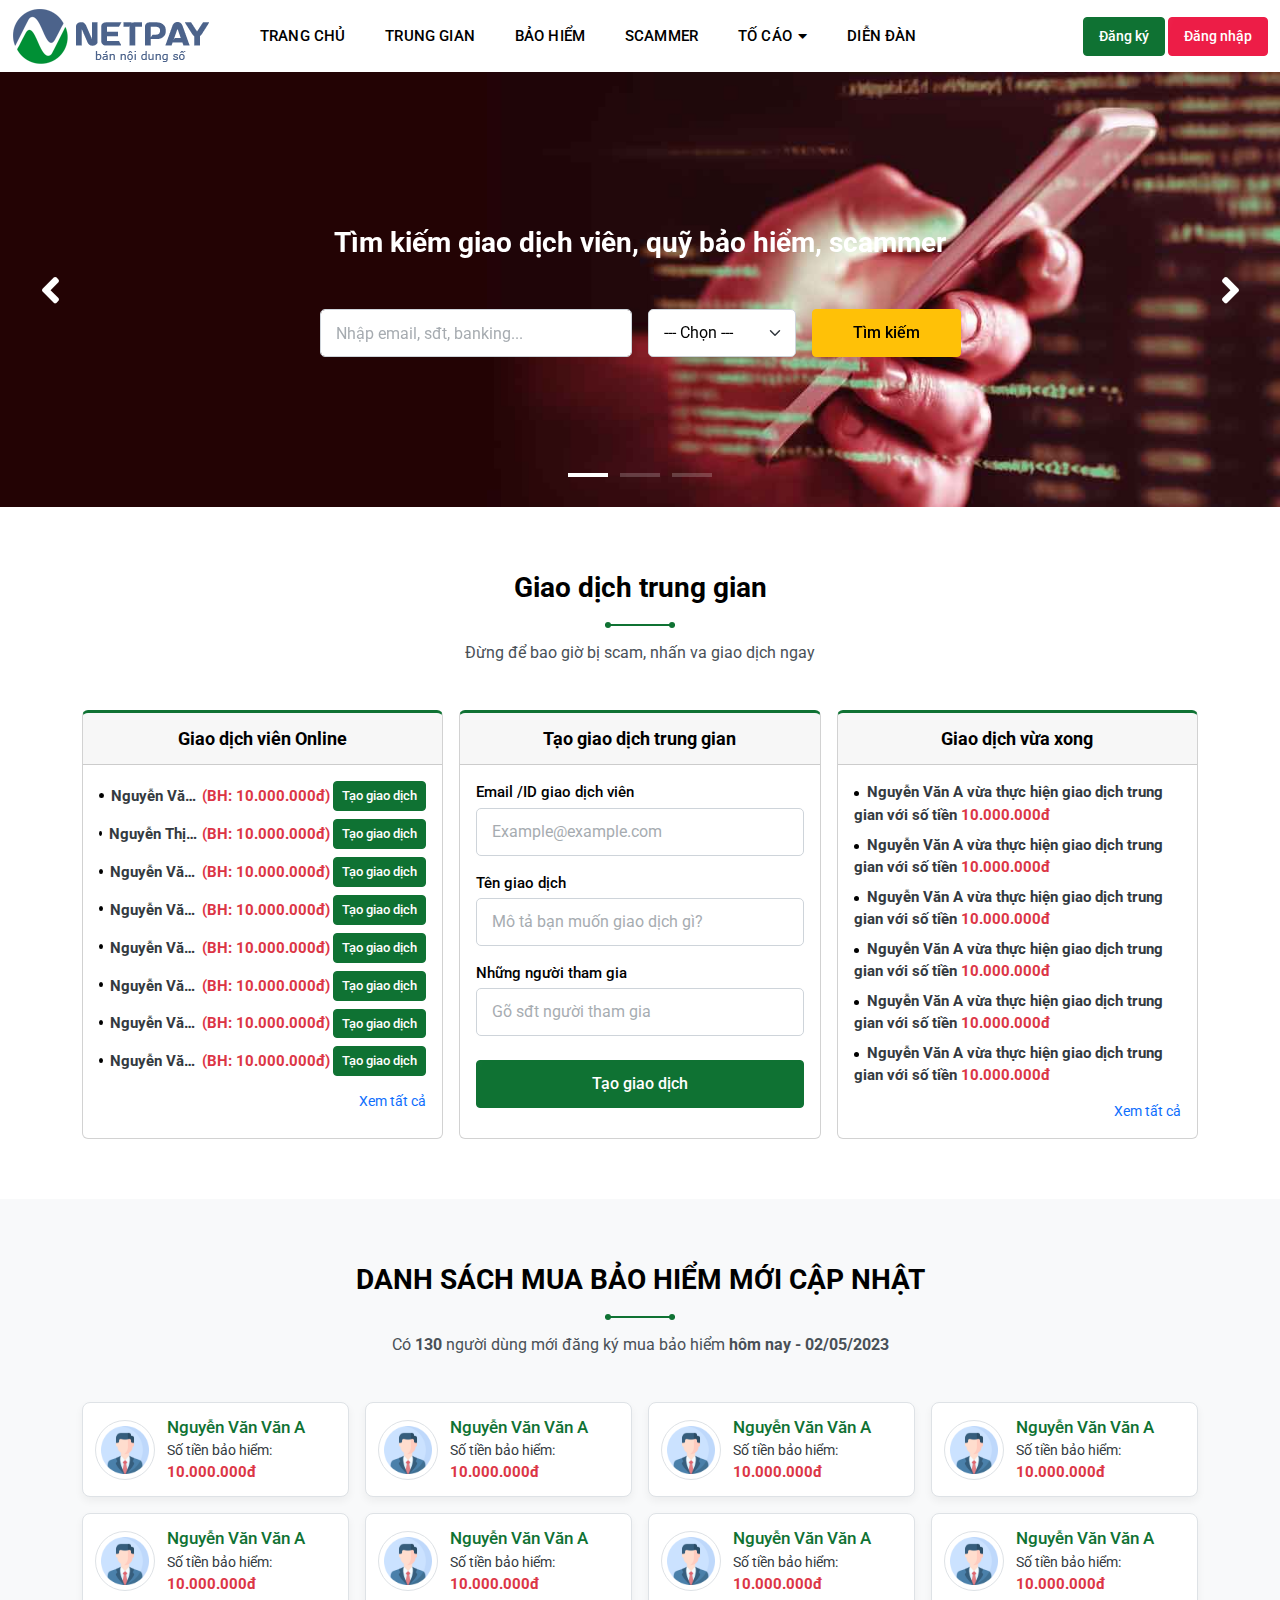
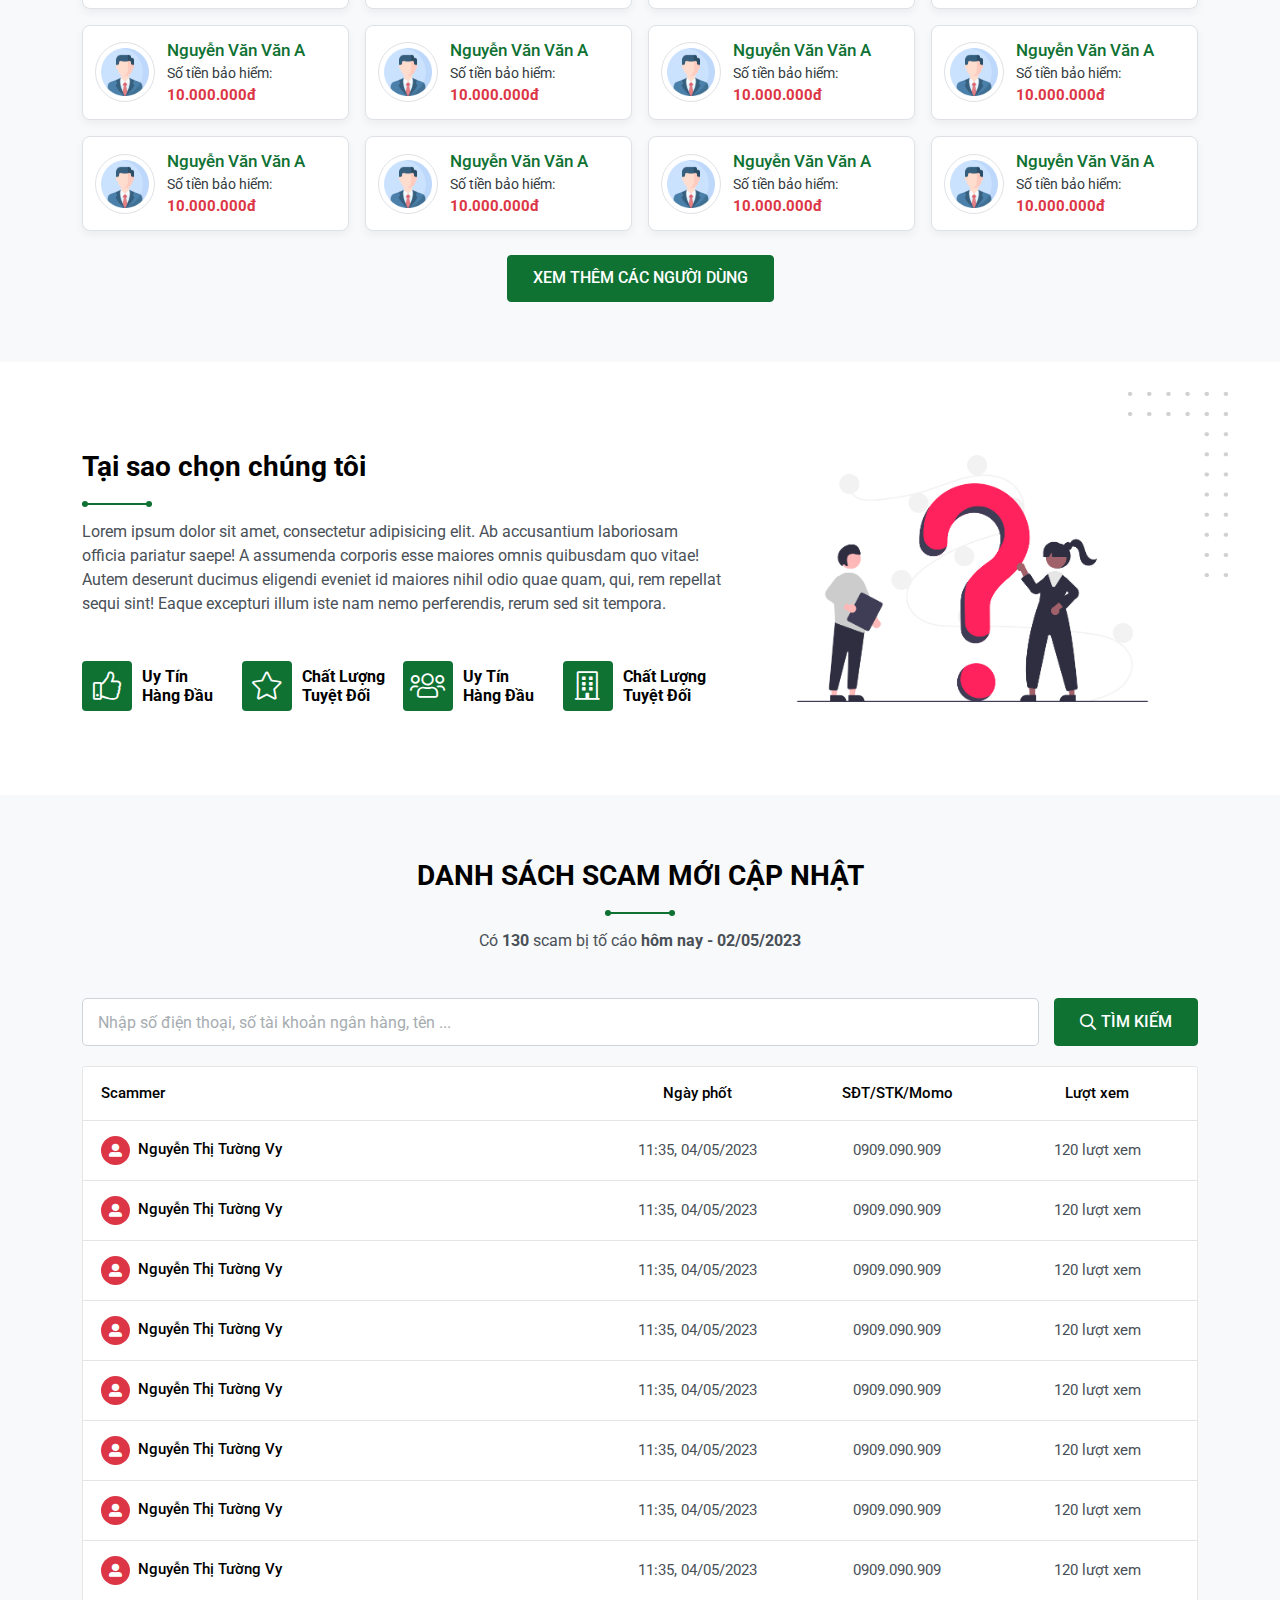
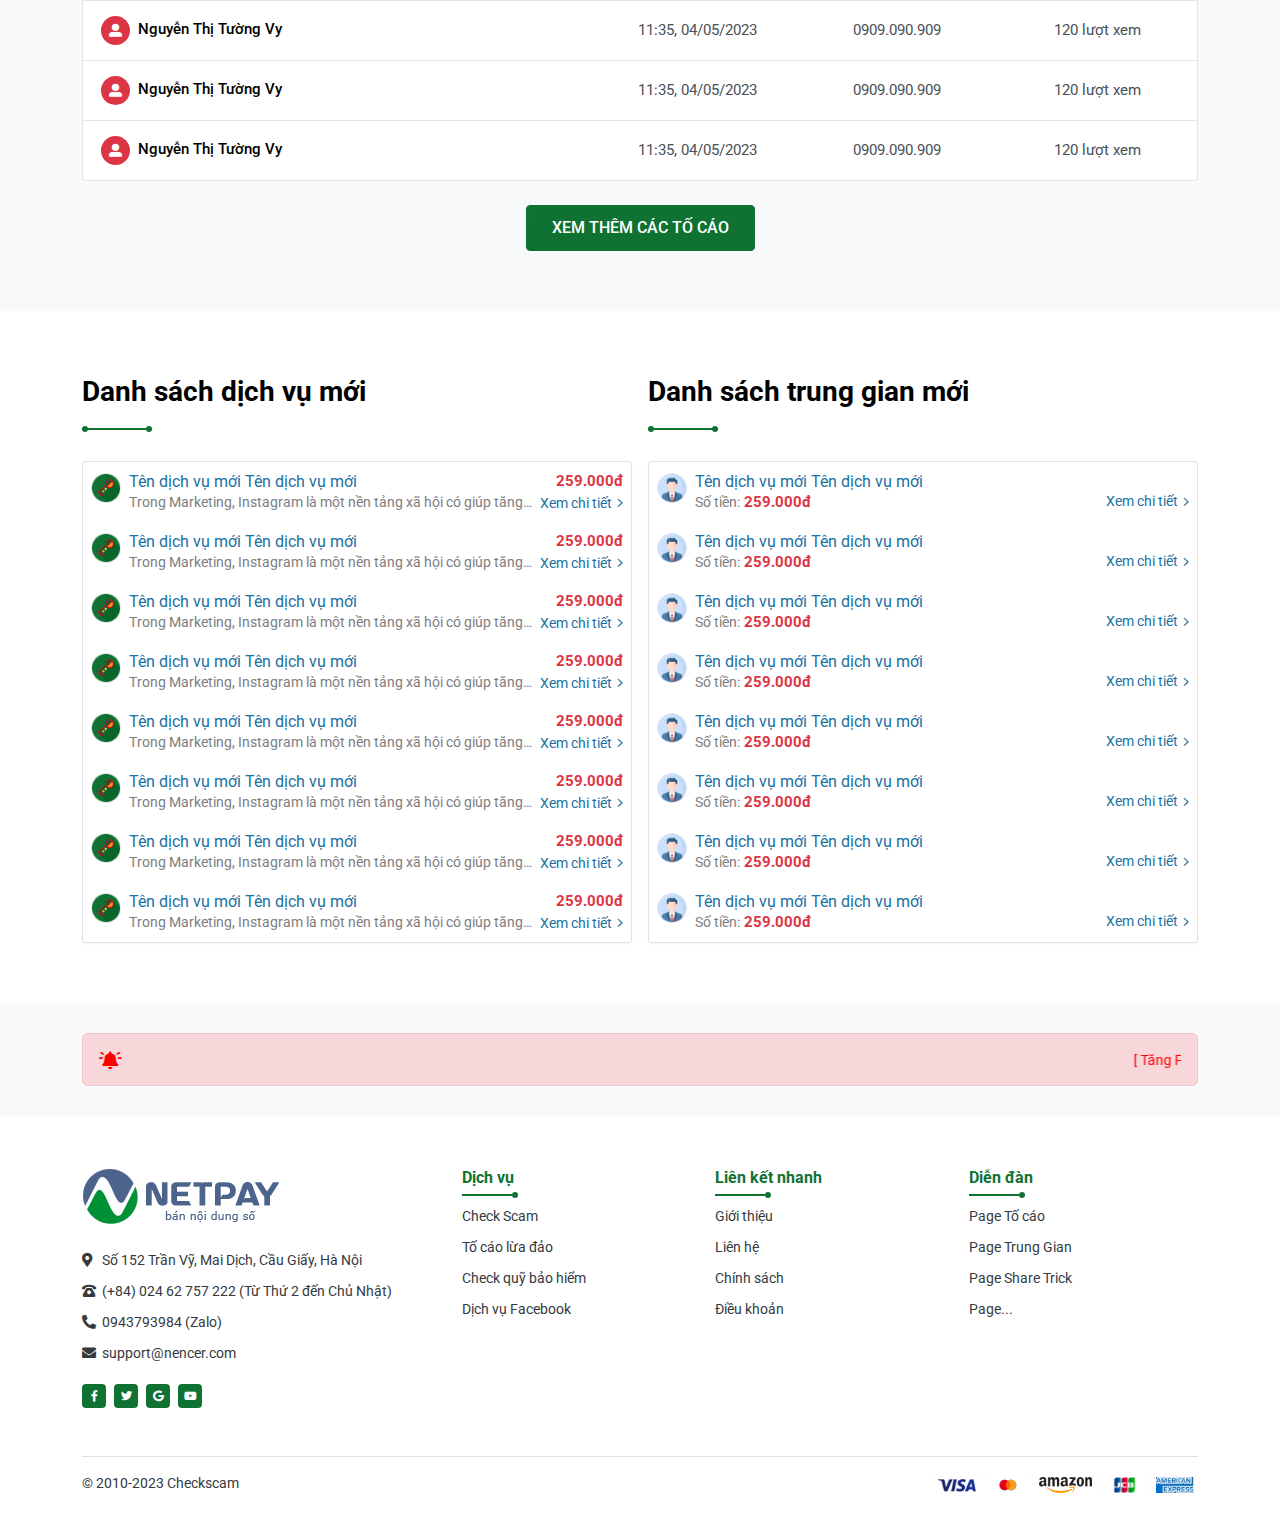
==== commit 265e0f7c: "Update" ====
--- a/index.html
+++ b/index.html
@@ -2,1502 +2,1524 @@
 <html lang="vi">
 
 <head>
-	<meta charset="UTF-8">
-	<meta name="viewport"
-		  content="width=device-width, user-scalable=no, initial-scale=1.0, maximum-scale=1.0, minimum-scale=1.0">
+    <meta charset="UTF-8">
+    <meta name="viewport"
+          content="width=device-width, user-scalable=no, initial-scale=1.0, maximum-scale=1.0, minimum-scale=1.0">
 
-	<title>CheckScam V3</title>
-	<meta name="description" content="CheckScam V3">
-	<meta name="author" content="">
+    <title>CheckScam V3</title>
+    <meta name="description" content="CheckScam V3">
+    <meta name="author" content="">
 
-	<meta property="og:title" content="CheckScam V3">
-	<meta property="og:type" content="website">
-	<meta property="og:url" content="">
-	<meta property="og:description" content="CheckScam V3">
-	<meta property="og:image" content="">
+    <meta property="og:title" content="CheckScam V3">
+    <meta property="og:type" content="website">
+    <meta property="og:url" content="">
+    <meta property="og:description" content="CheckScam V3">
+    <meta property="og:image" content="">
 
-	<link rel="preconnect" href="https://fonts.googleapis.com">
-	<link rel="preconnect" href="https://fonts.gstatic.com" crossorigin>
-	<link
-			href="https://fonts.googleapis.com/css2?family=Roboto:ital,wght@0,100;0,300;0,400;0,500;0,700;0,900;1,100;1,300;1,400;1,500;1,700;1,900&display=swap"
-			rel="stylesheet">
+    <link rel="preconnect" href="https://fonts.googleapis.com">
+    <link rel="preconnect" href="https://fonts.gstatic.com" crossorigin>
+    <link
+            href="https://fonts.googleapis.com/css2?family=Roboto:ital,wght@0,100;0,300;0,400;0,500;0,700;0,900;1,100;1,300;1,400;1,500;1,700;1,900&display=swap"
+            rel="stylesheet">
 
-	<link rel="icon" href="./assets/images/favicon.png">
-	<link rel="apple-touch-icon" href="./assets/images/favicon.png">
-	<link rel="stylesheet" href="./assets/plugins/bootstrap/css/bootstrap.min.css">
-	<link rel="stylesheet" href="./assets/plugins/swiper/swiper-bundle.min.css">
-	<link rel="stylesheet" href="./assets/plugins/fancybox/fancybox.min.css">
-	<link rel="stylesheet" href="./assets/fonts/fontawesome/css/all.min.css">
-	<link rel="stylesheet" href="./assets/css/base.css">
-	<link rel="stylesheet" href="./assets/css/style.css">
+    <link rel="icon" href="./assets/images/favicon.png">
+    <link rel="apple-touch-icon" href="./assets/images/favicon.png">
+    <link rel="stylesheet" href="./assets/plugins/bootstrap/css/bootstrap.min.css">
+    <link rel="stylesheet" href="./assets/plugins/swiper/swiper-bundle.min.css">
+    <link rel="stylesheet" href="./assets/plugins/fancybox/fancybox.min.css">
+    <link rel="stylesheet" href="./assets/fonts/fontawesome/css/all.min.css">
+    <link rel="stylesheet" href="./assets/css/base.css">
+    <link rel="stylesheet" href="./assets/css/style.css">
 
-	<style>
-		:root {
-			--primary-color: #0f7233;
-			--primary-hover: #158a3f;
-			--primary-rgb: 15, 114, 51;
-		}
-	</style>
+    <style>
+        :root {
+            --primary-color: #0f7233;
+            --primary-hover: #158a3f;
+            --primary-rgb: 15, 114, 51;
+        }
+    </style>
 </head>
 
 <body>
 <header id="header" class="header">
-	<div class="header-main">
-		<div class="container-fluid">
-			<div class="header-grid">
-				<div class="header-logo">
-					<a href="index.html" class="d-inline-block align-middle">
-						<img src="./assets/images/logo.png" class="img-fluid" alt="">
-					</a>
-				</div>
-				<div class="header-navigation">
-					<ul class="header-navigation_list">
-						<li class="header-navigation_item">
-							<a href="" class="header-navigation_item--link">
-								Trang chủ
-							</a>
-						</li>
-						<li class="header-navigation_item">
-							<a href="" class="header-navigation_item--link">
-								Trung gian
-							</a>
-						</li>
-						<li class="header-navigation_item">
-							<a href="" class="header-navigation_item--link">
-								Bảo hiểm
-							</a>
-						</li>
-						<li class="header-navigation_item">
-							<a href="" class="header-navigation_item--link">
-								Scammer
-							</a>
-						</li>
-						<li class="header-navigation_item">
-							<a href="to-cao.html" class="header-navigation_item--link">
-								Tố cáo <i class="fas fa-caret-down header-navigation_item--icon"></i>
-							</a>
-							<ul class="header-navigation_sub--list">
-								<li class="header-navigation_sub--item">
-									<a href="" class="header-navigation_sub--item---link">
-										Tố cáo 1
-									</a>
-								</li>
-								<li class="header-navigation_sub--item">
-									<a href="" class="header-navigation_sub--item---link">
-										Tố cáo 2
-									</a>
-								</li>
-								<li class="header-navigation_sub--item">
-									<a href="" class="header-navigation_sub--item---link">
-										Tố cáo 3
-									</a>
-								</li>
-							</ul>
-						</li>
-						<li class="header-navigation_item">
-							<a href="" class="header-navigation_item--link">
-								Diễn đàn
-							</a>
-						</li>
-					</ul>
-				</div>
-				<div class="header-button">
-					<a href="" class="button-theme button-theme_primary">Đăng ký</a>
-					<a href="" class="button-theme button-theme_secondary">Đăng nhập</a>
-					<!--
-					<div class="header-button_list">
-						<a href="javascript:void(0)" class="button-theme button-theme_outlinePrimary">
-							<i class="fas fa-wallet"></i>
-							Số dư:&nbsp;<b>100.000đ</b>
-						</a>
-						<div class="header-button_dropdown">
-							<a href="javascript:void(0)" class="button-theme button-theme_secondary">Tài khoản</a>
-							<ul class="list-unstyled mb-0">
-								<li>
-									<a href="" class="header-navigation_sub--item---link">
-										<i class="fas fa-exclamation-circle"></i>Lịch sử tố cáo
-									</a>
-								</li>
-								<li>
-									<a href="" class="header-navigation_sub--item---link">
-										<i class="fas fa-history"></i>Lịch sử giao dịch
-									</a>
-								</li>
-								<li>
-									<a href="" class="header-navigation_sub--item---link">
-										<i class="fas fa-file-invoice-dollar"></i>Nạp tiền
-									</a>
-								</li>
-								<li>
-									<a href="" class="header-navigation_sub--item---link">
-										<i class="fas fa-address-card"></i>Thông tin tài khoản
-									</a>
-								</li>
-								<li>
-									<a href="" class="header-navigation_sub--item---link">
-										<i class="fas fa-lock-alt"></i>Đổi mật khẩu
-									</a>
-								</li>
-								<li>
-									<a href="" class="header-navigation_sub--item---link">
-										<i class="fas fa-sign-out-alt"></i>Đăng xuất
-									</a>
-								</li>
-							</ul>
-						</div>
-					</div>
+    <div class="header-main">
+        <div class="container-fluid">
+            <div class="header-grid">
+                <div class="header-logo">
+                    <a href="index.html" class="d-inline-block align-middle">
+                        <img src="./assets/images/logo.png" class="img-fluid" alt="">
+                    </a>
+                </div>
+                <div class="header-navigation">
+                    <ul class="header-navigation_list">
+                        <li class="header-navigation_item">
+                            <a href="" class="header-navigation_item--link">
+                                Trang chủ
+                            </a>
+                        </li>
+                        <li class="header-navigation_item">
+                            <a href="" class="header-navigation_item--link">
+                                Trung gian
+                            </a>
+                        </li>
+                        <li class="header-navigation_item">
+                            <a href="" class="header-navigation_item--link">
+                                Bảo hiểm
+                            </a>
+                        </li>
+                        <li class="header-navigation_item">
+                            <a href="" class="header-navigation_item--link">
+                                Scammer
+                            </a>
+                        </li>
+                        <li class="header-navigation_item">
+                            <a href="to-cao.html" class="header-navigation_item--link">
+                                Tố cáo <i class="fas fa-caret-down header-navigation_item--icon"></i>
+                            </a>
+                            <ul class="header-navigation_sub--list">
+                                <li class="header-navigation_sub--item">
+                                    <a href="" class="header-navigation_sub--item---link">
+                                        Tố cáo 1
+                                    </a>
+                                </li>
+                                <li class="header-navigation_sub--item">
+                                    <a href="" class="header-navigation_sub--item---link">
+                                        Tố cáo 2
+                                    </a>
+                                </li>
+                                <li class="header-navigation_sub--item">
+                                    <a href="" class="header-navigation_sub--item---link">
+                                        Tố cáo 3
+                                    </a>
+                                </li>
+                            </ul>
+                        </li>
+                        <li class="header-navigation_item">
+                            <a href="" class="header-navigation_item--link">
+                                Diễn đàn
+                            </a>
+                        </li>
+                    </ul>
+                </div>
+                <div class="header-button">
+                    <a href="" class="button-theme button-theme_primary">Đăng ký</a>
+                    <a href="" class="button-theme button-theme_secondary">Đăng nhập</a>
+                    <!--
+                    <div class="header-button_list">
+                        <a href="javascript:void(0)" class="button-theme button-theme_outlinePrimary">
+                            <i class="fas fa-wallet"></i>
+                            Số dư:&nbsp;<b>100.000đ</b>
+                        </a>
+                        <div class="header-button_dropdown">
+                            <a href="javascript:void(0)" class="button-theme button-theme_secondary">Tài khoản</a>
+                            <ul class="list-unstyled mb-0">
+                                <li>
+                                    <a href="" class="header-navigation_sub--item---link">
+                                        <i class="fas fa-exclamation-circle"></i>Lịch sử tố cáo
+                                    </a>
+                                </li>
+                                <li>
+                                    <a href="" class="header-navigation_sub--item---link">
+                                        <i class="fas fa-history"></i>Lịch sử giao dịch
+                                    </a>
+                                </li>
+                                <li>
+                                    <a href="" class="header-navigation_sub--item---link">
+                                        <i class="fas fa-file-invoice-dollar"></i>Nạp tiền
+                                    </a>
+                                </li>
+                                <li>
+                                    <a href="" class="header-navigation_sub--item---link">
+                                        <i class="fas fa-address-card"></i>Thông tin tài khoản
+                                    </a>
+                                </li>
+                                <li>
+                                    <a href="" class="header-navigation_sub--item---link">
+                                        <i class="fas fa-lock-alt"></i>Đổi mật khẩu
+                                    </a>
+                                </li>
+                                <li>
+                                    <a href="" class="header-navigation_sub--item---link">
+                                        <i class="fas fa-sign-out-alt"></i>Đăng xuất
+                                    </a>
+                                </li>
+                            </ul>
+                        </div>
+                    </div>
                     -->
-				</div>
-			</div>
-		</div>
-	</div>
+                </div>
+            </div>
+        </div>
+    </div>
 </header>
 <main id="main" class="main">
-	<div class="section-form">
-		<div class="section-form_slider" id="slider-hero">
-			<div class="swiper">
-				<div class="swiper-wrapper">
-					<div class="swiper-slide">
-						<div class="section-form_bg background-cover"
-							 style="background-image: url('./assets/images/background.jpg')"></div>
-					</div>
-					<div class="swiper-slide">
-						<div class="section-form_bg background-cover"
-							 style="background-image: url('./assets/images/background2.jpg')"></div>
-					</div>
-					<div class="swiper-slide">
-						<div class="section-form_bg background-cover"
-							 style="background-image: url('./assets/images/background.jpg')"></div>
-					</div>
-				</div>
-			</div>
-			<div class="slider-button_prev">
-				<i class="fas fa-angle-left"></i>
-			</div>
-			<div class="slider-button_next">
-				<i class="fas fa-angle-right"></i>
-			</div>
-			<div class="slider-pagination"></div>
-		</div>
-		<div class="section-form_inner position-relative zi-2">
-			<div class="container">
-				<div class="section-heading">
-					<div class="heading-title">
-						Tìm kiếm giao dịch viên, quỹ bảo hiểm, scammer
-					</div>
-				</div>
-				<div class="row justify-content-center">
-					<div class="col-xl-7 col-lg-10 col-sm-8">
-						<form action="" class="form-theme">
-							<div class="form-inner d-block">
-								<div class="row g-3">
-									<div class="col-lg-6">
-										<input type="text" class="form-control"
-											   placeholder="Nhập email, sđt, banking...">
-									</div>
-									<div class="col-lg-3">
-										<select name="" class="form-select" id="">
-											<option value="">
-												--- Chọn ---
-											</option>
-											<option value="">
-												Giao dịch viên
-											</option>
-											<option value="">
-												Quỹ bảo hiểm
-											</option>
-											<option value="">
-												Scammer
-											</option>
-										</select>
-									</div>
-									<div class="col-lg-3">
-										<button type="submit"
-												class="button-theme button-theme_warning button-theme_medium w-100 text-center">
-											Tìm kiếm
-										</button>
-									</div>
-								</div>
-							</div>
-						</form>
-					</div>
-				</div>
-			</div>
-		</div>
-	</div>
-	<div class="section-box section-gap">
-		<div class="container">
-			<div class="section-heading">
-				<div class="heading-title">
-					Giao dịch trung gian
-				</div>
-				<div class="heading-line"></div>
-				<div class="heading-description">
-					Đừng để bao giờ bị scam, nhấn va giao dịch ngay
-				</div>
-			</div>
-			<div class="row row-cols-lg-3 g-3">
-				<div class="col">
-					<div class="card-box card">
-						<div class="card-header">
-							<div class="card-title">
-								Giao dịch viên Online
-							</div>
-						</div>
-						<div class="card-body">
-							<ul class="box-list list-unstyled mb-0">
-								<li>
-									<span class="limit">Nguyễn Văn A</span>
-									<span class="price">(BH: 10.000.000đ)</span>
-									<a href="" class="button-theme button-theme_primary">Tạo giao dịch</a>
-								</li>
-								<li>
-									<span class="limit">Nguyễn Thị Tường Vy</span>
-									<span class="price">(BH: 10.000.000đ)</span>
-									<a href="" class="button-theme button-theme_primary">Tạo giao dịch</a>
-								</li>
-								<li>
-									<span class="limit">Nguyễn Văn ABC</span>
-									<span class="price">(BH: 10.000.000đ)</span>
-									<a href="" class="button-theme button-theme_primary">Tạo giao dịch</a>
-								</li>
-								<li>
-									<span class="limit">Nguyễn Văn ABC</span>
-									<span class="price">(BH: 10.000.000đ)</span>
-									<a href="" class="button-theme button-theme_primary">Tạo giao dịch</a>
-								</li>
-								<li>
-									<span class="limit">Nguyễn Văn ABC</span>
-									<span class="price">(BH: 10.000.000đ)</span>
-									<a href="" class="button-theme button-theme_primary">Tạo giao dịch</a>
-								</li>
-								<li>
-									<span class="limit">Nguyễn Văn ABC</span>
-									<span class="price">(BH: 10.000.000đ)</span>
-									<a href="" class="button-theme button-theme_primary">Tạo giao dịch</a>
-								</li>
-								<li>
-									<span class="limit">Nguyễn Văn ABC</span>
-									<span class="price">(BH: 10.000.000đ)</span>
-									<a href="" class="button-theme button-theme_primary">Tạo giao dịch</a>
-								</li>
-								<li>
-									<span class="limit">Nguyễn Văn ABC</span>
-									<span class="price">(BH: 10.000.000đ)</span>
-									<a href="" class="button-theme button-theme_primary">Tạo giao dịch</a>
-								</li>
-							</ul>
-							<div class="box-link text-end">
-								<a href="">
-									Xem tất cả
-								</a>
-							</div>
-						</div>
-					</div>
-				</div>
-				<div class="col">
-					<div class="card-box card">
-						<div class="card-header">
-							<div class="card-title">
-								Tạo giao dịch trung gian
-							</div>
-						</div>
-						<div class="card-body">
-							<form action="" class="form-theme">
-								<div class="form-inner align-items-stretch flex-column">
-									<div class="row g-3">
-										<div class="col-12">
-											<label for="" class="form-label mb-1">
-												Email /ID giao dịch viên
-											</label>
-											<input type="text" class="form-control"
-												   placeholder="Example@example.com">
-										</div>
-										<div class="col-12">
-											<label for="" class="form-label mb-1">
-												Tên giao dịch
-											</label>
-											<input type="text" class="form-control"
-												   placeholder="Mô tả bạn muốn giao dịch gì?">
-										</div>
-										<div class="col-12">
-											<label for="" class="form-label mb-1">
-												Những người tham gia
-											</label>
-											<input type="text" class="form-control"
-												   placeholder="Gõ sđt người tham gia">
-										</div>
-										<div class="col-12">
-											<button type="submit"
-													class="button-theme button-theme_primary button-theme_medium w-100 text-center">
-												Tạo giao dịch
-											</button>
-										</div>
-									</div>
-								</div>
-							</form>
-						</div>
-					</div>
-				</div>
-				<div class="col">
-					<div class="card-box card">
-						<div class="card-header">
-							<div class="card-title">
-								Giao dịch viên Online
-							</div>
-						</div>
-						<div class="card-body">
-							<ul class="box-desc box-list list-unstyled mb-0">
-								<li>
-									Nguyễn Văn A vừa thực hiện giao dịch trung gian với số tiền <span
-										class="price">10.000.000đ</span>
-								</li>
-								<li>
-									Nguyễn Văn A vừa thực hiện giao dịch trung gian với số tiền <span
-										class="price">10.000.000đ</span>
-								</li>
-								<li>
-									Nguyễn Văn A vừa thực hiện giao dịch trung gian với số tiền <span
-										class="price">10.000.000đ</span>
-								</li>
-								<li>
-									Nguyễn Văn A vừa thực hiện giao dịch trung gian với số tiền <span
-										class="price">10.000.000đ</span>
-								</li>
-								<li>
-									Nguyễn Văn A vừa thực hiện giao dịch trung gian với số tiền <span
-										class="price">10.000.000đ</span>
-								</li>
-								<li>
-									Nguyễn Văn A vừa thực hiện giao dịch trung gian với số tiền <span
-										class="price">10.000.000đ</span>
-								</li>
-							</ul>
-							<div class="box-link text-end">
-								<a href="">
-									Xem tất cả
-								</a>
-							</div>
-						</div>
-					</div>
-				</div>
-			</div>
-		</div>
-	</div>
-	<div class="section-shield section-gap">
-		<div class="container">
-			<div class="section-heading">
-				<div class="heading-title">
-					DANH SÁCH MUA BẢO HIỂM MỚI CẬP NHẬT
-				</div>
-				<div class="heading-line"></div>
-				<div class="heading-description">
-					Có <b>130</b> người dùng mới đăng ký mua bảo hiểm <b>hôm nay - 02/05/2023</b>
-				</div>
-			</div>
-			<div class="row g-3">
-				<div class="col-lg-3 col-6">
-					<div class="shield-item">
-						<div class="shield-item_avatar">
-							<img src="./assets/images/profile.png" alt="">
-						</div>
-						<div class="shield-item_content">
-							<div class="shield-item_title limit">
-								Nguyễn Văn Văn A
-							</div>
-							<div class="shield-item_price">
-								Số tiền bảo hiểm: <b>10.000.000đ</b>
-							</div>
-						</div>
-						<a href="" class="stretched-link"></a>
-					</div>
-				</div>
-				<div class="col-lg-3 col-6">
-					<div class="shield-item">
-						<div class="shield-item_avatar">
-							<img src="./assets/images/profile.png" alt="">
-						</div>
-						<div class="shield-item_content">
-							<div class="shield-item_title limit">
-								Nguyễn Văn Văn A
-							</div>
-							<div class="shield-item_price">
-								Số tiền bảo hiểm: <b>10.000.000đ</b>
-							</div>
-						</div>
-						<a href="" class="stretched-link"></a>
-					</div>
-				</div>
-				<div class="col-lg-3 col-6">
-					<div class="shield-item">
-						<div class="shield-item_avatar">
-							<img src="./assets/images/profile.png" alt="">
-						</div>
-						<div class="shield-item_content">
-							<div class="shield-item_title limit">
-								Nguyễn Văn Văn A
-							</div>
-							<div class="shield-item_price">
-								Số tiền bảo hiểm: <b>10.000.000đ</b>
-							</div>
-						</div>
-						<a href="" class="stretched-link"></a>
-					</div>
-				</div>
-				<div class="col-lg-3 col-6">
-					<div class="shield-item">
-						<div class="shield-item_avatar">
-							<img src="./assets/images/profile.png" alt="">
-						</div>
-						<div class="shield-item_content">
-							<div class="shield-item_title limit">
-								Nguyễn Văn Văn A
-							</div>
-							<div class="shield-item_price">
-								Số tiền bảo hiểm: <b>10.000.000đ</b>
-							</div>
-						</div>
-						<a href="" class="stretched-link"></a>
-					</div>
-				</div>
-				<div class="col-lg-3 col-6">
-					<div class="shield-item">
-						<div class="shield-item_avatar">
-							<img src="./assets/images/profile.png" alt="">
-						</div>
-						<div class="shield-item_content">
-							<div class="shield-item_title limit">
-								Nguyễn Văn Văn A
-							</div>
-							<div class="shield-item_price">
-								Số tiền bảo hiểm: <b>10.000.000đ</b>
-							</div>
-						</div>
-						<a href="" class="stretched-link"></a>
-					</div>
-				</div>
-				<div class="col-lg-3 col-6">
-					<div class="shield-item">
-						<div class="shield-item_avatar">
-							<img src="./assets/images/profile.png" alt="">
-						</div>
-						<div class="shield-item_content">
-							<div class="shield-item_title limit">
-								Nguyễn Văn Văn A
-							</div>
-							<div class="shield-item_price">
-								Số tiền bảo hiểm: <b>10.000.000đ</b>
-							</div>
-						</div>
-						<a href="" class="stretched-link"></a>
-					</div>
-				</div>
-				<div class="col-lg-3 col-6">
-					<div class="shield-item">
-						<div class="shield-item_avatar">
-							<img src="./assets/images/profile.png" alt="">
-						</div>
-						<div class="shield-item_content">
-							<div class="shield-item_title limit">
-								Nguyễn Văn Văn A
-							</div>
-							<div class="shield-item_price">
-								Số tiền bảo hiểm: <b>10.000.000đ</b>
-							</div>
-						</div>
-						<a href="" class="stretched-link"></a>
-					</div>
-				</div>
-				<div class="col-lg-3 col-6">
-					<div class="shield-item">
-						<div class="shield-item_avatar">
-							<img src="./assets/images/profile.png" alt="">
-						</div>
-						<div class="shield-item_content">
-							<div class="shield-item_title limit">
-								Nguyễn Văn Văn A
-							</div>
-							<div class="shield-item_price">
-								Số tiền bảo hiểm: <b>10.000.000đ</b>
-							</div>
-						</div>
-						<a href="" class="stretched-link"></a>
-					</div>
-				</div>
-				<div class="col-lg-3 col-6">
-					<div class="shield-item">
-						<div class="shield-item_avatar">
-							<img src="./assets/images/profile.png" alt="">
-						</div>
-						<div class="shield-item_content">
-							<div class="shield-item_title limit">
-								Nguyễn Văn Văn A
-							</div>
-							<div class="shield-item_price">
-								Số tiền bảo hiểm: <b>10.000.000đ</b>
-							</div>
-						</div>
-						<a href="" class="stretched-link"></a>
-					</div>
-				</div>
-				<div class="col-lg-3 col-6">
-					<div class="shield-item">
-						<div class="shield-item_avatar">
-							<img src="./assets/images/profile.png" alt="">
-						</div>
-						<div class="shield-item_content">
-							<div class="shield-item_title limit">
-								Nguyễn Văn Văn A
-							</div>
-							<div class="shield-item_price">
-								Số tiền bảo hiểm: <b>10.000.000đ</b>
-							</div>
-						</div>
-						<a href="" class="stretched-link"></a>
-					</div>
-				</div>
-				<div class="col-lg-3 col-6">
-					<div class="shield-item">
-						<div class="shield-item_avatar">
-							<img src="./assets/images/profile.png" alt="">
-						</div>
-						<div class="shield-item_content">
-							<div class="shield-item_title limit">
-								Nguyễn Văn Văn A
-							</div>
-							<div class="shield-item_price">
-								Số tiền bảo hiểm: <b>10.000.000đ</b>
-							</div>
-						</div>
-						<a href="" class="stretched-link"></a>
-					</div>
-				</div>
-				<div class="col-lg-3 col-6">
-					<div class="shield-item">
-						<div class="shield-item_avatar">
-							<img src="./assets/images/profile.png" alt="">
-						</div>
-						<div class="shield-item_content">
-							<div class="shield-item_title limit">
-								Nguyễn Văn Văn A
-							</div>
-							<div class="shield-item_price">
-								Số tiền bảo hiểm: <b>10.000.000đ</b>
-							</div>
-						</div>
-						<a href="" class="stretched-link"></a>
-					</div>
-				</div>
-				<div class="col-lg-3 col-6">
-					<div class="shield-item">
-						<div class="shield-item_avatar">
-							<img src="./assets/images/profile.png" alt="">
-						</div>
-						<div class="shield-item_content">
-							<div class="shield-item_title limit">
-								Nguyễn Văn Văn A
-							</div>
-							<div class="shield-item_price">
-								Số tiền bảo hiểm: <b>10.000.000đ</b>
-							</div>
-						</div>
-						<a href="" class="stretched-link"></a>
-					</div>
-				</div>
-				<div class="col-lg-3 col-6">
-					<div class="shield-item">
-						<div class="shield-item_avatar">
-							<img src="./assets/images/profile.png" alt="">
-						</div>
-						<div class="shield-item_content">
-							<div class="shield-item_title limit">
-								Nguyễn Văn Văn A
-							</div>
-							<div class="shield-item_price">
-								Số tiền bảo hiểm: <b>10.000.000đ</b>
-							</div>
-						</div>
-						<a href="" class="stretched-link"></a>
-					</div>
-				</div>
-				<div class="col-lg-3 col-6">
-					<div class="shield-item">
-						<div class="shield-item_avatar">
-							<img src="./assets/images/profile.png" alt="">
-						</div>
-						<div class="shield-item_content">
-							<div class="shield-item_title limit">
-								Nguyễn Văn Văn A
-							</div>
-							<div class="shield-item_price">
-								Số tiền bảo hiểm: <b>10.000.000đ</b>
-							</div>
-						</div>
-						<a href="" class="stretched-link"></a>
-					</div>
-				</div>
-				<div class="col-lg-3 col-6">
-					<div class="shield-item">
-						<div class="shield-item_avatar">
-							<img src="./assets/images/profile.png" alt="">
-						</div>
-						<div class="shield-item_content">
-							<div class="shield-item_title limit">
-								Nguyễn Văn Văn A
-							</div>
-							<div class="shield-item_price">
-								Số tiền bảo hiểm: <b>10.000.000đ</b>
-							</div>
-						</div>
-						<a href="" class="stretched-link"></a>
-					</div>
-				</div>
-			</div>
-			<div class="text-center mt-4">
-				<a href="" class="button-theme button-theme_primary button-theme_medium">XEM THÊM CÁC NGƯỜI
-																						 DÙNG</a>
-			</div>
-		</div>
-	</div>
-	<div class="section-introduction section-gap">
-		<div class="container">
-			<div class="row align-items-center justify-content-between">
-				<div class="col-xl-7">
-					<div class="introduction-content">
-						<div class="section-heading text-start">
-							<div class="heading-title">
-								Tại sao chọn chúng tôi
-							</div>
-							<div class="heading-line"></div>
-							<div class="heading-description">
-								Lorem ipsum dolor sit amet, consectetur adipisicing elit. Ab accusantium laboriosam
-								officia
-								pariatur saepe! A assumenda corporis esse maiores omnis quibusdam quo vitae! Autem
-								deserunt
-								ducimus eligendi eveniet id maiores nihil odio quae quam, qui, rem repellat sequi
-								sint!
-								Eaque excepturi illum iste nam nemo perferendis, rerum sed sit tempora.
-							</div>
-						</div>
-						<div class="introduction-content_icons d-flex align-items-center">
-							<div class="introduction-content_icons--box d-flex align-items-center">
-								<div class="box-icon">
-									<i class="fal fa-thumbs-up"></i>
-								</div>
-								<div class="box-title text-capitalize">
-									Uy tín <br> hàng đầu
-								</div>
-							</div>
-							<div class="introduction-content_icons--box d-flex align-items-center">
-								<div class="box-icon">
-									<i class="fal fa-star"></i>
-								</div>
-								<div class="box-title text-capitalize">
-									Chất lượng <br> tuyệt đối
-								</div>
-							</div>
-							<div class="introduction-content_icons--box d-flex align-items-center">
-								<div class="box-icon">
-									<i class="fal fa-users"></i>
-								</div>
-								<div class="box-title text-capitalize">
-									Uy tín <br> hàng đầu
-								</div>
-							</div>
-							<div class="introduction-content_icons--box d-flex align-items-center">
-								<div class="box-icon">
-									<i class="fal fa-building"></i>
-								</div>
-								<div class="box-title text-capitalize">
-									Chất lượng <br> tuyệt đối
-								</div>
-							</div>
-						</div>
-					</div>
-				</div>
-				<div class="col-xl-5">
-					<div class="introduction-images d-none d-lg-flex position-relative">
-						<div class="introduction-images_floating position-absolute">
-							<img src="./assets/images/dots.png" width="100" height="185" class="img-fluid" alt="">
-						</div>
-						<div class="introduction-images_large d-inline-block ms-auto align-middle rounded-3 overflow-hidden effect-image">
-							<img src="./assets/images/introduction/why-main.png" width="400" height="532"
-								 class="img-fluid w-100" alt="">
-						</div>
-					</div>
-				</div>
-			</div>
-		</div>
-	</div>
-	<div class="section-scammer section-gap">
-		<div class="container">
-			<div class="section-heading">
-				<div class="heading-title">
-					DANH SÁCH SCAM MỚI CẬP NHẬT
-				</div>
-				<div class="heading-line"></div>
-				<div class="heading-description">
-					Có <b>130</b> scam bị tố cáo <b>hôm nay - 02/05/2023</b>
-				</div>
-			</div>
-			<div class="scammer-form">
-				<form action="" class="form-theme">
-					<div class="form-inner">
-						<input type="text" class="form-control"
-							   placeholder="Nhập số điện thoại, số tài khoản ngân hàng, tên ...">
-						<button type="submit" class="button-theme button-theme_primary button-theme_medium">
-							<i class="far fa-search"></i>
-							TÌM KIẾM
-						</button>
-					</div>
-				</form>
-			</div>
-			<div class="scammer-list">
-				<div class="scammer-heading scammer-item d-none d-lg-flex">
-					<div class="scammer-column scammer-title">
-						Scammer
-					</div>
-					<div class="scammer-column">
-						Ngày phốt
-					</div>
-					<div class="scammer-column">
-						SĐT/STK/Momo
-					</div>
-					<div class="scammer-column">
-						Lượt xem
-					</div>
-				</div>
-				<div class="scammer-item">
-					<div class="scammer-column scammer-title">
-						<span class="d-flex align-items-center justify-content-center bg-danger text-white rounded-circle p-2">
-							<i class="fas fa-user-alt"></i>
-						</span>
-						Nguyễn Thị Tường Vy
-					</div>
-					<div class="scammer-column">
-						11:35, 04/05/2023
-					</div>
-					<div class="scammer-column">
-						0909.090.909
-					</div>
-					<div class="scammer-column">
-						120 lượt xem
-					</div>
-					<a href="" class="stretched-link"></a>
-				</div>
-				<div class="scammer-item">
-					<div class="scammer-column scammer-title">
-						<span class="d-flex align-items-center justify-content-center bg-danger text-white rounded-circle p-2">
-							<i class="fas fa-user-alt"></i>
-						</span>
-						Nguyễn Thị Tường Vy
-					</div>
-					<div class="scammer-column">
-						11:35, 04/05/2023
-					</div>
-					<div class="scammer-column">
-						0909.090.909
-					</div>
-					<div class="scammer-column">
-						120 lượt xem
-					</div>
-					<a href="" class="stretched-link"></a>
-				</div>
-				<div class="scammer-item">
-					<div class="scammer-column scammer-title">
-						<span class="d-flex align-items-center justify-content-center bg-danger text-white rounded-circle p-2">
-							<i class="fas fa-user-alt"></i>
-						</span>
-						Nguyễn Thị Tường Vy
-					</div>
-					<div class="scammer-column">
-						11:35, 04/05/2023
-					</div>
-					<div class="scammer-column">
-						0909.090.909
-					</div>
-					<div class="scammer-column">
-						120 lượt xem
-					</div>
-					<a href="" class="stretched-link"></a>
-				</div>
-				<div class="scammer-item">
-					<div class="scammer-column scammer-title">
-						<span class="d-flex align-items-center justify-content-center bg-danger text-white rounded-circle p-2">
-							<i class="fas fa-user-alt"></i>
-						</span>
-						Nguyễn Thị Tường Vy
-					</div>
-					<div class="scammer-column">
-						11:35, 04/05/2023
-					</div>
-					<div class="scammer-column">
-						0909.090.909
-					</div>
-					<div class="scammer-column">
-						120 lượt xem
-					</div>
-					<a href="" class="stretched-link"></a>
-				</div>
-				<div class="scammer-item">
-					<div class="scammer-column scammer-title">
-						<span class="d-flex align-items-center justify-content-center bg-danger text-white rounded-circle p-2">
-							<i class="fas fa-user-alt"></i>
-						</span>
-						Nguyễn Thị Tường Vy
-					</div>
-					<div class="scammer-column">
-						11:35, 04/05/2023
-					</div>
-					<div class="scammer-column">
-						0909.090.909
-					</div>
-					<div class="scammer-column">
-						120 lượt xem
-					</div>
-					<a href="" class="stretched-link"></a>
-				</div>
-				<div class="scammer-item">
-					<div class="scammer-column scammer-title">
-						<span class="d-flex align-items-center justify-content-center bg-danger text-white rounded-circle p-2">
-							<i class="fas fa-user-alt"></i>
-						</span>
-						Nguyễn Thị Tường Vy
-					</div>
-					<div class="scammer-column">
-						11:35, 04/05/2023
-					</div>
-					<div class="scammer-column">
-						0909.090.909
-					</div>
-					<div class="scammer-column">
-						120 lượt xem
-					</div>
-					<a href="" class="stretched-link"></a>
-				</div>
-				<div class="scammer-item">
-					<div class="scammer-column scammer-title">
-						<span class="d-flex align-items-center justify-content-center bg-danger text-white rounded-circle p-2">
-							<i class="fas fa-user-alt"></i>
-						</span>
-						Nguyễn Thị Tường Vy
-					</div>
-					<div class="scammer-column">
-						11:35, 04/05/2023
-					</div>
-					<div class="scammer-column">
-						0909.090.909
-					</div>
-					<div class="scammer-column">
-						120 lượt xem
-					</div>
-					<a href="" class="stretched-link"></a>
-				</div>
-				<div class="scammer-item">
-					<div class="scammer-column scammer-title">
-						<span class="d-flex align-items-center justify-content-center bg-danger text-white rounded-circle p-2">
-							<i class="fas fa-user-alt"></i>
-						</span>
-						Nguyễn Thị Tường Vy
-					</div>
-					<div class="scammer-column">
-						11:35, 04/05/2023
-					</div>
-					<div class="scammer-column">
-						0909.090.909
-					</div>
-					<div class="scammer-column">
-						120 lượt xem
-					</div>
-					<a href="" class="stretched-link"></a>
-				</div>
-				<div class="scammer-item">
-					<div class="scammer-column scammer-title">
-						<span class="d-flex align-items-center justify-content-center bg-danger text-white rounded-circle p-2">
-							<i class="fas fa-user-alt"></i>
-						</span>
-						Nguyễn Thị Tường Vy
-					</div>
-					<div class="scammer-column">
-						11:35, 04/05/2023
-					</div>
-					<div class="scammer-column">
-						0909.090.909
-					</div>
-					<div class="scammer-column">
-						120 lượt xem
-					</div>
-					<a href="" class="stretched-link"></a>
-				</div>
-				<div class="scammer-item">
-					<div class="scammer-column scammer-title">
-						<span class="d-flex align-items-center justify-content-center bg-danger text-white rounded-circle p-2">
-							<i class="fas fa-user-alt"></i>
-						</span>
-						Nguyễn Thị Tường Vy
-					</div>
-					<div class="scammer-column">
-						11:35, 04/05/2023
-					</div>
-					<div class="scammer-column">
-						0909.090.909
-					</div>
-					<div class="scammer-column">
-						120 lượt xem
-					</div>
-					<a href="" class="stretched-link"></a>
-				</div>
-				<div class="scammer-item">
-					<div class="scammer-column scammer-title">
-						<span class="d-flex align-items-center justify-content-center bg-danger text-white rounded-circle p-2">
-							<i class="fas fa-user-alt"></i>
-						</span>
-						Nguyễn Thị Tường Vy
-					</div>
-					<div class="scammer-column">
-						11:35, 04/05/2023
-					</div>
-					<div class="scammer-column">
-						0909.090.909
-					</div>
-					<div class="scammer-column">
-						120 lượt xem
-					</div>
-					<a href="" class="stretched-link"></a>
-				</div>
-			</div>
-			<div class="text-center mt-4">
-				<a href="" class="button-theme button-theme_primary button-theme_medium">XEM THÊM CÁC TỐ CÁO</a>
-			</div>
-		</div>
-	</div>
-	<div class="section-services section-gap">
-		<div class="container">
-			<div class="row g-3">
-				<div class="col-lg-6">
-					<div class="section-heading text-start mb-3">
-						<div class="heading-title">
-							Danh sách dịch vụ mới
-						</div>
-						<div class="heading-line"></div>
-					</div>
-					<div class="services-list">
-						<a href="" class="service-item">
-							<div class="service-item_icon">
-								<img src="./assets/images/service.png" alt="">
-							</div>
-							<div class="service-item_content">
-								<div class="service-item_title limit">
-									Tên dịch vụ mới Tên dịch vụ mới
-								</div>
-								<div class="service-item_desc limit">
-									Trong Marketing, Instagram là một nền tảng xã hội có giúp tăng khả năng tiếp cận đối
-									tượng khách hàng mục tiêu, và đem đến cho
-								</div>
-							</div>
-							<div class="service-item_meta">
-								<div class="service-item_price">
-									259.000đ
-								</div>
-								<div class="service-item_link">
-									Xem chi tiết <i class="fal fa-angle-right"></i>
-								</div>
-							</div>
-						</a>
-						<a href="" class="service-item">
-							<div class="service-item_icon">
-								<img src="./assets/images/service.png" alt="">
-							</div>
-							<div class="service-item_content">
-								<div class="service-item_title limit">
-									Tên dịch vụ mới Tên dịch vụ mới
-								</div>
-								<div class="service-item_desc limit">
-									Trong Marketing, Instagram là một nền tảng xã hội có giúp tăng khả năng tiếp cận đối
-									tượng khách hàng mục tiêu, và đem đến cho
-								</div>
-							</div>
-							<div class="service-item_meta">
-								<div class="service-item_price">
-									259.000đ
-								</div>
-								<div class="service-item_link">
-									Xem chi tiết <i class="fal fa-angle-right"></i>
-								</div>
-							</div>
-						</a>
-						<a href="" class="service-item">
-							<div class="service-item_icon">
-								<img src="./assets/images/service.png" alt="">
-							</div>
-							<div class="service-item_content">
-								<div class="service-item_title limit">
-									Tên dịch vụ mới Tên dịch vụ mới
-								</div>
-								<div class="service-item_desc limit">
-									Trong Marketing, Instagram là một nền tảng xã hội có giúp tăng khả năng tiếp cận đối
-									tượng khách hàng mục tiêu, và đem đến cho
-								</div>
-							</div>
-							<div class="service-item_meta">
-								<div class="service-item_price">
-									259.000đ
-								</div>
-								<div class="service-item_link">
-									Xem chi tiết <i class="fal fa-angle-right"></i>
-								</div>
-							</div>
-						</a>
-						<a href="" class="service-item">
-							<div class="service-item_icon">
-								<img src="./assets/images/service.png" alt="">
-							</div>
-							<div class="service-item_content">
-								<div class="service-item_title limit">
-									Tên dịch vụ mới Tên dịch vụ mới
-								</div>
-								<div class="service-item_desc limit">
-									Trong Marketing, Instagram là một nền tảng xã hội có giúp tăng khả năng tiếp cận đối
-									tượng khách hàng mục tiêu, và đem đến cho
-								</div>
-							</div>
-							<div class="service-item_meta">
-								<div class="service-item_price">
-									259.000đ
-								</div>
-								<div class="service-item_link">
-									Xem chi tiết <i class="fal fa-angle-right"></i>
-								</div>
-							</div>
-						</a>
-						<a href="" class="service-item">
-							<div class="service-item_icon">
-								<img src="./assets/images/service.png" alt="">
-							</div>
-							<div class="service-item_content">
-								<div class="service-item_title limit">
-									Tên dịch vụ mới Tên dịch vụ mới
-								</div>
-								<div class="service-item_desc limit">
-									Trong Marketing, Instagram là một nền tảng xã hội có giúp tăng khả năng tiếp cận đối
-									tượng khách hàng mục tiêu, và đem đến cho
-								</div>
-							</div>
-							<div class="service-item_meta">
-								<div class="service-item_price">
-									259.000đ
-								</div>
-								<div class="service-item_link">
-									Xem chi tiết <i class="fal fa-angle-right"></i>
-								</div>
-							</div>
-						</a>
-						<a href="" class="service-item">
-							<div class="service-item_icon">
-								<img src="./assets/images/service.png" alt="">
-							</div>
-							<div class="service-item_content">
-								<div class="service-item_title limit">
-									Tên dịch vụ mới Tên dịch vụ mới
-								</div>
-								<div class="service-item_desc limit">
-									Trong Marketing, Instagram là một nền tảng xã hội có giúp tăng khả năng tiếp cận đối
-									tượng khách hàng mục tiêu, và đem đến cho
-								</div>
-							</div>
-							<div class="service-item_meta">
-								<div class="service-item_price">
-									259.000đ
-								</div>
-								<div class="service-item_link">
-									Xem chi tiết <i class="fal fa-angle-right"></i>
-								</div>
-							</div>
-						</a>
-						<a href="" class="service-item">
-							<div class="service-item_icon">
-								<img src="./assets/images/service.png" alt="">
-							</div>
-							<div class="service-item_content">
-								<div class="service-item_title limit">
-									Tên dịch vụ mới Tên dịch vụ mới
-								</div>
-								<div class="service-item_desc limit">
-									Trong Marketing, Instagram là một nền tảng xã hội có giúp tăng khả năng tiếp cận đối
-									tượng khách hàng mục tiêu, và đem đến cho
-								</div>
-							</div>
-							<div class="service-item_meta">
-								<div class="service-item_price">
-									259.000đ
-								</div>
-								<div class="service-item_link">
-									Xem chi tiết <i class="fal fa-angle-right"></i>
-								</div>
-							</div>
-						</a>
-						<a href="" class="service-item">
-							<div class="service-item_icon">
-								<img src="./assets/images/service.png" alt="">
-							</div>
-							<div class="service-item_content">
-								<div class="service-item_title limit">
-									Tên dịch vụ mới Tên dịch vụ mới
-								</div>
-								<div class="service-item_desc limit">
-									Trong Marketing, Instagram là một nền tảng xã hội có giúp tăng khả năng tiếp cận đối
-									tượng khách hàng mục tiêu, và đem đến cho
-								</div>
-							</div>
-							<div class="service-item_meta">
-								<div class="service-item_price">
-									259.000đ
-								</div>
-								<div class="service-item_link">
-									Xem chi tiết <i class="fal fa-angle-right"></i>
-								</div>
-							</div>
-						</a>
-					</div>
-				</div>
-				<div class="col-lg-6">
-					<div class="section-heading text-start mb-3">
-						<div class="heading-title">
-							Danh sách trung gian mới
-						</div>
-						<div class="heading-line"></div>
-					</div>
-					<div class="services-list services-list_2">
-						<a href="" class="service-item">
-							<div class="service-item_icon">
-								<img src="./assets/images/profile.png" alt="">
-							</div>
-							<div class="service-item_content">
-								<div class="service-item_title limit">
-									Tên dịch vụ mới Tên dịch vụ mới
-								</div>
-								<div class="service-item_meta">
-									<div class="service-item_price">
-										<small class="fw-normal">Số tiền:</small> 259.000đ
-									</div>
-									<div class="service-item_link">
-										Xem chi tiết <i class="fal fa-angle-right"></i>
-									</div>
-								</div>
-							</div>
-						</a>
-						<a href="" class="service-item">
-							<div class="service-item_icon">
-								<img src="./assets/images/profile.png" alt="">
-							</div>
-							<div class="service-item_content">
-								<div class="service-item_title limit">
-									Tên dịch vụ mới Tên dịch vụ mới
-								</div>
-								<div class="service-item_meta">
-									<div class="service-item_price">
-										<small class="fw-normal">Số tiền:</small> 259.000đ
-									</div>
-									<div class="service-item_link">
-										Xem chi tiết <i class="fal fa-angle-right"></i>
-									</div>
-								</div>
-							</div>
-						</a>
-						<a href="" class="service-item">
-							<div class="service-item_icon">
-								<img src="./assets/images/profile.png" alt="">
-							</div>
-							<div class="service-item_content">
-								<div class="service-item_title limit">
-									Tên dịch vụ mới Tên dịch vụ mới
-								</div>
-								<div class="service-item_meta">
-									<div class="service-item_price">
-										<small class="fw-normal">Số tiền:</small> 259.000đ
-									</div>
-									<div class="service-item_link">
-										Xem chi tiết <i class="fal fa-angle-right"></i>
-									</div>
-								</div>
-							</div>
-						</a>
-						<a href="" class="service-item">
-							<div class="service-item_icon">
-								<img src="./assets/images/profile.png" alt="">
-							</div>
-							<div class="service-item_content">
-								<div class="service-item_title limit">
-									Tên dịch vụ mới Tên dịch vụ mới
-								</div>
-								<div class="service-item_meta">
-									<div class="service-item_price">
-										<small class="fw-normal">Số tiền:</small> 259.000đ
-									</div>
-									<div class="service-item_link">
-										Xem chi tiết <i class="fal fa-angle-right"></i>
-									</div>
-								</div>
-							</div>
-						</a>
-						<a href="" class="service-item">
-							<div class="service-item_icon">
-								<img src="./assets/images/profile.png" alt="">
-							</div>
-							<div class="service-item_content">
-								<div class="service-item_title limit">
-									Tên dịch vụ mới Tên dịch vụ mới
-								</div>
-								<div class="service-item_meta">
-									<div class="service-item_price">
-										<small class="fw-normal">Số tiền:</small> 259.000đ
-									</div>
-									<div class="service-item_link">
-										Xem chi tiết <i class="fal fa-angle-right"></i>
-									</div>
-								</div>
-							</div>
-						</a>
-						<a href="" class="service-item">
-							<div class="service-item_icon">
-								<img src="./assets/images/profile.png" alt="">
-							</div>
-							<div class="service-item_content">
-								<div class="service-item_title limit">
-									Tên dịch vụ mới Tên dịch vụ mới
-								</div>
-								<div class="service-item_meta">
-									<div class="service-item_price">
-										<small class="fw-normal">Số tiền:</small> 259.000đ
-									</div>
-									<div class="service-item_link">
-										Xem chi tiết <i class="fal fa-angle-right"></i>
-									</div>
-								</div>
-							</div>
-						</a>
-						<a href="" class="service-item">
-							<div class="service-item_icon">
-								<img src="./assets/images/profile.png" alt="">
-							</div>
-							<div class="service-item_content">
-								<div class="service-item_title limit">
-									Tên dịch vụ mới Tên dịch vụ mới
-								</div>
-								<div class="service-item_meta">
-									<div class="service-item_price">
-										<small class="fw-normal">Số tiền:</small> 259.000đ
-									</div>
-									<div class="service-item_link">
-										Xem chi tiết <i class="fal fa-angle-right"></i>
-									</div>
-								</div>
-							</div>
-						</a>
-						<a href="" class="service-item">
-							<div class="service-item_icon">
-								<img src="./assets/images/profile.png" alt="">
-							</div>
-							<div class="service-item_content">
-								<div class="service-item_title limit">
-									Tên dịch vụ mới Tên dịch vụ mới
-								</div>
-								<div class="service-item_meta">
-									<div class="service-item_price">
-										<small class="fw-normal">Số tiền:</small> 259.000đ
-									</div>
-									<div class="service-item_link">
-										Xem chi tiết <i class="fal fa-angle-right"></i>
-									</div>
-								</div>
-							</div>
-						</a>
-					</div>
-				</div>
-			</div>
-		</div>
-	</div>
+    <div class="section-form">
+        <div class="section-form_slider" id="slider-hero">
+            <div class="swiper">
+                <div class="swiper-wrapper">
+                    <div class="swiper-slide">
+                        <div class="section-form_bg background-cover"
+                             style="background-image: url('./assets/images/background.jpg')"></div>
+                    </div>
+                    <div class="swiper-slide">
+                        <div class="section-form_bg background-cover"
+                             style="background-image: url('./assets/images/background2.jpg')"></div>
+                    </div>
+                    <div class="swiper-slide">
+                        <div class="section-form_bg background-cover"
+                             style="background-image: url('./assets/images/background.jpg')"></div>
+                    </div>
+                </div>
+            </div>
+            <div class="slider-button_prev">
+                <i class="fas fa-angle-left"></i>
+            </div>
+            <div class="slider-button_next">
+                <i class="fas fa-angle-right"></i>
+            </div>
+            <div class="slider-pagination"></div>
+        </div>
+        <div class="section-form_inner position-relative zi-2">
+            <div class="container">
+                <div class="section-heading">
+                    <div class="heading-title">
+                        Tìm kiếm giao dịch viên, quỹ bảo hiểm, scammer
+                    </div>
+                </div>
+                <div class="row justify-content-center">
+                    <div class="col-xl-7 col-lg-10 col-sm-8">
+                        <form action="" class="form-theme">
+                            <div class="form-inner d-block">
+                                <div class="row g-3">
+                                    <div class="col-lg-6">
+                                        <input type="text" class="form-control"
+                                               placeholder="Nhập email, sđt, banking...">
+                                    </div>
+                                    <div class="col-lg-3">
+                                        <select name="" class="form-select" id="">
+                                            <option value="">
+                                                --- Chọn ---
+                                            </option>
+                                            <option value="">
+                                                Giao dịch viên
+                                            </option>
+                                            <option value="">
+                                                Quỹ bảo hiểm
+                                            </option>
+                                            <option value="">
+                                                Scammer
+                                            </option>
+                                        </select>
+                                    </div>
+                                    <div class="col-lg-3">
+                                        <button type="submit"
+                                                class="button-theme button-theme_warning button-theme_medium w-100 text-center">
+                                            Tìm kiếm
+                                        </button>
+                                    </div>
+                                </div>
+                            </div>
+                        </form>
+                    </div>
+                </div>
+            </div>
+        </div>
+    </div>
+    <div class="section-box section-gap">
+        <div class="container">
+            <div class="section-heading">
+                <div class="heading-title">
+                    Giao dịch trung gian
+                </div>
+                <div class="heading-line"></div>
+                <div class="heading-description">
+                    Đừng để bao giờ bị scam, nhấn va giao dịch ngay
+                </div>
+            </div>
+            <div class="row row-cols-lg-3 g-3">
+                <div class="col">
+                    <div class="card-box card">
+                        <div class="card-header">
+                            <div class="card-title">
+                                Giao dịch viên Online
+                            </div>
+                        </div>
+                        <div class="card-body">
+                            <ul class="box-list list-unstyled mb-0">
+                                <li>
+                                    <span class="limit">Nguyễn Văn A</span>
+                                    <span class="price">(BH: 10.000.000đ)</span>
+                                    <a href="" class="button-theme button-theme_primary">Tạo giao dịch</a>
+                                </li>
+                                <li>
+                                    <span class="limit">Nguyễn Thị Tường Vy</span>
+                                    <span class="price">(BH: 10.000.000đ)</span>
+                                    <a href="" class="button-theme button-theme_primary">Tạo giao dịch</a>
+                                </li>
+                                <li>
+                                    <span class="limit">Nguyễn Văn ABC</span>
+                                    <span class="price">(BH: 10.000.000đ)</span>
+                                    <a href="" class="button-theme button-theme_primary">Tạo giao dịch</a>
+                                </li>
+                                <li>
+                                    <span class="limit">Nguyễn Văn ABC</span>
+                                    <span class="price">(BH: 10.000.000đ)</span>
+                                    <a href="" class="button-theme button-theme_primary">Tạo giao dịch</a>
+                                </li>
+                                <li>
+                                    <span class="limit">Nguyễn Văn ABC</span>
+                                    <span class="price">(BH: 10.000.000đ)</span>
+                                    <a href="" class="button-theme button-theme_primary">Tạo giao dịch</a>
+                                </li>
+                                <li>
+                                    <span class="limit">Nguyễn Văn ABC</span>
+                                    <span class="price">(BH: 10.000.000đ)</span>
+                                    <a href="" class="button-theme button-theme_primary">Tạo giao dịch</a>
+                                </li>
+                                <li>
+                                    <span class="limit">Nguyễn Văn ABC</span>
+                                    <span class="price">(BH: 10.000.000đ)</span>
+                                    <a href="" class="button-theme button-theme_primary">Tạo giao dịch</a>
+                                </li>
+                                <li>
+                                    <span class="limit">Nguyễn Văn ABC</span>
+                                    <span class="price">(BH: 10.000.000đ)</span>
+                                    <a href="" class="button-theme button-theme_primary">Tạo giao dịch</a>
+                                </li>
+                            </ul>
+                            <div class="box-link text-end">
+                                <a href="">
+                                    Xem tất cả
+                                </a>
+                            </div>
+                        </div>
+                    </div>
+                </div>
+                <div class="col">
+                    <div class="card-box card">
+                        <div class="card-header">
+                            <div class="card-title">
+                                Tạo giao dịch trung gian
+                            </div>
+                        </div>
+                        <div class="card-body">
+                            <form action="" class="form-theme">
+                                <div class="form-inner align-items-stretch flex-column">
+                                    <div class="row g-3">
+                                        <div class="col-12">
+                                            <label for="" class="form-label mb-1">
+                                                Email /ID giao dịch viên
+                                            </label>
+                                            <input type="text" class="form-control"
+                                                   placeholder="Example@example.com">
+                                        </div>
+                                        <div class="col-12">
+                                            <label for="" class="form-label mb-1">
+                                                Tên giao dịch
+                                            </label>
+                                            <input type="text" class="form-control"
+                                                   placeholder="Mô tả bạn muốn giao dịch gì?">
+                                        </div>
+                                        <div class="col-12">
+                                            <label for="" class="form-label mb-1">
+                                                Những người tham gia
+                                            </label>
+                                            <input type="text" class="form-control"
+                                                   placeholder="Gõ sđt người tham gia">
+                                        </div>
+                                        <div class="col-12 mt-4">
+                                            <button type="submit"
+                                                    class="button-theme button-theme_primary button-theme_medium w-100 text-center">
+                                                Tạo giao dịch
+                                            </button>
+                                        </div>
+                                    </div>
+                                </div>
+                            </form>
+                        </div>
+                    </div>
+                </div>
+                <div class="col">
+                    <div class="card-box card">
+                        <div class="card-header">
+                            <div class="card-title">
+                                Giao dịch vừa xong
+                            </div>
+                        </div>
+                        <div class="card-body">
+                            <ul class="box-desc box-list list-unstyled mb-0">
+                                <li>
+                                    Nguyễn Văn A vừa thực hiện giao dịch trung gian với số tiền <span
+                                        class="price">10.000.000đ</span>
+                                </li>
+                                <li>
+                                    Nguyễn Văn A vừa thực hiện giao dịch trung gian với số tiền <span
+                                        class="price">10.000.000đ</span>
+                                </li>
+                                <li>
+                                    Nguyễn Văn A vừa thực hiện giao dịch trung gian với số tiền <span
+                                        class="price">10.000.000đ</span>
+                                </li>
+                                <li>
+                                    Nguyễn Văn A vừa thực hiện giao dịch trung gian với số tiền <span
+                                        class="price">10.000.000đ</span>
+                                </li>
+                                <li>
+                                    Nguyễn Văn A vừa thực hiện giao dịch trung gian với số tiền <span
+                                        class="price">10.000.000đ</span>
+                                </li>
+                                <li>
+                                    Nguyễn Văn A vừa thực hiện giao dịch trung gian với số tiền <span
+                                        class="price">10.000.000đ</span>
+                                </li>
+                            </ul>
+                            <div class="box-link text-end">
+                                <a href="">
+                                    Xem tất cả
+                                </a>
+                            </div>
+                        </div>
+                    </div>
+                </div>
+            </div>
+        </div>
+    </div>
+    <div class="section-shield section-gap">
+        <div class="container">
+            <div class="section-heading">
+                <div class="heading-title">
+                    DANH SÁCH MUA BẢO HIỂM MỚI CẬP NHẬT
+                </div>
+                <div class="heading-line"></div>
+                <div class="heading-description">
+                    Có <b>130</b> người dùng mới đăng ký mua bảo hiểm <b>hôm nay - 02/05/2023</b>
+                </div>
+            </div>
+            <div class="row g-3">
+                <div class="col-lg-3 col-6">
+                    <div class="shield-item">
+                        <div class="shield-item_avatar">
+                            <img src="./assets/images/profile.png" alt="">
+                        </div>
+                        <div class="shield-item_content">
+                            <div class="shield-item_title limit">
+                                Nguyễn Văn Văn A
+                            </div>
+                            <div class="shield-item_price">
+                                Số tiền bảo hiểm: <b>10.000.000đ</b>
+                            </div>
+                        </div>
+                        <a href="" class="stretched-link"></a>
+                    </div>
+                </div>
+                <div class="col-lg-3 col-6">
+                    <div class="shield-item">
+                        <div class="shield-item_avatar">
+                            <img src="./assets/images/profile.png" alt="">
+                        </div>
+                        <div class="shield-item_content">
+                            <div class="shield-item_title limit">
+                                Nguyễn Văn Văn A
+                            </div>
+                            <div class="shield-item_price">
+                                Số tiền bảo hiểm: <b>10.000.000đ</b>
+                            </div>
+                        </div>
+                        <a href="" class="stretched-link"></a>
+                    </div>
+                </div>
+                <div class="col-lg-3 col-6">
+                    <div class="shield-item">
+                        <div class="shield-item_avatar">
+                            <img src="./assets/images/profile.png" alt="">
+                        </div>
+                        <div class="shield-item_content">
+                            <div class="shield-item_title limit">
+                                Nguyễn Văn Văn A
+                            </div>
+                            <div class="shield-item_price">
+                                Số tiền bảo hiểm: <b>10.000.000đ</b>
+                            </div>
+                        </div>
+                        <a href="" class="stretched-link"></a>
+                    </div>
+                </div>
+                <div class="col-lg-3 col-6">
+                    <div class="shield-item">
+                        <div class="shield-item_avatar">
+                            <img src="./assets/images/profile.png" alt="">
+                        </div>
+                        <div class="shield-item_content">
+                            <div class="shield-item_title limit">
+                                Nguyễn Văn Văn A
+                            </div>
+                            <div class="shield-item_price">
+                                Số tiền bảo hiểm: <b>10.000.000đ</b>
+                            </div>
+                        </div>
+                        <a href="" class="stretched-link"></a>
+                    </div>
+                </div>
+                <div class="col-lg-3 col-6">
+                    <div class="shield-item">
+                        <div class="shield-item_avatar">
+                            <img src="./assets/images/profile.png" alt="">
+                        </div>
+                        <div class="shield-item_content">
+                            <div class="shield-item_title limit">
+                                Nguyễn Văn Văn A
+                            </div>
+                            <div class="shield-item_price">
+                                Số tiền bảo hiểm: <b>10.000.000đ</b>
+                            </div>
+                        </div>
+                        <a href="" class="stretched-link"></a>
+                    </div>
+                </div>
+                <div class="col-lg-3 col-6">
+                    <div class="shield-item">
+                        <div class="shield-item_avatar">
+                            <img src="./assets/images/profile.png" alt="">
+                        </div>
+                        <div class="shield-item_content">
+                            <div class="shield-item_title limit">
+                                Nguyễn Văn Văn A
+                            </div>
+                            <div class="shield-item_price">
+                                Số tiền bảo hiểm: <b>10.000.000đ</b>
+                            </div>
+                        </div>
+                        <a href="" class="stretched-link"></a>
+                    </div>
+                </div>
+                <div class="col-lg-3 col-6">
+                    <div class="shield-item">
+                        <div class="shield-item_avatar">
+                            <img src="./assets/images/profile.png" alt="">
+                        </div>
+                        <div class="shield-item_content">
+                            <div class="shield-item_title limit">
+                                Nguyễn Văn Văn A
+                            </div>
+                            <div class="shield-item_price">
+                                Số tiền bảo hiểm: <b>10.000.000đ</b>
+                            </div>
+                        </div>
+                        <a href="" class="stretched-link"></a>
+                    </div>
+                </div>
+                <div class="col-lg-3 col-6">
+                    <div class="shield-item">
+                        <div class="shield-item_avatar">
+                            <img src="./assets/images/profile.png" alt="">
+                        </div>
+                        <div class="shield-item_content">
+                            <div class="shield-item_title limit">
+                                Nguyễn Văn Văn A
+                            </div>
+                            <div class="shield-item_price">
+                                Số tiền bảo hiểm: <b>10.000.000đ</b>
+                            </div>
+                        </div>
+                        <a href="" class="stretched-link"></a>
+                    </div>
+                </div>
+                <div class="col-lg-3 col-6">
+                    <div class="shield-item">
+                        <div class="shield-item_avatar">
+                            <img src="./assets/images/profile.png" alt="">
+                        </div>
+                        <div class="shield-item_content">
+                            <div class="shield-item_title limit">
+                                Nguyễn Văn Văn A
+                            </div>
+                            <div class="shield-item_price">
+                                Số tiền bảo hiểm: <b>10.000.000đ</b>
+                            </div>
+                        </div>
+                        <a href="" class="stretched-link"></a>
+                    </div>
+                </div>
+                <div class="col-lg-3 col-6">
+                    <div class="shield-item">
+                        <div class="shield-item_avatar">
+                            <img src="./assets/images/profile.png" alt="">
+                        </div>
+                        <div class="shield-item_content">
+                            <div class="shield-item_title limit">
+                                Nguyễn Văn Văn A
+                            </div>
+                            <div class="shield-item_price">
+                                Số tiền bảo hiểm: <b>10.000.000đ</b>
+                            </div>
+                        </div>
+                        <a href="" class="stretched-link"></a>
+                    </div>
+                </div>
+                <div class="col-lg-3 col-6">
+                    <div class="shield-item">
+                        <div class="shield-item_avatar">
+                            <img src="./assets/images/profile.png" alt="">
+                        </div>
+                        <div class="shield-item_content">
+                            <div class="shield-item_title limit">
+                                Nguyễn Văn Văn A
+                            </div>
+                            <div class="shield-item_price">
+                                Số tiền bảo hiểm: <b>10.000.000đ</b>
+                            </div>
+                        </div>
+                        <a href="" class="stretched-link"></a>
+                    </div>
+                </div>
+                <div class="col-lg-3 col-6">
+                    <div class="shield-item">
+                        <div class="shield-item_avatar">
+                            <img src="./assets/images/profile.png" alt="">
+                        </div>
+                        <div class="shield-item_content">
+                            <div class="shield-item_title limit">
+                                Nguyễn Văn Văn A
+                            </div>
+                            <div class="shield-item_price">
+                                Số tiền bảo hiểm: <b>10.000.000đ</b>
+                            </div>
+                        </div>
+                        <a href="" class="stretched-link"></a>
+                    </div>
+                </div>
+                <div class="col-lg-3 col-6">
+                    <div class="shield-item">
+                        <div class="shield-item_avatar">
+                            <img src="./assets/images/profile.png" alt="">
+                        </div>
+                        <div class="shield-item_content">
+                            <div class="shield-item_title limit">
+                                Nguyễn Văn Văn A
+                            </div>
+                            <div class="shield-item_price">
+                                Số tiền bảo hiểm: <b>10.000.000đ</b>
+                            </div>
+                        </div>
+                        <a href="" class="stretched-link"></a>
+                    </div>
+                </div>
+                <div class="col-lg-3 col-6">
+                    <div class="shield-item">
+                        <div class="shield-item_avatar">
+                            <img src="./assets/images/profile.png" alt="">
+                        </div>
+                        <div class="shield-item_content">
+                            <div class="shield-item_title limit">
+                                Nguyễn Văn Văn A
+                            </div>
+                            <div class="shield-item_price">
+                                Số tiền bảo hiểm: <b>10.000.000đ</b>
+                            </div>
+                        </div>
+                        <a href="" class="stretched-link"></a>
+                    </div>
+                </div>
+                <div class="col-lg-3 col-6">
+                    <div class="shield-item">
+                        <div class="shield-item_avatar">
+                            <img src="./assets/images/profile.png" alt="">
+                        </div>
+                        <div class="shield-item_content">
+                            <div class="shield-item_title limit">
+                                Nguyễn Văn Văn A
+                            </div>
+                            <div class="shield-item_price">
+                                Số tiền bảo hiểm: <b>10.000.000đ</b>
+                            </div>
+                        </div>
+                        <a href="" class="stretched-link"></a>
+                    </div>
+                </div>
+                <div class="col-lg-3 col-6">
+                    <div class="shield-item">
+                        <div class="shield-item_avatar">
+                            <img src="./assets/images/profile.png" alt="">
+                        </div>
+                        <div class="shield-item_content">
+                            <div class="shield-item_title limit">
+                                Nguyễn Văn Văn A
+                            </div>
+                            <div class="shield-item_price">
+                                Số tiền bảo hiểm: <b>10.000.000đ</b>
+                            </div>
+                        </div>
+                        <a href="" class="stretched-link"></a>
+                    </div>
+                </div>
+            </div>
+            <div class="text-center mt-4">
+                <a href="" class="button-theme button-theme_primary button-theme_medium">XEM THÊM CÁC NGƯỜI
+                    DÙNG</a>
+            </div>
+        </div>
+    </div>
+    <div class="section-introduction section-gap">
+        <div class="container">
+            <div class="row align-items-center justify-content-between">
+                <div class="col-xl-7">
+                    <div class="introduction-content">
+                        <div class="section-heading text-start">
+                            <div class="heading-title">
+                                Tại sao chọn chúng tôi
+                            </div>
+                            <div class="heading-line"></div>
+                            <div class="heading-description">
+                                Lorem ipsum dolor sit amet, consectetur adipisicing elit. Ab accusantium laboriosam
+                                officia
+                                pariatur saepe! A assumenda corporis esse maiores omnis quibusdam quo vitae! Autem
+                                deserunt
+                                ducimus eligendi eveniet id maiores nihil odio quae quam, qui, rem repellat sequi
+                                sint!
+                                Eaque excepturi illum iste nam nemo perferendis, rerum sed sit tempora.
+                            </div>
+                        </div>
+                        <div class="introduction-content_icons d-flex align-items-center">
+                            <div class="introduction-content_icons--box d-flex align-items-center">
+                                <div class="box-icon">
+                                    <i class="fal fa-thumbs-up"></i>
+                                </div>
+                                <div class="box-title text-capitalize">
+                                    Uy tín <br> hàng đầu
+                                </div>
+                            </div>
+                            <div class="introduction-content_icons--box d-flex align-items-center">
+                                <div class="box-icon">
+                                    <i class="fal fa-star"></i>
+                                </div>
+                                <div class="box-title text-capitalize">
+                                    Chất lượng <br> tuyệt đối
+                                </div>
+                            </div>
+                            <div class="introduction-content_icons--box d-flex align-items-center">
+                                <div class="box-icon">
+                                    <i class="fal fa-users"></i>
+                                </div>
+                                <div class="box-title text-capitalize">
+                                    Uy tín <br> hàng đầu
+                                </div>
+                            </div>
+                            <div class="introduction-content_icons--box d-flex align-items-center">
+                                <div class="box-icon">
+                                    <i class="fal fa-building"></i>
+                                </div>
+                                <div class="box-title text-capitalize">
+                                    Chất lượng <br> tuyệt đối
+                                </div>
+                            </div>
+                        </div>
+                    </div>
+                </div>
+                <div class="col-xl-5">
+                    <div class="introduction-images d-none d-lg-flex position-relative">
+                        <div class="introduction-images_floating position-absolute">
+                            <img src="./assets/images/dots.png" width="100" height="185" class="img-fluid" alt="">
+                        </div>
+                        <div class="introduction-images_large d-inline-block ms-auto align-middle rounded-3 overflow-hidden effect-image">
+                            <img src="./assets/images/introduction/why-main.png" width="400" height="532"
+                                 class="img-fluid w-100" alt="">
+                        </div>
+                    </div>
+                </div>
+            </div>
+        </div>
+    </div>
+    <div class="section-scammer section-gap">
+        <div class="container">
+            <div class="section-heading">
+                <div class="heading-title">
+                    DANH SÁCH SCAM MỚI CẬP NHẬT
+                </div>
+                <div class="heading-line"></div>
+                <div class="heading-description">
+                    Có <b>130</b> scam bị tố cáo <b>hôm nay - 02/05/2023</b>
+                </div>
+            </div>
+            <div class="scammer-form">
+                <form action="" class="form-theme">
+                    <div class="form-inner">
+                        <input type="text" class="form-control"
+                               placeholder="Nhập số điện thoại, số tài khoản ngân hàng, tên ...">
+                        <button type="submit" class="button-theme button-theme_primary button-theme_medium">
+                            <i class="far fa-search"></i>
+                            TÌM KIẾM
+                        </button>
+                    </div>
+                </form>
+            </div>
+            <div class="scammer-list">
+                <div class="scammer-heading scammer-item d-none d-lg-flex">
+                    <div class="scammer-column scammer-title">
+                        Scammer
+                    </div>
+                    <div class="scammer-column">
+                        Ngày phốt
+                    </div>
+                    <div class="scammer-column">
+                        SĐT/STK/Momo
+                    </div>
+                    <div class="scammer-column">
+                        Lượt xem
+                    </div>
+                </div>
+                <div class="scammer-item">
+                    <div class="scammer-column scammer-title">
+                        <span class="d-flex align-items-center justify-content-center bg-danger text-white rounded-circle p-2">
+                            <i class="fas fa-user-alt"></i>
+                        </span>
+                        Nguyễn Thị Tường Vy
+                    </div>
+                    <div class="scammer-column">
+                        11:35, 04/05/2023
+                    </div>
+                    <div class="scammer-column">
+                        0909.090.909
+                    </div>
+                    <div class="scammer-column">
+                        120 lượt xem
+                    </div>
+                    <a href="" class="stretched-link"></a>
+                </div>
+                <div class="scammer-item">
+                    <div class="scammer-column scammer-title">
+                        <span class="d-flex align-items-center justify-content-center bg-danger text-white rounded-circle p-2">
+                            <i class="fas fa-user-alt"></i>
+                        </span>
+                        Nguyễn Thị Tường Vy
+                    </div>
+                    <div class="scammer-column">
+                        11:35, 04/05/2023
+                    </div>
+                    <div class="scammer-column">
+                        0909.090.909
+                    </div>
+                    <div class="scammer-column">
+                        120 lượt xem
+                    </div>
+                    <a href="" class="stretched-link"></a>
+                </div>
+                <div class="scammer-item">
+                    <div class="scammer-column scammer-title">
+                        <span class="d-flex align-items-center justify-content-center bg-danger text-white rounded-circle p-2">
+                            <i class="fas fa-user-alt"></i>
+                        </span>
+                        Nguyễn Thị Tường Vy
+                    </div>
+                    <div class="scammer-column">
+                        11:35, 04/05/2023
+                    </div>
+                    <div class="scammer-column">
+                        0909.090.909
+                    </div>
+                    <div class="scammer-column">
+                        120 lượt xem
+                    </div>
+                    <a href="" class="stretched-link"></a>
+                </div>
+                <div class="scammer-item">
+                    <div class="scammer-column scammer-title">
+                        <span class="d-flex align-items-center justify-content-center bg-danger text-white rounded-circle p-2">
+                            <i class="fas fa-user-alt"></i>
+                        </span>
+                        Nguyễn Thị Tường Vy
+                    </div>
+                    <div class="scammer-column">
+                        11:35, 04/05/2023
+                    </div>
+                    <div class="scammer-column">
+                        0909.090.909
+                    </div>
+                    <div class="scammer-column">
+                        120 lượt xem
+                    </div>
+                    <a href="" class="stretched-link"></a>
+                </div>
+                <div class="scammer-item">
+                    <div class="scammer-column scammer-title">
+                        <span class="d-flex align-items-center justify-content-center bg-danger text-white rounded-circle p-2">
+                            <i class="fas fa-user-alt"></i>
+                        </span>
+                        Nguyễn Thị Tường Vy
+                    </div>
+                    <div class="scammer-column">
+                        11:35, 04/05/2023
+                    </div>
+                    <div class="scammer-column">
+                        0909.090.909
+                    </div>
+                    <div class="scammer-column">
+                        120 lượt xem
+                    </div>
+                    <a href="" class="stretched-link"></a>
+                </div>
+                <div class="scammer-item">
+                    <div class="scammer-column scammer-title">
+                        <span class="d-flex align-items-center justify-content-center bg-danger text-white rounded-circle p-2">
+                            <i class="fas fa-user-alt"></i>
+                        </span>
+                        Nguyễn Thị Tường Vy
+                    </div>
+                    <div class="scammer-column">
+                        11:35, 04/05/2023
+                    </div>
+                    <div class="scammer-column">
+                        0909.090.909
+                    </div>
+                    <div class="scammer-column">
+                        120 lượt xem
+                    </div>
+                    <a href="" class="stretched-link"></a>
+                </div>
+                <div class="scammer-item">
+                    <div class="scammer-column scammer-title">
+                        <span class="d-flex align-items-center justify-content-center bg-danger text-white rounded-circle p-2">
+                            <i class="fas fa-user-alt"></i>
+                        </span>
+                        Nguyễn Thị Tường Vy
+                    </div>
+                    <div class="scammer-column">
+                        11:35, 04/05/2023
+                    </div>
+                    <div class="scammer-column">
+                        0909.090.909
+                    </div>
+                    <div class="scammer-column">
+                        120 lượt xem
+                    </div>
+                    <a href="" class="stretched-link"></a>
+                </div>
+                <div class="scammer-item">
+                    <div class="scammer-column scammer-title">
+                        <span class="d-flex align-items-center justify-content-center bg-danger text-white rounded-circle p-2">
+                            <i class="fas fa-user-alt"></i>
+                        </span>
+                        Nguyễn Thị Tường Vy
+                    </div>
+                    <div class="scammer-column">
+                        11:35, 04/05/2023
+                    </div>
+                    <div class="scammer-column">
+                        0909.090.909
+                    </div>
+                    <div class="scammer-column">
+                        120 lượt xem
+                    </div>
+                    <a href="" class="stretched-link"></a>
+                </div>
+                <div class="scammer-item">
+                    <div class="scammer-column scammer-title">
+                        <span class="d-flex align-items-center justify-content-center bg-danger text-white rounded-circle p-2">
+                            <i class="fas fa-user-alt"></i>
+                        </span>
+                        Nguyễn Thị Tường Vy
+                    </div>
+                    <div class="scammer-column">
+                        11:35, 04/05/2023
+                    </div>
+                    <div class="scammer-column">
+                        0909.090.909
+                    </div>
+                    <div class="scammer-column">
+                        120 lượt xem
+                    </div>
+                    <a href="" class="stretched-link"></a>
+                </div>
+                <div class="scammer-item">
+                    <div class="scammer-column scammer-title">
+                        <span class="d-flex align-items-center justify-content-center bg-danger text-white rounded-circle p-2">
+                            <i class="fas fa-user-alt"></i>
+                        </span>
+                        Nguyễn Thị Tường Vy
+                    </div>
+                    <div class="scammer-column">
+                        11:35, 04/05/2023
+                    </div>
+                    <div class="scammer-column">
+                        0909.090.909
+                    </div>
+                    <div class="scammer-column">
+                        120 lượt xem
+                    </div>
+                    <a href="" class="stretched-link"></a>
+                </div>
+                <div class="scammer-item">
+                    <div class="scammer-column scammer-title">
+                        <span class="d-flex align-items-center justify-content-center bg-danger text-white rounded-circle p-2">
+                            <i class="fas fa-user-alt"></i>
+                        </span>
+                        Nguyễn Thị Tường Vy
+                    </div>
+                    <div class="scammer-column">
+                        11:35, 04/05/2023
+                    </div>
+                    <div class="scammer-column">
+                        0909.090.909
+                    </div>
+                    <div class="scammer-column">
+                        120 lượt xem
+                    </div>
+                    <a href="" class="stretched-link"></a>
+                </div>
+            </div>
+            <div class="text-center mt-4">
+                <a href="" class="button-theme button-theme_primary button-theme_medium">XEM THÊM CÁC TỐ CÁO</a>
+            </div>
+        </div>
+    </div>
+    <div class="section-services section-gap">
+        <div class="container">
+            <div class="row g-3">
+                <div class="col-lg-6">
+                    <div class="section-heading text-start mb-3">
+                        <div class="heading-title">
+                            Danh sách dịch vụ mới
+                        </div>
+                        <div class="heading-line"></div>
+                    </div>
+                    <div class="services-list">
+                        <a href="" class="service-item">
+                            <div class="service-item_icon">
+                                <img src="./assets/images/service.png" alt="">
+                            </div>
+                            <div class="service-item_content">
+                                <div class="service-item_title limit">
+                                    Tên dịch vụ mới Tên dịch vụ mới
+                                </div>
+                                <div class="service-item_desc limit">
+                                    Trong Marketing, Instagram là một nền tảng xã hội có giúp tăng khả năng tiếp cận đối
+                                    tượng khách hàng mục tiêu, và đem đến cho
+                                </div>
+                            </div>
+                            <div class="service-item_meta">
+                                <div class="service-item_price">
+                                    259.000đ
+                                </div>
+                                <div class="service-item_link">
+                                    Xem chi tiết <i class="fal fa-angle-right"></i>
+                                </div>
+                            </div>
+                        </a>
+                        <a href="" class="service-item">
+                            <div class="service-item_icon">
+                                <img src="./assets/images/service.png" alt="">
+                            </div>
+                            <div class="service-item_content">
+                                <div class="service-item_title limit">
+                                    Tên dịch vụ mới Tên dịch vụ mới
+                                </div>
+                                <div class="service-item_desc limit">
+                                    Trong Marketing, Instagram là một nền tảng xã hội có giúp tăng khả năng tiếp cận đối
+                                    tượng khách hàng mục tiêu, và đem đến cho
+                                </div>
+                            </div>
+                            <div class="service-item_meta">
+                                <div class="service-item_price">
+                                    259.000đ
+                                </div>
+                                <div class="service-item_link">
+                                    Xem chi tiết <i class="fal fa-angle-right"></i>
+                                </div>
+                            </div>
+                        </a>
+                        <a href="" class="service-item">
+                            <div class="service-item_icon">
+                                <img src="./assets/images/service.png" alt="">
+                            </div>
+                            <div class="service-item_content">
+                                <div class="service-item_title limit">
+                                    Tên dịch vụ mới Tên dịch vụ mới
+                                </div>
+                                <div class="service-item_desc limit">
+                                    Trong Marketing, Instagram là một nền tảng xã hội có giúp tăng khả năng tiếp cận đối
+                                    tượng khách hàng mục tiêu, và đem đến cho
+                                </div>
+                            </div>
+                            <div class="service-item_meta">
+                                <div class="service-item_price">
+                                    259.000đ
+                                </div>
+                                <div class="service-item_link">
+                                    Xem chi tiết <i class="fal fa-angle-right"></i>
+                                </div>
+                            </div>
+                        </a>
+                        <a href="" class="service-item">
+                            <div class="service-item_icon">
+                                <img src="./assets/images/service.png" alt="">
+                            </div>
+                            <div class="service-item_content">
+                                <div class="service-item_title limit">
+                                    Tên dịch vụ mới Tên dịch vụ mới
+                                </div>
+                                <div class="service-item_desc limit">
+                                    Trong Marketing, Instagram là một nền tảng xã hội có giúp tăng khả năng tiếp cận đối
+                                    tượng khách hàng mục tiêu, và đem đến cho
+                                </div>
+                            </div>
+                            <div class="service-item_meta">
+                                <div class="service-item_price">
+                                    259.000đ
+                                </div>
+                                <div class="service-item_link">
+                                    Xem chi tiết <i class="fal fa-angle-right"></i>
+                                </div>
+                            </div>
+                        </a>
+                        <a href="" class="service-item">
+                            <div class="service-item_icon">
+                                <img src="./assets/images/service.png" alt="">
+                            </div>
+                            <div class="service-item_content">
+                                <div class="service-item_title limit">
+                                    Tên dịch vụ mới Tên dịch vụ mới
+                                </div>
+                                <div class="service-item_desc limit">
+                                    Trong Marketing, Instagram là một nền tảng xã hội có giúp tăng khả năng tiếp cận đối
+                                    tượng khách hàng mục tiêu, và đem đến cho
+                                </div>
+                            </div>
+                            <div class="service-item_meta">
+                                <div class="service-item_price">
+                                    259.000đ
+                                </div>
+                                <div class="service-item_link">
+                                    Xem chi tiết <i class="fal fa-angle-right"></i>
+                                </div>
+                            </div>
+                        </a>
+                        <a href="" class="service-item">
+                            <div class="service-item_icon">
+                                <img src="./assets/images/service.png" alt="">
+                            </div>
+                            <div class="service-item_content">
+                                <div class="service-item_title limit">
+                                    Tên dịch vụ mới Tên dịch vụ mới
+                                </div>
+                                <div class="service-item_desc limit">
+                                    Trong Marketing, Instagram là một nền tảng xã hội có giúp tăng khả năng tiếp cận đối
+                                    tượng khách hàng mục tiêu, và đem đến cho
+                                </div>
+                            </div>
+                            <div class="service-item_meta">
+                                <div class="service-item_price">
+                                    259.000đ
+                                </div>
+                                <div class="service-item_link">
+                                    Xem chi tiết <i class="fal fa-angle-right"></i>
+                                </div>
+                            </div>
+                        </a>
+                        <a href="" class="service-item">
+                            <div class="service-item_icon">
+                                <img src="./assets/images/service.png" alt="">
+                            </div>
+                            <div class="service-item_content">
+                                <div class="service-item_title limit">
+                                    Tên dịch vụ mới Tên dịch vụ mới
+                                </div>
+                                <div class="service-item_desc limit">
+                                    Trong Marketing, Instagram là một nền tảng xã hội có giúp tăng khả năng tiếp cận đối
+                                    tượng khách hàng mục tiêu, và đem đến cho
+                                </div>
+                            </div>
+                            <div class="service-item_meta">
+                                <div class="service-item_price">
+                                    259.000đ
+                                </div>
+                                <div class="service-item_link">
+                                    Xem chi tiết <i class="fal fa-angle-right"></i>
+                                </div>
+                            </div>
+                        </a>
+                        <a href="" class="service-item">
+                            <div class="service-item_icon">
+                                <img src="./assets/images/service.png" alt="">
+                            </div>
+                            <div class="service-item_content">
+                                <div class="service-item_title limit">
+                                    Tên dịch vụ mới Tên dịch vụ mới
+                                </div>
+                                <div class="service-item_desc limit">
+                                    Trong Marketing, Instagram là một nền tảng xã hội có giúp tăng khả năng tiếp cận đối
+                                    tượng khách hàng mục tiêu, và đem đến cho
+                                </div>
+                            </div>
+                            <div class="service-item_meta">
+                                <div class="service-item_price">
+                                    259.000đ
+                                </div>
+                                <div class="service-item_link">
+                                    Xem chi tiết <i class="fal fa-angle-right"></i>
+                                </div>
+                            </div>
+                        </a>
+                    </div>
+                </div>
+                <div class="col-lg-6">
+                    <div class="section-heading text-start mb-3">
+                        <div class="heading-title">
+                            Danh sách trung gian mới
+                        </div>
+                        <div class="heading-line"></div>
+                    </div>
+                    <div class="services-list services-list_2">
+                        <a href="" class="service-item">
+                            <div class="service-item_icon">
+                                <img src="./assets/images/profile.png" alt="">
+                            </div>
+                            <div class="service-item_content">
+                                <div class="service-item_title limit">
+                                    Tên dịch vụ mới Tên dịch vụ mới
+                                </div>
+                                <div class="service-item_meta">
+                                    <div class="service-item_price">
+                                        <small class="fw-normal">Số tiền:</small> 259.000đ
+                                    </div>
+                                    <div class="service-item_link">
+                                        Xem chi tiết <i class="fal fa-angle-right"></i>
+                                    </div>
+                                </div>
+                            </div>
+                        </a>
+                        <a href="" class="service-item">
+                            <div class="service-item_icon">
+                                <img src="./assets/images/profile.png" alt="">
+                            </div>
+                            <div class="service-item_content">
+                                <div class="service-item_title limit">
+                                    Tên dịch vụ mới Tên dịch vụ mới
+                                </div>
+                                <div class="service-item_meta">
+                                    <div class="service-item_price">
+                                        <small class="fw-normal">Số tiền:</small> 259.000đ
+                                    </div>
+                                    <div class="service-item_link">
+                                        Xem chi tiết <i class="fal fa-angle-right"></i>
+                                    </div>
+                                </div>
+                            </div>
+                        </a>
+                        <a href="" class="service-item">
+                            <div class="service-item_icon">
+                                <img src="./assets/images/profile.png" alt="">
+                            </div>
+                            <div class="service-item_content">
+                                <div class="service-item_title limit">
+                                    Tên dịch vụ mới Tên dịch vụ mới
+                                </div>
+                                <div class="service-item_meta">
+                                    <div class="service-item_price">
+                                        <small class="fw-normal">Số tiền:</small> 259.000đ
+                                    </div>
+                                    <div class="service-item_link">
+                                        Xem chi tiết <i class="fal fa-angle-right"></i>
+                                    </div>
+                                </div>
+                            </div>
+                        </a>
+                        <a href="" class="service-item">
+                            <div class="service-item_icon">
+                                <img src="./assets/images/profile.png" alt="">
+                            </div>
+                            <div class="service-item_content">
+                                <div class="service-item_title limit">
+                                    Tên dịch vụ mới Tên dịch vụ mới
+                                </div>
+                                <div class="service-item_meta">
+                                    <div class="service-item_price">
+                                        <small class="fw-normal">Số tiền:</small> 259.000đ
+                                    </div>
+                                    <div class="service-item_link">
+                                        Xem chi tiết <i class="fal fa-angle-right"></i>
+                                    </div>
+                                </div>
+                            </div>
+                        </a>
+                        <a href="" class="service-item">
+                            <div class="service-item_icon">
+                                <img src="./assets/images/profile.png" alt="">
+                            </div>
+                            <div class="service-item_content">
+                                <div class="service-item_title limit">
+                                    Tên dịch vụ mới Tên dịch vụ mới
+                                </div>
+                                <div class="service-item_meta">
+                                    <div class="service-item_price">
+                                        <small class="fw-normal">Số tiền:</small> 259.000đ
+                                    </div>
+                                    <div class="service-item_link">
+                                        Xem chi tiết <i class="fal fa-angle-right"></i>
+                                    </div>
+                                </div>
+                            </div>
+                        </a>
+                        <a href="" class="service-item">
+                            <div class="service-item_icon">
+                                <img src="./assets/images/profile.png" alt="">
+                            </div>
+                            <div class="service-item_content">
+                                <div class="service-item_title limit">
+                                    Tên dịch vụ mới Tên dịch vụ mới
+                                </div>
+                                <div class="service-item_meta">
+                                    <div class="service-item_price">
+                                        <small class="fw-normal">Số tiền:</small> 259.000đ
+                                    </div>
+                                    <div class="service-item_link">
+                                        Xem chi tiết <i class="fal fa-angle-right"></i>
+                                    </div>
+                                </div>
+                            </div>
+                        </a>
+                        <a href="" class="service-item">
+                            <div class="service-item_icon">
+                                <img src="./assets/images/profile.png" alt="">
+                            </div>
+                            <div class="service-item_content">
+                                <div class="service-item_title limit">
+                                    Tên dịch vụ mới Tên dịch vụ mới
+                                </div>
+                                <div class="service-item_meta">
+                                    <div class="service-item_price">
+                                        <small class="fw-normal">Số tiền:</small> 259.000đ
+                                    </div>
+                                    <div class="service-item_link">
+                                        Xem chi tiết <i class="fal fa-angle-right"></i>
+                                    </div>
+                                </div>
+                            </div>
+                        </a>
+                        <a href="" class="service-item">
+                            <div class="service-item_icon">
+                                <img src="./assets/images/profile.png" alt="">
+                            </div>
+                            <div class="service-item_content">
+                                <div class="service-item_title limit">
+                                    Tên dịch vụ mới Tên dịch vụ mới
+                                </div>
+                                <div class="service-item_meta">
+                                    <div class="service-item_price">
+                                        <small class="fw-normal">Số tiền:</small> 259.000đ
+                                    </div>
+                                    <div class="service-item_link">
+                                        Xem chi tiết <i class="fal fa-angle-right"></i>
+                                    </div>
+                                </div>
+                            </div>
+                        </a>
+                    </div>
+                </div>
+            </div>
+        </div>
+    </div>
+    <div class="section-marquee">
+        <div class="container">
+            <div class="alert alert-danger">
+                <i class="fas fa-bell-on"></i>
+                <marquee onmouseover="this.stop()" onmouseout="this.start()" behavior="scroll" scrolldelay="10">
+                    <a href="">
+                        [ Tăng Follow Instagram ] Nhanh, an toàn và hiệu quả nhất
+                    </a>
+                    ,
+                    &nbsp;
+                    <a href="">
+                        [ Tăng Follow Instagram ] Nhanh, an toàn và hiệu quả nhất
+                    </a>
+                    ,
+                    &nbsp;
+                    <a href="">
+                        [ Tăng Follow Instagram ] Nhanh, an toàn và hiệu quả nhất
+                    </a>
+                </marquee>
+            </div>
+        </div>
+    </div>
 </main>
 
 <footer id="footer" class="footer">
-	<div class="container">
-		<div class="footer-top">
-			<div class="row">
-				<div class="col-xl-4">
-					<div class="footer-item">
-						<div class="footer-logo">
-							<a href="/" class="d-inline-block align-middle">
-								<img src="./assets/images/logo.png" class="img-fluid" alt="">
-							</a>
-						</div>
-						<ul class="footer-list list-unstyled mb-0">
-							<li class="footer-list_item">
-								<a href="" class="footer-list_item--link">
-									<i class="fas fa-map-marker-alt"></i>Số 152 Trần Vỹ, Mai Dịch, Cầu Giấy, Hà Nội
-								</a>
-							</li>
-							<li class="footer-list_item">
-								<a href="" class="footer-list_item--link">
-									<i class="fas fa-phone-rotary"></i>(+84) 024 62 757 222 (Từ Thứ 2 đến Chủ Nhật)
-								</a>
-							</li>
-							<li class="footer-list_item">
-								<a href="" class="footer-list_item--link">
-									<i class="fas fa-phone-alt"></i>0943793984 (Zalo)
-								</a>
-							</li>
-							<li class="footer-list_item">
-								<a href="" class="footer-list_item--link">
-									<i class="fas fa-envelope"></i>support@nencer.com
-								</a>
-							</li>
-						</ul>
-						<ul class="footer-social list-unstyled mb-0 d-flex align-items-center justify-content-start">
-							<li class="footer-social_item">
-								<a href="fb.com/admin" class="footer-social_item--link">
-									<i class="fab fa-facebook-f"></i>
-								</a>
-							</li>
-							<li class="footer-social_item">
-								<a href="fb.com/admin" class="footer-social_item--link">
-									<i class="fab fa-twitter"></i>
-								</a>
-							</li>
-							<li class="footer-social_item">
-								<a href="fb.com/admin" class="footer-social_item--link">
-									<i class="fab fa-google"></i>
-								</a>
-							</li>
-							<li class="footer-social_item">
-								<a href="https://www.youtube.com/watch?v=neCmEbI2VWg" class="footer-social_item--link">
-									<i class="fab fa-youtube"></i>
-								</a>
-							</li>
-						</ul>
-					</div>
-				</div>
-				<div class="col-xl-8">
-					<div class="row">
-						<div class="col-xl-4 col-6">
-							<div class="footer-item">
-								<div class="footer-title">
-									Dịch vụ
-								</div>
-								<ul class="footer-list list-unstyled mb-0">
-									<li class="footer-list_item">
-										<a href="" class="footer-list_item--link">
-											Check Scam
-										</a>
-									</li>
-									<li class="footer-list_item">
-										<a href="" class="footer-list_item--link">
-											Tố cáo lừa đảo
-										</a>
-									</li>
-									<li class="footer-list_item">
-										<a href="" class="footer-list_item--link">
-											Check quỹ bảo hiểm
-										</a>
-									</li>
-									<li class="footer-list_item">
-										<a href="" class="footer-list_item--link">
-											Dịch vụ Facebook
-										</a>
-									</li>
-								</ul>
-							</div>
-						</div>
-						<div class="col-xl-4 col-6">
-							<div class="footer-item">
-								<div class="footer-title">
-									Liên kết nhanh
-								</div>
-								<ul class="footer-list list-unstyled mb-0">
-									<li class="footer-list_item">
-										<a href="" class="footer-list_item--link">
-											Giới thiệu
-										</a>
-									</li>
-									<li class="footer-list_item">
-										<a href="" class="footer-list_item--link">
-											Liên hệ
-										</a>
-									</li>
-									<li class="footer-list_item">
-										<a href="" class="footer-list_item--link">
-											Chính sách
-										</a>
-									</li>
-									<li class="footer-list_item">
-										<a href="" class="footer-list_item--link">
-											Điều khoản
-										</a>
-									</li>
-								</ul>
-							</div>
-						</div>
-						<div class="col-xl-4 col-6">
-							<div class="footer-item">
-								<div class="footer-title">
-									Diễn đàn
-								</div>
-								<ul class="footer-list list-unstyled mb-0">
-									<li class="footer-list_item">
-										<a href="" class="footer-list_item--link">
-											Page Tố cáo
-										</a>
-									</li>
-									<li class="footer-list_item">
-										<a href="" class="footer-list_item--link">
-											Page Trung Gian
-										</a>
-									</li>
-									<li class="footer-list_item">
-										<a href="" class="footer-list_item--link">
-											Page Share Trick
-										</a>
-									</li>
-									<li class="footer-list_item">
-										<a href="" class="footer-list_item--link">
-											Page...
-										</a>
-									</li>
-								</ul>
-							</div>
-						</div>
-					</div>
-				</div>
-			</div>
-		</div>
-		<div class="footer-bottom">
-			<div class="row">
-				<div class="col-lg-7 order-2 order-lg-1 mt-2 mt-lg-0">
-					<div class="text-lg-start text-center">
-						© 2010-2023 Checkscam
-					</div>
-				</div>
-				<div class="col-lg-5 order-1 order-lg-2">
-					<div class="text-lg-end text-center d-flex align-items-center justify-content-lg-end justify-content-center footer-logo_payment">
-						<div class="footer-logo_payment--item">
-							<img src="./assets/images/payments/visa.png" class="mw-100" alt="">
-						</div>
-						<div class="footer-logo_payment--item">
-							<img src="./assets/images/payments/master.png" class="mw-100" alt="">
-						</div>
-						<div class="footer-logo_payment--item">
-							<img src="./assets/images/payments/amazon.webp" class="mw-100" alt="">
-						</div>
-						<div class="footer-logo_payment--item">
-							<img src="./assets/images/payments/jcb.png" class="mw-100" alt="">
-						</div>
-						<div class="footer-logo_payment--item">
-							<img src="./assets/images/payments/america.png" class="mw-100" alt="">
-						</div>
-					</div>
-				</div>
-			</div>
-		</div>
-	</div>
+    <div class="container">
+        <div class="footer-top">
+            <div class="row">
+                <div class="col-xl-4">
+                    <div class="footer-item">
+                        <div class="footer-logo">
+                            <a href="/" class="d-inline-block align-middle">
+                                <img src="./assets/images/logo.png" class="img-fluid" alt="">
+                            </a>
+                        </div>
+                        <ul class="footer-list list-unstyled mb-0">
+                            <li class="footer-list_item">
+                                <a href="" class="footer-list_item--link">
+                                    <i class="fas fa-map-marker-alt"></i>Số 152 Trần Vỹ, Mai Dịch, Cầu Giấy, Hà Nội
+                                </a>
+                            </li>
+                            <li class="footer-list_item">
+                                <a href="" class="footer-list_item--link">
+                                    <i class="fas fa-phone-rotary"></i>(+84) 024 62 757 222 (Từ Thứ 2 đến Chủ Nhật)
+                                </a>
+                            </li>
+                            <li class="footer-list_item">
+                                <a href="" class="footer-list_item--link">
+                                    <i class="fas fa-phone-alt"></i>0943793984 (Zalo)
+                                </a>
+                            </li>
+                            <li class="footer-list_item">
+                                <a href="" class="footer-list_item--link">
+                                    <i class="fas fa-envelope"></i>support@nencer.com
+                                </a>
+                            </li>
+                        </ul>
+                        <ul class="footer-social list-unstyled mb-0 d-flex align-items-center justify-content-start">
+                            <li class="footer-social_item">
+                                <a href="fb.com/admin" class="footer-social_item--link">
+                                    <i class="fab fa-facebook-f"></i>
+                                </a>
+                            </li>
+                            <li class="footer-social_item">
+                                <a href="fb.com/admin" class="footer-social_item--link">
+                                    <i class="fab fa-twitter"></i>
+                                </a>
+                            </li>
+                            <li class="footer-social_item">
+                                <a href="fb.com/admin" class="footer-social_item--link">
+                                    <i class="fab fa-google"></i>
+                                </a>
+                            </li>
+                            <li class="footer-social_item">
+                                <a href="https://www.youtube.com/watch?v=neCmEbI2VWg" class="footer-social_item--link">
+                                    <i class="fab fa-youtube"></i>
+                                </a>
+                            </li>
+                        </ul>
+                    </div>
+                </div>
+                <div class="col-xl-8">
+                    <div class="row">
+                        <div class="col-xl-4 col-6">
+                            <div class="footer-item">
+                                <div class="footer-title">
+                                    Dịch vụ
+                                </div>
+                                <ul class="footer-list list-unstyled mb-0">
+                                    <li class="footer-list_item">
+                                        <a href="" class="footer-list_item--link">
+                                            Check Scam
+                                        </a>
+                                    </li>
+                                    <li class="footer-list_item">
+                                        <a href="" class="footer-list_item--link">
+                                            Tố cáo lừa đảo
+                                        </a>
+                                    </li>
+                                    <li class="footer-list_item">
+                                        <a href="" class="footer-list_item--link">
+                                            Check quỹ bảo hiểm
+                                        </a>
+                                    </li>
+                                    <li class="footer-list_item">
+                                        <a href="" class="footer-list_item--link">
+                                            Dịch vụ Facebook
+                                        </a>
+                                    </li>
+                                </ul>
+                            </div>
+                        </div>
+                        <div class="col-xl-4 col-6">
+                            <div class="footer-item">
+                                <div class="footer-title">
+                                    Liên kết nhanh
+                                </div>
+                                <ul class="footer-list list-unstyled mb-0">
+                                    <li class="footer-list_item">
+                                        <a href="" class="footer-list_item--link">
+                                            Giới thiệu
+                                        </a>
+                                    </li>
+                                    <li class="footer-list_item">
+                                        <a href="" class="footer-list_item--link">
+                                            Liên hệ
+                                        </a>
+                                    </li>
+                                    <li class="footer-list_item">
+                                        <a href="" class="footer-list_item--link">
+                                            Chính sách
+                                        </a>
+                                    </li>
+                                    <li class="footer-list_item">
+                                        <a href="" class="footer-list_item--link">
+                                            Điều khoản
+                                        </a>
+                                    </li>
+                                </ul>
+                            </div>
+                        </div>
+                        <div class="col-xl-4 col-6">
+                            <div class="footer-item">
+                                <div class="footer-title">
+                                    Diễn đàn
+                                </div>
+                                <ul class="footer-list list-unstyled mb-0">
+                                    <li class="footer-list_item">
+                                        <a href="" class="footer-list_item--link">
+                                            Page Tố cáo
+                                        </a>
+                                    </li>
+                                    <li class="footer-list_item">
+                                        <a href="" class="footer-list_item--link">
+                                            Page Trung Gian
+                                        </a>
+                                    </li>
+                                    <li class="footer-list_item">
+                                        <a href="" class="footer-list_item--link">
+                                            Page Share Trick
+                                        </a>
+                                    </li>
+                                    <li class="footer-list_item">
+                                        <a href="" class="footer-list_item--link">
+                                            Page...
+                                        </a>
+                                    </li>
+                                </ul>
+                            </div>
+                        </div>
+                    </div>
+                </div>
+            </div>
+        </div>
+        <div class="footer-bottom">
+            <div class="row">
+                <div class="col-lg-7 order-2 order-lg-1 mt-2 mt-lg-0">
+                    <div class="text-lg-start text-center">
+                        © 2010-2023 Checkscam
+                    </div>
+                </div>
+                <div class="col-lg-5 order-1 order-lg-2">
+                    <div class="text-lg-end text-center d-flex align-items-center justify-content-lg-end justify-content-center footer-logo_payment">
+                        <div class="footer-logo_payment--item">
+                            <img src="./assets/images/payments/visa.png" class="mw-100" alt="">
+                        </div>
+                        <div class="footer-logo_payment--item">
+                            <img src="./assets/images/payments/master.png" class="mw-100" alt="">
+                        </div>
+                        <div class="footer-logo_payment--item">
+                            <img src="./assets/images/payments/amazon.webp" class="mw-100" alt="">
+                        </div>
+                        <div class="footer-logo_payment--item">
+                            <img src="./assets/images/payments/jcb.png" class="mw-100" alt="">
+                        </div>
+                        <div class="footer-logo_payment--item">
+                            <img src="./assets/images/payments/america.png" class="mw-100" alt="">
+                        </div>
+                    </div>
+                </div>
+            </div>
+        </div>
+    </div>
 </footer>
 
 <script type=" text/javascript" src="./assets/plugins/jquery.min.js"></script>
--- a/assets/css/style.css
+++ b/assets/css/style.css
@@ -1,1920 +1,1960 @@
 .header {
-	position: relative;
-	background-color: var(--bs-white);
-	-webkit-box-shadow: 0 4px 10px rgb(0 0 0 / 10%);
-	box-shadow: 0 4px 10px rgb(0 0 0 / 10%);
+    position: relative;
+    background-color: var(--bs-white);
+    -webkit-box-shadow: 0 4px 10px rgb(0 0 0 / 10%);
+    box-shadow: 0 4px 10px rgb(0 0 0 / 10%);
 }
 
 .header .header-main {
-	position: relative;
-	background-color: var(--bs-white);
+    position: relative;
+    background-color: var(--bs-white);
 }
 
 .header .header-main .header-grid {
-	display: flex;
-	align-items: center;
-	gap: 30px;
+    display: flex;
+    align-items: center;
+    gap: 30px;
 }
 
 .header .header-navigation {
-	display: -webkit-box;
-	display: -ms-flexbox;
-	display: flex;
-	-webkit-box-align: center;
-	-ms-flex-align: center;
-	align-items: center;
+    display: -webkit-box;
+    display: -ms-flexbox;
+    display: flex;
+    -webkit-box-align: center;
+    -ms-flex-align: center;
+    align-items: center;
 }
 
 .header .header-navigation .header-navigation_list {
-	display: -webkit-box;
-	display: -ms-flexbox;
-	display: flex;
-	-webkit-box-align: center;
-	-ms-flex-align: center;
-	align-items: center;
-	margin-left: auto;
-	list-style-type: none;
-	margin-bottom: 0;
-	padding-left: 0;
+    display: -webkit-box;
+    display: -ms-flexbox;
+    display: flex;
+    -webkit-box-align: center;
+    -ms-flex-align: center;
+    align-items: center;
+    margin-left: auto;
+    list-style-type: none;
+    margin-bottom: 0;
+    padding-left: 0;
 }
 
 .header .header-navigation .header-navigation_list .header-navigation_item {
-	position: relative;
+    position: relative;
 }
 
 .header .header-navigation .header-navigation_list .header-navigation_item .header-navigation_item--link {
-	color: var(--bs-black);
-	display: inline-block;
-	vertical-align: middle;
-	font-size: 1.05em;
-	padding: 25px 20px;
-	font-weight: 500;
-	text-transform: uppercase;
-	letter-spacing: 0.01em;
+    color: var(--bs-black);
+    display: inline-block;
+    vertical-align: middle;
+    font-size: 1.05em;
+    padding: 25px 20px;
+    font-weight: 500;
+    text-transform: uppercase;
+    letter-spacing: 0.01em;
 }
 
 .header .header-navigation .header-navigation_list .header-navigation_item .header-navigation_item--link .header-navigation_item--icon {
-	margin-left: 2px;
-	font-size: 1em;
-	-webkit-transition: .3s transform ease-in-out;
-	-o-transition: .3s transform ease-in-out;
-	transition: .3s transform ease-in-out;
+    margin-left: 2px;
+    font-size: 1em;
+    -webkit-transition: .3s transform ease-in-out;
+    -o-transition: .3s transform ease-in-out;
+    transition: .3s transform ease-in-out;
 }
 
 .header .header-navigation .header-navigation_sub--list {
-	background: var(--bs-white);
-	list-style: none;
-	padding-left: 0;
-	margin-bottom: 0;
-	-webkit-transition: var(--transition-default);
-	-o-transition: var(--transition-default);
-	transition: var(--transition-default);
+    background: var(--bs-white);
+    list-style: none;
+    padding-left: 0;
+    margin-bottom: 0;
+    -webkit-transition: var(--transition-default);
+    -o-transition: var(--transition-default);
+    transition: var(--transition-default);
 }
 
 .header .header-navigation .header-navigation_sub--list .header-navigation_sub--item {
-	position: relative;
+    position: relative;
 }
 
 .header .header-navigation .header-navigation_sub--list .header-navigation_sub--item .header-navigation_sub--item---link {
-	font-size: 1.1em;
-	color: var(--bs-gray-700);
-	font-weight: 500;
-	padding: 12px 15px;
-	display: flex;
-	justify-content: space-between;
-	align-items: center;
+    font-size: 1.1em;
+    color: var(--bs-gray-700);
+    font-weight: 500;
+    padding: 12px 15px;
+    display: flex;
+    justify-content: space-between;
+    align-items: center;
 }
 
 .header .header-navigation .header-navigation_sub--list .header-navigation_sub--item + .header-navigation_sub--item {
-	border-top: 1px solid rgba(0, 0, 0, .05);
+    border-top: 1px solid rgba(0, 0, 0, .05);
 }
 
 @media screen and (min-width: 992px) {
-	.header .header-navigation .header-navigation_list .header-navigation_item:hover .header-navigation_item--link {
-		background-color: var(--primary-color);
-		color: var(--bs-white);
-	}
-
-	.header .header-navigation .header-navigation_list .header-navigation_item:hover .header-navigation_item--link .header-navigation_item--icon {
-		-webkit-transform: rotate(180deg);
-		-ms-transform: rotate(180deg);
-		transform: rotate(180deg);
-	}
-
-	.header .header-navigation .header-navigation_sub--list {
-		display: -webkit-box;
-		display: -ms-flexbox;
-		display: flex;
-		-webkit-box-orient: vertical;
-		-webkit-box-direction: normal;
-		-ms-flex-direction: column;
-		flex-direction: column;
-		position: absolute;
-		z-index: 20000;
-		top: 100%;
-		left: calc(50% + 15px);
-		-webkit-transform: translateX(-50%);
-		-ms-transform: translateX(-50%);
-		transform: translateX(-50%);
-		border-radius: 2px;
-		min-width: 200px;
-		width: max-content;
-		-webkit-box-shadow: 0 0 15px rgb(0 0 0 / 15%);
-		box-shadow: 0 0 15px rgb(0 0 0 / 15%);
-		pointer-events: none;
-		opacity: 0;
-		visibility: hidden;
-	}
-
-	.header .header-navigation .header-navigation_list .header-navigation_item:hover .header-navigation_sub--list {
-		opacity: 1;
-		visibility: visible;
-		pointer-events: auto;
-		left: 50%;
-	}
-
-	.header .header-navigation .header-navigation_sub--list:before {
-		position: absolute;
-		top: -16px;
-		height: 16px;
-		left: 0;
-		right: 0;
-		width: 100%;
-		display: block;
-		content: "";
-	}
-
-	.header .header-navigation .header-navigation_sub--list:after {
-		position: absolute;
-		top: -16px;
-		left: 50%;
-		-webkit-transform: translateX(-50%);
-		-ms-transform: translateX(-50%);
-		transform: translateX(-50%);
-		content: "";
-		height: 0;
-		width: 0;
-		border-color: transparent;
-		border-bottom-color: var(--bs-white);
-		border-width: 8px;
-		border-style: solid;
-	}
-
-	.header .header-navigation .header-navigation_sub--list .header-navigation_sub--item .header-navigation_sub--item---link:hover {
-		background-color: rgba(var(--primary-rgb), 0.075);
-		color: var(--primary-color);
-	}
+    .header .header-navigation .header-navigation_list .header-navigation_item:hover .header-navigation_item--link {
+        background-color: var(--primary-color);
+        color: var(--bs-white);
+    }
+
+    .header .header-navigation .header-navigation_list .header-navigation_item:hover .header-navigation_item--link .header-navigation_item--icon {
+        -webkit-transform: rotate(180deg);
+        -ms-transform: rotate(180deg);
+        transform: rotate(180deg);
+    }
+
+    .header .header-navigation .header-navigation_sub--list {
+        display: -webkit-box;
+        display: -ms-flexbox;
+        display: flex;
+        -webkit-box-orient: vertical;
+        -webkit-box-direction: normal;
+        -ms-flex-direction: column;
+        flex-direction: column;
+        position: absolute;
+        z-index: 20000;
+        top: 100%;
+        left: calc(50% + 15px);
+        -webkit-transform: translateX(-50%);
+        -ms-transform: translateX(-50%);
+        transform: translateX(-50%);
+        border-radius: 2px;
+        min-width: 200px;
+        width: max-content;
+        -webkit-box-shadow: 0 0 15px rgb(0 0 0 / 15%);
+        box-shadow: 0 0 15px rgb(0 0 0 / 15%);
+        pointer-events: none;
+        opacity: 0;
+        visibility: hidden;
+    }
+
+    .header .header-navigation .header-navigation_list .header-navigation_item:hover .header-navigation_sub--list {
+        opacity: 1;
+        visibility: visible;
+        pointer-events: auto;
+        left: 50%;
+    }
+
+    .header .header-navigation .header-navigation_sub--list:before {
+        position: absolute;
+        top: -16px;
+        height: 16px;
+        left: 0;
+        right: 0;
+        width: 100%;
+        display: block;
+        content: "";
+    }
+
+    .header .header-navigation .header-navigation_sub--list:after {
+        position: absolute;
+        top: -16px;
+        left: 50%;
+        -webkit-transform: translateX(-50%);
+        -ms-transform: translateX(-50%);
+        transform: translateX(-50%);
+        content: "";
+        height: 0;
+        width: 0;
+        border-color: transparent;
+        border-bottom-color: var(--bs-white);
+        border-width: 8px;
+        border-style: solid;
+    }
+
+    .header .header-navigation .header-navigation_sub--list .header-navigation_sub--item .header-navigation_sub--item---link:hover {
+        background-color: rgba(var(--primary-rgb), 0.075);
+        color: var(--primary-color);
+    }
 }
 
 .header .header-button {
-	margin-left: auto;
+    margin-left: auto;
 }
 
 .header .header-button .header-button_list {
-	display: flex;
-	gap: 15px;
+    display: flex;
+    gap: 15px;
 }
 
 .header .header-button .header-button_list .header-button_dropdown {
-	position: relative;
+    position: relative;
 }
 
 .header .header-button .header-button_list .header-button_dropdown > ul {
-	position: absolute;
-	display: -webkit-box;
-	display: -ms-flexbox;
-	display: flex;
-	-webkit-box-orient: vertical;
-	-webkit-box-direction: normal;
-	-ms-flex-direction: column;
-	flex-direction: column;
-	z-index: 20000;
-	top: calc(100% + 16px);
-	right: -15px;
-	border-radius: 2px;
-	min-width: 200px;
-	width: max-content;
-	-webkit-box-shadow: 0 0 15px rgb(0 0 0 / 15%);
-	box-shadow: 0 0 15px rgb(0 0 0 / 15%);
-	pointer-events: none;
-	opacity: 0;
-	visibility: hidden;
-	background: var(--bs-white);
-	list-style: none;
-	padding-left: 0;
-	margin-bottom: 0;
-	-webkit-transition: var(--transition-default);
-	-o-transition: var(--transition-default);
-	transition: var(--transition-default);
+    position: absolute;
+    display: -webkit-box;
+    display: -ms-flexbox;
+    display: flex;
+    -webkit-box-orient: vertical;
+    -webkit-box-direction: normal;
+    -ms-flex-direction: column;
+    flex-direction: column;
+    z-index: 20000;
+    top: calc(100% + 16px);
+    right: -15px;
+    border-radius: 2px;
+    min-width: 200px;
+    width: max-content;
+    -webkit-box-shadow: 0 0 15px rgb(0 0 0 / 15%);
+    box-shadow: 0 0 15px rgb(0 0 0 / 15%);
+    pointer-events: none;
+    opacity: 0;
+    visibility: hidden;
+    background: var(--bs-white);
+    list-style: none;
+    padding-left: 0;
+    margin-bottom: 0;
+    -webkit-transition: var(--transition-default);
+    -o-transition: var(--transition-default);
+    transition: var(--transition-default);
 }
 
 .header .header-button .header-button_list .header-button_dropdown > ul:before {
-	position: absolute;
-	top: -16px;
-	height: 16px;
-	left: 0;
-	right: 0;
-	width: 100%;
-	display: block;
-	content: "";
+    position: absolute;
+    top: -16px;
+    height: 16px;
+    left: 0;
+    right: 0;
+    width: 100%;
+    display: block;
+    content: "";
 }
 
 .header .header-button .header-button_list .header-button_dropdown > ul:after {
-	position: absolute;
-	top: -16px;
-	right: 30px;
-	-webkit-transform: translateX(-50%);
-	-ms-transform: translateX(-50%);
-	transform: translateX(-50%);
-	content: "";
-	height: 0;
-	width: 0;
-	border-color: transparent;
-	border-bottom-color: var(--bs-white);
-	border-width: 8px;
-	border-style: solid;
+    position: absolute;
+    top: -16px;
+    right: 30px;
+    -webkit-transform: translateX(-50%);
+    -ms-transform: translateX(-50%);
+    transform: translateX(-50%);
+    content: "";
+    height: 0;
+    width: 0;
+    border-color: transparent;
+    border-bottom-color: var(--bs-white);
+    border-width: 8px;
+    border-style: solid;
 }
 
 .header .header-button .header-button_list .header-button_dropdown > ul > li {
-	position: relative;
+    position: relative;
 }
 
 .header .header-button .header-button_list .header-button_dropdown > ul > li > a {
-	font-size: 1.1em;
-	color: var(--bs-gray-700);
-	font-weight: 500;
-	padding: 12px 15px;
-	display: flex;
-	align-items: center;
-	gap: 7px;
+    font-size: 1.1em;
+    color: var(--bs-gray-700);
+    font-weight: 500;
+    padding: 12px 15px;
+    display: flex;
+    align-items: center;
+    gap: 7px;
 }
 
 .header .header-button .header-button_list .header-button_dropdown > ul > li > a > i {
-	width: 20px;
-	text-align: center;
-	position: relative;
-	top: 1px;
+    width: 20px;
+    text-align: center;
+    position: relative;
+    top: 1px;
 }
 
 .header .header-button .header-button_list .header-button_dropdown > ul > li + li {
-	border-top: 1px solid rgba(0, 0, 0, .05);
+    border-top: 1px solid rgba(0, 0, 0, .05);
 }
 
 .header .header-button .header-button_list .header-button_dropdown > ul > li:hover > a {
-	background-color: rgba(var(--primary-rgb), 0.075);
-	color: var(--primary-color);
+    background-color: rgba(var(--primary-rgb), 0.075);
+    color: var(--primary-color);
 }
 
 .header .header-button .header-button_list .header-button_dropdown:hover > ul {
-	opacity: 1;
-	visibility: visible;
-	pointer-events: auto;
-	right: 0;
+    opacity: 1;
+    visibility: visible;
+    pointer-events: auto;
+    right: 0;
 }
 
 @media screen and (max-width: 991px) {
-	.header {
-		display: none;
-	}
+    .header {
+        display: none;
+    }
 }
 
 .section-gap {
-	padding: 60px 0;
+    padding: 60px 0;
 }
 
 .section-gap_sm {
-	padding: 30px 0;
+    padding: 30px 0;
 }
 
 @media screen and (max-width: 991px) {
-	.section-gap {
-		padding: 40px 0;
-	}
+    .section-gap {
+        padding: 40px 0;
+    }
 }
 
 .section-heading {
-	text-align: center;
-	max-width: 991px;
-	margin: 0 auto 45px;
+    text-align: center;
+    max-width: 991px;
+    margin: 0 auto 45px;
 }
 
 .section-page .section-heading {
-	margin: 0 auto 20px;
+    margin: 0 auto 20px;
 }
 
 .section-heading .heading-title {
-	font-size: 2em;
-	color: var(--bs-black);
-	font-weight: 700;
-	margin-bottom: 0;
+    font-size: 2em;
+    color: var(--bs-black);
+    font-weight: 700;
+    margin-bottom: 0;
 }
 
 .section-heading .heading-line {
-	margin: 15px auto;
-	display: inline-flex;
-	align-items: center;
-	vertical-align: middle;
-	width: 70px;
-	position: relative;
-	height: 2px;
-	background-color: var(--primary-color);
+    margin: 15px auto;
+    display: inline-flex;
+    align-items: center;
+    vertical-align: middle;
+    width: 70px;
+    position: relative;
+    height: 2px;
+    background-color: var(--primary-color);
 }
 
 .section-heading .heading-line:before,
 .section-heading .heading-line:after {
-	position: absolute;
-	top: 50%;
-	background-color: var(--primary-color);
-	height: 6px;
-	width: 6px;
-	display: block;
-	content: "";
-	transform: translateY(-50%);
-	border-radius: 50%;
+    position: absolute;
+    top: 50%;
+    background-color: var(--primary-color);
+    height: 6px;
+    width: 6px;
+    display: block;
+    content: "";
+    transform: translateY(-50%);
+    border-radius: 50%;
 }
 
 .section-heading .heading-line:before {
-	left: 0;
+    left: 0;
 }
 
 .section-heading .heading-line:after {
-	right: 0;
+    right: 0;
 }
 
 .section-heading .heading-description {
-	font-size: 1.15em;
-	color: var(--bs-gray-700);
+    font-size: 1.15em;
+    color: var(--bs-gray-700);
 }
 
 .section-heading .heading-tab {
-	margin-top: 25px;
-	justify-content: center;
-	display: flex;
-	align-items: center;
+    margin-top: 25px;
+    justify-content: center;
+    display: flex;
+    align-items: center;
 }
 
 .section-heading .heading-tab .nav-tabs {
-	margin-bottom: 0;
-	border-bottom: 0;
-	justify-content: center;
-	gap: 12px;
+    margin-bottom: 0;
+    border-bottom: 0;
+    justify-content: center;
+    gap: 12px;
 }
 
 .section-heading .heading-tab .nav-tabs .nav-link {
-	color: var(--bs-black);
-	font-size: 1em;
-	display: inline-flex;
-	align-items: center;
-	justify-content: center;
-	border-radius: 20px;
-	padding: 6px 25px;
-	border: 0;
-	box-shadow: 0 6px 12px -6px rgb(24 39 75 / 12%), 0 8px 24px -4px rgb(24 39 75 / 8%);
-	background-color: var(--bs-white);
+    color: var(--bs-black);
+    font-size: 1em;
+    display: inline-flex;
+    align-items: center;
+    justify-content: center;
+    border-radius: 20px;
+    padding: 6px 25px;
+    border: 0;
+    box-shadow: 0 6px 12px -6px rgb(24 39 75 / 12%), 0 8px 24px -4px rgb(24 39 75 / 8%);
+    background-color: var(--bs-white);
 }
 
 .section-heading .heading-tab .nav-tabs .nav-link:hover,
 .section-heading .heading-tab .nav-tabs .nav-link.active {
-	background-color: var(--primary-color);
-	color: var(--bs-white);
+    background-color: var(--primary-color);
+    color: var(--bs-white);
 }
 
 @media screen and (max-width: 991px) {
-	.section-heading {
-		margin-bottom: 30px;
-	}
-
-	.section-heading .heading-title {
-		font-size: 1.5em;
-	}
-
-	.section-heading .heading-description {
-		font-size: 1.05em;
-	}
-
-	.section-heading .heading-tab .nav-tabs {
-		gap: 6px;
-	}
-
-	.section-heading .heading-tab .nav-tabs .nav-link {
-		padding: 6px 15px;
-	}
+    .section-heading {
+        margin-bottom: 30px;
+    }
+
+    .section-heading .heading-title {
+        font-size: 1.5em;
+    }
+
+    .section-heading .heading-description {
+        font-size: 1.05em;
+    }
+
+    .section-heading .heading-tab .nav-tabs {
+        gap: 6px;
+    }
+
+    .section-heading .heading-tab .nav-tabs .nav-link {
+        padding: 6px 15px;
+    }
 }
 
 .section-form {
-	padding: 150px 0;
-	position: relative;
+    padding: 150px 0;
+    position: relative;
 }
 
 .section-form .section-form_slider,
 .section-form .section-form_slider .swiper {
-	position: absolute;
-	top: 0;
-	left: 0;
-	right: 0;
-	bottom: 0;
-	height: 100%;
-	width: 100%;
+    position: absolute;
+    top: 0;
+    left: 0;
+    right: 0;
+    bottom: 0;
+    height: 100%;
+    width: 100%;
 }
 
 .section-form .section-form_bg {
-	background-color: #f9fafa;
-	position: absolute;
-	height: 100%;
-	width: 100%;
+    background-color: #f9fafa;
+    position: absolute;
+    height: 100%;
+    width: 100%;
 }
 
 .section-form .section-form_slider > [class*=slider-button] {
-	position: absolute;
-	top: 50%;
-	transform: translateY(-50%);
-	border-radius: 50%;
-	font-size: 3em;
-	display: flex;
-	align-items: center;
-	justify-content: center;
-	width: 40px;
-	height: 40px;
-	padding: 0;
-	z-index: 4;
-	color: var(--bs-white);
+    position: absolute;
+    top: 50%;
+    transform: translateY(-50%);
+    border-radius: 50%;
+    font-size: 3em;
+    display: flex;
+    align-items: center;
+    justify-content: center;
+    width: 40px;
+    height: 40px;
+    padding: 0;
+    z-index: 4;
+    color: var(--bs-white);
 }
 
 .section-form .section-form_slider > .slider-button_prev {
-	left: 30px;
+    left: 30px;
 }
 
 .section-form .section-form_slider > .slider-button_next {
-	right: 30px;
+    right: 30px;
 }
 
 .section-form .section-form_slider > .slider-pagination {
-	position: absolute;
-	bottom: 30px;
-	display: flex;
-	align-items: center;
-	justify-content: center;
-	gap: 12px;
-	z-index: 2;
+    position: absolute;
+    bottom: 30px;
+    display: flex;
+    align-items: center;
+    justify-content: center;
+    gap: 12px;
+    z-index: 2;
 }
 
 .section-form .section-form_slider > .slider-pagination .swiper-pagination-bullet {
-	height: 4px;
-	width: 40px;
-	background: var(--bs-white);
-	border-radius: 0;
-	margin: 0;
-	transition: var(--transition-default);
+    height: 4px;
+    width: 40px;
+    background: var(--bs-white);
+    border-radius: 0;
+    margin: 0;
+    transition: var(--transition-default);
 }
 
 .section-form .section-form_slider > .slider-pagination .swiper-pagination-bullet:hover {
-	opacity: .8;
+    opacity: .8;
 }
 
 .section-form .section-heading {
-	text-align: center;
+    text-align: center;
 }
 
 .section-form .section-heading .heading-title {
-	color: var(--bs-white);
+    color: var(--bs-white);
 }
 
 .section-form .section-heading .heading-description {
-	color: var(--bs-gray-200);
+    color: var(--bs-gray-200);
 }
 
 .section-form .section-heading .heading-description * {
-	color: var(--bs-white);
+    color: var(--bs-white);
 }
 
 @media screen and (max-width: 991px) {
-	.section-form {
-		padding: 75px 0;
-	}
-
-	.section-form .section-form_inner {
-		padding: 0 45px;
-	}
-
-	.section-form .section-form_slider > [class*=slider-button] {
-		font-size: 2em;
-	}
-
-	.section-form .section-form_slider > .slider-button_prev {
-		left: 5px;
-	}
-
-	.section-form .section-form_slider > .slider-button_next {
-		right: 5px;
-	}
-
-	.section-form .section-form_slider > .slider-pagination {
-		bottom: 20px;
-	}
+    .section-form {
+        padding: 75px 0;
+    }
+
+    .section-form .section-form_inner {
+        padding: 0 45px;
+    }
+
+    .section-form .section-form_slider > [class*=slider-button] {
+        font-size: 2em;
+    }
+
+    .section-form .section-form_slider > .slider-button_prev {
+        left: 5px;
+    }
+
+    .section-form .section-form_slider > .slider-button_next {
+        right: 5px;
+    }
+
+    .section-form .section-form_slider > .slider-pagination {
+        bottom: 20px;
+    }
 }
 
 .section-scammer {
-	background-color: var(--bs-light);
+    background-color: var(--bs-light);
 }
 
 .scammer-list {
-	display: flex;
-	flex-direction: column;
+    display: flex;
+    flex-direction: column;
 }
 
 .scammer-list .scammer-item {
-	display: flex;
-	align-items: center;
-	position: relative;
-	overflow: hidden;
-	border: 1px solid rgba(0, 0, 0, 0.1);
-	background-color: var(--bs-white);
-	transition: var(--transition-default);
+    display: flex;
+    align-items: center;
+    position: relative;
+    overflow: hidden;
+    border: 1px solid rgba(0, 0, 0, 0.1);
+    background-color: var(--bs-white);
+    transition: var(--transition-default);
 }
 
 .scammer-list .scammer-item:first-child {
-	border-radius: 4px 4px 0 0;
+    border-radius: 4px 4px 0 0;
 }
 
 .scammer-list .scammer-item:last-child {
-	border-radius: 0 0 4px 4px;
+    border-radius: 0 0 4px 4px;
 }
 
 .scammer-list .scammer-item + .scammer-item {
-	border-top: 0;
+    border-top: 0;
 }
 
 .scammer-list .scammer-item .scammer-column {
-	flex-shrink: 0;
-	padding: 15px 18px;
-	min-width: 200px;
-	text-align: center;
-	color: var(--bs-gray-700);
-	font-size: 15px;
+    flex-shrink: 0;
+    padding: 15px 18px;
+    min-width: 200px;
+    text-align: center;
+    color: var(--bs-gray-700);
+    font-size: 15px;
 }
 
 .scammer-list .scammer-item.scammer-heading .scammer-column {
-	font-weight: 500;
-	color: var(--bs-black);
-	background-color: var(--bs-white) !important;
-	font-size: 1.05em;
+    font-weight: 500;
+    color: var(--bs-black);
+    background-color: var(--bs-white) !important;
+    font-size: 1.05em;
 }
 
 .scammer-list .scammer-item .scammer-title {
-	margin-right: auto;
-	font-weight: 500;
-	display: flex;
-	align-items: center;
-	gap: 8px;
-	width: 100%;
-	flex-shrink: unset;
-	text-align: left !important;
-	font-size: 1.1em;
-	color: var(--bs-black);
+    margin-right: auto;
+    font-weight: 500;
+    display: flex;
+    align-items: center;
+    gap: 8px;
+    width: 100%;
+    flex-shrink: unset;
+    text-align: left !important;
+    font-size: 1.1em;
+    color: var(--bs-black);
 }
 
 .scammer-list .scammer-item .scammer-title i {
-	font-size: 13px;
+    font-size: 13px;
 }
 
 .scammer-list .scammer-item:hover {
-	background-color: rgba(var(--primary-rgb), 0.075);
+    background-color: rgba(var(--primary-rgb), 0.075);
 }
 
 .scammer-form {
-	margin-bottom: 20px;
+    margin-bottom: 20px;
 }
 
 .form-theme .form-inner {
-	position: relative;
-	display: flex;
-	align-items: center;
-	gap: 15px;
-	width: 100%;
+    position: relative;
+    display: flex;
+    align-items: center;
+    gap: 15px;
+    width: 100%;
 }
 
 .form-theme .form-inner .form-label {
-	font-weight: 500;
-	font-size: 1.05em;
-	color: var(--bs-black);
+    font-weight: 500;
+    font-size: 1.05em;
+    color: var(--bs-black);
 }
 
 .form-theme .form-inner .form-control,
 .form-theme .form-inner .form-select {
-	height: 48px;
-	width: 100%;
-	border-radius: 5px;
-	padding-left: 15px;
-	padding-right: 40px;
-	color: var(--bs-black);
+    height: 48px;
+    width: 100%;
+    border-radius: 5px;
+    padding-left: 15px;
+    padding-right: 40px;
+    color: var(--bs-black);
 }
 
 .form-theme .form-inner textarea.form-control {
-	height: auto;
+    height: auto;
 }
 
 .form-theme .form-inner .form-control::placeholder {
-	opacity: .6;
+    opacity: .6;
 }
 
 .form-theme .form-inner .button-theme {
-	height: 48px;
-	white-space: normal;
-	flex-shrink: 0;
+    height: 48px;
+    white-space: normal;
+    flex-shrink: 0;
 }
 
 .form-theme .form-buttons {
-	display: flex;
-	align-items: center;
-	justify-content: center;
-	margin-top: 25px;
-	gap: 12px;
+    display: flex;
+    align-items: center;
+    justify-content: center;
+    margin-top: 25px;
+    gap: 12px;
 }
 
 .form-theme .form-buttons .button-theme {
-	text-transform: uppercase;
-	min-width: 200px;
-	justify-content: center;
+    text-transform: uppercase;
+    min-width: 200px;
+    justify-content: center;
 }
 
 .form-theme .form-theme_upload--desc {
-	text-align: center;
-	font-size: .95em;
-	color: var(--bs-gray-700);
-	margin-top: 15px;
+    text-align: center;
+    font-size: .95em;
+    color: var(--bs-gray-700);
+    margin-top: 15px;
 }
 
 .form-theme .form-theme_upload--desc i {
-	margin-right: 5px;
-	font-size: 1.2em;
+    margin-right: 5px;
+    font-size: 1.2em;
 }
 
 .form-theme .form-theme_upload {
-	position: relative;
-	padding-bottom: 100%;
-	overflow: hidden;
-	cursor: pointer;
+    position: relative;
+    padding-bottom: 100%;
+    overflow: hidden;
+    cursor: pointer;
 }
 
 .form-theme .form-theme_upload:before {
-	position: absolute;
-	top: 0;
-	right: 0;
-	left: 0;
-	bottom: 0;
-	background-color: rgba(0, 0, 0, .75);
-	opacity: 0;
-	visibility: hidden;
-	z-index: 1;
-	transition: var(--transition-default);
-	content: "";
-	display: block;
+    position: absolute;
+    top: 0;
+    right: 0;
+    left: 0;
+    bottom: 0;
+    background-color: rgba(0, 0, 0, .75);
+    opacity: 0;
+    visibility: hidden;
+    z-index: 1;
+    transition: var(--transition-default);
+    content: "";
+    display: block;
 }
 
 .form-theme .form-theme_upload > a {
-	position: absolute;
-	top: 5px;
-	right: -45px;
-	height: 30px;
-	width: 30px;
-	border-radius: 50%;
-	display: flex;
-	align-items: center;
-	justify-content: center;
-	color: var(--bs-gray-900);
-	background-color: var(--bs-white);
-	z-index: 2;
-	transition: var(--transition-default);
-	font-size: 1.1em;
+    position: absolute;
+    top: 5px;
+    right: -45px;
+    height: 30px;
+    width: 30px;
+    border-radius: 50%;
+    display: flex;
+    align-items: center;
+    justify-content: center;
+    color: var(--bs-gray-900);
+    background-color: var(--bs-white);
+    z-index: 2;
+    transition: var(--transition-default);
+    font-size: 1.1em;
 }
 
 .form-theme .form-theme_upload img {
-	position: absolute;
-	top: 0;
-	left: 0;
-	width: 100%;
-	height: 100%;
-	-o-object-fit: cover;
-	object-fit: cover;
+    position: absolute;
+    top: 0;
+    left: 0;
+    width: 100%;
+    height: 100%;
+    -o-object-fit: cover;
+    object-fit: cover;
 }
 
 .form-theme .form-theme_upload:hover:before {
-	opacity: 1;
-	visibility: visible;
+    opacity: 1;
+    visibility: visible;
 }
 
 .form-theme .form-theme_upload:hover > a {
-	right: 5px;
+    right: 5px;
 }
 
 .form-theme .form-theme_upload > a:hover {
-	color: var(--primary-color);
+    color: var(--primary-color);
 }
 
 .introduction-content .introduction-content_icons {
-	margin-top: 30px;
-	justify-content: space-between;
+    margin-top: 30px;
+    justify-content: space-between;
 }
 
 .introduction-content .introduction-content_icons .introduction-content_icons--box {
-	gap: 10px;
-	width: 25%;
+    gap: 10px;
+    width: 25%;
 }
 
 .introduction-content .introduction-content_icons .introduction-content_icons--box .box-icon {
-	font-size: 2em;
-	border-radius: 4px;
-	background-color: var(--primary-color);
-	color: var(--bs-white);
-	width: 50px;
-	height: 50px;
-	display: flex;
-	align-items: center;
-	justify-content: center;
+    font-size: 2em;
+    border-radius: 4px;
+    background-color: var(--primary-color);
+    color: var(--bs-white);
+    width: 50px;
+    height: 50px;
+    display: flex;
+    align-items: center;
+    justify-content: center;
 }
 
 .introduction-content .introduction-content_icons .introduction-content_icons--box .box-title {
-	font-size: 1.15em;
-	font-weight: 700;
-	line-height: 1.2;
-	color: var(--black-color);
+    font-size: 1.15em;
+    font-weight: 700;
+    line-height: 1.2;
+    color: var(--black-color);
 }
 
 .introduction-content .introduction-content_button {
-	margin-top: 50px;
+    margin-top: 50px;
 }
 
 .introduction-images .introduction-images_floating {
-	top: -30px;
-	right: -30px;
-	-webkit-animation-name: animation-floating;
-	-webkit-animation-duration: 3s;
-	-webkit-animation-iteration-count: infinite;
-	-webkit-animation-timing-function: ease-in-out;
-	-moz-animation-name: Floating;
-	-moz-animation-duration: 3s;
-	-moz-animation-iteration-count: infinite;
-	-moz-animation-timing-function: ease-in-out;
+    top: -30px;
+    right: -30px;
+    -webkit-animation-name: animation-floating;
+    -webkit-animation-duration: 3s;
+    -webkit-animation-iteration-count: infinite;
+    -webkit-animation-timing-function: ease-in-out;
+    -moz-animation-name: Floating;
+    -moz-animation-duration: 3s;
+    -moz-animation-iteration-count: infinite;
+    -moz-animation-timing-function: ease-in-out;
 }
 
 
 @-webkit-keyframes animation-floating {
-	from {
-		-webkit-transform: translate(0, 0px);
-	}
-	65% {
-		-webkit-transform: translate(0, 15px);
-	}
-	to {
-		-webkit-transform: translate(0, 0px);
-	}
+    from {
+        -webkit-transform: translate(0, 0px);
+    }
+    65% {
+        -webkit-transform: translate(0, 15px);
+    }
+    to {
+        -webkit-transform: translate(0, 0px);
+    }
 }
 
 @-moz-keyframes animation-floating {
-	from {
-		-moz-transform: translate(0, 0px);
-	}
-	65% {
-		-moz-transform: translate(0, 15px);
-	}
-	to {
-		-moz-transform: translate(0, 0px);
-	}
+    from {
+        -moz-transform: translate(0, 0px);
+    }
+    65% {
+        -moz-transform: translate(0, 15px);
+    }
+    to {
+        -moz-transform: translate(0, 0px);
+    }
 }
 
 @media screen and (max-width: 991px) {
-	.introduction-content .introduction-content_icons {
-		flex-wrap: wrap;
-		gap: 15px;
-	}
-
-	.introduction-content .introduction-content_icons .introduction-content_icons--box {
-		width: calc(50% - 15px);
-	}
-
-	.introduction-content .introduction-content_icons .introduction-content_icons--box .box-icon {
-		font-size: 1.8em;
-	}
-
-	.introduction-content .introduction-content_icons .introduction-content_icons--box .box-title {
-		font-size: 1.1em;
-	}
+    .introduction-content .introduction-content_icons {
+        flex-wrap: wrap;
+        gap: 15px;
+    }
+
+    .introduction-content .introduction-content_icons .introduction-content_icons--box {
+        width: calc(50% - 15px);
+    }
+
+    .introduction-content .introduction-content_icons .introduction-content_icons--box .box-icon {
+        font-size: 1.8em;
+    }
+
+    .introduction-content .introduction-content_icons .introduction-content_icons--box .box-title {
+        font-size: 1.1em;
+    }
 }
 
 .section-security {
-	background-color: var(--bs-light);
+    background-color: var(--bs-light);
 }
 
 .security-card {
-	border: 1px solid var(--bs-gray-200) !important;
-	-webkit-box-shadow: 0 5px 10px rgba(0, 0, 0, 0.1);
-	box-shadow: 0 5px 10px rgba(0, 0, 0, 0.1);
-	border-radius: 5px;
+    border: 1px solid var(--bs-gray-200) !important;
+    -webkit-box-shadow: 0 5px 10px rgba(0, 0, 0, 0.1);
+    box-shadow: 0 5px 10px rgba(0, 0, 0, 0.1);
+    border-radius: 5px;
 }
 
 .security-card .card-body {
-	padding: 15px;
+    padding: 15px;
 }
 
 .security-card .card-body .card-title {
-	color: var(--primary-color);
-	font-weight: 700;
-	font-size: 1.8em;
-	text-align: center;
-	margin-bottom: 20px;
-	padding-bottom: 10px;
-	border-bottom: 1px solid var(--bs-gray-300);
+    color: var(--primary-color);
+    font-weight: 700;
+    font-size: 1.8em;
+    text-align: center;
+    margin-bottom: 20px;
+    padding-bottom: 10px;
+    border-bottom: 1px solid var(--bs-gray-300);
 }
 
 .security-card .card-body .card-list {
-	font-size: 1em;
-	color: var(--bs-gray-800);
-	text-align: center;
+    font-size: 1em;
+    color: var(--bs-gray-800);
+    text-align: center;
 }
 
 .security-card .card-body .card-list p {
-	margin-bottom: 10px;
+    margin-bottom: 10px;
 }
 
 .security-card .card-body .card-list ul {
-	display: -webkit-box;
-	display: -ms-flexbox;
-	display: flex;
-	-webkit-box-orient: vertical;
-	-webkit-box-direction: normal;
-	-ms-flex-direction: column;
-	flex-direction: column;
-	padding-left: 0;
-	list-style: none;
-	gap: 10px;
+    display: -webkit-box;
+    display: -ms-flexbox;
+    display: flex;
+    -webkit-box-orient: vertical;
+    -webkit-box-direction: normal;
+    -ms-flex-direction: column;
+    flex-direction: column;
+    padding-left: 0;
+    list-style: none;
+    gap: 10px;
 }
 
 .security-card .card-body .card-list p:last-child,
 .security-card .card-body .card-list ul:last-child {
-	margin-bottom: 0;
+    margin-bottom: 0;
 }
 
 .security-card .card-body .card-price {
-	margin-top: auto;
-	padding-top: 20px;
-	display: flex;
-	align-items: center;
-	justify-content: center;
+    margin-top: auto;
+    padding-top: 20px;
+    display: flex;
+    align-items: center;
+    justify-content: center;
 }
 
 .security-card .card-body .card-price .card-price_current {
-	color: #de0909;
-	font-size: 1.5em;
-	font-weight: 600;
+    color: #de0909;
+    font-size: 1.5em;
+    font-weight: 600;
 }
 
 .security-card .card-body .card-price .card-price_old {
-	color: #989898;
-	font-size: 1.05em;
-	text-decoration: line-through;
-	margin-left: 5px;
-	margin-top: 4px;
+    color: #989898;
+    font-size: 1.05em;
+    text-decoration: line-through;
+    margin-left: 5px;
+    margin-top: 4px;
 }
 
 .security-card .card-body .card-button {
-	margin-top: 20px;
-	text-align: center;
+    margin-top: 20px;
+    text-align: center;
 }
 
 @media screen and (max-width: 1024px) {
-	.security-card .card-body .card-title {
-		font-size: 1.6em;
-	}
+    .security-card .card-body .card-title {
+        font-size: 1.6em;
+    }
 }
 
 .services-list {
-	display: flex;
-	flex-direction: column;
-	box-shadow: 0 1px 2px rgba(0, 0, 0, .05);
-	background-color: var(--bs-white);
-	border: 1px solid var(--bs-gray-300);
-	border-radius: 3px;
-	overflow: hidden;
+    display: flex;
+    flex-direction: column;
+    box-shadow: 0 1px 2px rgba(0, 0, 0, .05);
+    background-color: var(--bs-white);
+    border: 1px solid var(--bs-gray-300);
+    border-radius: 3px;
+    overflow: hidden;
 }
 
 .services-list .service-item {
-	display: flex;
-	gap: 8px;
-	transition: var(--transition-default);
-	padding: 8px;
-	height: 60px;
+    display: flex;
+    gap: 8px;
+    transition: var(--transition-default);
+    padding: 8px;
+    height: 60px;
 }
 
 .services-list .service-item .service-item_icon {
-	width: 30px;
-	height: 30px;
-	display: flex;
-	align-items: center;
-	justify-content: center;
-	border: 1px solid var(--bs-gray-300);
-	border-radius: 50%;
-	flex-shrink: 0;
-	position: relative;
-	top: 3px;
+    width: 30px;
+    height: 30px;
+    display: flex;
+    align-items: center;
+    justify-content: center;
+    border: 1px solid var(--bs-gray-300);
+    border-radius: 50%;
+    flex-shrink: 0;
+    position: relative;
+    top: 3px;
 }
 
 .services-list .service-item .service-item_icon img {
-	max-width: 100%;
+    max-width: 100%;
 }
 
 .services-list .service-item .service-item_content {
-	display: flex;
-	flex-direction: column;
-	width: 100%;
+    display: flex;
+    flex-direction: column;
+    width: 100%;
 }
 
 .services-list .service-item .service-item_content .service-item_title {
-	color: #2071a2;
-	--font-size: 1.15em;
-	--line-height: inherit;
-	--line: 1;
-	transition: var(--transition-default);
-	line-height: var(--line-height);
-	height: auto;
+    color: #2071a2;
+    --font-size: 1.15em;
+    --line-height: inherit;
+    --line: 1;
+    transition: var(--transition-default);
+    line-height: var(--line-height);
+    height: auto;
 }
 
 .services-list .service-item .service-item_content .service-item_desc {
-	color: #7d7d7e;
-	--line: 1;
-	--line-height: 1.2;
-	line-height: var(--line-height);
-	height: auto;
-	font-size: .975em;
+    color: #7d7d7e;
+    --line: 1;
+    --line-height: 1.2;
+    line-height: var(--line-height);
+    height: auto;
+    font-size: .975em;
 }
 
 .services-list .service-item .service-item_meta {
-	flex-shrink: 0;
-	display: flex;
-	flex-direction: column;
-	justify-content: space-between;
-	align-items: flex-end;
+    flex-shrink: 0;
+    display: flex;
+    flex-direction: column;
+    justify-content: space-between;
+    align-items: flex-end;
 }
 
 .services-list .service-item .service-item_meta .service-item_price {
-	font-weight: 700;
-	color: var(--bs-danger);
-	font-size: 1.1em;
+    font-weight: 700;
+    color: var(--bs-danger);
+    font-size: 1.1em;
 }
 
 .services-list .service-item .service-item_meta .service-item_link {
-	color: #2071a2;
-	display: flex;
-	align-items: center;
-	justify-content: flex-end;
-	gap: 5px;
-	transition: var(--transition-default);
-	margin-top: auto;
-	white-space: nowrap;
-	font-size: 0.975em;
+    color: #2071a2;
+    display: flex;
+    align-items: center;
+    justify-content: flex-end;
+    gap: 5px;
+    transition: var(--transition-default);
+    margin-top: auto;
+    white-space: nowrap;
+    font-size: 0.975em;
 }
 
 .services-list .service-item .service-item_meta .service-item_link > i {
-	font-size: 1.2em;
+    font-size: 1.2em;
 }
 
 .services-list .service-item .service-item_meta .service-item_link:hover {
-	color: var(--bs-link-hover-color);
+    color: var(--bs-link-hover-color);
 }
 
 .services-list.services-list_2 .service-item .service-item_meta {
-	margin-top: 0;
-	flex-direction: row;
-	line-height: 1;
+    margin-top: 0;
+    flex-direction: row;
+    line-height: 1;
 }
 
 .services-list.services-list_2 .service-item .service-item_meta .service-item_link {
-	margin-top: 0
+    margin-top: 0
 }
 
 .services-list.services-list_2 .service-item .service-item_meta .service-item_price small {
-	font-size: 14px;
-	color: #7d7d7e;
+    font-size: 14px;
+    color: #7d7d7e;
 }
 
 .services-list .service-item:hover {
-	background-color: rgba(var(--primary-rgb), .05);
+    background-color: rgba(var(--primary-rgb), .05);
 }
 
 .services-list .service-item:hover .service-item_content .service-item_title {
-	color: var(--primary-color);
+    color: var(--primary-color);
 }
 
 .section-article {
-	background-color: var(--bs-light);
+    background-color: var(--bs-light);
 }
 
 .article-card {
-	border-radius: 10px;
-	border: 0;
-	padding: 12px;
-	box-shadow: 0 6px 12px -6px rgb(24 39 75 / 12%), 0 8px 24px -4px rgb(24 39 75 / 8%);
+    border-radius: 10px;
+    border: 0;
+    padding: 12px;
+    box-shadow: 0 6px 12px -6px rgb(24 39 75 / 12%), 0 8px 24px -4px rgb(24 39 75 / 8%);
 }
 
 .article-card .card-image {
-	position: relative;
-	overflow: hidden;
+    position: relative;
+    overflow: hidden;
 }
 
 .article-card .card-image::before {
-	background: rgba(255, 255, 255, 0.3) repeat center center;
-	border-radius: 0;
-	content: "";
-	display: block;
-	height: 0;
-	left: -50%;
-	margin: 0;
-	overflow: hidden;
-	position: absolute;
-	top: 48%;
-	transform: rotate(45deg);
-	transition: all 0.65s ease 0s;
-	width: 200%;
-	z-index: 1;
-	opacity: .4;
+    background: rgba(255, 255, 255, 0.3) repeat center center;
+    border-radius: 0;
+    content: "";
+    display: block;
+    height: 0;
+    left: -50%;
+    margin: 0;
+    overflow: hidden;
+    position: absolute;
+    top: 48%;
+    transform: rotate(45deg);
+    transition: all 0.65s ease 0s;
+    width: 200%;
+    z-index: 1;
+    opacity: .4;
 }
 
 .article-card:hover .card-image::before {
-	height: 400%;
-	left: -60%;
-	top: -100%;
-	transform: rotate(45deg);
-	transition: all 0.65s ease 0s;
-	width: 200%;
+    height: 400%;
+    left: -60%;
+    top: -100%;
+    transform: rotate(45deg);
+    transition: all 0.65s ease 0s;
+    width: 200%;
 }
 
 .article-card .card-body {
-	padding: 10px 0 0 0;
+    padding: 10px 0 0 0;
 }
 
 .article-card .card-body__inner {
-	margin-bottom: 10px;
+    margin-bottom: 10px;
 }
 
 .article-card .card-body .card-create {
-	margin-bottom: 6px;
-	font-size: 1em;
-	color: #696969;
-	font-weight: 400;
+    margin-bottom: 6px;
+    font-size: 1em;
+    color: #696969;
+    font-weight: 400;
 }
 
 .article-card .card-body .card-title {
-	--lines: 2;
-	--line-height: 1.2;
-	--font-size: 1.15em;
-	--calc-max-height: calc(var(--line-height) * var(--lines) * var(--font-size) - 3);
-	color: var(--bs-gray-1000);
-	font-weight: 600;
-	transition: var(--transition-default);
-	display: inline-block;
-	display: -webkit-box;
-	width: 100%;
-	max-height: var(--calc-max-height);
-	height: var(--calc-max-height);
-	font-size: var(--font-size);
-	line-height: var(--line-height);
-	line-clamp: var(--lines);
-	-webkit-line-clamp: var(--lines);
-	-webkit-box-orient: vertical;
-	text-overflow: ellipsis;
-	overflow: hidden;
-	margin-bottom: 5px;
+    --lines: 2;
+    --line-height: 1.2;
+    --font-size: 1.15em;
+    --calc-max-height: calc(var(--line-height) * var(--lines) * var(--font-size) - 3);
+    color: var(--bs-gray-1000);
+    font-weight: 600;
+    transition: var(--transition-default);
+    display: inline-block;
+    display: -webkit-box;
+    width: 100%;
+    max-height: var(--calc-max-height);
+    height: var(--calc-max-height);
+    font-size: var(--font-size);
+    line-height: var(--line-height);
+    line-clamp: var(--lines);
+    -webkit-line-clamp: var(--lines);
+    -webkit-box-orient: vertical;
+    text-overflow: ellipsis;
+    overflow: hidden;
+    margin-bottom: 5px;
 }
 
 .article-card:hover .card-body .card-title {
-	color: var(--primary-color);
+    color: var(--primary-color);
 }
 
 .article-card .card-body .card-text {
-	--lines: 4;
-	--line-height: 1.6;
-	--font-size: 1em;
-	--calc-max-height: calc(var(--line-height) * var(--lines) * var(--font-size) - 3);
-	color: var(--bs-gray-700);
-	transition: var(--transition-default);
-	display: inline-block;
-	display: -webkit-box;
-	width: 100%;
-	max-height: var(--calc-max-height);
-	height: var(--calc-max-height);
-	font-size: var(--font-size);
-	line-height: var(--line-height);
-	line-clamp: var(--lines);
-	-webkit-line-clamp: var(--lines);
-	-webkit-box-orient: vertical;
-	text-overflow: ellipsis;
-	overflow: hidden;
+    --lines: 4;
+    --line-height: 1.6;
+    --font-size: 1em;
+    --calc-max-height: calc(var(--line-height) * var(--lines) * var(--font-size) - 3);
+    color: var(--bs-gray-700);
+    transition: var(--transition-default);
+    display: inline-block;
+    display: -webkit-box;
+    width: 100%;
+    max-height: var(--calc-max-height);
+    height: var(--calc-max-height);
+    font-size: var(--font-size);
+    line-height: var(--line-height);
+    line-clamp: var(--lines);
+    -webkit-line-clamp: var(--lines);
+    -webkit-box-orient: vertical;
+    text-overflow: ellipsis;
+    overflow: hidden;
 }
 
 .article-card .card-body .button-theme {
-	width: auto;
-	justify-content: center;
-	max-width: 120px;
-	margin: 0 auto;
+    width: auto;
+    justify-content: center;
+    max-width: 120px;
+    margin: 0 auto;
 }
 
 @media screen and (max-width: 768px) {
-	.article-card {
-		padding: 8px;
-	}
-
-	.article-card .card-body .card-title {
-		font-size: 1.05em;
-	}
+    .article-card {
+        padding: 8px;
+    }
+
+    .article-card .card-body .card-title {
+        font-size: 1.05em;
+    }
 }
 
 .section-shield {
-	background-color: var(--bs-light);
+    background-color: var(--bs-light);
 }
 
 .shield-item {
-	display: flex;
-	align-items: center;
-	height: 100%;
-	gap: 12px;
-	padding: 12px;
-	border: 1px solid var(--bs-gray-300);
-	border-radius: 8px;
-	box-shadow: 0 4px 8px rgba(0, 0, 0, .05);
-	background-color: var(--bs-white);
-	transition: var(--transition-default);
-	position: relative;
-	overflow: hidden;
+    display: flex;
+    align-items: center;
+    height: 100%;
+    gap: 12px;
+    padding: 12px;
+    border: 1px solid var(--bs-gray-300);
+    border-radius: 8px;
+    box-shadow: 0 4px 8px rgba(0, 0, 0, .05);
+    background-color: var(--bs-white);
+    transition: var(--transition-default);
+    position: relative;
+    overflow: hidden;
 }
 
 .shield-item .shield-item_avatar {
-	width: 60px;
-	height: 60px;
-	padding: 5px;
-	display: flex;
-	align-items: center;
-	justify-content: center;
-	border: 1px solid var(--bs-gray-300);
-	border-radius: 50%;
-	flex-shrink: 0;
+    width: 60px;
+    height: 60px;
+    padding: 5px;
+    display: flex;
+    align-items: center;
+    justify-content: center;
+    border: 1px solid var(--bs-gray-300);
+    border-radius: 50%;
+    flex-shrink: 0;
 }
 
 .shield-item .shield-item_avatar img {
-	max-width: 100%;
+    max-width: 100%;
 }
 
 .shield-item .shield-item_content {
-	display: flex;
-	flex-direction: column;
+    display: flex;
+    flex-direction: column;
 }
 
 .shield-item .shield-item_content .shield-item_title {
-	color: var(--primary-color);
-	font-weight: 500;
-	--font-size: 1.2em;
-	--line-height: inherit;
-	--line: 1;
-	transition: var(--transition-default);
+    color: var(--primary-color);
+    font-weight: 500;
+    --font-size: 1.2em;
+    --line-height: inherit;
+    --line: 1;
+    transition: var(--transition-default);
 }
 
 .shield-item .shield-item_content .shield-item_price b {
-	font-weight: 700;
-	color: var(--bs-danger);
-	font-size: 1.1em;
+    font-weight: 700;
+    color: var(--bs-danger);
+    font-size: 1.1em;
 }
 
 .shield-item:hover {
-	border-color: var(--primary-color);
-	background-color: rgba(var(--primary-rgb), .05);
+    border-color: var(--primary-color);
+    background-color: rgba(var(--primary-rgb), .05);
 }
 
 @media screen and (max-width: 525px) {
-	.shield-item {
-		padding: 10px;
-		gap: 10px;
-		display: flex;
-		flex-direction: column;
-		text-align: center;
-	}
-
-	.shield-item .shield-item_avatar {
-		width: 45px;
-		height: 45px;
-		padding: 3px;
-	}
-
-	.shield-item .shield-item_content .shield-item_title {
-		font-size: 1.1em;
-	}
+    .shield-item {
+        padding: 10px;
+        gap: 10px;
+        display: flex;
+        flex-direction: column;
+        text-align: center;
+    }
+
+    .shield-item .shield-item_avatar {
+        width: 45px;
+        height: 45px;
+        padding: 3px;
+    }
+
+    .shield-item .shield-item_content .shield-item_title {
+        font-size: 1.1em;
+    }
 }
 
 .footer {
-	padding-top: 50px;
+    padding-top: 50px;
 }
 
 .footer-item {
-	margin-bottom: 24px;
+    margin-bottom: 24px;
 }
 
 .footer-item .footer-logo {
-	margin-bottom: 24px;
+    margin-bottom: 24px;
 }
 
 .footer-item .footer-text {
-	margin-bottom: 20px;
+    margin-bottom: 20px;
 }
 
 .footer-item .footer-text p {
-	margin-bottom: 6px;
+    margin-bottom: 6px;
 }
 
 .footer-item .footer-text p:last-child {
-	margin-bottom: 0;
+    margin-bottom: 0;
 }
 
 .footer-item .footer-social {
-	margin-top: 20px;
+    margin-top: 20px;
 }
 
 .footer-item .footer-social .footer-social_item + .footer-social_item {
-	margin-left: 8px;
+    margin-left: 8px;
 }
 
 .footer-item .footer-social .footer-social_item .footer-social_item--link {
-	display: -webkit-box;
-	display: -ms-flexbox;
-	display: flex;
-	-webkit-box-align: center;
-	-ms-flex-align: center;
-	align-items: center;
-	-webkit-box-pack: center;
-	-ms-flex-pack: center;
-	justify-content: center;
-	border-radius: 4px;
-	width: 24px;
-	height: 24px;
-	color: var(--bs-white);
-	text-align: center;
-	background: var(--primary-color);
-	font-size: .8em;
+    display: -webkit-box;
+    display: -ms-flexbox;
+    display: flex;
+    -webkit-box-align: center;
+    -ms-flex-align: center;
+    align-items: center;
+    -webkit-box-pack: center;
+    -ms-flex-pack: center;
+    justify-content: center;
+    border-radius: 4px;
+    width: 24px;
+    height: 24px;
+    color: var(--bs-white);
+    text-align: center;
+    background: var(--primary-color);
+    font-size: .8em;
 }
 
 .footer-item .footer-social .footer-social_item .footer-social_item--link:hover {
-	background: var(--primary-hover);
-	color: var(--bs-white);
+    background: var(--primary-hover);
+    color: var(--bs-white);
 }
 
 .footer-item .footer-title {
-	font-size: 1.15em;
-	margin-bottom: 10px;
-	padding-bottom: 6px;
-	font-weight: 700;
-	color: var(--primary-color);
-	position: relative;
-	display: inline-flex;
+    font-size: 1.15em;
+    margin-bottom: 10px;
+    padding-bottom: 6px;
+    font-weight: 700;
+    color: var(--primary-color);
+    position: relative;
+    display: inline-flex;
 }
 
 .footer-item .footer-title:before {
-	display: inline-flex;
-	align-items: center;
-	vertical-align: middle;
-	width: 50px;
-	height: 2px;
-	background-color: var(--primary-color);
-	position: absolute;
-	display: block;
-	content: "";
-	bottom: 0;
+    display: inline-flex;
+    align-items: center;
+    vertical-align: middle;
+    width: 50px;
+    height: 2px;
+    background-color: var(--primary-color);
+    position: absolute;
+    display: block;
+    content: "";
+    bottom: 0;
 }
 
 .footer-item .footer-title:after {
-	position: absolute;
-	bottom: -2px;
-	background-color: var(--primary-color);
-	height: 6px;
-	width: 6px;
-	display: block;
-	content: "";
-	border-radius: 50%;
-	left: 50px;
+    position: absolute;
+    bottom: -2px;
+    background-color: var(--primary-color);
+    height: 6px;
+    width: 6px;
+    display: block;
+    content: "";
+    border-radius: 50%;
+    left: 50px;
 }
 
 .footer-item .footer-list .footer-list_item .footer-list_item--link {
-	color: var(--bs-gray-800);
-	-webkit-transition: var(--transition-default);
-	-o-transition: var(--transition-default);
-	transition: var(--transition-default);
+    color: var(--bs-gray-800);
+    -webkit-transition: var(--transition-default);
+    -o-transition: var(--transition-default);
+    transition: var(--transition-default);
 }
 
 .footer-item .footer-list .footer-list_item .footer-list_item--link:hover {
-	color: var(--primary-color);
+    color: var(--primary-color);
 }
 
 .footer-item .footer-list .footer-list_item .footer-list_item--link > i {
-	width: 20px;
+    width: 20px;
 }
 
 .footer-item .footer-list .footer-list_item + .footer-list_item {
-	margin-top: 10px;
+    margin-top: 10px;
 }
 
 .footer-bottom {
-	padding-bottom: 16px;
-	padding-top: 16px;
-	margin-top: 24px;
-	border-top: 1px solid var(--bs-gray-300);
+    padding-bottom: 16px;
+    padding-top: 16px;
+    margin-top: 24px;
+    border-top: 1px solid var(--bs-gray-300);
 }
 
 .footer-bottom .footer-logo_payment {
-	gap: 5px;
+    gap: 5px;
 }
 
 .footer-bottom .footer-logo_payment .footer-logo_payment--item {
-	padding: 4px;
-	background-color: #fff;
-	height: 24px;
-	display: -webkit-box;
-	display: -ms-flexbox;
-	display: flex;
-	-webkit-box-align: center;
-	-ms-flex-align: center;
-	align-items: center;
-	-webkit-box-pack: center;
-	-ms-flex-pack: center;
-	justify-content: center;
-	border-radius: 4px;
-	-webkit-box-shadow: 0 0 1px rgba(0, 0, 0, .05);
-	box-shadow: 0 0 1px rgba(0, 0, 0, .05);
+    padding: 4px;
+    background-color: #fff;
+    height: 24px;
+    display: -webkit-box;
+    display: -ms-flexbox;
+    display: flex;
+    -webkit-box-align: center;
+    -ms-flex-align: center;
+    align-items: center;
+    -webkit-box-pack: center;
+    -ms-flex-pack: center;
+    justify-content: center;
+    border-radius: 4px;
+    -webkit-box-shadow: 0 0 1px rgba(0, 0, 0, .05);
+    box-shadow: 0 0 1px rgba(0, 0, 0, .05);
 }
 
 .footer-bottom .footer-logo_payment .footer-logo_payment--item img {
-	height: 100%;
+    height: 100%;
 }
 
 .section-breadcrumb {
-	background-color: var(--bs-light);
-	border-bottom: 1px solid var(--bs-gray-200);
+    background-color: var(--bs-light);
+    border-bottom: 1px solid var(--bs-gray-200);
 }
 
 .section-breadcrumb .breadcrumb {
-	margin-bottom: 0;
-	position: relative;
-	z-index: 2;
-	padding: 12px 0;
+    margin-bottom: 0;
+    position: relative;
+    z-index: 2;
+    padding: 12px 0;
 }
 
 .section-breadcrumb .breadcrumb .breadcrumb-item > a {
-	color: var(--bs-gray-800);
+    color: var(--bs-gray-800);
 }
 
 .section-breadcrumb .breadcrumb .breadcrumb-item > a:hover {
-	color: var(--primary-color);
+    color: var(--primary-color);
 }
 
 .section-breadcrumb .breadcrumb .breadcrumb-item {
-	color: var(--bs-gray-600);
+    color: var(--bs-gray-600);
 }
 
 .section-pagination .pagination {
-	margin-bottom: 0;
-	-webkit-box-pack: center;
-	-ms-flex-pack: center;
-	justify-content: center;
-	gap: 5px;
+    margin-bottom: 0;
+    -webkit-box-pack: center;
+    -ms-flex-pack: center;
+    justify-content: center;
+    gap: 5px;
 }
 
 .section-pagination .pagination .page-item .page-link {
-	border-radius: 2px;
-	color: var(--bs-gray-900);
-	min-width: 34px;
-	min-height: 34px;
-	-webkit-box-shadow: none !important;
-	box-shadow: none !important;
-	padding: 5px 5px;
-	display: -webkit-box;
-	display: -ms-flexbox;
-	display: flex;
-	-webkit-box-align: center;
-	-ms-flex-align: center;
-	align-items: center;
-	-webkit-box-pack: center;
-	-ms-flex-pack: center;
-	justify-content: center;
-	font-size: 1em;
+    border-radius: 2px;
+    color: var(--bs-gray-900);
+    min-width: 34px;
+    min-height: 34px;
+    -webkit-box-shadow: none !important;
+    box-shadow: none !important;
+    padding: 5px 5px;
+    display: -webkit-box;
+    display: -ms-flexbox;
+    display: flex;
+    -webkit-box-align: center;
+    -ms-flex-align: center;
+    align-items: center;
+    -webkit-box-pack: center;
+    -ms-flex-pack: center;
+    justify-content: center;
+    font-size: 1em;
 }
 
 .section-pagination .pagination .page-item .page-link:hover,
 .section-pagination .pagination .page-item.active .page-link {
-	background-color: var(--primary-color);
-	color: var(--bs-white);
-	border-color: var(--primary-color);
+    background-color: var(--primary-color);
+    color: var(--bs-white);
+    border-color: var(--primary-color);
 }
 
 @media screen and (max-width: 991px) {
-	.section-pagination .pagination .page-item .page-link {
-		min-width: 30px;
-		min-height: 30px;
-		padding: 0;
-	}
+    .section-pagination .pagination .page-item .page-link {
+        min-width: 30px;
+        min-height: 30px;
+        padding: 0;
+    }
 }
 
 .article-detail .article-title {
-	font-size: 2em;
-	color: var(--bs-black);
-	font-weight: 700;
-	margin-bottom: 10px;
+    font-size: 2em;
+    color: var(--bs-black);
+    font-weight: 700;
+    margin-bottom: 10px;
 }
 
 .article-detail .article-detail_metas .meta-list {
-	display: -webkit-inline-box;
-	display: -ms-inline-flexbox;
-	display: inline-flex;
-	-webkit-box-align: center;
-	-ms-flex-align: center;
-	align-items: center;
+    display: -webkit-inline-box;
+    display: -ms-inline-flexbox;
+    display: inline-flex;
+    -webkit-box-align: center;
+    -ms-flex-align: center;
+    align-items: center;
 }
 
 .article-detail .article-detail_metas .meta-list .meta-item {
-	color: var(--bs-gray-600);
-	font-size: .95em;
+    color: var(--bs-gray-600);
+    font-size: .95em;
 }
 
 .article-detail .article-detail_metas .meta-list .meta-item + .meta-item:before {
-	margin-left: 10px;
-	margin-right: 8px;
-	content: '/';
+    margin-left: 10px;
+    margin-right: 8px;
+    content: '/';
 }
 
 .article-detail .article-detail_social > ul {
-	display: -webkit-inline-box;
-	display: -ms-inline-flexbox;
-	display: inline-flex;
-	-webkit-box-align: center;
-	-ms-flex-align: center;
-	align-items: center;
-	gap: 8px;
-	color: var(--bs-gray-600);
-	font-size: .95em;
+    display: -webkit-inline-box;
+    display: -ms-inline-flexbox;
+    display: inline-flex;
+    -webkit-box-align: center;
+    -ms-flex-align: center;
+    align-items: center;
+    gap: 8px;
+    color: var(--bs-gray-600);
+    font-size: .95em;
 }
 
 .article-detail .article-detail_social > ul > li:last-child {
-	margin-top: 5px;
+    margin-top: 5px;
 }
 
 
 .article-detail .article-detail_content {
-	font-size: 1.1em;
-	line-height: 1.5;
+    font-size: 1.1em;
+    line-height: 1.5;
 }
 
 .article-detail .article-detail_content img {
-	max-width: 100%;
-	margin-bottom: .75rem;
+    max-width: 100%;
+    margin-bottom: .75rem;
 }
 
 .article-detail .article-detail_content h2,
 .article-detail .article-detail_content h2 * {
-	font-weight: 700;
-	margin-bottom: 0.75rem;
-	font-size: 20px;
+    font-weight: 700;
+    margin-bottom: 0.75rem;
+    font-size: 20px;
 }
 
 .article-detail .article-detail_content h3,
 .article-detail .article-detail_content h3 * {
-	font-weight: 700;
-	margin-bottom: 0.75rem;
-	font-size: 19px;
+    font-weight: 700;
+    margin-bottom: 0.75rem;
+    font-size: 19px;
 }
 
 .article-detail .article-detail_content h4,
 .article-detail .article-detail_content h4 * {
-	font-weight: 700;
-	margin-bottom: 0.75rem;
-	font-size: 18px;
+    font-weight: 700;
+    margin-bottom: 0.75rem;
+    font-size: 18px;
 }
 
 .article-detail .article-detail_content h5,
 .article-detail .article-detail_content h5 * {
-	font-weight: 700;
-	margin-bottom: 0.75rem;
-	font-size: 17px;
+    font-weight: 700;
+    margin-bottom: 0.75rem;
+    font-size: 17px;
 }
 
 .article-detail .article-detail_content h6,
 .article-detail .article-detail_content h6 * {
-	font-weight: 700;
-	margin-bottom: 0.75rem;
-	font-size: 16px;
+    font-weight: 700;
+    margin-bottom: 0.75rem;
+    font-size: 16px;
 }
 
 @media screen and (max-width: 991px) {
-	.article-detail .article-title {
-		text-align: center;
-		padding-top: 10px;
-		padding-left: 10px;
-		padding-right: 10px;
-		font-size: 1.6em;
-	}
-
-	.article-detail .article-detail_content h2,
-	.article-detail .article-detail_content h2 * {
-		font-size: 18px;
-	}
-
-	.article-detail .article-detail_content h3,
-	.article-detail .article-detail_content h3 * {
-		font-size: 17px;
-	}
-
-	.article-detail .article-detail_content h4,
-	.article-detail .article-detail_content h4 * {
-		font-size: 16px;
-	}
-
-	.article-detail .article-detail_content h5,
-	.article-detail .article-detail_content h5 * {
-		font-size: 15px;
-	}
-
-	.article-detail .article-detail_content h6,
-	.article-detail .article-detail_content h6 * {
-		font-size: 14px;
-	}
+    .article-detail .article-title {
+        text-align: center;
+        padding-top: 10px;
+        padding-left: 10px;
+        padding-right: 10px;
+        font-size: 1.6em;
+    }
+
+    .article-detail .article-detail_content h2,
+    .article-detail .article-detail_content h2 * {
+        font-size: 18px;
+    }
+
+    .article-detail .article-detail_content h3,
+    .article-detail .article-detail_content h3 * {
+        font-size: 17px;
+    }
+
+    .article-detail .article-detail_content h4,
+    .article-detail .article-detail_content h4 * {
+        font-size: 16px;
+    }
+
+    .article-detail .article-detail_content h5,
+    .article-detail .article-detail_content h5 * {
+        font-size: 15px;
+    }
+
+    .article-detail .article-detail_content h6,
+    .article-detail .article-detail_content h6 * {
+        font-size: 14px;
+    }
 }
 
 .article-sidebar {
-	background-color: var(--bs-light);
-	padding: 15px;
-	border-radius: 8px;
+    background-color: var(--bs-light);
+    padding: 15px;
+    border-radius: 8px;
 }
 
 .article-sidebar .article-sidebar_title {
-	font-size: 1.35em;
-	color: var(--bs-black);
-	font-weight: 700;
-	margin-bottom: 10px;
+    font-size: 1.35em;
+    color: var(--bs-black);
+    font-weight: 700;
+    margin-bottom: 10px;
 }
 
 .article-sidebar .article-card {
-	border-radius: 0;
-	background-color: transparent;
-	box-shadow: none;
-	padding: 0 1px;
+    border-radius: 0;
+    background-color: transparent;
+    box-shadow: none;
+    padding: 0 1px;
 }
 
 .article-sidebar .article-card .card-body__inner {
-	margin-bottom: 0;
+    margin-bottom: 0;
 }
 
 .article-sidebar .article-card + .article-card {
-	margin-top: 15px;
+    margin-top: 15px;
 }
 
 .shield-wrapper .shield-title {
-	font-size: 1.75em;
-	color: var(--bs-black);
-	font-weight: 700;
-	margin-bottom: 10px;
+    font-size: 1.75em;
+    color: var(--bs-black);
+    font-weight: 700;
+    margin-bottom: 10px;
 }
 
 .shield-wrapper .shield-info {
-	display: flex;
-	align-items: center;
-	height: 100%;
-	gap: 12px;
-	padding: 12px;
-	border: 1px solid var(--bs-gray-300);
-	border-radius: 8px;
-	box-shadow: 0 6px 12px -6px rgb(24 39 75 / 12%), 0 8px 24px -4px rgb(24 39 75 / 8%);
-	background-color: var(--bs-white);
-	transition: var(--transition-default);
-	position: relative;
-	overflow: hidden;
+    display: flex;
+    align-items: center;
+    height: 100%;
+    gap: 12px;
+    padding: 12px;
+    border: 1px solid var(--bs-gray-300);
+    border-radius: 8px;
+    box-shadow: 0 6px 12px -6px rgb(24 39 75 / 12%), 0 8px 24px -4px rgb(24 39 75 / 8%);
+    background-color: var(--bs-white);
+    transition: var(--transition-default);
+    position: relative;
+    overflow: hidden;
 }
 
 .shield-wrapper .shield-info .shield-avatar {
-	width: 95px;
-	height: 95px;
-	padding: 5px;
-	display: flex;
-	align-items: center;
-	justify-content: center;
-	border: 1px solid var(--bs-gray-300);
-	border-radius: 50%;
-	flex-shrink: 0;
+    width: 95px;
+    height: 95px;
+    padding: 5px;
+    display: flex;
+    align-items: center;
+    justify-content: center;
+    border: 1px solid var(--bs-gray-300);
+    border-radius: 50%;
+    flex-shrink: 0;
 }
 
 .shield-wrapper .shield-info .shield-name {
-	font-size: 1.5em;
-	color: var(--bs-black);
-	font-weight: 700;
+    font-size: 1.5em;
+    color: var(--bs-black);
+    font-weight: 700;
 }
 
 .shield-wrapper .shield-info .shield-social {
-	display: flex;
-	align-items: center;
-	gap: 30px;
-	margin-top: 5px;
+    display: flex;
+    align-items: center;
+    gap: 30px;
+    margin-top: 5px;
 }
 
 .shield-wrapper .shield-info .shield-social .shield-social_item {
-	display: flex;
-	align-items: center;
-	gap: 6px;
-	font-weight: 500;
+    display: flex;
+    align-items: center;
+    gap: 6px;
+    font-weight: 500;
 }
 
 .shield-wrapper .shield-info .shield-social .shield-social_item > i {
-	font-size: 18px;
+    font-size: 18px;
 }
 
 .shield-wrapper .shield-info .shield-buttons {
-	flex-shrink: 0;
-	display: flex;
-	flex-direction: column;
-	gap: 5px;
-	margin-left: auto;
+    flex-shrink: 0;
+    display: flex;
+    flex-direction: column;
+    gap: 5px;
+    margin-left: auto;
 }
 
 .shield-wrapper .shield-info .shield-buttons > .button-theme {
-	justify-content: center;
+    justify-content: center;
 }
 
 .shield-box {
-	display: flex;
-	align-items: center;
-	gap: 12px;
-	padding: 12px;
-	border-radius: 8px;
-	border: 1px solid var(--bs-gray-300);
-	box-shadow: 0 6px 12px -6px rgb(24 39 75 / 12%), 0 8px 24px -4px rgb(24 39 75 / 8%);
-	background-color: var(--bs-white);
-	transition: var(--transition-default);
-	position: relative;
-	overflow: hidden;
-	height: 100%;
+    display: flex;
+    align-items: center;
+    gap: 12px;
+    padding: 12px;
+    border-radius: 8px;
+    border: 1px solid var(--bs-gray-300);
+    box-shadow: 0 6px 12px -6px rgb(24 39 75 / 12%), 0 8px 24px -4px rgb(24 39 75 / 8%);
+    background-color: var(--bs-white);
+    transition: var(--transition-default);
+    position: relative;
+    overflow: hidden;
+    height: 100%;
 }
 
 .shield-box .shield-box_content .shield-box_content--title {
-	font-size: 1.25em;
-	color: var(--bs-black);
-	font-weight: 700;
+    font-size: 1.25em;
+    color: var(--bs-black);
+    font-weight: 700;
 }
 
 .shield-box .shield-box_content .shield-box_content--desc {
-	font-size: 1em;
-	color: var(--bs-gray-800);
-	line-height: 1.5;
+    font-size: 1em;
+    color: var(--bs-gray-800);
+    line-height: 1.5;
 }
 
 .shield-box .shield-box_content .shield-box_content--desc p:last-child {
-	margin-bottom: 0;
+    margin-bottom: 0;
 }
 
 .shield-box .shield-box_image {
-	flex-shrink: 0;
-	width: 75px;
+    flex-shrink: 0;
+    width: 75px;
 }
 
 .shield-text {
-	display: flex;
-	flex-direction: column;
-	padding: 12px;
-	border-radius: 8px;
-	border: 1px solid var(--bs-gray-300);
-	box-shadow: 0 6px 12px -6px rgb(24 39 75 / 12%), 0 8px 24px -4px rgb(24 39 75 / 8%);
-	background-color: var(--bs-white);
-	transition: var(--transition-default);
-	position: relative;
-	overflow: hidden;
+    display: flex;
+    flex-direction: column;
+    padding: 12px;
+    border-radius: 8px;
+    border: 1px solid var(--bs-gray-300);
+    box-shadow: 0 6px 12px -6px rgb(24 39 75 / 12%), 0 8px 24px -4px rgb(24 39 75 / 8%);
+    background-color: var(--bs-white);
+    transition: var(--transition-default);
+    position: relative;
+    overflow: hidden;
 }
 
 .shield-text:before {
-	position: absolute;
-	content: "\f30d";
-	color: var(--primary-color);
-	font-family: "Font Awesome 5 Pro";
-	font-size: 7em;
-	opacity: .1;
-	top: -15px;
-	right: 15px;
-	font-weight: 900;
+    position: absolute;
+    content: "\f30d";
+    color: var(--primary-color);
+    font-family: "Font Awesome 5 Pro";
+    font-size: 7em;
+    opacity: .1;
+    top: -15px;
+    right: 15px;
+    font-weight: 900;
 }
 
 .shield-text .shield-text_title {
-	margin-bottom: 8px;
-	font-size: 1.25em;
-	color: var(--bs-black);
-	font-weight: 700;
+    margin-bottom: 8px;
+    font-size: 1.25em;
+    color: var(--bs-black);
+    font-weight: 700;
 }
 
 .shield-text .shield-text_inner ul {
-	padding-left: 0;
-	margin-bottom: 15px;
-	list-style-type: none;
-	display: flex;
-	flex-direction: column;
-	gap: 8px;
+    padding-left: 0;
+    margin-bottom: 15px;
+    list-style-type: none;
+    display: flex;
+    flex-direction: column;
+    gap: 8px;
 }
 
 .shield-text .shield-text_inner ul li:before {
-	content: "\f38a";
-	color: var(--primary-color);
-	margin-right: 5px;
-	font-size: 1.1em;
-	font-family: "Font Awesome 5 Pro";
+    content: "\f38a";
+    color: var(--primary-color);
+    margin-right: 5px;
+    font-size: 1.1em;
+    font-family: "Font Awesome 5 Pro";
 }
 
 @media screen and (max-width: 768px) {
-	.shield-wrapper .shield-info {
-		flex-direction: column;
-		align-items: center;
-		justify-content: center;
-	}
-
-	.shield-wrapper .shield-info .shield-social {
-		flex-direction: column;
-		gap: 5px;
-	}
-
-	.shield-wrapper .shield-info .shield-buttons {
-		margin-left: 0;
-		flex-flow: row nowrap;
-		width: 100%;
-	}
-
-	.shield-wrapper .shield-info .shield-buttons > .button-theme {
-		width: calc(50% - 5px);
-		padding-left: 0 !important;
-		padding-right: 0 !important;
-		font-size: 1em !important;
-	}
-
-	.shield-box .shield-box_content .shield-box_content--title,
-	.shield-text .shield-text_title {
-		font-size: 1.15em;
-	}
+    .shield-wrapper .shield-info {
+        flex-direction: column;
+        align-items: center;
+        justify-content: center;
+    }
+
+    .shield-wrapper .shield-info .shield-social {
+        flex-direction: column;
+        gap: 5px;
+    }
+
+    .shield-wrapper .shield-info .shield-buttons {
+        margin-left: 0;
+        flex-flow: row nowrap;
+        width: 100%;
+    }
+
+    .shield-wrapper .shield-info .shield-buttons > .button-theme {
+        width: calc(50% - 5px);
+        padding-left: 0 !important;
+        padding-right: 0 !important;
+        font-size: 1em !important;
+    }
+
+    .shield-box .shield-box_content .shield-box_content--title,
+    .shield-text .shield-text_title {
+        font-size: 1.15em;
+    }
 }
 
 .report-box {
-	display: flex;
-	flex-direction: column;
-	padding: 0 20px;
-	border-radius: 8px;
-	border: 1px solid var(--bs-gray-300);
-	box-shadow: 0 6px 12px -6px rgb(24 39 75 / 12%), 0 8px 24px -4px rgb(24 39 75 / 8%);
-	background-color: var(--bs-white);
-	transition: var(--transition-default);
-	position: relative;
-	overflow: hidden;
+    display: flex;
+    flex-direction: column;
+    padding: 0 20px;
+    border-radius: 8px;
+    border: 1px solid var(--bs-gray-300);
+    box-shadow: 0 6px 12px -6px rgb(24 39 75 / 12%), 0 8px 24px -4px rgb(24 39 75 / 8%);
+    background-color: var(--bs-white);
+    transition: var(--transition-default);
+    position: relative;
+    overflow: hidden;
 }
 
 .report-box + .report-box {
-	margin-top: 25px;
+    margin-top: 25px;
 }
 
 .report-box .section-heading .heading-title {
-	font-size: 1.5em;
+    font-size: 1.5em;
 }
 
 @media screen and (max-width: 991px) {
-	.report-box .section-heading .heading-title {
-		font-size: 1.35em;
-	}
+    .report-box .section-heading .heading-title {
+        font-size: 1.35em;
+    }
 }
 
 .scammer-wrapper .scammer-info {
-	display: flex;
-	flex-direction: column;
-	padding: 15px;
-	border-radius: 8px;
-	border: 1px solid var(--bs-gray-300);
-	box-shadow: 0 6px 12px -6px rgb(24 39 75 / 12%), 0 8px 24px -4px rgb(24 39 75 / 8%);
-	background-color: var(--bs-white);
-	transition: var(--transition-default);
-	position: relative;
-	overflow: hidden;
+    display: flex;
+    flex-direction: column;
+    padding: 15px;
+    border-radius: 8px;
+    border: 1px solid var(--bs-gray-300);
+    box-shadow: 0 6px 12px -6px rgb(24 39 75 / 12%), 0 8px 24px -4px rgb(24 39 75 / 8%);
+    background-color: var(--bs-white);
+    transition: var(--transition-default);
+    position: relative;
+    overflow: hidden;
 }
 
 .scammer-wrapper .scammer-info .scammer-info_title {
-	margin-bottom: 25px;
-	font-size: 1.35em;
-	color: var(--bs-black);
-	font-weight: 700;
+    margin-bottom: 25px;
+    font-size: 1.35em;
+    color: var(--bs-black);
+    font-weight: 700;
 }
 
 .scammer-wrapper .scammer-info .scammer-info_list {
-	display: flex;
-	flex-direction: column;
-	gap: 25px;
+    display: flex;
+    flex-direction: column;
+    gap: 25px;
 }
 
 .scammer-wrapper .scammer-info .scammer-info_list .info-list_item {
-	display: flex;
-	align-items: flex-start;
-	gap: 15px;
+    display: flex;
+    align-items: flex-start;
+    gap: 15px;
 }
 
 .scammer-wrapper .scammer-info .scammer-info_list .info-list_item--label {
-	width: 175px;
-	font-weight: 700;
-	display: flex;
-	align-items: center;
-	gap: 4px;
+    width: 175px;
+    font-weight: 700;
+    display: flex;
+    align-items: center;
+    gap: 4px;
 }
 
 .scammer-wrapper .scammer-info .scammer-info_list .info-list_item--label > i {
-	font-size: 1.2em;
-	color: var(--primary-color);
-	width: 22px;
+    font-size: 1.2em;
+    color: var(--primary-color);
+    width: 22px;
 }
 
 .scammer-wrapper .scammer-info .scammer-info_list .info-list_item--value p {
-	margin-bottom: 5px;
+    margin-bottom: 5px;
 }
 
 .scammer-wrapper .scammer-info .scammer-images .scammer-images_item {
-	border: 1px solid var(--bs-gray-300);
-	border-radius: 5px;
-	padding: 5px;
+    border: 1px solid var(--bs-gray-300);
+    border-radius: 5px;
+    padding: 5px;
 }
 
 .scammer-wrapper .scammer-info .scammer-images .scammer-images_item img {
-	border-radius: 5px;
+    border-radius: 5px;
 }
 
 .scammer-wrapper + .scammer-wrapper {
-	margin-top: 30px;
+    margin-top: 30px;
 }
 
 .copy-value {
-	color: var(--bs-gray-700);
-	border-radius: 4px;
-	border: 1px solid var(--bs-gray-300);
-	background-color: #e9e9e9;
-	padding: 4px 8px;
-	font-size: .9em;
-	margin-left: 5px;
+    color: var(--bs-gray-700);
+    border-radius: 4px;
+    border: 1px solid var(--bs-gray-300);
+    background-color: #e9e9e9;
+    padding: 4px 8px;
+    font-size: .9em;
+    margin-left: 5px;
 }
 
 .copy-value:hover {
-	background-color: var(--primary-color);
-	color: var(--bs-white);
+    background-color: var(--primary-color);
+    color: var(--bs-white);
 }
 
 .card-box {
-	border-top: 3px solid var(--primary-color);
-	height: 100%;
+    border-top: 3px solid var(--primary-color);
+    height: 100%;
 }
 
 .card-box .card-header {
-	padding-top: 12px;
-	padding-bottom: 12px;
+    padding-top: 12px;
+    padding-bottom: 12px;
 }
 
 .card-box .card-header .card-title {
-	margin-bottom: 0;
-	text-align: center;
-	font-size: 1.4em;
-	color: var(--bs-black);
-	font-weight: 700;
+    margin-bottom: 0;
+    text-align: center;
+    font-size: 1.3em;
+    color: var(--bs-black);
+    font-weight: 700;
 }
 
 .card-box .card-body .box-list {
-	display: flex;
-	flex-direction: column;
-	gap: 8px;
+    display: flex;
+    flex-direction: column;
+    gap: 8px;
 }
 
 .card-box .card-body .box-list li {
-	display: flex;
-	align-items: center;
-	font-weight: 700;
-	gap: 3px;
-	font-size: 1.05em;
+    display: flex;
+    align-items: center;
+    font-weight: 700;
+    gap: 3px;
+    font-size: 1.05em;
+}
+
+.card-box .card-body .box-list li:before {
+    display: inline-block;
+    content: "";
+    height: 5px;
+    width: 5px;
+    border-radius: 50%;
+    background-color: var(--bs-black);
+    margin-right: 4px;
+    position: relative;
+    top: -1px;
 }
 
 .card-box .card-body .box-list li .limit {
-	--font-size: 1em;
-	--line-height: inherit;
-	--line: 1;
+    --font-size: 1em;
+    --line-height: inherit;
+    --line: 1;
 }
 
 .card-box .card-body .box-list li .price {
-	flex-shrink: 0;
-	color: var(--bs-danger);
+    flex-shrink: 0;
+    color: var(--bs-danger);
 }
 
 .card-box .card-body .box-list li .button-theme {
-	margin-left: auto;
-	font-size: .9em;
-	padding: 4px 8px;
-	flex-shrink: 0;
+    margin-left: auto;
+    font-size: .9em;
+    padding: 4px 8px;
+    flex-shrink: 0;
 }
 
 .card-box .card-body .box-link {
-	margin-top: 15px;
+    margin-top: 15px;
 }
 
 .card-box .card-body .box-list.box-desc li {
-	display: block;
-}+    display: block;
+}
+
+.section-marquee {
+    padding: 30px 0;
+    background-color: var(--bs-light);
+}
+
+.section-marquee .alert {
+    display: flex;
+    align-items: center;
+    gap: 10px;
+    color: #ff0000;
+    overflow: hidden;
+    position: relative;
+    margin-bottom: 0;
+    padding-bottom: .9rem;
+}
+
+.section-marquee .alert marquee a {
+    color: inherit;
+}
+
+.section-marquee .alert marquee a:hover {
+    text-decoration: underline;
+}
+
+.section-marquee .alert > i {
+    font-size: 18px;
+}
